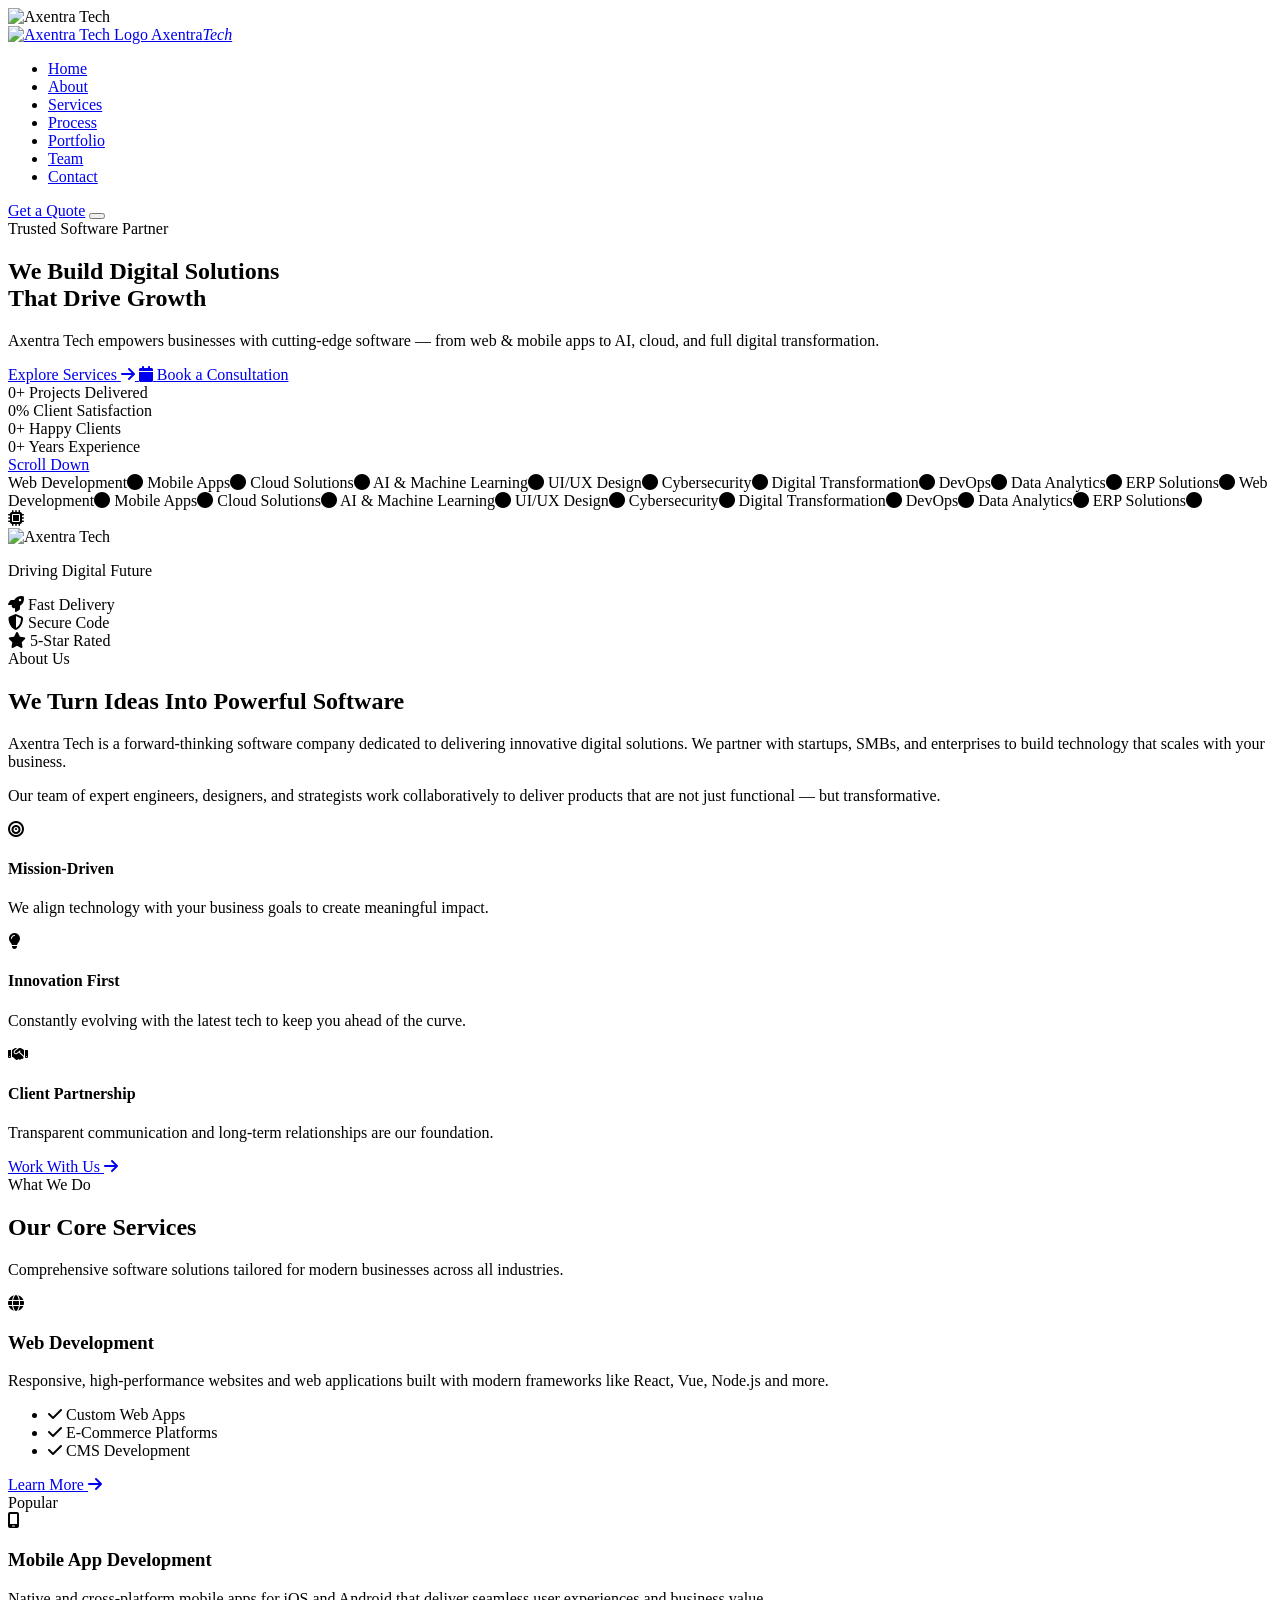
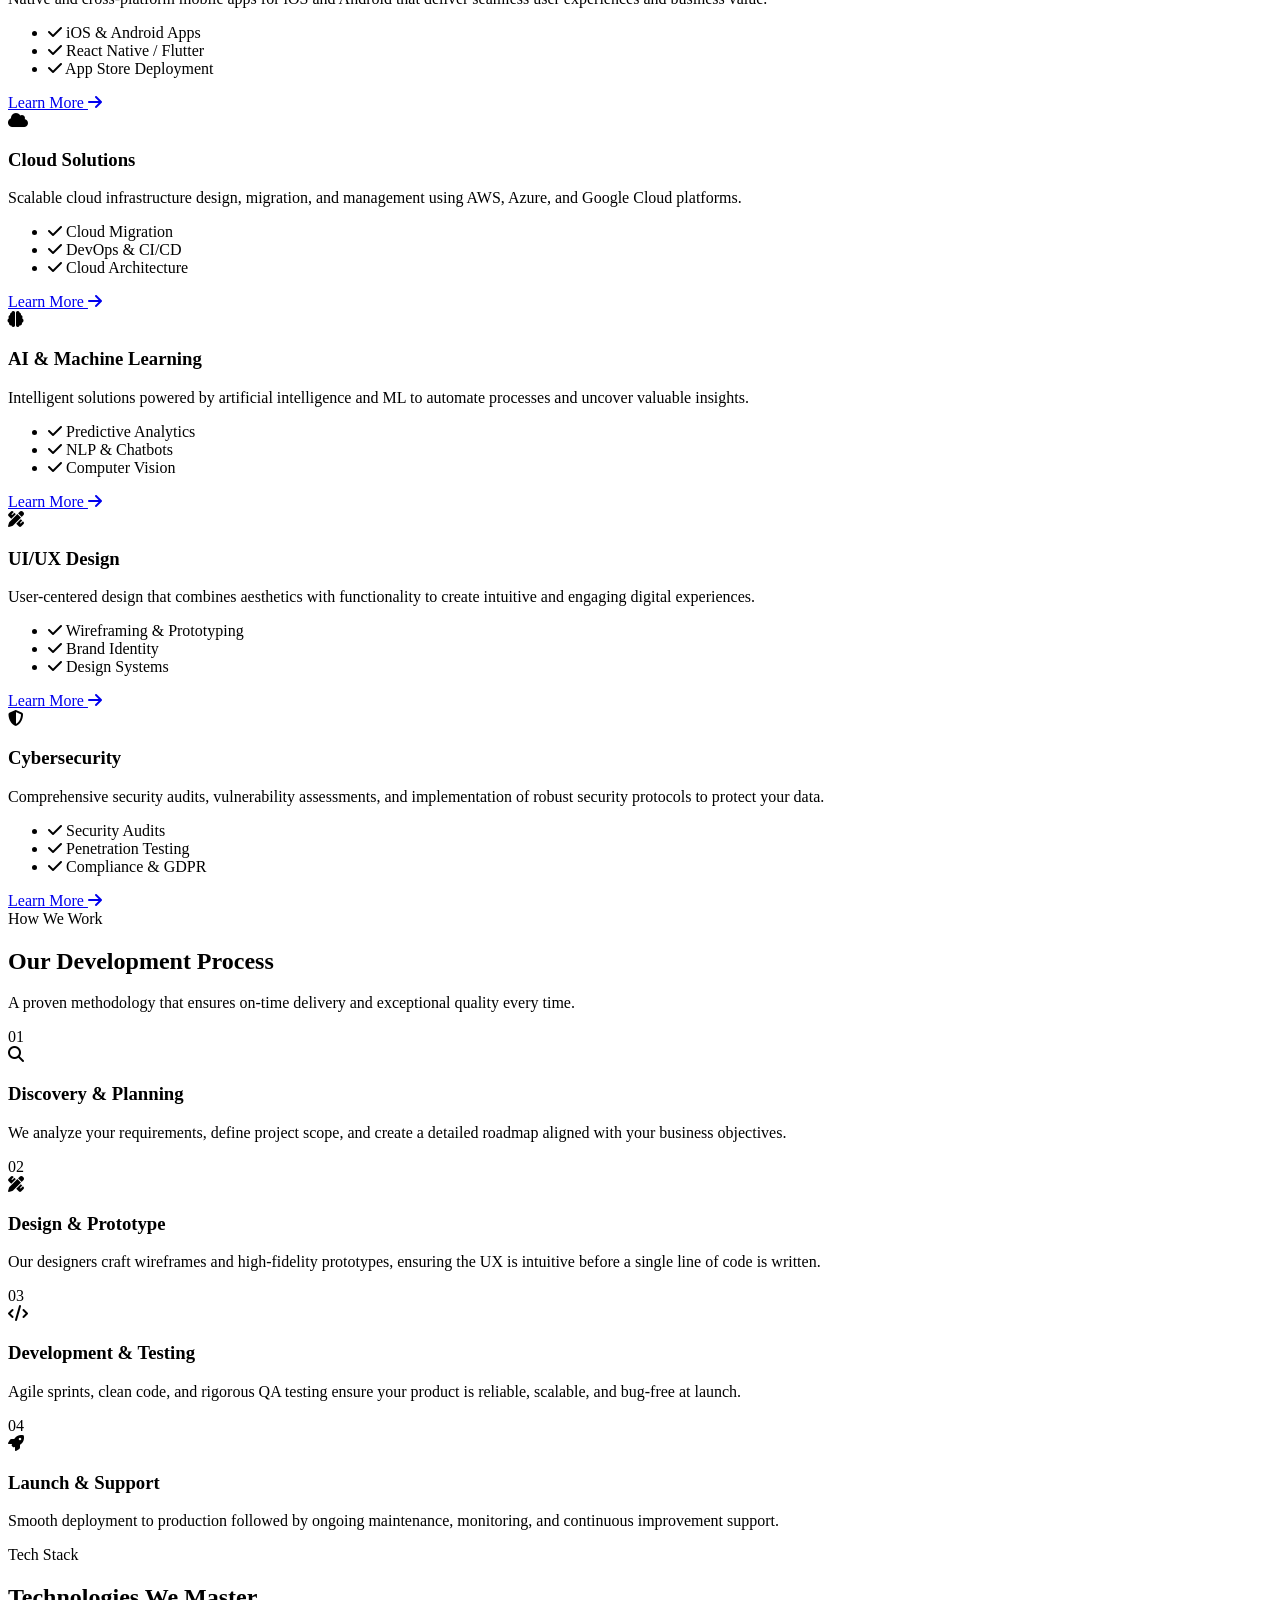
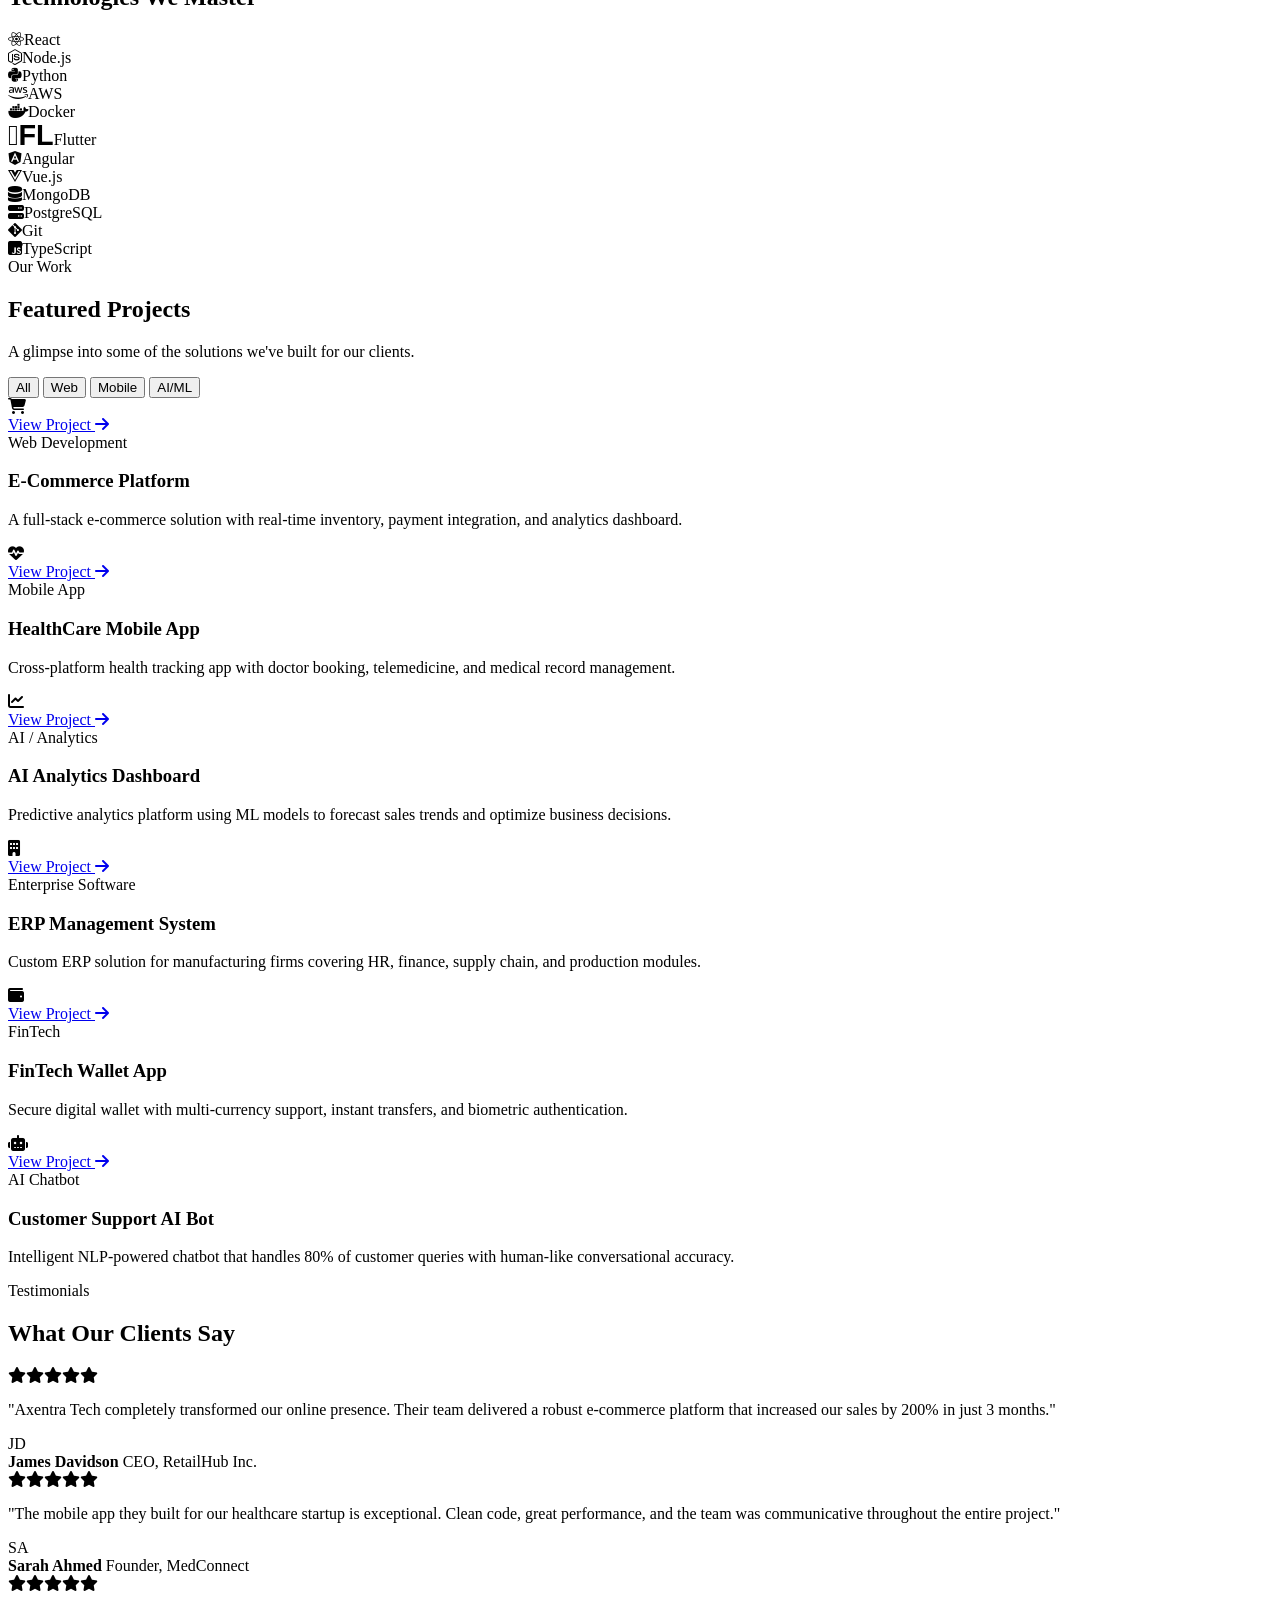
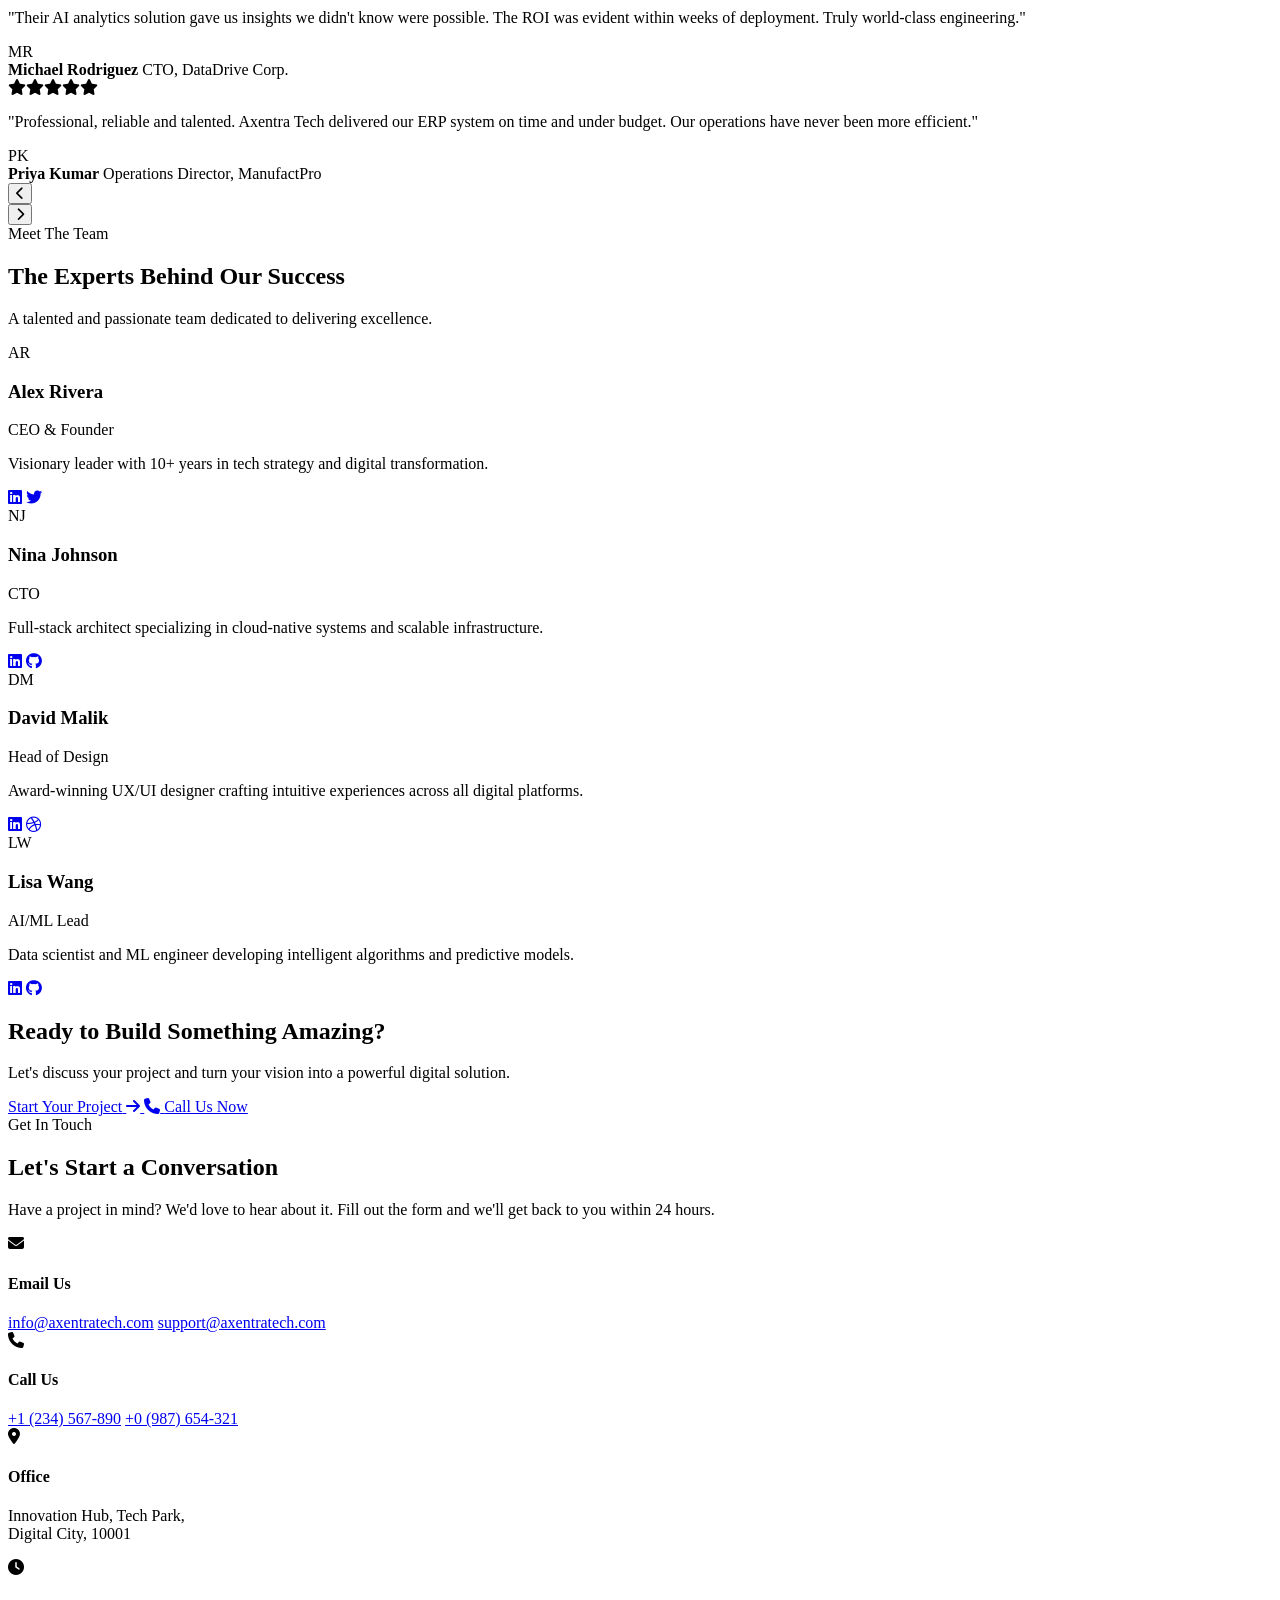
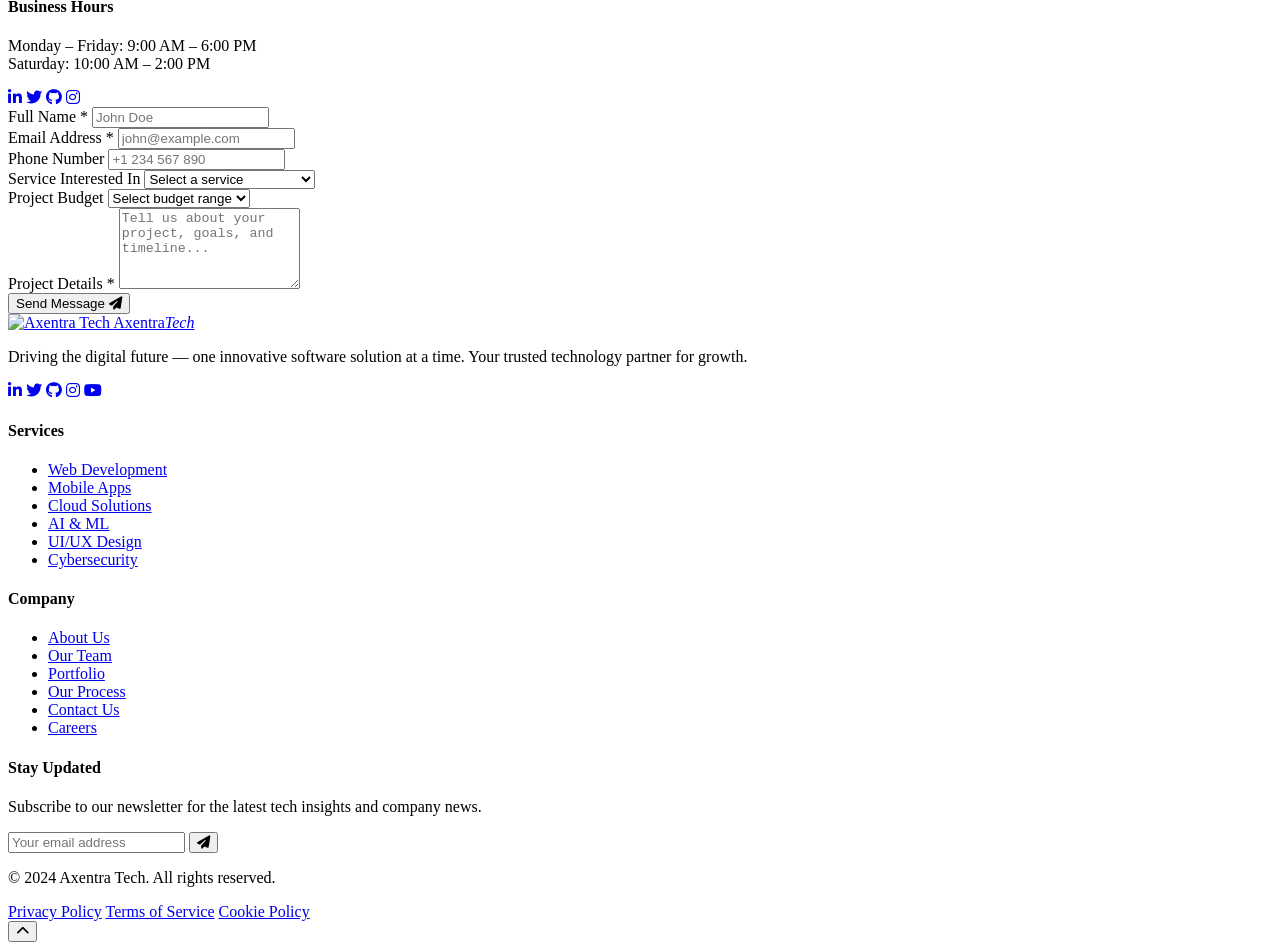
==== index.html @ ee37289c "Add files via upload" ====
<!DOCTYPE html>
<html lang="en">
<head>
  <meta charset="UTF-8" />
  <meta name="viewport" content="width=device-width, initial-scale=1.0" />
  <meta http-equiv="X-UA-Compatible" content="IE=edge" />

  <!-- Primary SEO Meta Tags -->
  <title>Axentra Tech – Driving Digital Future | Software Solutions</title>
  <meta name="title" content="Axentra Tech – Driving Digital Future | Software Solutions" />
  <meta name="description" content="Axentra Tech delivers cutting-edge software solutions including web development, mobile apps, cloud computing, AI/ML, and digital transformation services for businesses worldwide." />
  <meta name="keywords" content="software company, software solutions, web development, mobile app development, cloud computing, AI solutions, digital transformation, Axentra Tech" />
  <meta name="robots" content="index, follow" />
  <meta name="author" content="Axentra Tech" />
  <link rel="canonical" href="https://www.axentratech.com/" />

  <!-- Open Graph / Facebook -->
  <meta property="og:type" content="website" />
  <meta property="og:url" content="https://www.axentratech.com/" />
  <meta property="og:title" content="Axentra Tech – Driving Digital Future" />
  <meta property="og:description" content="Cutting-edge software solutions for businesses. Web, Mobile, Cloud, AI & Digital Transformation." />
  <meta property="og:image" content="assets/logo.png" />

  <!-- Twitter -->
  <meta property="twitter:card" content="summary_large_image" />
  <meta property="twitter:url" content="https://www.axentratech.com/" />
  <meta property="twitter:title" content="Axentra Tech – Driving Digital Future" />
  <meta property="twitter:description" content="Cutting-edge software solutions for businesses. Web, Mobile, Cloud, AI & Digital Transformation." />
  <meta property="twitter:image" content="assets/logo.png" />

  <!-- Structured Data / Schema.org -->
  <script type="application/ld+json">
  {
    "@context": "https://schema.org",
    "@type": "Organization",
    "name": "Axentra Tech",
    "url": "https://www.axentratech.com",
    "logo": "https://www.axentratech.com/assets/logo.png",
    "description": "Axentra Tech delivers cutting-edge software solutions including web development, mobile apps, cloud computing, and AI/ML services.",
    "foundingDate": "2024",
    "slogan": "Driving Digital Future",
    "contactPoint": {
      "@type": "ContactPoint",
      "contactType": "customer service",
      "email": "info@axentratech.com"
    },
    "sameAs": [
      "https://www.linkedin.com/company/axentratech",
      "https://twitter.com/axentratech"
    ]
  }
  </script>

  <!-- Favicon -->
  <link rel="icon" type="image/png" href="assets/logo.png" />
  <link rel="apple-touch-icon" href="assets/logo.png" />

  <!-- Google Fonts -->
  <link rel="preconnect" href="https://fonts.googleapis.com" />
  <link rel="preconnect" href="https://fonts.gstatic.com" crossorigin />
  <link href="https://fonts.googleapis.com/css2?family=Inter:wght@300;400;500;600;700;800;900&family=Space+Grotesk:wght@400;500;600;700&display=swap" rel="stylesheet" />

  <!-- Font Awesome Icons -->
  <link rel="stylesheet" href="https://cdnjs.cloudflare.com/ajax/libs/font-awesome/6.5.0/css/all.min.css" />

  <!-- Main Stylesheet -->
  <link rel="stylesheet" href="css/style.css" />
</head>
<body>

  <!-- ===== PRELOADER ===== -->
  <div id="preloader">
    <div class="preloader-inner">
      <div class="preloader-logo">
        <img src="assets/logo.png" alt="Axentra Tech" />
      </div>
      <div class="preloader-bar"><span></span></div>
    </div>
  </div>

  <!-- ===== NAVIGATION ===== -->
  <header id="navbar" role="banner">
    <nav class="nav-container" aria-label="Main Navigation">
      <a href="#home" class="nav-logo" aria-label="Axentra Tech Home">
        <img src="assets/logo.png" alt="Axentra Tech Logo" width="58" height="58" />
        <span class="logo-text">Axentra<em>Tech</em></span>
      </a>

      <ul class="nav-links" id="nav-links" role="menubar">
        <li role="none"><a href="#home" class="nav-link active" role="menuitem">Home</a></li>
        <li role="none"><a href="#about" class="nav-link" role="menuitem">About</a></li>
        <li role="none"><a href="#services" class="nav-link" role="menuitem">Services</a></li>
        <li role="none"><a href="#process" class="nav-link" role="menuitem">Process</a></li>
        <li role="none"><a href="#portfolio" class="nav-link" role="menuitem">Portfolio</a></li>
        <li role="none"><a href="#team" class="nav-link" role="menuitem">Team</a></li>
        <li role="none"><a href="#contact" class="nav-link" role="menuitem">Contact</a></li>
      </ul>

      <a href="#contact" class="btn btn-primary nav-cta">Get a Quote</a>

      <button class="hamburger" id="hamburger" aria-label="Toggle menu" aria-expanded="false" aria-controls="nav-links">
        <span></span><span></span><span></span>
      </button>
    </nav>
  </header>

  <main>

    <!-- ===== HERO SECTION ===== -->
    <section id="home" class="hero" aria-label="Hero">
      <div class="hero-bg">
        <div class="hero-grid"></div>
        <div class="hero-orb orb-1"></div>
        <div class="hero-orb orb-2"></div>
        <div class="hero-orb orb-3"></div>
        <div class="particles" id="particles"></div>
      </div>

      <div class="container hero-content">
        <div class="hero-badge">
          <span class="badge-dot"></span>
          <span>Trusted Software Partner</span>
        </div>
        <h1 class="hero-title">
          We Build <span class="gradient-text">Digital Solutions</span><br />
          That <span class="gradient-text">Drive Growth</span>
        </h1>
        <p class="hero-subtitle">
          Axentra Tech empowers businesses with cutting-edge software — from web &amp; mobile apps to AI, cloud, and full digital transformation.
        </p>
        <div class="hero-actions">
          <a href="#services" class="btn btn-primary btn-lg">
            <span>Explore Services</span>
            <i class="fas fa-arrow-right"></i>
          </a>
          <a href="#contact" class="btn btn-outline btn-lg">
            <i class="fas fa-calendar"></i>
            <span>Book a Consultation</span>
          </a>
        </div>
        <div class="hero-stats">
          <div class="stat-item">
            <span class="stat-number" data-target="150">0</span><span class="stat-plus">+</span>
            <span class="stat-label">Projects Delivered</span>
          </div>
          <div class="stat-divider"></div>
          <div class="stat-item">
            <span class="stat-number" data-target="98">0</span><span class="stat-plus">%</span>
            <span class="stat-label">Client Satisfaction</span>
          </div>
          <div class="stat-divider"></div>
          <div class="stat-item">
            <span class="stat-number" data-target="50">0</span><span class="stat-plus">+</span>
            <span class="stat-label">Happy Clients</span>
          </div>
          <div class="stat-divider"></div>
          <div class="stat-item">
            <span class="stat-number" data-target="5">0</span><span class="stat-plus">+</span>
            <span class="stat-label">Years Experience</span>
          </div>
        </div>
      </div>

      <div class="hero-scroll">
        <a href="#about" aria-label="Scroll to about section">
          <div class="scroll-mouse"><div class="scroll-wheel"></div></div>
          <span>Scroll Down</span>
        </a>
      </div>
    </section>

    <!-- ===== MARQUEE STRIP ===== -->
    <div class="marquee-strip" aria-hidden="true">
      <div class="marquee-track">
        <span>Web Development</span><i class="fas fa-circle"></i>
        <span>Mobile Apps</span><i class="fas fa-circle"></i>
        <span>Cloud Solutions</span><i class="fas fa-circle"></i>
        <span>AI & Machine Learning</span><i class="fas fa-circle"></i>
        <span>UI/UX Design</span><i class="fas fa-circle"></i>
        <span>Cybersecurity</span><i class="fas fa-circle"></i>
        <span>Digital Transformation</span><i class="fas fa-circle"></i>
        <span>DevOps</span><i class="fas fa-circle"></i>
        <span>Data Analytics</span><i class="fas fa-circle"></i>
        <span>ERP Solutions</span><i class="fas fa-circle"></i>
        <!-- Duplicate for seamless loop -->
        <span>Web Development</span><i class="fas fa-circle"></i>
        <span>Mobile Apps</span><i class="fas fa-circle"></i>
        <span>Cloud Solutions</span><i class="fas fa-circle"></i>
        <span>AI & Machine Learning</span><i class="fas fa-circle"></i>
        <span>UI/UX Design</span><i class="fas fa-circle"></i>
        <span>Cybersecurity</span><i class="fas fa-circle"></i>
        <span>Digital Transformation</span><i class="fas fa-circle"></i>
        <span>DevOps</span><i class="fas fa-circle"></i>
        <span>Data Analytics</span><i class="fas fa-circle"></i>
        <span>ERP Solutions</span><i class="fas fa-circle"></i>
      </div>
    </div>

    <!-- ===== ABOUT SECTION ===== -->
    <section id="about" class="section about-section" aria-label="About Axentra Tech">
      <div class="container">
        <div class="about-grid">
          <div class="about-visual" data-aos="fade-right">
            <div class="about-image-wrap">
              <div class="about-img-card card-main">
                <div class="about-icon-badge">
                  <i class="fas fa-microchip"></i>
                </div>
                <img src="assets/logo.png" alt="Axentra Tech" class="about-logo-large" />
                <p class="about-tagline">Driving Digital Future</p>
              </div>
              <div class="about-floating-card card-f1">
                <i class="fas fa-rocket"></i>
                <span>Fast Delivery</span>
              </div>
              <div class="about-floating-card card-f2">
                <i class="fas fa-shield-halved"></i>
                <span>Secure Code</span>
              </div>
              <div class="about-floating-card card-f3">
                <i class="fas fa-star"></i>
                <span>5-Star Rated</span>
              </div>
            </div>
          </div>

          <div class="about-content" data-aos="fade-left">
            <div class="section-label">About Us</div>
            <h2 class="section-title">We Turn <span class="gradient-text">Ideas</span> Into Powerful <span class="gradient-text">Software</span></h2>
            <p class="about-text">
              Axentra Tech is a forward-thinking software company dedicated to delivering innovative digital solutions. We partner with startups, SMBs, and enterprises to build technology that scales with your business.
            </p>
            <p class="about-text">
              Our team of expert engineers, designers, and strategists work collaboratively to deliver products that are not just functional — but transformative.
            </p>

            <div class="about-values">
              <div class="value-item">
                <div class="value-icon"><i class="fas fa-bullseye"></i></div>
                <div>
                  <h4>Mission-Driven</h4>
                  <p>We align technology with your business goals to create meaningful impact.</p>
                </div>
              </div>
              <div class="value-item">
                <div class="value-icon"><i class="fas fa-lightbulb"></i></div>
                <div>
                  <h4>Innovation First</h4>
                  <p>Constantly evolving with the latest tech to keep you ahead of the curve.</p>
                </div>
              </div>
              <div class="value-item">
                <div class="value-icon"><i class="fas fa-handshake"></i></div>
                <div>
                  <h4>Client Partnership</h4>
                  <p>Transparent communication and long-term relationships are our foundation.</p>
                </div>
              </div>
            </div>

            <a href="#contact" class="btn btn-primary">
              <span>Work With Us</span>
              <i class="fas fa-arrow-right"></i>
            </a>
          </div>
        </div>
      </div>
    </section>

    <!-- ===== SERVICES SECTION ===== -->
    <section id="services" class="section services-section" aria-label="Our Services">
      <div class="container">
        <div class="section-header" data-aos="fade-up">
          <div class="section-label">What We Do</div>
          <h2 class="section-title">Our Core <span class="gradient-text">Services</span></h2>
          <p class="section-subtitle">Comprehensive software solutions tailored for modern businesses across all industries.</p>
        </div>

        <div class="services-grid">
          <article class="service-card" data-aos="fade-up" data-delay="0">
            <div class="service-icon">
              <i class="fas fa-globe"></i>
            </div>
            <h3>Web Development</h3>
            <p>Responsive, high-performance websites and web applications built with modern frameworks like React, Vue, Node.js and more.</p>
            <ul class="service-features">
              <li><i class="fas fa-check"></i> Custom Web Apps</li>
              <li><i class="fas fa-check"></i> E-Commerce Platforms</li>
              <li><i class="fas fa-check"></i> CMS Development</li>
            </ul>
            <a href="#contact" class="service-link">Learn More <i class="fas fa-arrow-right"></i></a>
          </article>

          <article class="service-card featured" data-aos="fade-up" data-delay="100">
            <div class="service-badge">Popular</div>
            <div class="service-icon">
              <i class="fas fa-mobile-screen"></i>
            </div>
            <h3>Mobile App Development</h3>
            <p>Native and cross-platform mobile apps for iOS and Android that deliver seamless user experiences and business value.</p>
            <ul class="service-features">
              <li><i class="fas fa-check"></i> iOS & Android Apps</li>
              <li><i class="fas fa-check"></i> React Native / Flutter</li>
              <li><i class="fas fa-check"></i> App Store Deployment</li>
            </ul>
            <a href="#contact" class="service-link">Learn More <i class="fas fa-arrow-right"></i></a>
          </article>

          <article class="service-card" data-aos="fade-up" data-delay="200">
            <div class="service-icon">
              <i class="fas fa-cloud"></i>
            </div>
            <h3>Cloud Solutions</h3>
            <p>Scalable cloud infrastructure design, migration, and management using AWS, Azure, and Google Cloud platforms.</p>
            <ul class="service-features">
              <li><i class="fas fa-check"></i> Cloud Migration</li>
              <li><i class="fas fa-check"></i> DevOps & CI/CD</li>
              <li><i class="fas fa-check"></i> Cloud Architecture</li>
            </ul>
            <a href="#contact" class="service-link">Learn More <i class="fas fa-arrow-right"></i></a>
          </article>

          <article class="service-card" data-aos="fade-up" data-delay="0">
            <div class="service-icon">
              <i class="fas fa-brain"></i>
            </div>
            <h3>AI & Machine Learning</h3>
            <p>Intelligent solutions powered by artificial intelligence and ML to automate processes and uncover valuable insights.</p>
            <ul class="service-features">
              <li><i class="fas fa-check"></i> Predictive Analytics</li>
              <li><i class="fas fa-check"></i> NLP & Chatbots</li>
              <li><i class="fas fa-check"></i> Computer Vision</li>
            </ul>
            <a href="#contact" class="service-link">Learn More <i class="fas fa-arrow-right"></i></a>
          </article>

          <article class="service-card" data-aos="fade-up" data-delay="100">
            <div class="service-icon">
              <i class="fas fa-pen-ruler"></i>
            </div>
            <h3>UI/UX Design</h3>
            <p>User-centered design that combines aesthetics with functionality to create intuitive and engaging digital experiences.</p>
            <ul class="service-features">
              <li><i class="fas fa-check"></i> Wireframing & Prototyping</li>
              <li><i class="fas fa-check"></i> Brand Identity</li>
              <li><i class="fas fa-check"></i> Design Systems</li>
            </ul>
            <a href="#contact" class="service-link">Learn More <i class="fas fa-arrow-right"></i></a>
          </article>

          <article class="service-card" data-aos="fade-up" data-delay="200">
            <div class="service-icon">
              <i class="fas fa-shield-halved"></i>
            </div>
            <h3>Cybersecurity</h3>
            <p>Comprehensive security audits, vulnerability assessments, and implementation of robust security protocols to protect your data.</p>
            <ul class="service-features">
              <li><i class="fas fa-check"></i> Security Audits</li>
              <li><i class="fas fa-check"></i> Penetration Testing</li>
              <li><i class="fas fa-check"></i> Compliance & GDPR</li>
            </ul>
            <a href="#contact" class="service-link">Learn More <i class="fas fa-arrow-right"></i></a>
          </article>
        </div>
      </div>
    </section>

    <!-- ===== PROCESS SECTION ===== -->
    <section id="process" class="section process-section" aria-label="Our Process">
      <div class="container">
        <div class="section-header" data-aos="fade-up">
          <div class="section-label">How We Work</div>
          <h2 class="section-title">Our <span class="gradient-text">Development Process</span></h2>
          <p class="section-subtitle">A proven methodology that ensures on-time delivery and exceptional quality every time.</p>
        </div>

        <div class="process-timeline">
          <div class="process-step" data-aos="fade-right" data-delay="0">
            <div class="step-number">01</div>
            <div class="step-content">
              <div class="step-icon"><i class="fas fa-magnifying-glass"></i></div>
              <h3>Discovery & Planning</h3>
              <p>We analyze your requirements, define project scope, and create a detailed roadmap aligned with your business objectives.</p>
            </div>
          </div>

          <div class="process-step" data-aos="fade-left" data-delay="100">
            <div class="step-number">02</div>
            <div class="step-content">
              <div class="step-icon"><i class="fas fa-pencil-ruler"></i></div>
              <h3>Design & Prototype</h3>
              <p>Our designers craft wireframes and high-fidelity prototypes, ensuring the UX is intuitive before a single line of code is written.</p>
            </div>
          </div>

          <div class="process-step" data-aos="fade-right" data-delay="200">
            <div class="step-number">03</div>
            <div class="step-content">
              <div class="step-icon"><i class="fas fa-code"></i></div>
              <h3>Development & Testing</h3>
              <p>Agile sprints, clean code, and rigorous QA testing ensure your product is reliable, scalable, and bug-free at launch.</p>
            </div>
          </div>

          <div class="process-step" data-aos="fade-left" data-delay="300">
            <div class="step-number">04</div>
            <div class="step-content">
              <div class="step-icon"><i class="fas fa-rocket"></i></div>
              <h3>Launch & Support</h3>
              <p>Smooth deployment to production followed by ongoing maintenance, monitoring, and continuous improvement support.</p>
            </div>
          </div>
        </div>
      </div>
    </section>

    <!-- ===== TECHNOLOGIES SECTION ===== -->
    <section class="section tech-section" aria-label="Technologies We Use">
      <div class="container">
        <div class="section-header" data-aos="fade-up">
          <div class="section-label">Tech Stack</div>
          <h2 class="section-title">Technologies We <span class="gradient-text">Master</span></h2>
        </div>
        <div class="tech-grid" data-aos="fade-up">
          <div class="tech-item"><i class="fab fa-react"></i><span>React</span></div>
          <div class="tech-item"><i class="fab fa-node-js"></i><span>Node.js</span></div>
          <div class="tech-item"><i class="fab fa-python"></i><span>Python</span></div>
          <div class="tech-item"><i class="fab fa-aws"></i><span>AWS</span></div>
          <div class="tech-item"><i class="fab fa-docker"></i><span>Docker</span></div>
          <div class="tech-item"><i class="fab fa-flutter" style="font-family:sans-serif;font-size:1.8rem;font-weight:700;">FL</span></i><span>Flutter</span></div>
          <div class="tech-item"><i class="fab fa-angular"></i><span>Angular</span></div>
          <div class="tech-item"><i class="fab fa-vuejs"></i><span>Vue.js</span></div>
          <div class="tech-item"><i class="fas fa-database"></i><span>MongoDB</span></div>
          <div class="tech-item"><i class="fas fa-server"></i><span>PostgreSQL</span></div>
          <div class="tech-item"><i class="fab fa-git-alt"></i><span>Git</span></div>
          <div class="tech-item"><i class="fab fa-js-square"></i><span>TypeScript</span></div>
        </div>
      </div>
    </section>

    <!-- ===== PORTFOLIO SECTION ===== -->
    <section id="portfolio" class="section portfolio-section" aria-label="Portfolio">
      <div class="container">
        <div class="section-header" data-aos="fade-up">
          <div class="section-label">Our Work</div>
          <h2 class="section-title">Featured <span class="gradient-text">Projects</span></h2>
          <p class="section-subtitle">A glimpse into some of the solutions we've built for our clients.</p>
        </div>

        <div class="portfolio-filters" data-aos="fade-up">
          <button class="filter-btn active" data-filter="all">All</button>
          <button class="filter-btn" data-filter="web">Web</button>
          <button class="filter-btn" data-filter="mobile">Mobile</button>
          <button class="filter-btn" data-filter="ai">AI/ML</button>
        </div>

        <div class="portfolio-grid">
          <article class="portfolio-card" data-category="web" data-aos="fade-up" data-delay="0">
            <div class="portfolio-img">
              <div class="portfolio-placeholder web-bg">
                <i class="fas fa-shopping-cart"></i>
              </div>
              <div class="portfolio-overlay">
                <a href="#contact" class="portfolio-cta">View Project <i class="fas fa-arrow-right"></i></a>
              </div>
            </div>
            <div class="portfolio-info">
              <span class="portfolio-tag">Web Development</span>
              <h3>E-Commerce Platform</h3>
              <p>A full-stack e-commerce solution with real-time inventory, payment integration, and analytics dashboard.</p>
            </div>
          </article>

          <article class="portfolio-card" data-category="mobile" data-aos="fade-up" data-delay="100">
            <div class="portfolio-img">
              <div class="portfolio-placeholder mobile-bg">
                <i class="fas fa-heartbeat"></i>
              </div>
              <div class="portfolio-overlay">
                <a href="#contact" class="portfolio-cta">View Project <i class="fas fa-arrow-right"></i></a>
              </div>
            </div>
            <div class="portfolio-info">
              <span class="portfolio-tag">Mobile App</span>
              <h3>HealthCare Mobile App</h3>
              <p>Cross-platform health tracking app with doctor booking, telemedicine, and medical record management.</p>
            </div>
          </article>

          <article class="portfolio-card" data-category="ai" data-aos="fade-up" data-delay="200">
            <div class="portfolio-img">
              <div class="portfolio-placeholder ai-bg">
                <i class="fas fa-chart-line"></i>
              </div>
              <div class="portfolio-overlay">
                <a href="#contact" class="portfolio-cta">View Project <i class="fas fa-arrow-right"></i></a>
              </div>
            </div>
            <div class="portfolio-info">
              <span class="portfolio-tag">AI / Analytics</span>
              <h3>AI Analytics Dashboard</h3>
              <p>Predictive analytics platform using ML models to forecast sales trends and optimize business decisions.</p>
            </div>
          </article>

          <article class="portfolio-card" data-category="web" data-aos="fade-up" data-delay="0">
            <div class="portfolio-img">
              <div class="portfolio-placeholder erp-bg">
                <i class="fas fa-building"></i>
              </div>
              <div class="portfolio-overlay">
                <a href="#contact" class="portfolio-cta">View Project <i class="fas fa-arrow-right"></i></a>
              </div>
            </div>
            <div class="portfolio-info">
              <span class="portfolio-tag">Enterprise Software</span>
              <h3>ERP Management System</h3>
              <p>Custom ERP solution for manufacturing firms covering HR, finance, supply chain, and production modules.</p>
            </div>
          </article>

          <article class="portfolio-card" data-category="mobile" data-aos="fade-up" data-delay="100">
            <div class="portfolio-img">
              <div class="portfolio-placeholder fin-bg">
                <i class="fas fa-wallet"></i>
              </div>
              <div class="portfolio-overlay">
                <a href="#contact" class="portfolio-cta">View Project <i class="fas fa-arrow-right"></i></a>
              </div>
            </div>
            <div class="portfolio-info">
              <span class="portfolio-tag">FinTech</span>
              <h3>FinTech Wallet App</h3>
              <p>Secure digital wallet with multi-currency support, instant transfers, and biometric authentication.</p>
            </div>
          </article>

          <article class="portfolio-card" data-category="ai" data-aos="fade-up" data-delay="200">
            <div class="portfolio-img">
              <div class="portfolio-placeholder chat-bg">
                <i class="fas fa-robot"></i>
              </div>
              <div class="portfolio-overlay">
                <a href="#contact" class="portfolio-cta">View Project <i class="fas fa-arrow-right"></i></a>
              </div>
            </div>
            <div class="portfolio-info">
              <span class="portfolio-tag">AI Chatbot</span>
              <h3>Customer Support AI Bot</h3>
              <p>Intelligent NLP-powered chatbot that handles 80% of customer queries with human-like conversational accuracy.</p>
            </div>
          </article>
        </div>
      </div>
    </section>

    <!-- ===== TESTIMONIALS ===== -->
    <section class="section testimonials-section" aria-label="Client Testimonials">
      <div class="container">
        <div class="section-header" data-aos="fade-up">
          <div class="section-label">Testimonials</div>
          <h2 class="section-title">What Our <span class="gradient-text">Clients Say</span></h2>
        </div>

        <div class="testimonials-slider" id="testimonials-slider" data-aos="fade-up">
          <div class="testimonials-track" id="testimonials-track">
            <div class="testimonial-card">
              <div class="testimonial-stars">
                <i class="fas fa-star"></i><i class="fas fa-star"></i><i class="fas fa-star"></i><i class="fas fa-star"></i><i class="fas fa-star"></i>
              </div>
              <p>"Axentra Tech completely transformed our online presence. Their team delivered a robust e-commerce platform that increased our sales by 200% in just 3 months."</p>
              <div class="testimonial-author">
                <div class="author-avatar av1">JD</div>
                <div>
                  <strong>James Davidson</strong>
                  <span>CEO, RetailHub Inc.</span>
                </div>
              </div>
            </div>

            <div class="testimonial-card">
              <div class="testimonial-stars">
                <i class="fas fa-star"></i><i class="fas fa-star"></i><i class="fas fa-star"></i><i class="fas fa-star"></i><i class="fas fa-star"></i>
              </div>
              <p>"The mobile app they built for our healthcare startup is exceptional. Clean code, great performance, and the team was communicative throughout the entire project."</p>
              <div class="testimonial-author">
                <div class="author-avatar av2">SA</div>
                <div>
                  <strong>Sarah Ahmed</strong>
                  <span>Founder, MedConnect</span>
                </div>
              </div>
            </div>

            <div class="testimonial-card">
              <div class="testimonial-stars">
                <i class="fas fa-star"></i><i class="fas fa-star"></i><i class="fas fa-star"></i><i class="fas fa-star"></i><i class="fas fa-star"></i>
              </div>
              <p>"Their AI analytics solution gave us insights we didn't know were possible. The ROI was evident within weeks of deployment. Truly world-class engineering."</p>
              <div class="testimonial-author">
                <div class="author-avatar av3">MR</div>
                <div>
                  <strong>Michael Rodriguez</strong>
                  <span>CTO, DataDrive Corp.</span>
                </div>
              </div>
            </div>

            <div class="testimonial-card">
              <div class="testimonial-stars">
                <i class="fas fa-star"></i><i class="fas fa-star"></i><i class="fas fa-star"></i><i class="fas fa-star"></i><i class="fas fa-star"></i>
              </div>
              <p>"Professional, reliable and talented. Axentra Tech delivered our ERP system on time and under budget. Our operations have never been more efficient."</p>
              <div class="testimonial-author">
                <div class="author-avatar av4">PK</div>
                <div>
                  <strong>Priya Kumar</strong>
                  <span>Operations Director, ManufactPro</span>
                </div>
              </div>
            </div>
          </div>

          <div class="testimonial-controls">
            <button class="testimonial-btn" id="prev-btn" aria-label="Previous testimonial"><i class="fas fa-chevron-left"></i></button>
            <div class="testimonial-dots" id="testimonial-dots"></div>
            <button class="testimonial-btn" id="next-btn" aria-label="Next testimonial"><i class="fas fa-chevron-right"></i></button>
          </div>
        </div>
      </div>
    </section>

    <!-- ===== TEAM SECTION ===== -->
    <section id="team" class="section team-section" aria-label="Our Team">
      <div class="container">
        <div class="section-header" data-aos="fade-up">
          <div class="section-label">Meet The Team</div>
          <h2 class="section-title">The <span class="gradient-text">Experts</span> Behind Our Success</h2>
          <p class="section-subtitle">A talented and passionate team dedicated to delivering excellence.</p>
        </div>

        <div class="team-grid">
          <article class="team-card" data-aos="fade-up" data-delay="0">
            <div class="team-avatar av-blue">AR</div>
            <div class="team-info">
              <h3>Alex Rivera</h3>
              <span class="team-role">CEO & Founder</span>
              <p>Visionary leader with 10+ years in tech strategy and digital transformation.</p>
              <div class="team-social">
                <a href="#" aria-label="LinkedIn"><i class="fab fa-linkedin"></i></a>
                <a href="#" aria-label="Twitter"><i class="fab fa-twitter"></i></a>
              </div>
            </div>
          </article>

          <article class="team-card" data-aos="fade-up" data-delay="100">
            <div class="team-avatar av-green">NJ</div>
            <div class="team-info">
              <h3>Nina Johnson</h3>
              <span class="team-role">CTO</span>
              <p>Full-stack architect specializing in cloud-native systems and scalable infrastructure.</p>
              <div class="team-social">
                <a href="#" aria-label="LinkedIn"><i class="fab fa-linkedin"></i></a>
                <a href="#" aria-label="GitHub"><i class="fab fa-github"></i></a>
              </div>
            </div>
          </article>

          <article class="team-card" data-aos="fade-up" data-delay="200">
            <div class="team-avatar av-teal">DM</div>
            <div class="team-info">
              <h3>David Malik</h3>
              <span class="team-role">Head of Design</span>
              <p>Award-winning UX/UI designer crafting intuitive experiences across all digital platforms.</p>
              <div class="team-social">
                <a href="#" aria-label="LinkedIn"><i class="fab fa-linkedin"></i></a>
                <a href="#" aria-label="Dribbble"><i class="fab fa-dribbble"></i></a>
              </div>
            </div>
          </article>

          <article class="team-card" data-aos="fade-up" data-delay="300">
            <div class="team-avatar av-purple">LW</div>
            <div class="team-info">
              <h3>Lisa Wang</h3>
              <span class="team-role">AI/ML Lead</span>
              <p>Data scientist and ML engineer developing intelligent algorithms and predictive models.</p>
              <div class="team-social">
                <a href="#" aria-label="LinkedIn"><i class="fab fa-linkedin"></i></a>
                <a href="#" aria-label="GitHub"><i class="fab fa-github"></i></a>
              </div>
            </div>
          </article>
        </div>
      </div>
    </section>

    <!-- ===== CTA BANNER ===== -->
    <section class="cta-banner" aria-label="Call to Action">
      <div class="cta-bg">
        <div class="cta-orb cta-orb-1"></div>
        <div class="cta-orb cta-orb-2"></div>
      </div>
      <div class="container cta-content" data-aos="fade-up">
        <h2>Ready to Build Something <span class="gradient-text-light">Amazing?</span></h2>
        <p>Let's discuss your project and turn your vision into a powerful digital solution.</p>
        <div class="cta-actions">
          <a href="#contact" class="btn btn-white btn-lg">
            <span>Start Your Project</span>
            <i class="fas fa-arrow-right"></i>
          </a>
          <a href="tel:+1234567890" class="btn btn-outline-white btn-lg">
            <i class="fas fa-phone"></i>
            <span>Call Us Now</span>
          </a>
        </div>
      </div>
    </section>

    <!-- ===== CONTACT SECTION ===== -->
    <section id="contact" class="section contact-section" aria-label="Contact Us">
      <div class="container">
        <div class="section-header" data-aos="fade-up">
          <div class="section-label">Get In Touch</div>
          <h2 class="section-title">Let's <span class="gradient-text">Start a Conversation</span></h2>
          <p class="section-subtitle">Have a project in mind? We'd love to hear about it. Fill out the form and we'll get back to you within 24 hours.</p>
        </div>

        <div class="contact-grid">
          <div class="contact-info" data-aos="fade-right">
            <div class="contact-info-item">
              <div class="contact-icon"><i class="fas fa-envelope"></i></div>
              <div>
                <h4>Email Us</h4>
                <a href="mailto:info@axentratech.com">info@axentratech.com</a>
                <a href="mailto:support@axentratech.com">support@axentratech.com</a>
              </div>
            </div>
            <div class="contact-info-item">
              <div class="contact-icon"><i class="fas fa-phone"></i></div>
              <div>
                <h4>Call Us</h4>
                <a href="tel:+1234567890">+1 (234) 567-890</a>
                <a href="tel:+0987654321">+0 (987) 654-321</a>
              </div>
            </div>
            <div class="contact-info-item">
              <div class="contact-icon"><i class="fas fa-location-dot"></i></div>
              <div>
                <h4>Office</h4>
                <p>Innovation Hub, Tech Park,<br/>Digital City, 10001</p>
              </div>
            </div>
            <div class="contact-info-item">
              <div class="contact-icon"><i class="fas fa-clock"></i></div>
              <div>
                <h4>Business Hours</h4>
                <p>Monday – Friday: 9:00 AM – 6:00 PM<br/>Saturday: 10:00 AM – 2:00 PM</p>
              </div>
            </div>

            <div class="contact-social">
              <a href="#" class="social-btn" aria-label="LinkedIn"><i class="fab fa-linkedin-in"></i></a>
              <a href="#" class="social-btn" aria-label="Twitter"><i class="fab fa-twitter"></i></a>
              <a href="#" class="social-btn" aria-label="GitHub"><i class="fab fa-github"></i></a>
              <a href="#" class="social-btn" aria-label="Instagram"><i class="fab fa-instagram"></i></a>
            </div>
          </div>

          <form class="contact-form" id="contact-form" data-aos="fade-left" novalidate>
            <div class="form-row">
              <div class="form-group">
                <label for="name">Full Name <span aria-hidden="true">*</span></label>
                <input type="text" id="name" name="name" placeholder="John Doe" required autocomplete="name" />
                <span class="form-error" id="name-error" role="alert"></span>
              </div>
              <div class="form-group">
                <label for="email">Email Address <span aria-hidden="true">*</span></label>
                <input type="email" id="email" name="email" placeholder="john@example.com" required autocomplete="email" />
                <span class="form-error" id="email-error" role="alert"></span>
              </div>
            </div>
            <div class="form-row">
              <div class="form-group">
                <label for="phone">Phone Number</label>
                <input type="tel" id="phone" name="phone" placeholder="+1 234 567 890" autocomplete="tel" />
              </div>
              <div class="form-group">
                <label for="service">Service Interested In</label>
                <select id="service" name="service">
                  <option value="" disabled selected>Select a service</option>
                  <option value="web">Web Development</option>
                  <option value="mobile">Mobile App Development</option>
                  <option value="cloud">Cloud Solutions</option>
                  <option value="ai">AI & Machine Learning</option>
                  <option value="design">UI/UX Design</option>
                  <option value="security">Cybersecurity</option>
                  <option value="other">Other</option>
                </select>
              </div>
            </div>
            <div class="form-group">
              <label for="budget">Project Budget</label>
              <select id="budget" name="budget">
                <option value="" disabled selected>Select budget range</option>
                <option value="5k">$5,000 – $10,000</option>
                <option value="10k">$10,000 – $25,000</option>
                <option value="25k">$25,000 – $50,000</option>
                <option value="50k">$50,000+</option>
              </select>
            </div>
            <div class="form-group">
              <label for="message">Project Details <span aria-hidden="true">*</span></label>
              <textarea id="message" name="message" rows="5" placeholder="Tell us about your project, goals, and timeline..." required></textarea>
              <span class="form-error" id="message-error" role="alert"></span>
            </div>
            <button type="submit" class="btn btn-primary btn-full">
              <span>Send Message</span>
              <i class="fas fa-paper-plane"></i>
            </button>
            <div class="form-success" id="form-success" role="status" style="display:none;">
              <i class="fas fa-circle-check"></i>
              <span>Message sent! We'll get back to you within 24 hours.</span>
            </div>
          </form>
        </div>
      </div>
    </section>

  </main>

  <!-- ===== FOOTER ===== -->
  <footer class="footer" role="contentinfo">
    <div class="footer-top">
      <div class="container footer-grid">
        <div class="footer-brand">
          <a href="#home" class="footer-logo">
            <img src="assets/logo.png" alt="Axentra Tech" width="64" height="64" />
            <span>Axentra<em>Tech</em></span>
          </a>
          <p>Driving the digital future — one innovative software solution at a time. Your trusted technology partner for growth.</p>
          <div class="footer-social">
            <a href="#" aria-label="LinkedIn"><i class="fab fa-linkedin-in"></i></a>
            <a href="#" aria-label="Twitter"><i class="fab fa-twitter"></i></a>
            <a href="#" aria-label="GitHub"><i class="fab fa-github"></i></a>
            <a href="#" aria-label="Instagram"><i class="fab fa-instagram"></i></a>
            <a href="#" aria-label="YouTube"><i class="fab fa-youtube"></i></a>
          </div>
        </div>

        <div class="footer-links">
          <h4>Services</h4>
          <ul>
            <li><a href="#services">Web Development</a></li>
            <li><a href="#services">Mobile Apps</a></li>
            <li><a href="#services">Cloud Solutions</a></li>
            <li><a href="#services">AI & ML</a></li>
            <li><a href="#services">UI/UX Design</a></li>
            <li><a href="#services">Cybersecurity</a></li>
          </ul>
        </div>

        <div class="footer-links">
          <h4>Company</h4>
          <ul>
            <li><a href="#about">About Us</a></li>
            <li><a href="#team">Our Team</a></li>
            <li><a href="#portfolio">Portfolio</a></li>
            <li><a href="#process">Our Process</a></li>
            <li><a href="#contact">Contact Us</a></li>
            <li><a href="#">Careers</a></li>
          </ul>
        </div>

        <div class="footer-newsletter">
          <h4>Stay Updated</h4>
          <p>Subscribe to our newsletter for the latest tech insights and company news.</p>
          <form class="newsletter-form" id="newsletter-form" novalidate>
            <input type="email" placeholder="Your email address" required aria-label="Email for newsletter" />
            <button type="submit" aria-label="Subscribe">
              <i class="fas fa-paper-plane"></i>
            </button>
          </form>
          <div class="newsletter-success" id="newsletter-success" style="display:none;">
            <i class="fas fa-check-circle"></i> Subscribed successfully!
          </div>
        </div>
      </div>
    </div>

    <div class="footer-bottom">
      <div class="container footer-bottom-content">
        <p>&copy; <span id="footer-year">2024</span> Axentra Tech. All rights reserved.</p>
        <div class="footer-legal">
          <a href="#">Privacy Policy</a>
          <a href="#">Terms of Service</a>
          <a href="#">Cookie Policy</a>
        </div>
      </div>
    </div>
  </footer>

  <!-- ===== BACK TO TOP ===== -->
  <button class="back-to-top" id="back-to-top" aria-label="Back to top">
    <i class="fas fa-chevron-up"></i>
  </button>

  <!-- Main JavaScript -->
  <script src="js/main.js"></script>
</body>
</html>
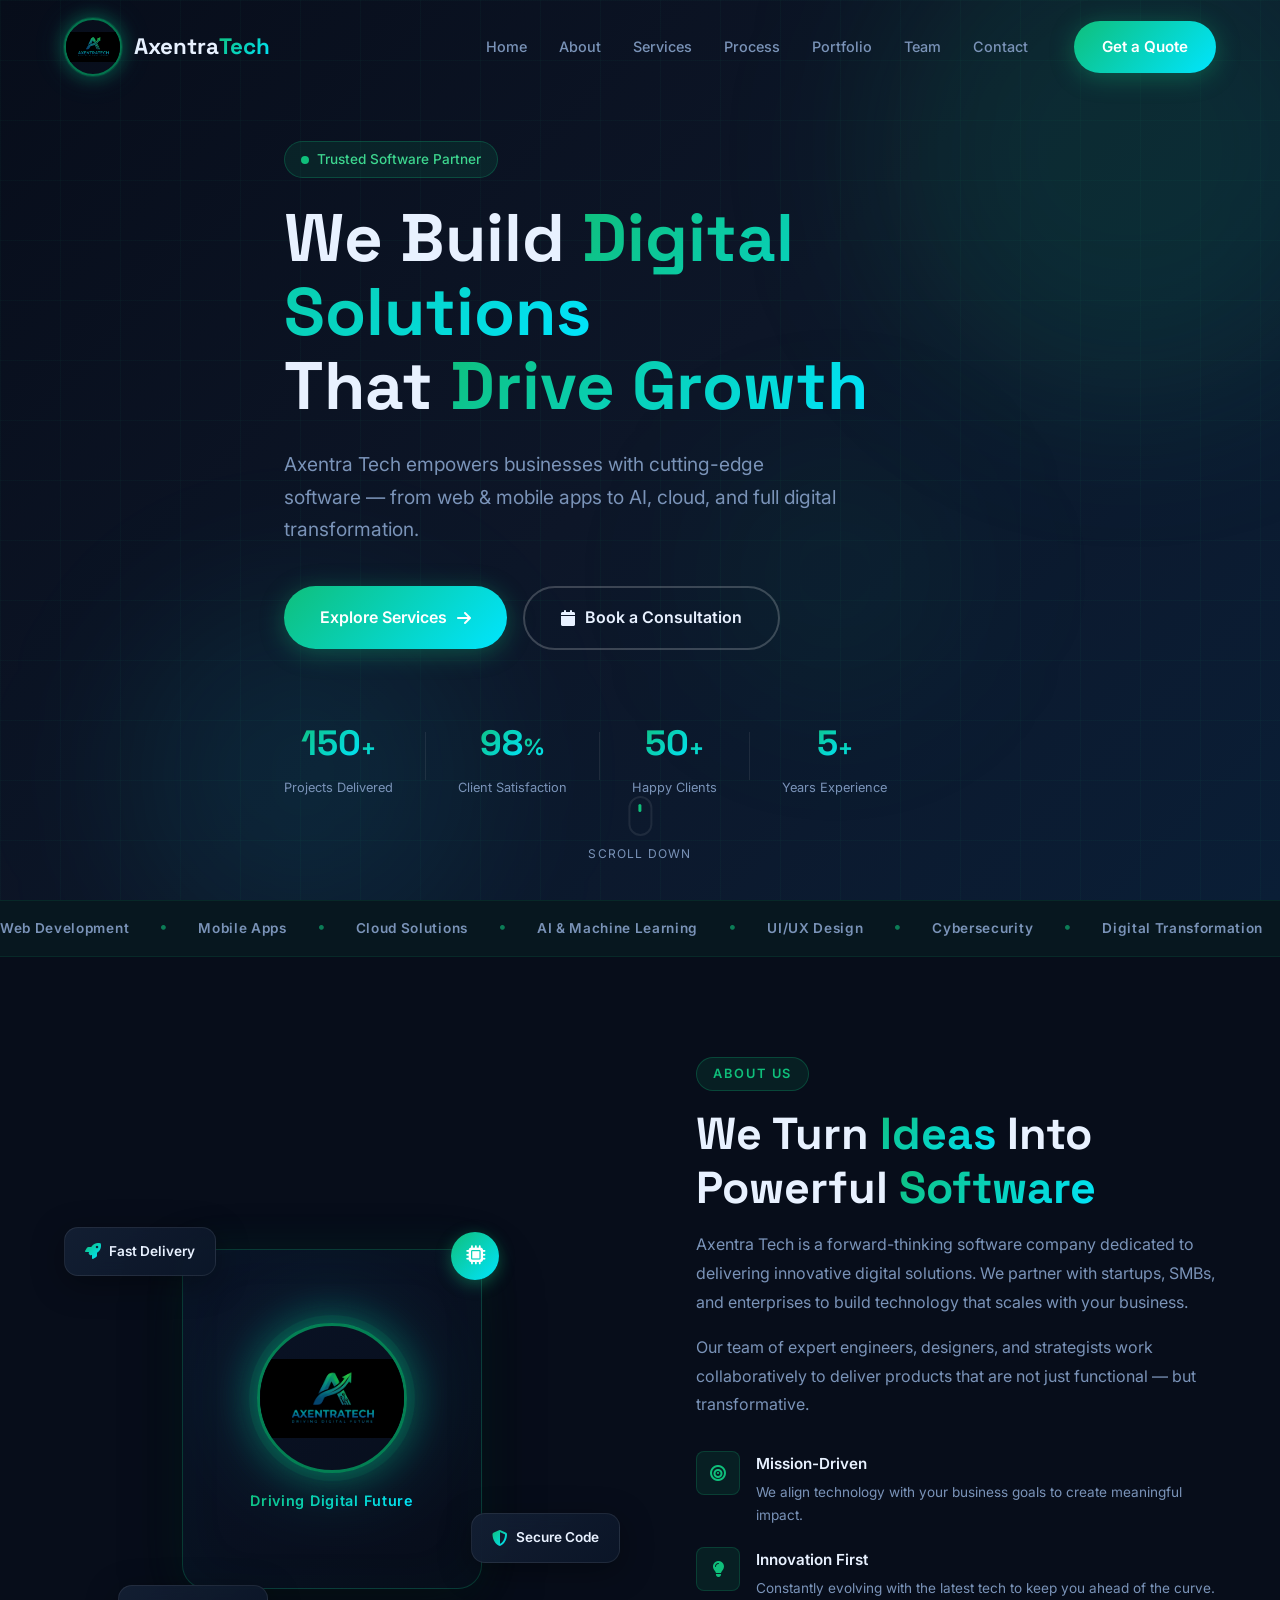
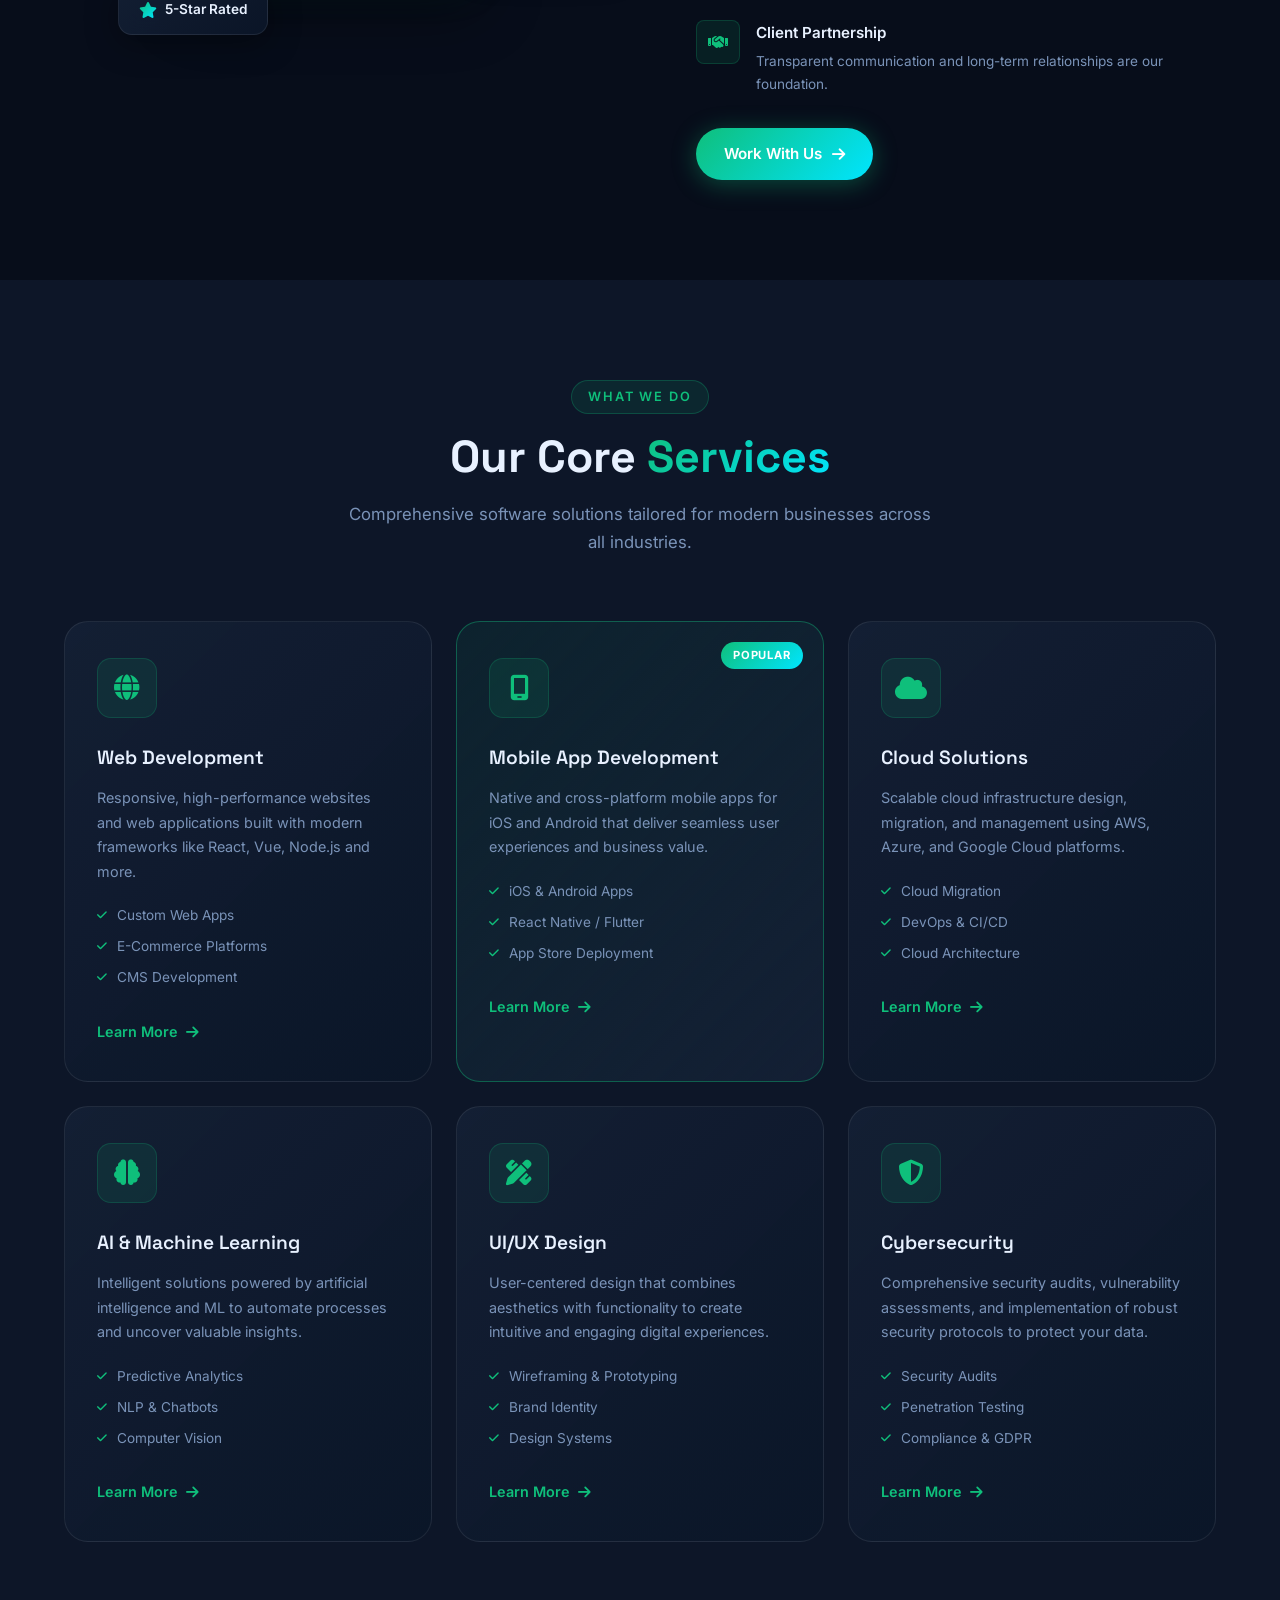
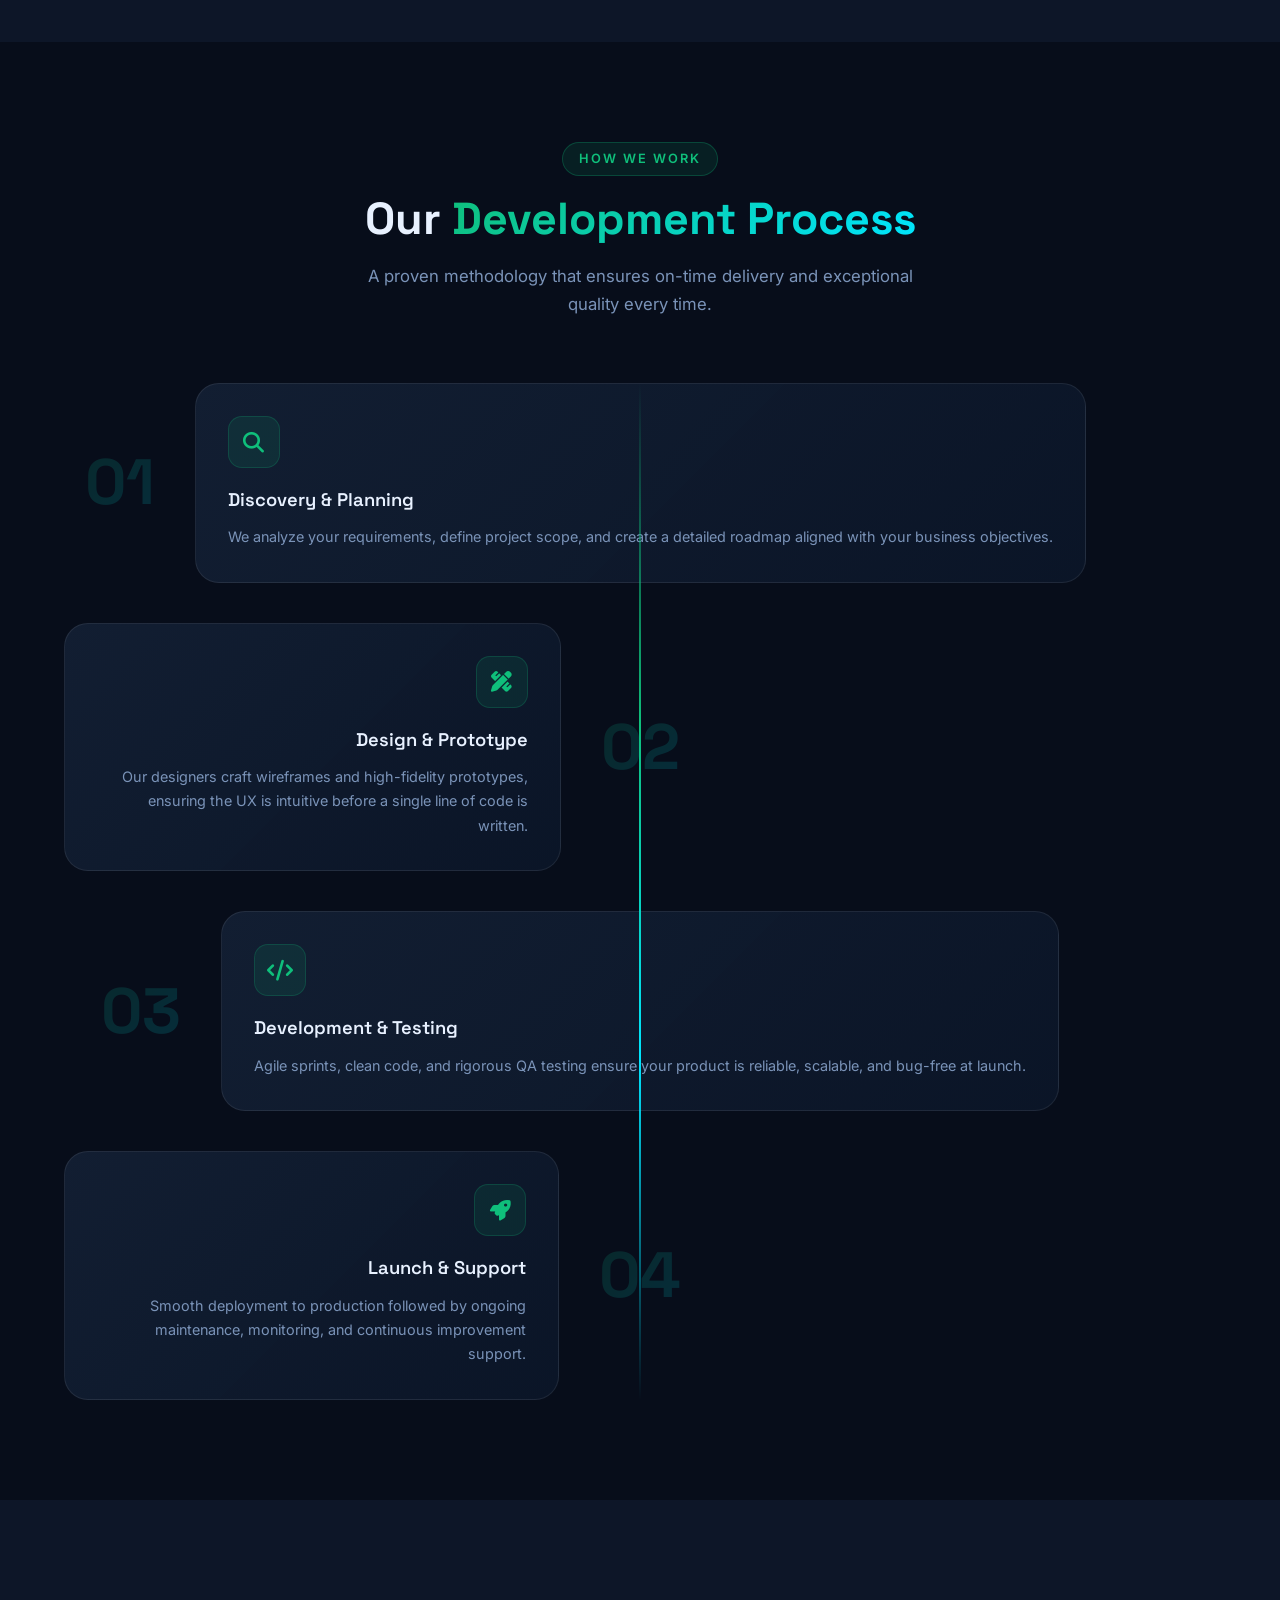
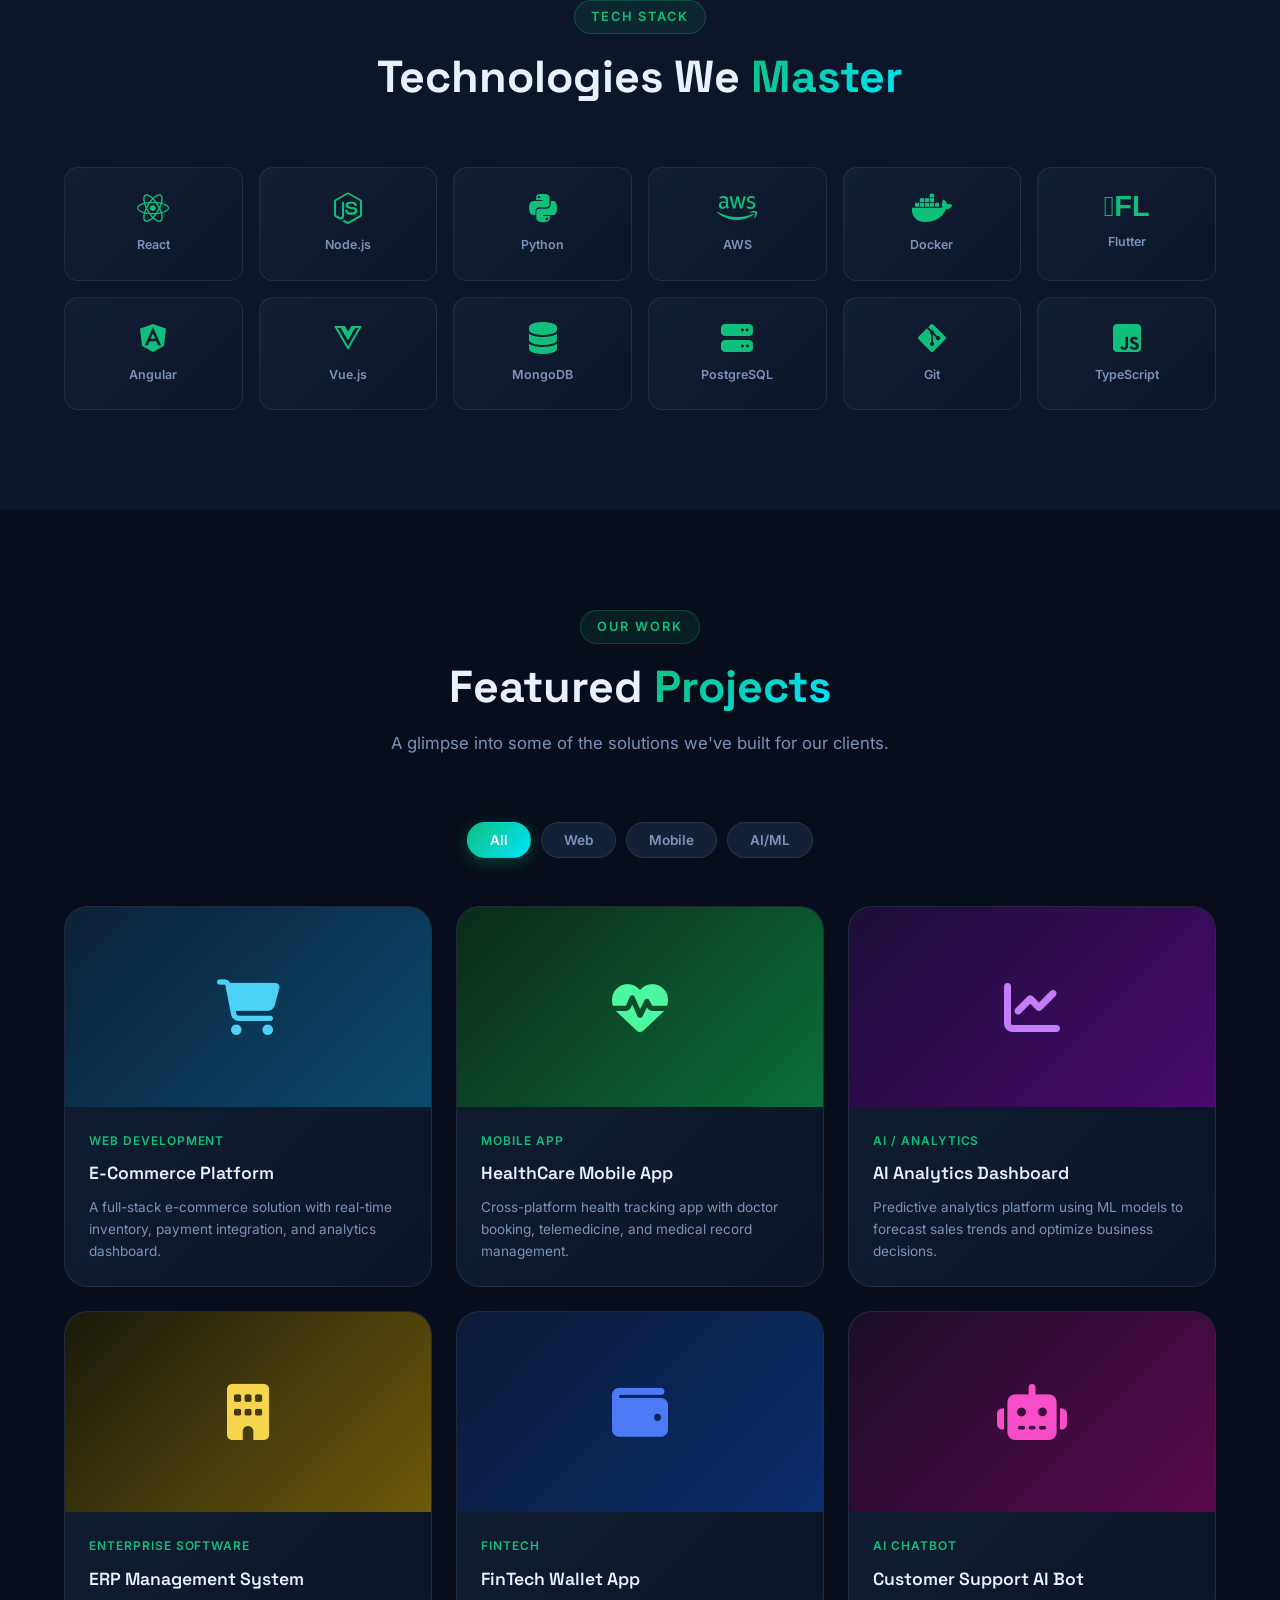
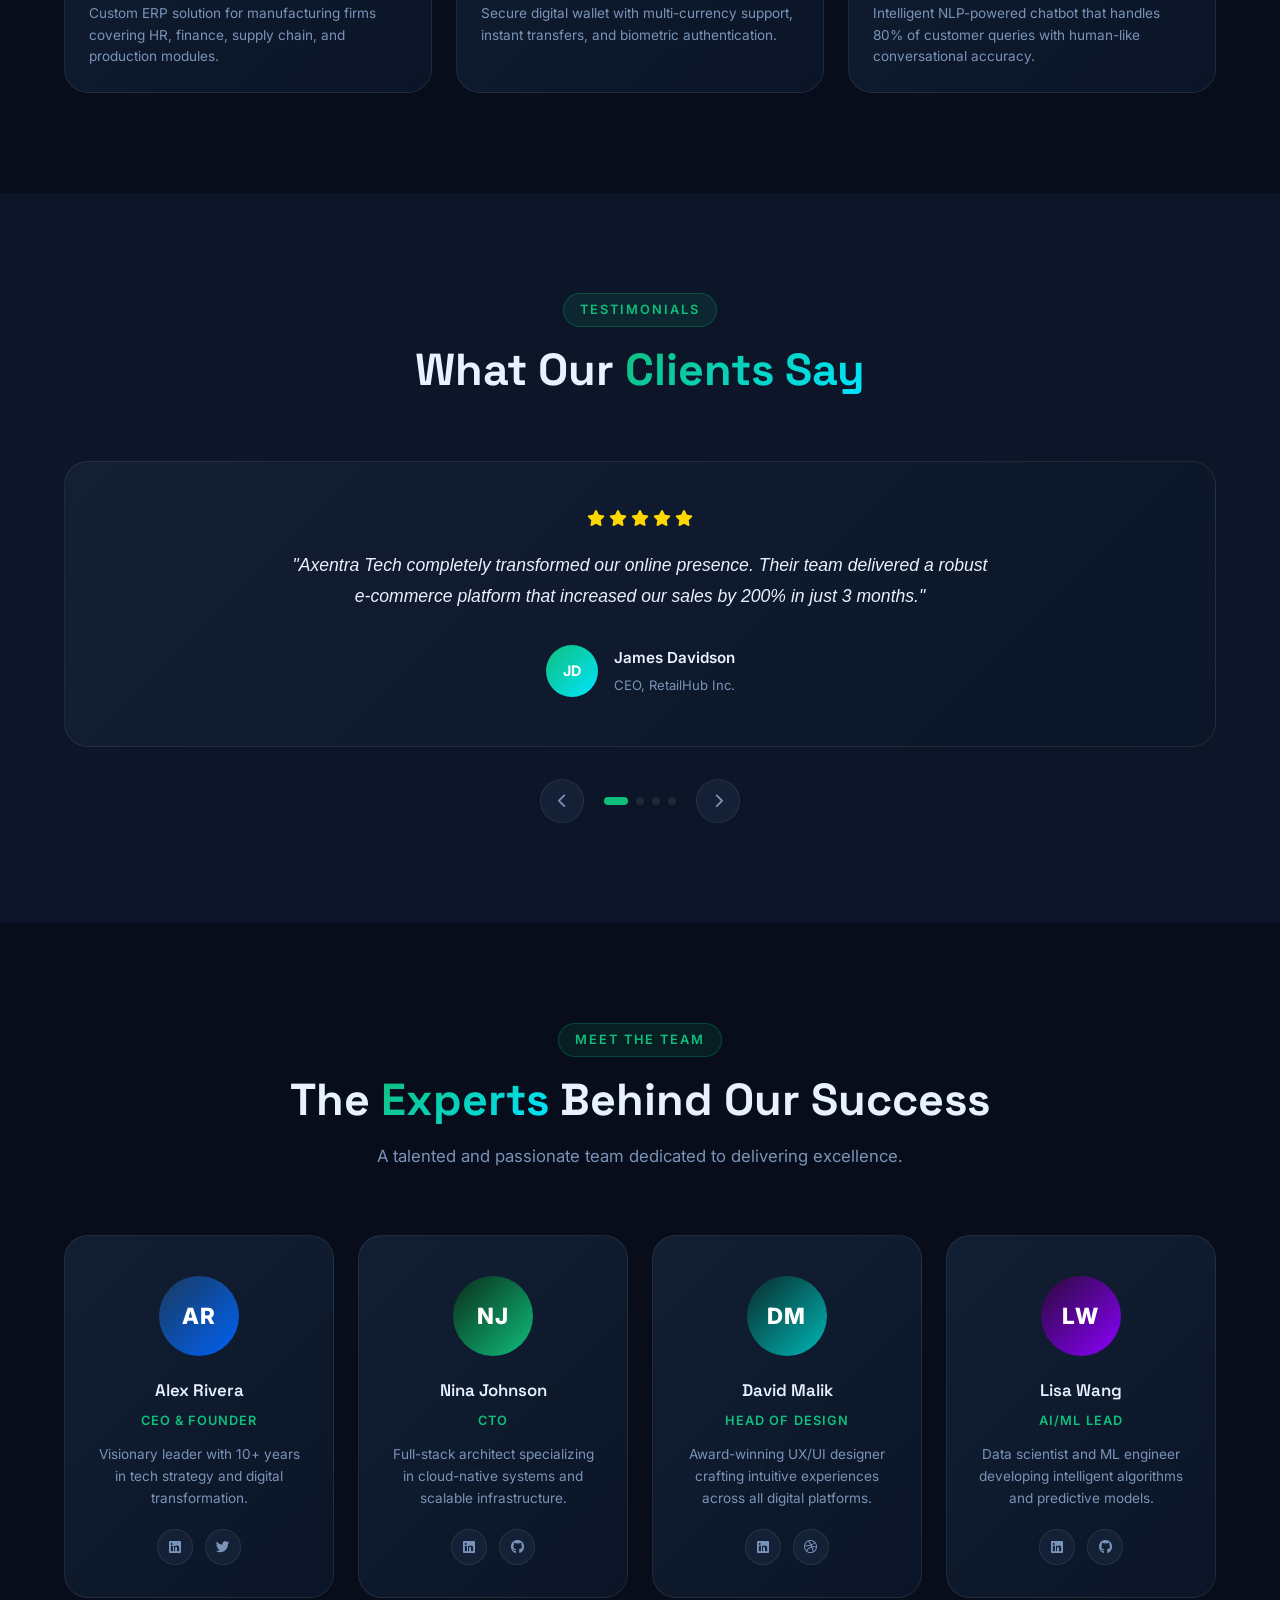
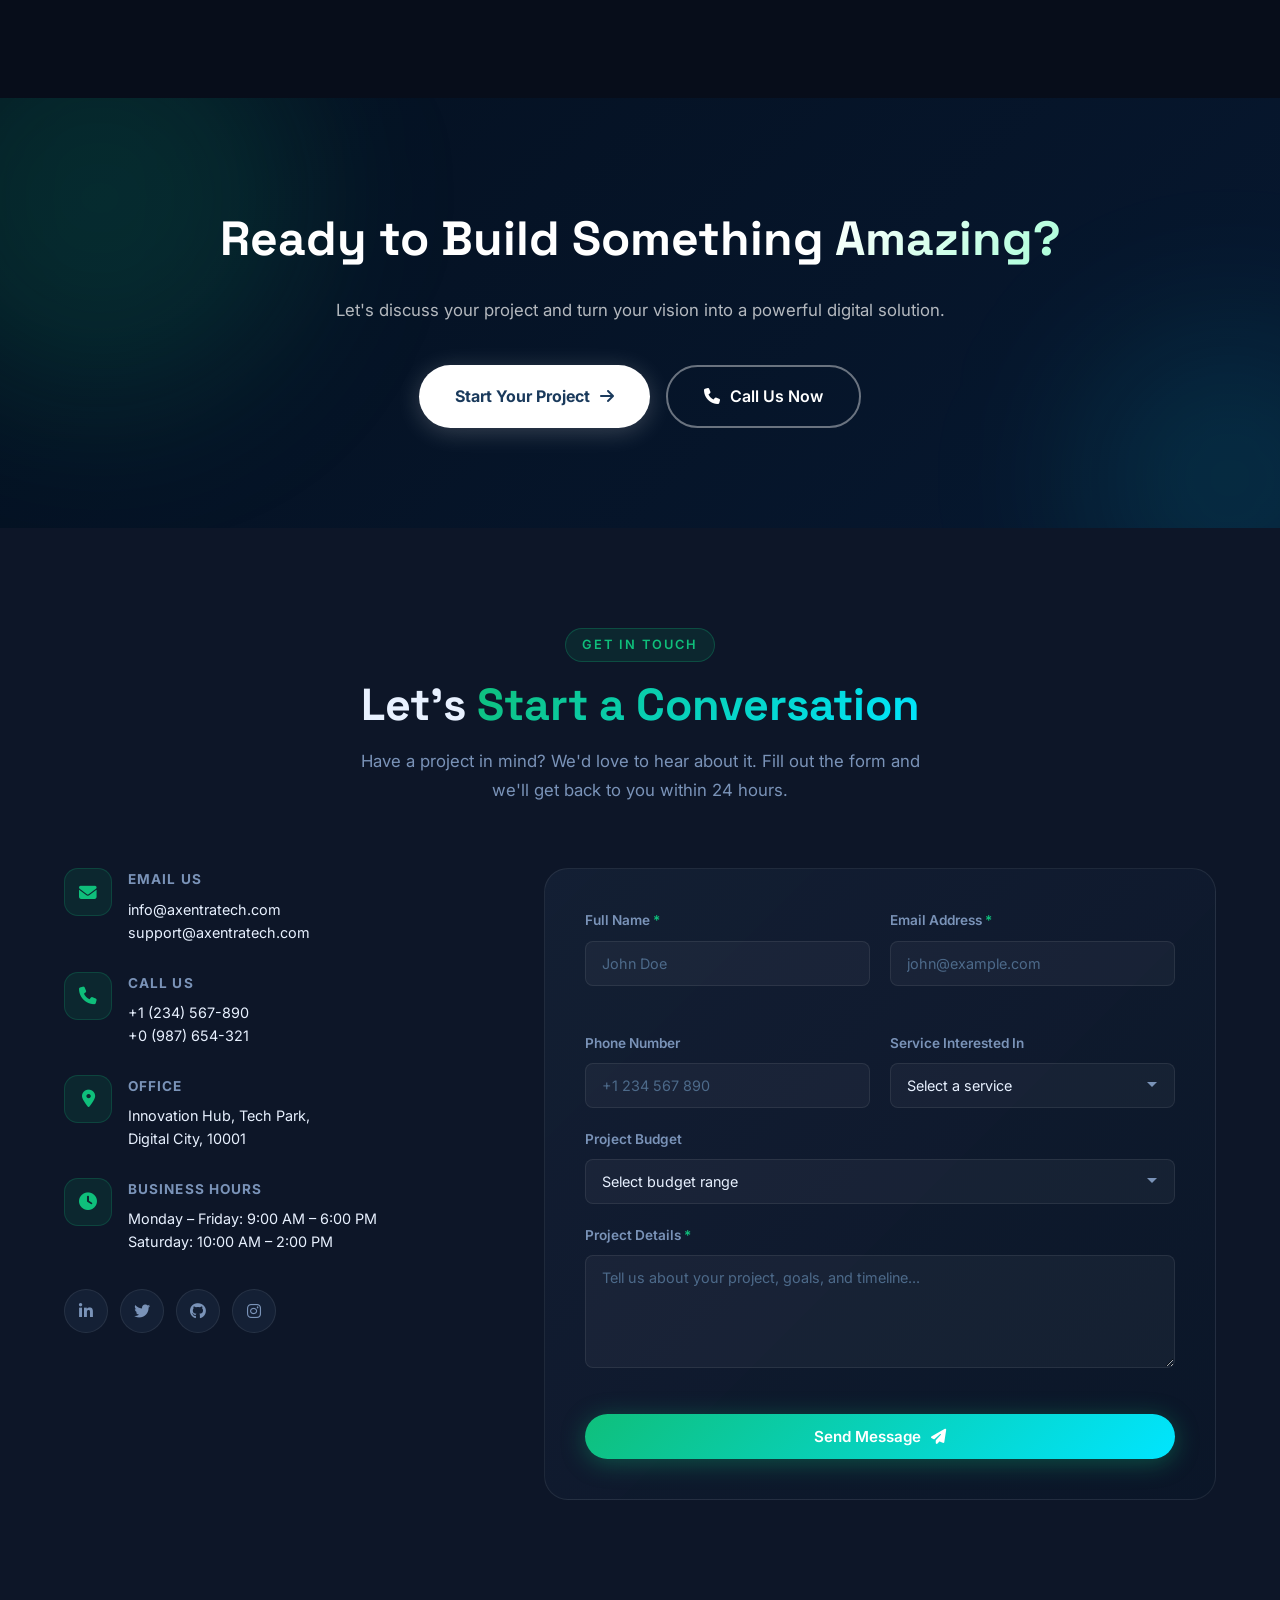
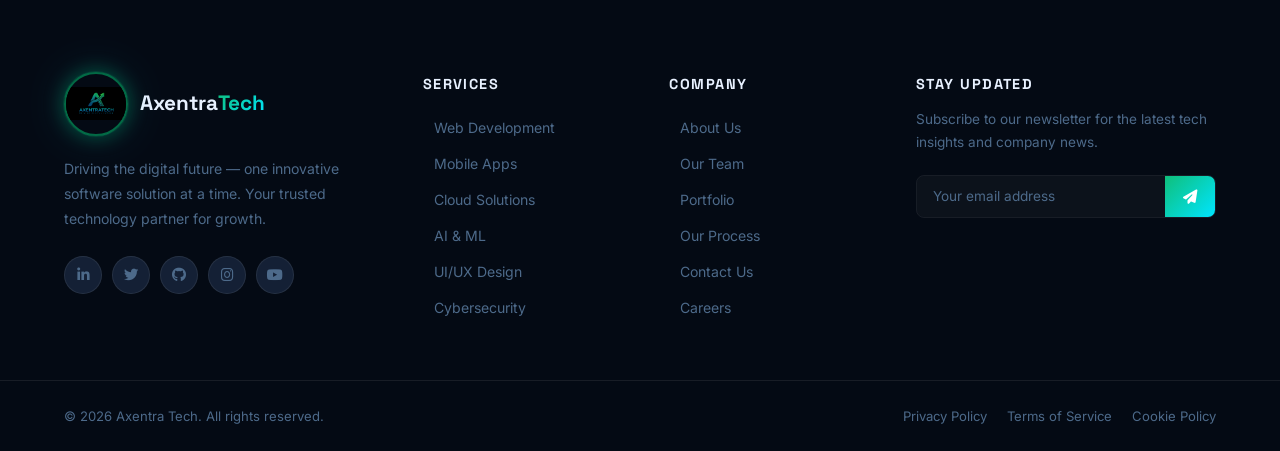
==== commit cf8f65b3: "Fix file path references in index.html to match actual file locations Co-authored-by: Hasitha9791 <2" ====
--- a/index.html
+++ b/index.html
@@ -19,14 +19,14 @@
   <meta property="og:url" content="https://www.axentratech.com/" />
   <meta property="og:title" content="Axentra Tech – Driving Digital Future" />
   <meta property="og:description" content="Cutting-edge software solutions for businesses. Web, Mobile, Cloud, AI & Digital Transformation." />
-  <meta property="og:image" content="assets/logo.png" />
+  <meta property="og:image" content="logo.png" />
 
   <!-- Twitter -->
   <meta property="twitter:card" content="summary_large_image" />
   <meta property="twitter:url" content="https://www.axentratech.com/" />
   <meta property="twitter:title" content="Axentra Tech – Driving Digital Future" />
   <meta property="twitter:description" content="Cutting-edge software solutions for businesses. Web, Mobile, Cloud, AI & Digital Transformation." />
-  <meta property="twitter:image" content="assets/logo.png" />
+  <meta property="twitter:image" content="logo.png" />
 
   <!-- Structured Data / Schema.org -->
   <script type="application/ld+json">
@@ -52,8 +52,8 @@
   </script>
 
   <!-- Favicon -->
-  <link rel="icon" type="image/png" href="assets/logo.png" />
-  <link rel="apple-touch-icon" href="assets/logo.png" />
+  <link rel="icon" type="image/png" href="logo.png" />
+  <link rel="apple-touch-icon" href="logo.png" />
 
   <!-- Google Fonts -->
   <link rel="preconnect" href="https://fonts.googleapis.com" />
@@ -64,7 +64,7 @@
   <link rel="stylesheet" href="https://cdnjs.cloudflare.com/ajax/libs/font-awesome/6.5.0/css/all.min.css" />
 
   <!-- Main Stylesheet -->
-  <link rel="stylesheet" href="css/style.css" />
+  <link rel="stylesheet" href="style.css" />
 </head>
 <body>
 
@@ -72,7 +72,7 @@
   <div id="preloader">
     <div class="preloader-inner">
       <div class="preloader-logo">
-        <img src="assets/logo.png" alt="Axentra Tech" />
+        <img src="logo.png" alt="Axentra Tech" />
       </div>
       <div class="preloader-bar"><span></span></div>
     </div>
@@ -82,7 +82,7 @@
   <header id="navbar" role="banner">
     <nav class="nav-container" aria-label="Main Navigation">
       <a href="#home" class="nav-logo" aria-label="Axentra Tech Home">
-        <img src="assets/logo.png" alt="Axentra Tech Logo" width="58" height="58" />
+        <img src="logo.png" alt="Axentra Tech Logo" width="58" height="58" />
         <span class="logo-text">Axentra<em>Tech</em></span>
       </a>
 
@@ -206,7 +206,7 @@
                 <div class="about-icon-badge">
                   <i class="fas fa-microchip"></i>
                 </div>
-                <img src="assets/logo.png" alt="Axentra Tech" class="about-logo-large" />
+                <img src="logo.png" alt="Axentra Tech" class="about-logo-large" />
                 <p class="about-tagline">Driving Digital Future</p>
               </div>
               <div class="about-floating-card card-f1">
@@ -835,7 +835,7 @@
       <div class="container footer-grid">
         <div class="footer-brand">
           <a href="#home" class="footer-logo">
-            <img src="assets/logo.png" alt="Axentra Tech" width="64" height="64" />
+            <img src="logo.png" alt="Axentra Tech" width="64" height="64" />
             <span>Axentra<em>Tech</em></span>
           </a>
           <p>Driving the digital future — one innovative software solution at a time. Your trusted technology partner for growth.</p>
@@ -906,6 +906,6 @@
   </button>
 
   <!-- Main JavaScript -->
-  <script src="js/main.js"></script>
+  <script src="main.js"></script>
 </body>
 </html>
--- a/style.css
+++ b/style.css
@@ -0,0 +1,2028 @@
+/* ================================================================
+   AXENTRA TECH — Main Stylesheet
+   Modern UI | Google SEO Ready | Responsive
+   ================================================================ */
+
+/* ── CSS Custom Properties ──────────────────────────────────────── */
+:root {
+  /* Brand Colors */
+  --clr-primary:       #0fbf7b;
+  --clr-primary-dark:  #0a9960;
+  --clr-primary-light: #3dd68f;
+  --clr-secondary:     #1a3a5c;
+  --clr-accent:        #00e5ff;
+
+  /* Dark Theme */
+  --clr-bg:       #070d1a;
+  --clr-bg-2:     #0d1628;
+  --clr-bg-3:     #111f38;
+  --clr-surface:  #142035;
+  --clr-border:   rgba(255,255,255,0.08);
+  --clr-border-2: rgba(15,191,123,0.25);
+
+  /* Text */
+  --clr-text:       #e8f1ff;
+  --clr-text-muted: #7a93b8;
+  --clr-text-dim:   #4d6a8a;
+
+  /* Gradients */
+  --grad-primary:   linear-gradient(135deg, #0fbf7b 0%, #00e5ff 100%);
+  --grad-hero:      linear-gradient(135deg, #070d1a 0%, #0d1628 50%, #0a1e36 100%);
+  --grad-card:      linear-gradient(135deg, rgba(20,32,53,0.9) 0%, rgba(11,22,40,0.95) 100%);
+
+  /* Typography */
+  --font-body:    'Inter', sans-serif;
+  --font-display: 'Space Grotesk', sans-serif;
+
+  /* Sizing */
+  --container-max: 1200px;
+  --section-pad:   100px;
+  --radius-sm:  8px;
+  --radius-md:  14px;
+  --radius-lg:  24px;
+  --radius-xl:  40px;
+
+  /* Shadows */
+  --shadow-sm:  0 2px 12px rgba(0,0,0,0.25);
+  --shadow-md:  0 8px 32px rgba(0,0,0,0.35);
+  --shadow-lg:  0 20px 60px rgba(0,0,0,0.45);
+  --shadow-glow: 0 0 40px rgba(15,191,123,0.2);
+
+  /* Transitions */
+  --ease: cubic-bezier(0.4, 0, 0.2, 1);
+  --transition: 0.3s var(--ease);
+}
+
+/* ── Reset & Base ───────────────────────────────────────────────── */
+*, *::before, *::after { box-sizing: border-box; margin: 0; padding: 0; }
+
+html {
+  scroll-behavior: smooth;
+  font-size: 16px;
+  -webkit-text-size-adjust: 100%;
+}
+
+body {
+  font-family: var(--font-body);
+  background-color: var(--clr-bg);
+  color: var(--clr-text);
+  line-height: 1.7;
+  overflow-x: hidden;
+  -webkit-font-smoothing: antialiased;
+}
+
+img { max-width: 100%; height: auto; display: block; }
+a  { color: inherit; text-decoration: none; }
+ul { list-style: none; }
+button { cursor: pointer; font-family: inherit; border: none; background: none; }
+input, textarea, select { font-family: inherit; }
+
+/* ── Utility ────────────────────────────────────────────────────── */
+.container {
+  max-width: var(--container-max);
+  margin: 0 auto;
+  padding: 0 24px;
+}
+
+.section {
+  padding: var(--section-pad) 0;
+  position: relative;
+}
+
+.gradient-text {
+  background: var(--grad-primary);
+  -webkit-background-clip: text;
+  -webkit-text-fill-color: transparent;
+  background-clip: text;
+}
+
+.gradient-text-light {
+  background: linear-gradient(135deg, #fff 0%, #a8ffd8 100%);
+  -webkit-background-clip: text;
+  -webkit-text-fill-color: transparent;
+  background-clip: text;
+}
+
+.section-label {
+  display: inline-block;
+  font-size: 0.8rem;
+  font-weight: 600;
+  letter-spacing: 0.15em;
+  text-transform: uppercase;
+  color: var(--clr-primary);
+  background: rgba(15,191,123,0.1);
+  border: 1px solid rgba(15,191,123,0.25);
+  padding: 5px 16px;
+  border-radius: 100px;
+  margin-bottom: 16px;
+}
+
+.section-title {
+  font-family: var(--font-display);
+  font-size: clamp(1.9rem, 4vw, 2.8rem);
+  font-weight: 700;
+  line-height: 1.2;
+  color: var(--clr-text);
+  margin-bottom: 16px;
+}
+
+.section-subtitle {
+  font-size: 1.05rem;
+  color: var(--clr-text-muted);
+  max-width: 600px;
+  margin: 0 auto;
+}
+
+.section-header {
+  text-align: center;
+  margin-bottom: 64px;
+}
+
+/* ── Buttons ────────────────────────────────────────────────────── */
+.btn {
+  display: inline-flex;
+  align-items: center;
+  gap: 10px;
+  padding: 13px 28px;
+  border-radius: 100px;
+  font-weight: 600;
+  font-size: 0.95rem;
+  transition: var(--transition);
+  position: relative;
+  overflow: hidden;
+  white-space: nowrap;
+}
+
+.btn::before {
+  content: '';
+  position: absolute;
+  inset: 0;
+  opacity: 0;
+  transition: opacity var(--transition);
+  background: rgba(255,255,255,0.1);
+}
+
+.btn:hover::before { opacity: 1; }
+
+.btn-lg { padding: 16px 36px; font-size: 1rem; }
+
+.btn-primary {
+  background: var(--grad-primary);
+  color: #fff;
+  box-shadow: 0 4px 24px rgba(15,191,123,0.35);
+}
+.btn-primary:hover {
+  transform: translateY(-2px);
+  box-shadow: 0 8px 36px rgba(15,191,123,0.5);
+}
+
+.btn-outline {
+  border: 2px solid rgba(255,255,255,0.2);
+  color: var(--clr-text);
+  backdrop-filter: blur(8px);
+}
+.btn-outline:hover {
+  border-color: var(--clr-primary);
+  color: var(--clr-primary);
+  transform: translateY(-2px);
+}
+
+.btn-white {
+  background: #fff;
+  color: var(--clr-secondary);
+  font-weight: 700;
+  box-shadow: 0 4px 24px rgba(255,255,255,0.2);
+}
+.btn-white:hover {
+  transform: translateY(-2px);
+  box-shadow: 0 8px 36px rgba(255,255,255,0.3);
+}
+
+.btn-outline-white {
+  border: 2px solid rgba(255,255,255,0.4);
+  color: #fff;
+}
+.btn-outline-white:hover {
+  border-color: #fff;
+  background: rgba(255,255,255,0.1);
+  transform: translateY(-2px);
+}
+
+.btn-full { width: 100%; justify-content: center; }
+
+/* ── Preloader ──────────────────────────────────────────────────── */
+#preloader {
+  position: fixed;
+  inset: 0;
+  z-index: 9999;
+  background: var(--clr-bg);
+  display: flex;
+  align-items: center;
+  justify-content: center;
+  transition: opacity 0.5s var(--ease), visibility 0.5s var(--ease);
+}
+#preloader.hidden { opacity: 0; visibility: hidden; }
+
+.preloader-inner { text-align: center; }
+.preloader-logo {
+  position: relative;
+  display: inline-block;
+}
+.preloader-logo::before {
+  content: '';
+  position: absolute;
+  inset: -6px;
+  border-radius: 50%;
+  background: conic-gradient(from 0deg, #0fbf7b, #00e5ff, #0fbf7b);
+  opacity: 0.5;
+  animation: spinRing 3s linear infinite;
+  z-index: 0;
+}
+.preloader-logo::after {
+  content: '';
+  position: absolute;
+  inset: 0;
+  border-radius: 50%;
+  background: var(--clr-bg);
+  z-index: 1;
+}
+.preloader-logo img {
+  width: 130px;
+  height: 130px;
+  object-fit: contain;
+  margin: 0 auto 24px;
+  border-radius: 50%;
+  position: relative;
+  z-index: 2;
+  box-shadow:
+    0 0 0 4px rgba(15, 191, 123, 0.5),
+    0 0 40px rgba(15, 191, 123, 0.5),
+    0 0 80px rgba(0, 229, 255, 0.25);
+  filter: contrast(1.08) saturate(1.15);
+  animation: pulse 1.5s ease-in-out infinite;
+}
+@keyframes spinRing {
+  to { transform: rotate(360deg); }
+}
+@keyframes pulse {
+  0%, 100% { transform: scale(1); opacity: 1; }
+  50%       { transform: scale(1.08); opacity: 0.8; }
+}
+
+.preloader-bar {
+  width: 200px;
+  height: 3px;
+  background: rgba(255,255,255,0.1);
+  border-radius: 100px;
+  overflow: hidden;
+  margin: 0 auto;
+}
+.preloader-bar span {
+  display: block;
+  height: 100%;
+  background: var(--grad-primary);
+  border-radius: 100px;
+  animation: loadBar 1.8s ease-in-out forwards;
+}
+@keyframes loadBar {
+  0%   { width: 0%; }
+  100% { width: 100%; }
+}
+
+/* ── Navigation ─────────────────────────────────────────────────── */
+#navbar {
+  position: fixed;
+  top: 0;
+  left: 0;
+  right: 0;
+  z-index: 1000;
+  padding: 18px 0;
+  transition: background var(--transition), padding var(--transition), box-shadow var(--transition);
+}
+
+#navbar.scrolled {
+  background: rgba(7, 13, 26, 0.95);
+  backdrop-filter: blur(20px);
+  -webkit-backdrop-filter: blur(20px);
+  box-shadow: 0 2px 40px rgba(0,0,0,0.4);
+  padding: 12px 0;
+  border-bottom: 1px solid var(--clr-border);
+}
+
+.nav-container {
+  max-width: var(--container-max);
+  margin: 0 auto;
+  padding: 0 24px;
+  display: flex;
+  align-items: center;
+  gap: 32px;
+}
+
+.nav-logo {
+  display: flex;
+  align-items: center;
+  gap: 12px;
+  flex-shrink: 0;
+}
+.nav-logo {
+  position: relative;
+}
+.nav-logo img {
+  width: 58px;
+  height: 58px;
+  object-fit: contain;
+  border-radius: 50%;
+  border: 2px solid rgba(15, 191, 123, 0.55);
+  box-shadow:
+    0 0 0 1px rgba(15, 191, 123, 0.15),
+    0 0 18px rgba(15, 191, 123, 0.38),
+    0 0 36px rgba(0, 229, 255, 0.12);
+  filter: contrast(1.06) saturate(1.12);
+  transition: box-shadow 0.3s ease, transform 0.3s ease;
+}
+.nav-logo:hover img {
+  box-shadow:
+    0 0 0 2px rgba(15, 191, 123, 0.7),
+    0 0 24px rgba(15, 191, 123, 0.55),
+    0 0 48px rgba(0, 229, 255, 0.25);
+  transform: scale(1.06);
+}
+.logo-text {
+  font-family: var(--font-display);
+  font-size: 1.4rem;
+  font-weight: 700;
+  color: var(--clr-text);
+}
+.logo-text em {
+  font-style: normal;
+  background: var(--grad-primary);
+  -webkit-background-clip: text;
+  -webkit-text-fill-color: transparent;
+  background-clip: text;
+}
+
+.nav-links {
+  display: flex;
+  align-items: center;
+  gap: 4px;
+  margin-left: auto;
+}
+
+.nav-link {
+  font-size: 0.9rem;
+  font-weight: 500;
+  color: var(--clr-text-muted);
+  padding: 8px 14px;
+  border-radius: var(--radius-sm);
+  transition: var(--transition);
+  position: relative;
+}
+.nav-link::after {
+  content: '';
+  position: absolute;
+  bottom: 4px;
+  left: 50%;
+  transform: translateX(-50%);
+  width: 0;
+  height: 2px;
+  background: var(--grad-primary);
+  border-radius: 100px;
+  transition: width var(--transition);
+}
+.nav-link:hover, .nav-link.active {
+  color: var(--clr-text);
+}
+.nav-link:hover::after, .nav-link.active::after {
+  width: calc(100% - 28px);
+}
+
+.nav-cta { flex-shrink: 0; }
+
+.hamburger {
+  display: none;
+  flex-direction: column;
+  gap: 5px;
+  padding: 8px;
+  margin-left: auto;
+  z-index: 1001;
+}
+.hamburger span {
+  display: block;
+  width: 24px;
+  height: 2px;
+  background: var(--clr-text);
+  border-radius: 2px;
+  transition: var(--transition);
+}
+.hamburger.open span:nth-child(1) { transform: translateY(7px) rotate(45deg); }
+.hamburger.open span:nth-child(2) { opacity: 0; transform: scaleX(0); }
+.hamburger.open span:nth-child(3) { transform: translateY(-7px) rotate(-45deg); }
+
+/* ── Hero ───────────────────────────────────────────────────────── */
+.hero {
+  min-height: 100vh;
+  display: flex;
+  align-items: center;
+  position: relative;
+  overflow: hidden;
+  padding: 120px 0 80px;
+}
+
+.hero-bg {
+  position: absolute;
+  inset: 0;
+  background: var(--grad-hero);
+  z-index: 0;
+}
+
+.hero-grid {
+  position: absolute;
+  inset: 0;
+  background-image:
+    linear-gradient(rgba(15,191,123,0.04) 1px, transparent 1px),
+    linear-gradient(90deg, rgba(15,191,123,0.04) 1px, transparent 1px);
+  background-size: 60px 60px;
+}
+
+.hero-orb {
+  position: absolute;
+  border-radius: 50%;
+  filter: blur(80px);
+  animation: orbFloat 8s ease-in-out infinite;
+}
+.orb-1 { width: 500px; height: 500px; background: rgba(15,191,123,0.12); top: -100px; right: -100px; animation-delay: 0s; }
+.orb-2 { width: 350px; height: 350px; background: rgba(0,229,255,0.08); bottom: -50px; left: 10%; animation-delay: 3s; }
+.orb-3 { width: 250px; height: 250px; background: rgba(15,191,123,0.06); top: 50%; right: 25%; animation-delay: 5s; }
+
+@keyframes orbFloat {
+  0%, 100% { transform: translate(0, 0) scale(1); }
+  33%       { transform: translate(20px, -30px) scale(1.05); }
+  66%       { transform: translate(-15px, 20px) scale(0.97); }
+}
+
+.hero-content {
+  position: relative;
+  z-index: 2;
+  max-width: 760px;
+}
+
+.hero-badge {
+  display: inline-flex;
+  align-items: center;
+  gap: 8px;
+  font-size: 0.85rem;
+  font-weight: 500;
+  color: var(--clr-primary-light);
+  background: rgba(15,191,123,0.1);
+  border: 1px solid rgba(15,191,123,0.25);
+  padding: 6px 16px;
+  border-radius: 100px;
+  margin-bottom: 24px;
+  animation: fadeInDown 0.8s var(--ease) both;
+}
+.badge-dot {
+  width: 8px; height: 8px;
+  background: var(--clr-primary);
+  border-radius: 50%;
+  animation: blink 2s ease-in-out infinite;
+}
+@keyframes blink {
+  0%, 100% { opacity: 1; }
+  50% { opacity: 0.3; }
+}
+
+.hero-title {
+  font-family: var(--font-display);
+  font-size: clamp(2.4rem, 6vw, 4.2rem);
+  font-weight: 800;
+  line-height: 1.1;
+  margin-bottom: 24px;
+  animation: fadeInUp 0.8s 0.2s var(--ease) both;
+}
+
+.hero-subtitle {
+  font-size: clamp(1rem, 2vw, 1.2rem);
+  color: var(--clr-text-muted);
+  max-width: 560px;
+  margin-bottom: 40px;
+  animation: fadeInUp 0.8s 0.35s var(--ease) both;
+}
+
+.hero-actions {
+  display: flex;
+  flex-wrap: wrap;
+  gap: 16px;
+  margin-bottom: 64px;
+  animation: fadeInUp 0.8s 0.5s var(--ease) both;
+}
+
+.hero-stats {
+  display: flex;
+  align-items: center;
+  gap: 0;
+  flex-wrap: wrap;
+  animation: fadeInUp 0.8s 0.65s var(--ease) both;
+}
+
+.stat-item {
+  text-align: center;
+  padding: 0 32px;
+}
+.stat-item:first-child { padding-left: 0; }
+
+.stat-number {
+  font-family: var(--font-display);
+  font-size: 2.2rem;
+  font-weight: 800;
+  background: var(--grad-primary);
+  -webkit-background-clip: text;
+  -webkit-text-fill-color: transparent;
+  background-clip: text;
+}
+.stat-plus {
+  font-size: 1.4rem;
+  font-weight: 700;
+  background: var(--grad-primary);
+  -webkit-background-clip: text;
+  -webkit-text-fill-color: transparent;
+  background-clip: text;
+}
+.stat-label {
+  display: block;
+  font-size: 0.8rem;
+  color: var(--clr-text-muted);
+  margin-top: 4px;
+}
+
+.stat-divider {
+  width: 1px;
+  height: 48px;
+  background: var(--clr-border);
+  flex-shrink: 0;
+}
+
+.hero-scroll {
+  position: absolute;
+  bottom: 36px;
+  left: 50%;
+  transform: translateX(-50%);
+  z-index: 2;
+  text-align: center;
+}
+.hero-scroll a {
+  display: flex;
+  flex-direction: column;
+  align-items: center;
+  gap: 8px;
+  color: var(--clr-text-muted);
+  font-size: 0.75rem;
+  letter-spacing: 0.1em;
+  text-transform: uppercase;
+  transition: color var(--transition);
+}
+.hero-scroll a:hover { color: var(--clr-primary); }
+
+.scroll-mouse {
+  width: 24px;
+  height: 40px;
+  border: 2px solid var(--clr-border);
+  border-radius: 12px;
+  display: flex;
+  justify-content: center;
+  padding-top: 6px;
+  transition: border-color var(--transition);
+}
+.hero-scroll a:hover .scroll-mouse { border-color: var(--clr-primary); }
+
+.scroll-wheel {
+  width: 3px;
+  height: 8px;
+  background: var(--clr-primary);
+  border-radius: 100px;
+  animation: scrollWheel 1.8s ease-in-out infinite;
+}
+@keyframes scrollWheel {
+  0%   { transform: translateY(0); opacity: 1; }
+  100% { transform: translateY(12px); opacity: 0; }
+}
+
+/* Particles */
+.particles {
+  position: absolute;
+  inset: 0;
+  overflow: hidden;
+  pointer-events: none;
+}
+.particle {
+  position: absolute;
+  width: 2px;
+  height: 2px;
+  background: var(--clr-primary);
+  border-radius: 50%;
+  opacity: 0;
+  animation: particleRise linear infinite;
+}
+@keyframes particleRise {
+  0%   { transform: translateY(100vh) translateX(0); opacity: 0; }
+  10%  { opacity: 0.6; }
+  90%  { opacity: 0.3; }
+  100% { transform: translateY(-20px) translateX(var(--drift)); opacity: 0; }
+}
+
+/* ── Marquee ────────────────────────────────────────────────────── */
+.marquee-strip {
+  background: rgba(15,191,123,0.06);
+  border-top: 1px solid rgba(15,191,123,0.1);
+  border-bottom: 1px solid rgba(15,191,123,0.1);
+  padding: 16px 0;
+  overflow: hidden;
+}
+
+.marquee-track {
+  display: flex;
+  align-items: center;
+  gap: 32px;
+  animation: marquee 30s linear infinite;
+  white-space: nowrap;
+  width: max-content;
+}
+
+@keyframes marquee {
+  from { transform: translateX(0); }
+  to   { transform: translateX(-50%); }
+}
+
+.marquee-track span {
+  font-size: 0.85rem;
+  font-weight: 600;
+  color: var(--clr-text-muted);
+  letter-spacing: 0.05em;
+}
+.marquee-track i {
+  font-size: 0.3rem;
+  color: var(--clr-primary);
+  opacity: 0.6;
+}
+
+/* ── About Section ──────────────────────────────────────────────── */
+.about-section { background: var(--clr-bg); }
+
+.about-grid {
+  display: grid;
+  grid-template-columns: 1fr 1fr;
+  gap: 80px;
+  align-items: center;
+}
+
+.about-image-wrap {
+  position: relative;
+  height: 480px;
+}
+
+.about-img-card {
+  border-radius: var(--radius-lg);
+  background: linear-gradient(135deg, rgba(10, 20, 40, 0.98) 0%, rgba(7, 13, 26, 0.99) 100%);
+  border: 1px solid rgba(15, 191, 123, 0.25);
+  display: flex;
+  flex-direction: column;
+  align-items: center;
+  justify-content: center;
+  gap: 16px;
+  padding: 48px;
+  box-shadow:
+    var(--shadow-lg),
+    0 0 40px rgba(15, 191, 123, 0.1),
+    inset 0 0 60px rgba(15, 191, 123, 0.03);
+  position: absolute;
+  top: 50%;
+  left: 50%;
+  transform: translate(-50%, -50%);
+  width: 300px;
+  height: 340px;
+  text-align: center;
+  transition: box-shadow 0.4s ease, border-color 0.4s ease;
+}
+.about-img-card:hover {
+  border-color: rgba(15, 191, 123, 0.5);
+  box-shadow:
+    var(--shadow-lg),
+    0 0 60px rgba(15, 191, 123, 0.2),
+    inset 0 0 60px rgba(15, 191, 123, 0.05);
+}
+
+.about-icon-badge {
+  position: absolute;
+  top: -18px;
+  right: -18px;
+  width: 48px;
+  height: 48px;
+  background: var(--grad-primary);
+  border-radius: 50%;
+  display: flex;
+  align-items: center;
+  justify-content: center;
+  font-size: 1.2rem;
+  color: #fff;
+  box-shadow: 0 4px 16px rgba(15,191,123,0.4);
+}
+
+.about-logo-large {
+  width: 150px;
+  height: 150px;
+  object-fit: contain;
+  border-radius: 50%;
+  border: 3px solid rgba(15, 191, 123, 0.6);
+  box-shadow:
+    0 0 0 8px rgba(15, 191, 123, 0.08),
+    0 0 40px rgba(15, 191, 123, 0.45),
+    0 0 80px rgba(0, 229, 255, 0.25);
+  filter: contrast(1.08) saturate(1.15);
+  transition: transform 0.4s ease, box-shadow 0.4s ease;
+}
+.about-img-card:hover .about-logo-large {
+  transform: scale(1.06);
+  box-shadow:
+    0 0 0 10px rgba(15, 191, 123, 0.1),
+    0 0 56px rgba(15, 191, 123, 0.6),
+    0 0 96px rgba(0, 229, 255, 0.3);
+}
+
+.about-tagline {
+  font-size: 0.9rem;
+  font-weight: 600;
+  background: var(--grad-primary);
+  -webkit-background-clip: text;
+  -webkit-text-fill-color: transparent;
+  background-clip: text;
+  letter-spacing: 0.05em;
+}
+
+.about-floating-card {
+  position: absolute;
+  background: var(--grad-card);
+  border: 1px solid var(--clr-border);
+  border-radius: var(--radius-md);
+  padding: 12px 20px;
+  display: flex;
+  align-items: center;
+  gap: 8px;
+  font-size: 0.85rem;
+  font-weight: 600;
+  color: var(--clr-text);
+  box-shadow: var(--shadow-md);
+  backdrop-filter: blur(12px);
+  white-space: nowrap;
+  animation: floatCard 4s ease-in-out infinite;
+}
+
+.about-floating-card i {
+  font-size: 1rem;
+  background: var(--grad-primary);
+  -webkit-background-clip: text;
+  -webkit-text-fill-color: transparent;
+  background-clip: text;
+}
+
+.card-f1 { top: 10%;  left: 0;  animation-delay: 0s; }
+.card-f2 { bottom: 20%; right: -20px; animation-delay: 1.5s; }
+.card-f3 { bottom: 5%;  left: 10%; animation-delay: 3s; }
+
+@keyframes floatCard {
+  0%, 100% { transform: translateY(0); }
+  50%       { transform: translateY(-10px); }
+}
+
+.about-content { padding-left: 16px; }
+
+.about-text {
+  color: var(--clr-text-muted);
+  margin-bottom: 16px;
+  line-height: 1.8;
+}
+
+.about-values {
+  display: flex;
+  flex-direction: column;
+  gap: 20px;
+  margin: 32px 0;
+}
+
+.value-item {
+  display: flex;
+  align-items: flex-start;
+  gap: 16px;
+}
+
+.value-icon {
+  width: 44px;
+  height: 44px;
+  background: rgba(15,191,123,0.1);
+  border: 1px solid rgba(15,191,123,0.2);
+  border-radius: var(--radius-sm);
+  display: flex;
+  align-items: center;
+  justify-content: center;
+  font-size: 1rem;
+  color: var(--clr-primary);
+  flex-shrink: 0;
+  transition: var(--transition);
+}
+.value-item:hover .value-icon {
+  background: var(--grad-primary);
+  color: #fff;
+  border-color: transparent;
+}
+
+.value-item h4 {
+  font-size: 0.95rem;
+  font-weight: 600;
+  margin-bottom: 4px;
+}
+.value-item p {
+  font-size: 0.85rem;
+  color: var(--clr-text-muted);
+}
+
+/* ── Services Section ───────────────────────────────────────────── */
+.services-section { background: var(--clr-bg-2); }
+
+.services-grid {
+  display: grid;
+  grid-template-columns: repeat(3, 1fr);
+  gap: 24px;
+}
+
+.service-card {
+  background: var(--grad-card);
+  border: 1px solid var(--clr-border);
+  border-radius: var(--radius-lg);
+  padding: 36px 32px;
+  position: relative;
+  overflow: hidden;
+  transition: var(--transition);
+  cursor: default;
+}
+
+.service-card::before {
+  content: '';
+  position: absolute;
+  inset: 0;
+  background: var(--grad-primary);
+  opacity: 0;
+  transition: opacity var(--transition);
+  z-index: 0;
+}
+
+.service-card > * { position: relative; z-index: 1; }
+
+.service-card:hover {
+  transform: translateY(-6px);
+  border-color: var(--clr-border-2);
+  box-shadow: var(--shadow-glow);
+}
+
+.service-card.featured {
+  border-color: rgba(15,191,123,0.4);
+  background: linear-gradient(135deg, rgba(15,191,123,0.08) 0%, rgba(20,32,53,0.95) 100%);
+}
+
+.service-badge {
+  position: absolute;
+  top: 20px;
+  right: 20px;
+  background: var(--grad-primary);
+  color: #fff;
+  font-size: 0.7rem;
+  font-weight: 700;
+  letter-spacing: 0.08em;
+  text-transform: uppercase;
+  padding: 4px 12px;
+  border-radius: 100px;
+}
+
+.service-icon {
+  width: 60px;
+  height: 60px;
+  background: rgba(15,191,123,0.1);
+  border: 1px solid rgba(15,191,123,0.2);
+  border-radius: var(--radius-md);
+  display: flex;
+  align-items: center;
+  justify-content: center;
+  font-size: 1.6rem;
+  color: var(--clr-primary);
+  margin-bottom: 24px;
+  transition: var(--transition);
+}
+
+.service-card:hover .service-icon {
+  background: var(--grad-primary);
+  color: #fff;
+  border-color: transparent;
+  transform: scale(1.1);
+}
+
+.service-card h3 {
+  font-family: var(--font-display);
+  font-size: 1.2rem;
+  font-weight: 600;
+  margin-bottom: 12px;
+  color: var(--clr-text);
+}
+
+.service-card p {
+  font-size: 0.9rem;
+  color: var(--clr-text-muted);
+  line-height: 1.7;
+  margin-bottom: 20px;
+}
+
+.service-features {
+  display: flex;
+  flex-direction: column;
+  gap: 8px;
+  margin-bottom: 28px;
+}
+
+.service-features li {
+  display: flex;
+  align-items: center;
+  gap: 10px;
+  font-size: 0.85rem;
+  color: var(--clr-text-muted);
+}
+
+.service-features li i {
+  color: var(--clr-primary);
+  font-size: 0.7rem;
+}
+
+.service-link {
+  display: inline-flex;
+  align-items: center;
+  gap: 8px;
+  font-size: 0.9rem;
+  font-weight: 600;
+  color: var(--clr-primary);
+  transition: var(--transition);
+}
+.service-link:hover { gap: 14px; }
+
+/* ── Process Section ────────────────────────────────────────────── */
+.process-section { background: var(--clr-bg); }
+
+.process-timeline {
+  position: relative;
+  display: grid;
+  gap: 40px;
+}
+
+.process-timeline::before {
+  content: '';
+  position: absolute;
+  left: 50%;
+  top: 0;
+  bottom: 0;
+  width: 2px;
+  background: linear-gradient(to bottom, transparent, var(--clr-primary), var(--clr-accent), transparent);
+  transform: translateX(-50%);
+}
+
+.process-step {
+  display: grid;
+  grid-template-columns: 1fr auto 1fr;
+  align-items: center;
+  gap: 40px;
+}
+
+.process-step:nth-child(odd) .step-number {
+  order: 1;
+  text-align: right;
+}
+.process-step:nth-child(odd) .step-content {
+  order: 3;
+}
+
+.process-step:nth-child(even) .step-number {
+  order: 3;
+}
+.process-step:nth-child(even) .step-content {
+  order: 1;
+  text-align: right;
+}
+.process-step:nth-child(even) .step-content .step-icon {
+  margin-left: auto;
+}
+
+.step-number {
+  font-family: var(--font-display);
+  font-size: 4rem;
+  font-weight: 900;
+  background: var(--grad-primary);
+  -webkit-background-clip: text;
+  -webkit-text-fill-color: transparent;
+  background-clip: text;
+  opacity: 0.15;
+  order: 2;
+}
+
+.step-content {
+  background: var(--grad-card);
+  border: 1px solid var(--clr-border);
+  border-radius: var(--radius-lg);
+  padding: 32px;
+  transition: var(--transition);
+}
+.step-content:hover {
+  border-color: var(--clr-border-2);
+  transform: translateY(-4px);
+  box-shadow: var(--shadow-glow);
+}
+
+.step-icon {
+  width: 52px;
+  height: 52px;
+  background: rgba(15,191,123,0.1);
+  border: 1px solid rgba(15,191,123,0.2);
+  border-radius: var(--radius-md);
+  display: flex;
+  align-items: center;
+  justify-content: center;
+  font-size: 1.3rem;
+  color: var(--clr-primary);
+  margin-bottom: 16px;
+}
+
+.step-content h3 {
+  font-family: var(--font-display);
+  font-size: 1.15rem;
+  font-weight: 600;
+  margin-bottom: 10px;
+}
+
+.step-content p {
+  font-size: 0.9rem;
+  color: var(--clr-text-muted);
+  line-height: 1.7;
+}
+
+/* ── Tech Section ───────────────────────────────────────────────── */
+.tech-section { background: var(--clr-bg-2); }
+
+.tech-grid {
+  display: grid;
+  grid-template-columns: repeat(6, 1fr);
+  gap: 16px;
+}
+
+.tech-item {
+  background: var(--grad-card);
+  border: 1px solid var(--clr-border);
+  border-radius: var(--radius-md);
+  padding: 24px 16px;
+  display: flex;
+  flex-direction: column;
+  align-items: center;
+  gap: 10px;
+  text-align: center;
+  transition: var(--transition);
+  cursor: default;
+}
+
+.tech-item:hover {
+  border-color: var(--clr-border-2);
+  transform: translateY(-4px);
+  box-shadow: var(--shadow-glow);
+}
+
+.tech-item i, .tech-item span:first-child {
+  font-size: 2rem;
+  color: var(--clr-primary);
+  transition: var(--transition);
+}
+.tech-item:hover i { transform: scale(1.2); }
+
+.tech-item span:last-child {
+  font-size: 0.78rem;
+  font-weight: 600;
+  color: var(--clr-text-muted);
+}
+
+/* ── Portfolio Section ──────────────────────────────────────────── */
+.portfolio-section { background: var(--clr-bg); }
+
+.portfolio-filters {
+  display: flex;
+  justify-content: center;
+  gap: 10px;
+  margin-bottom: 48px;
+  flex-wrap: wrap;
+}
+
+.filter-btn {
+  padding: 9px 22px;
+  border-radius: 100px;
+  font-size: 0.85rem;
+  font-weight: 600;
+  color: var(--clr-text-muted);
+  background: var(--clr-surface);
+  border: 1px solid var(--clr-border);
+  transition: var(--transition);
+}
+.filter-btn:hover,
+.filter-btn.active {
+  background: var(--grad-primary);
+  color: #fff;
+  border-color: transparent;
+  box-shadow: 0 4px 16px rgba(15,191,123,0.3);
+}
+
+.portfolio-grid {
+  display: grid;
+  grid-template-columns: repeat(3, 1fr);
+  gap: 24px;
+}
+
+.portfolio-card {
+  background: var(--grad-card);
+  border: 1px solid var(--clr-border);
+  border-radius: var(--radius-lg);
+  overflow: hidden;
+  transition: var(--transition);
+}
+.portfolio-card:hover {
+  transform: translateY(-6px);
+  border-color: var(--clr-border-2);
+  box-shadow: var(--shadow-glow);
+}
+
+.portfolio-img {
+  position: relative;
+  height: 200px;
+  overflow: hidden;
+}
+
+.portfolio-placeholder {
+  width: 100%;
+  height: 100%;
+  display: flex;
+  align-items: center;
+  justify-content: center;
+  font-size: 3.5rem;
+  transition: transform var(--transition);
+}
+
+.web-bg    { background: linear-gradient(135deg, #0d2137, #0a4a6e); color: #4dd2f7; }
+.mobile-bg { background: linear-gradient(135deg, #0d2a1a, #0a6e3a); color: #4df7a0; }
+.ai-bg     { background: linear-gradient(135deg, #1a0d37, #4a0a6e); color: #c47df7; }
+.erp-bg    { background: linear-gradient(135deg, #1a1a0d, #6e5a0a); color: #f7d44d; }
+.fin-bg    { background: linear-gradient(135deg, #0d1a37, #0a2e6e); color: #4d7bf7; }
+.chat-bg   { background: linear-gradient(135deg, #1a0d26, #5a0a4e); color: #f74dc8; }
+
+.portfolio-card:hover .portfolio-placeholder { transform: scale(1.05); }
+
+.portfolio-overlay {
+  position: absolute;
+  inset: 0;
+  background: rgba(7,13,26,0.85);
+  display: flex;
+  align-items: center;
+  justify-content: center;
+  opacity: 0;
+  transition: opacity var(--transition);
+}
+.portfolio-card:hover .portfolio-overlay { opacity: 1; }
+
+.portfolio-cta {
+  display: inline-flex;
+  align-items: center;
+  gap: 8px;
+  background: var(--grad-primary);
+  color: #fff;
+  padding: 12px 24px;
+  border-radius: 100px;
+  font-size: 0.9rem;
+  font-weight: 600;
+  transform: translateY(10px);
+  transition: transform var(--transition);
+}
+.portfolio-card:hover .portfolio-cta { transform: translateY(0); }
+
+.portfolio-info {
+  padding: 24px;
+}
+
+.portfolio-tag {
+  font-size: 0.75rem;
+  font-weight: 600;
+  color: var(--clr-primary);
+  text-transform: uppercase;
+  letter-spacing: 0.08em;
+  display: block;
+  margin-bottom: 8px;
+}
+
+.portfolio-info h3 {
+  font-family: var(--font-display);
+  font-size: 1.1rem;
+  font-weight: 600;
+  margin-bottom: 8px;
+  color: var(--clr-text);
+}
+
+.portfolio-info p {
+  font-size: 0.85rem;
+  color: var(--clr-text-muted);
+  line-height: 1.6;
+}
+
+/* ── Testimonials ───────────────────────────────────────────────── */
+.testimonials-section { background: var(--clr-bg-2); }
+
+.testimonials-slider { position: relative; overflow: hidden; }
+
+.testimonials-track {
+  display: flex;
+  transition: transform 0.5s var(--ease);
+}
+
+.testimonial-card {
+  min-width: 100%;
+  background: var(--grad-card);
+  border: 1px solid var(--clr-border);
+  border-radius: var(--radius-lg);
+  padding: 48px;
+  text-align: center;
+}
+
+.testimonial-stars {
+  display: flex;
+  justify-content: center;
+  gap: 4px;
+  margin-bottom: 24px;
+  color: #ffd700;
+}
+
+.testimonial-card > p {
+  font-size: 1.1rem;
+  color: var(--clr-text);
+  line-height: 1.8;
+  max-width: 700px;
+  margin: 0 auto 32px;
+  font-style: italic;
+}
+
+.testimonial-author {
+  display: flex;
+  align-items: center;
+  justify-content: center;
+  gap: 16px;
+}
+
+.author-avatar {
+  width: 52px;
+  height: 52px;
+  border-radius: 50%;
+  display: flex;
+  align-items: center;
+  justify-content: center;
+  font-size: 0.9rem;
+  font-weight: 700;
+  color: #fff;
+  flex-shrink: 0;
+}
+
+.av1 { background: linear-gradient(135deg, #0fbf7b, #00e5ff); }
+.av2 { background: linear-gradient(135deg, #7b2ff7, #e040fb); }
+.av3 { background: linear-gradient(135deg, #f77b00, #f7e040); }
+.av4 { background: linear-gradient(135deg, #0062f7, #00e5ff); }
+
+.testimonial-author strong {
+  display: block;
+  font-weight: 600;
+  font-size: 0.95rem;
+}
+.testimonial-author span {
+  font-size: 0.82rem;
+  color: var(--clr-text-muted);
+}
+
+.testimonial-controls {
+  display: flex;
+  align-items: center;
+  justify-content: center;
+  gap: 20px;
+  margin-top: 32px;
+}
+
+.testimonial-btn {
+  width: 44px;
+  height: 44px;
+  background: var(--clr-surface);
+  border: 1px solid var(--clr-border);
+  border-radius: 50%;
+  display: flex;
+  align-items: center;
+  justify-content: center;
+  color: var(--clr-text-muted);
+  font-size: 0.9rem;
+  transition: var(--transition);
+}
+.testimonial-btn:hover {
+  background: var(--grad-primary);
+  color: #fff;
+  border-color: transparent;
+}
+
+.testimonial-dots {
+  display: flex;
+  gap: 8px;
+}
+
+.dot {
+  width: 8px;
+  height: 8px;
+  background: var(--clr-border);
+  border-radius: 50%;
+  cursor: pointer;
+  transition: var(--transition);
+}
+.dot.active {
+  background: var(--clr-primary);
+  width: 24px;
+  border-radius: 4px;
+}
+
+/* ── Team Section ───────────────────────────────────────────────── */
+.team-section { background: var(--clr-bg); }
+
+.team-grid {
+  display: grid;
+  grid-template-columns: repeat(4, 1fr);
+  gap: 24px;
+}
+
+.team-card {
+  background: var(--grad-card);
+  border: 1px solid var(--clr-border);
+  border-radius: var(--radius-lg);
+  padding: 40px 28px 32px;
+  text-align: center;
+  transition: var(--transition);
+}
+
+.team-card:hover {
+  transform: translateY(-6px);
+  border-color: var(--clr-border-2);
+  box-shadow: var(--shadow-glow);
+}
+
+.team-avatar {
+  width: 80px;
+  height: 80px;
+  border-radius: 50%;
+  display: flex;
+  align-items: center;
+  justify-content: center;
+  font-size: 1.4rem;
+  font-weight: 800;
+  color: #fff;
+  margin: 0 auto 20px;
+  position: relative;
+  letter-spacing: 0.05em;
+}
+
+.team-avatar::after {
+  content: '';
+  position: absolute;
+  inset: -3px;
+  border-radius: 50%;
+  background: var(--grad-primary);
+  z-index: -1;
+  opacity: 0;
+  transition: opacity var(--transition);
+}
+.team-card:hover .team-avatar::after { opacity: 1; }
+
+.av-blue   { background: linear-gradient(135deg, #1a3a5c, #0062f7); }
+.av-green  { background: linear-gradient(135deg, #0a2d1a, #0fbf7b); }
+.av-teal   { background: linear-gradient(135deg, #0a2a2a, #00b8b8); }
+.av-purple { background: linear-gradient(135deg, #2a0a3a, #8b00ff); }
+
+.team-info h3 {
+  font-family: var(--font-display);
+  font-size: 1.05rem;
+  font-weight: 600;
+  margin-bottom: 6px;
+}
+
+.team-role {
+  font-size: 0.8rem;
+  font-weight: 600;
+  color: var(--clr-primary);
+  text-transform: uppercase;
+  letter-spacing: 0.08em;
+  display: block;
+  margin-bottom: 12px;
+}
+
+.team-info p {
+  font-size: 0.85rem;
+  color: var(--clr-text-muted);
+  line-height: 1.6;
+  margin-bottom: 20px;
+}
+
+.team-social {
+  display: flex;
+  justify-content: center;
+  gap: 12px;
+}
+
+.team-social a {
+  width: 36px;
+  height: 36px;
+  background: var(--clr-surface);
+  border: 1px solid var(--clr-border);
+  border-radius: 50%;
+  display: flex;
+  align-items: center;
+  justify-content: center;
+  font-size: 0.85rem;
+  color: var(--clr-text-muted);
+  transition: var(--transition);
+}
+.team-social a:hover {
+  background: var(--grad-primary);
+  color: #fff;
+  border-color: transparent;
+}
+
+/* ── CTA Banner ─────────────────────────────────────────────────── */
+.cta-banner {
+  position: relative;
+  overflow: hidden;
+  padding: var(--section-pad) 0;
+  background: linear-gradient(135deg, #041020, #071830);
+}
+
+.cta-bg {
+  position: absolute;
+  inset: 0;
+}
+
+.cta-orb {
+  position: absolute;
+  border-radius: 50%;
+  filter: blur(80px);
+}
+.cta-orb-1 { width: 400px; height: 400px; background: rgba(15,191,123,0.15); top: -100px; left: -100px; }
+.cta-orb-2 { width: 300px; height: 300px; background: rgba(0,229,255,0.1); bottom: -100px; right: -100px; }
+
+.cta-content {
+  position: relative;
+  z-index: 2;
+  text-align: center;
+}
+
+.cta-content h2 {
+  font-family: var(--font-display);
+  font-size: clamp(1.8rem, 4vw, 3rem);
+  font-weight: 700;
+  margin-bottom: 16px;
+  color: #fff;
+}
+
+.cta-content p {
+  font-size: 1.05rem;
+  color: rgba(255,255,255,0.7);
+  margin-bottom: 40px;
+}
+
+.cta-actions {
+  display: flex;
+  justify-content: center;
+  gap: 16px;
+  flex-wrap: wrap;
+}
+
+/* ── Contact Section ────────────────────────────────────────────── */
+.contact-section { background: var(--clr-bg-2); }
+
+.contact-grid {
+  display: grid;
+  grid-template-columns: 1fr 1.6fr;
+  gap: 60px;
+  align-items: start;
+}
+
+.contact-info {
+  display: flex;
+  flex-direction: column;
+  gap: 28px;
+}
+
+.contact-info-item {
+  display: flex;
+  align-items: flex-start;
+  gap: 16px;
+}
+
+.contact-icon {
+  width: 48px;
+  height: 48px;
+  background: rgba(15,191,123,0.1);
+  border: 1px solid rgba(15,191,123,0.2);
+  border-radius: var(--radius-md);
+  display: flex;
+  align-items: center;
+  justify-content: center;
+  font-size: 1.1rem;
+  color: var(--clr-primary);
+  flex-shrink: 0;
+}
+
+.contact-info-item h4 {
+  font-size: 0.85rem;
+  font-weight: 700;
+  color: var(--clr-text-muted);
+  text-transform: uppercase;
+  letter-spacing: 0.08em;
+  margin-bottom: 6px;
+}
+
+.contact-info-item a,
+.contact-info-item p {
+  font-size: 0.9rem;
+  color: var(--clr-text);
+  display: block;
+  line-height: 1.6;
+  transition: color var(--transition);
+}
+.contact-info-item a:hover { color: var(--clr-primary); }
+
+.contact-social {
+  display: flex;
+  gap: 12px;
+  flex-wrap: wrap;
+  margin-top: 8px;
+}
+
+.social-btn {
+  width: 44px;
+  height: 44px;
+  background: var(--clr-surface);
+  border: 1px solid var(--clr-border);
+  border-radius: 50%;
+  display: flex;
+  align-items: center;
+  justify-content: center;
+  color: var(--clr-text-muted);
+  font-size: 1rem;
+  transition: var(--transition);
+}
+.social-btn:hover {
+  background: var(--grad-primary);
+  color: #fff;
+  border-color: transparent;
+  transform: translateY(-3px);
+}
+
+/* Contact Form */
+.contact-form {
+  background: var(--grad-card);
+  border: 1px solid var(--clr-border);
+  border-radius: var(--radius-lg);
+  padding: 40px;
+}
+
+.form-row {
+  display: grid;
+  grid-template-columns: 1fr 1fr;
+  gap: 20px;
+}
+
+.form-group {
+  display: flex;
+  flex-direction: column;
+  gap: 8px;
+  margin-bottom: 20px;
+}
+
+.form-group label {
+  font-size: 0.85rem;
+  font-weight: 600;
+  color: var(--clr-text-muted);
+}
+.form-group label span { color: var(--clr-primary); }
+
+.form-group input,
+.form-group select,
+.form-group textarea {
+  background: rgba(255,255,255,0.04);
+  border: 1px solid var(--clr-border);
+  border-radius: var(--radius-sm);
+  padding: 13px 16px;
+  color: var(--clr-text);
+  font-size: 0.9rem;
+  transition: var(--transition);
+  outline: none;
+  resize: vertical;
+  appearance: none;
+  -webkit-appearance: none;
+}
+
+.form-group select {
+  background-image: url("data:image/svg+xml,%3Csvg xmlns='http://www.w3.org/2000/svg' width='12' height='12' viewBox='0 0 12 12'%3E%3Cpath fill='%237a93b8' d='M6 8L1 3h10z'/%3E%3C/svg%3E");
+  background-repeat: no-repeat;
+  background-position: right 16px center;
+  padding-right: 40px;
+  cursor: pointer;
+}
+
+.form-group input:focus,
+.form-group select:focus,
+.form-group textarea:focus {
+  border-color: var(--clr-primary);
+  background: rgba(15,191,123,0.05);
+  box-shadow: 0 0 0 3px rgba(15,191,123,0.1);
+}
+
+.form-group input::placeholder,
+.form-group textarea::placeholder { color: var(--clr-text-dim); }
+.form-group select option { background: var(--clr-bg-2); color: var(--clr-text); }
+
+.form-error {
+  font-size: 0.78rem;
+  color: #ff4d4d;
+  display: block;
+  min-height: 18px;
+}
+
+.form-success {
+  display: flex;
+  align-items: center;
+  gap: 10px;
+  background: rgba(15,191,123,0.1);
+  border: 1px solid rgba(15,191,123,0.3);
+  border-radius: var(--radius-sm);
+  padding: 14px 20px;
+  margin-top: 16px;
+  color: var(--clr-primary);
+  font-weight: 600;
+  font-size: 0.9rem;
+}
+
+/* ── Footer ─────────────────────────────────────────────────────── */
+.footer { background: #040a14; }
+
+.footer-top { padding: 72px 0 60px; }
+
+.footer-grid {
+  display: grid;
+  grid-template-columns: 1.6fr 1fr 1fr 1.4fr;
+  gap: 60px;
+}
+
+.footer-brand .footer-logo {
+  display: flex;
+  align-items: center;
+  gap: 12px;
+  margin-bottom: 20px;
+}
+.footer-brand .footer-logo {
+  position: relative;
+}
+.footer-brand .footer-logo img {
+  width: 64px;
+  height: 64px;
+  object-fit: contain;
+  border-radius: 50%;
+  border: 2px solid rgba(15, 191, 123, 0.5);
+  box-shadow:
+    0 0 0 1px rgba(15, 191, 123, 0.12),
+    0 0 20px rgba(15, 191, 123, 0.35),
+    0 0 40px rgba(0, 229, 255, 0.15);
+  filter: contrast(1.06) saturate(1.12);
+  transition: box-shadow 0.3s ease;
+}
+.footer-brand .footer-logo:hover img {
+  box-shadow:
+    0 0 0 2px rgba(15, 191, 123, 0.6),
+    0 0 24px rgba(15, 191, 123, 0.5),
+    0 0 48px rgba(0, 229, 255, 0.2);
+}
+.footer-brand .footer-logo span {
+  font-family: var(--font-display);
+  font-size: 1.3rem;
+  font-weight: 700;
+  color: var(--clr-text);
+}
+.footer-brand .footer-logo em {
+  font-style: normal;
+  background: var(--grad-primary);
+  -webkit-background-clip: text;
+  -webkit-text-fill-color: transparent;
+  background-clip: text;
+}
+
+.footer-brand p {
+  font-size: 0.88rem;
+  color: var(--clr-text-dim);
+  line-height: 1.8;
+  margin-bottom: 24px;
+}
+
+.footer-social {
+  display: flex;
+  gap: 10px;
+}
+.footer-social a {
+  width: 38px;
+  height: 38px;
+  background: var(--clr-surface);
+  border: 1px solid var(--clr-border);
+  border-radius: 50%;
+  display: flex;
+  align-items: center;
+  justify-content: center;
+  color: var(--clr-text-dim);
+  font-size: 0.9rem;
+  transition: var(--transition);
+}
+.footer-social a:hover {
+  background: var(--grad-primary);
+  color: #fff;
+  border-color: transparent;
+}
+
+.footer-links h4 {
+  font-family: var(--font-display);
+  font-size: 0.9rem;
+  font-weight: 700;
+  color: var(--clr-text);
+  text-transform: uppercase;
+  letter-spacing: 0.1em;
+  margin-bottom: 20px;
+}
+
+.footer-links ul {
+  display: flex;
+  flex-direction: column;
+  gap: 12px;
+}
+
+.footer-links a {
+  font-size: 0.88rem;
+  color: var(--clr-text-dim);
+  transition: var(--transition);
+  display: flex;
+  align-items: center;
+  gap: 6px;
+}
+.footer-links a::before {
+  content: '›';
+  color: var(--clr-primary);
+  opacity: 0;
+  transition: var(--transition);
+  transform: translateX(-6px);
+}
+.footer-links a:hover {
+  color: var(--clr-primary);
+  padding-left: 4px;
+}
+.footer-links a:hover::before {
+  opacity: 1;
+  transform: translateX(0);
+}
+
+.footer-newsletter h4 {
+  font-family: var(--font-display);
+  font-size: 0.9rem;
+  font-weight: 700;
+  color: var(--clr-text);
+  text-transform: uppercase;
+  letter-spacing: 0.1em;
+  margin-bottom: 12px;
+}
+
+.footer-newsletter p {
+  font-size: 0.85rem;
+  color: var(--clr-text-dim);
+  line-height: 1.7;
+  margin-bottom: 20px;
+}
+
+.newsletter-form {
+  display: flex;
+  gap: 0;
+  border-radius: var(--radius-sm);
+  overflow: hidden;
+  border: 1px solid var(--clr-border);
+}
+
+.newsletter-form input {
+  flex: 1;
+  padding: 12px 16px;
+  background: rgba(255,255,255,0.03);
+  border: none;
+  color: var(--clr-text);
+  font-size: 0.85rem;
+  outline: none;
+}
+.newsletter-form input::placeholder { color: var(--clr-text-dim); }
+
+.newsletter-form button {
+  padding: 12px 18px;
+  background: var(--grad-primary);
+  color: #fff;
+  font-size: 0.9rem;
+  transition: var(--transition);
+}
+.newsletter-form button:hover { opacity: 0.85; }
+
+.newsletter-success {
+  font-size: 0.85rem;
+  color: var(--clr-primary);
+  margin-top: 12px;
+}
+
+.footer-bottom {
+  border-top: 1px solid var(--clr-border);
+  padding: 24px 0;
+}
+
+.footer-bottom-content {
+  display: flex;
+  align-items: center;
+  justify-content: space-between;
+  flex-wrap: wrap;
+  gap: 16px;
+}
+
+.footer-bottom p {
+  font-size: 0.82rem;
+  color: var(--clr-text-dim);
+}
+
+.footer-legal {
+  display: flex;
+  gap: 20px;
+}
+.footer-legal a {
+  font-size: 0.82rem;
+  color: var(--clr-text-dim);
+  transition: color var(--transition);
+}
+.footer-legal a:hover { color: var(--clr-primary); }
+
+/* ── Back to Top ────────────────────────────────────────────────── */
+.back-to-top {
+  position: fixed;
+  bottom: 32px;
+  right: 32px;
+  width: 48px;
+  height: 48px;
+  background: var(--grad-primary);
+  color: #fff;
+  border-radius: 50%;
+  display: flex;
+  align-items: center;
+  justify-content: center;
+  font-size: 0.9rem;
+  box-shadow: 0 4px 20px rgba(15,191,123,0.4);
+  opacity: 0;
+  visibility: hidden;
+  transform: translateY(10px);
+  transition: var(--transition);
+  z-index: 900;
+}
+.back-to-top.visible {
+  opacity: 1;
+  visibility: visible;
+  transform: translateY(0);
+}
+.back-to-top:hover { transform: translateY(-4px); }
+
+/* ── AOS (simple CSS-only animations) ──────────────────────────── */
+[data-aos] {
+  opacity: 0;
+  transform: translateY(30px);
+  transition: opacity 0.7s var(--ease), transform 0.7s var(--ease);
+}
+[data-aos="fade-right"] { transform: translateX(-30px); }
+[data-aos="fade-left"]  { transform: translateX(30px); }
+[data-aos].aos-animate  { opacity: 1; transform: none; }
+
+/* ── Keyframes ──────────────────────────────────────────────────── */
+@keyframes fadeInUp {
+  from { opacity: 0; transform: translateY(24px); }
+  to   { opacity: 1; transform: translateY(0); }
+}
+@keyframes fadeInDown {
+  from { opacity: 0; transform: translateY(-16px); }
+  to   { opacity: 1; transform: translateY(0); }
+}
+
+/* ── Responsive ─────────────────────────────────────────────────── */
+
+/* Large Desktops */
+@media (max-width: 1200px) {
+  .services-grid    { grid-template-columns: repeat(3, 1fr); }
+  .portfolio-grid   { grid-template-columns: repeat(3, 1fr); }
+  .tech-grid        { grid-template-columns: repeat(4, 1fr); }
+  .footer-grid      { grid-template-columns: 1fr 1fr; gap: 40px; }
+}
+
+/* Tablets / Small Laptops */
+@media (max-width: 992px) {
+  :root { --section-pad: 72px; }
+
+  .nav-links, .nav-cta { display: none; }
+  .hamburger           { display: flex; }
+
+  .nav-links.open {
+    display: flex;
+    flex-direction: column;
+    position: fixed;
+    top: 0; left: 0; right: 0; bottom: 0;
+    background: rgba(7,13,26,0.98);
+    backdrop-filter: blur(20px);
+    justify-content: center;
+    align-items: center;
+    gap: 12px;
+    padding: 80px 24px;
+    z-index: 100;
+  }
+  .nav-links.open .nav-link {
+    font-size: 1.3rem;
+    padding: 12px 24px;
+  }
+
+  .about-grid         { grid-template-columns: 1fr; gap: 60px; }
+  .about-image-wrap   { height: 320px; }
+  .about-content      { padding-left: 0; }
+
+  .services-grid      { grid-template-columns: repeat(2, 1fr); }
+  .portfolio-grid     { grid-template-columns: repeat(2, 1fr); }
+  .tech-grid          { grid-template-columns: repeat(3, 1fr); }
+  .team-grid          { grid-template-columns: repeat(2, 1fr); }
+  .contact-grid       { grid-template-columns: 1fr; gap: 40px; }
+  .footer-grid        { grid-template-columns: 1fr 1fr; gap: 40px; }
+
+  .process-timeline::before { display: none; }
+  .process-step {
+    grid-template-columns: 1fr;
+    gap: 0;
+  }
+  .process-step .step-number { display: none; }
+  .process-step:nth-child(even) .step-content { text-align: left; }
+  .process-step:nth-child(even) .step-content .step-icon { margin-left: 0; }
+  .process-step:nth-child(even) .step-content { order: unset; }
+  .process-step:nth-child(even) .step-number  { order: unset; }
+}
+
+/* Mobile */
+@media (max-width: 640px) {
+  :root { --section-pad: 56px; }
+
+  .hero-actions { flex-direction: column; }
+  .hero-stats   { gap: 0; }
+  .stat-item    { padding: 0 16px; }
+  .stat-number  { font-size: 1.6rem; }
+
+  .services-grid    { grid-template-columns: 1fr; }
+  .portfolio-grid   { grid-template-columns: 1fr; }
+  .tech-grid        { grid-template-columns: repeat(3, 1fr); }
+  .team-grid        { grid-template-columns: 1fr; }
+  .footer-grid      { grid-template-columns: 1fr; gap: 32px; }
+
+  .testimonial-card { padding: 32px 24px; }
+
+  .form-row { grid-template-columns: 1fr; }
+  .contact-form { padding: 28px 20px; }
+
+  .cta-actions { flex-direction: column; align-items: center; }
+
+  .footer-bottom-content { flex-direction: column; text-align: center; }
+
+  .back-to-top { bottom: 20px; right: 20px; }
+}
+
+/* ── Focus / Accessibility ──────────────────────────────────────── */
+:focus-visible {
+  outline: 2px solid var(--clr-primary);
+  outline-offset: 3px;
+  border-radius: 4px;
+}
+
+::selection {
+  background: var(--clr-primary);
+  color: #fff;
+}
+
+/* ── Scrollbar ──────────────────────────────────────────────────── */
+::-webkit-scrollbar { width: 6px; }
+::-webkit-scrollbar-track { background: var(--clr-bg); }
+::-webkit-scrollbar-thumb { background: var(--clr-primary-dark); border-radius: 100px; }
+::-webkit-scrollbar-thumb:hover { background: var(--clr-primary); }
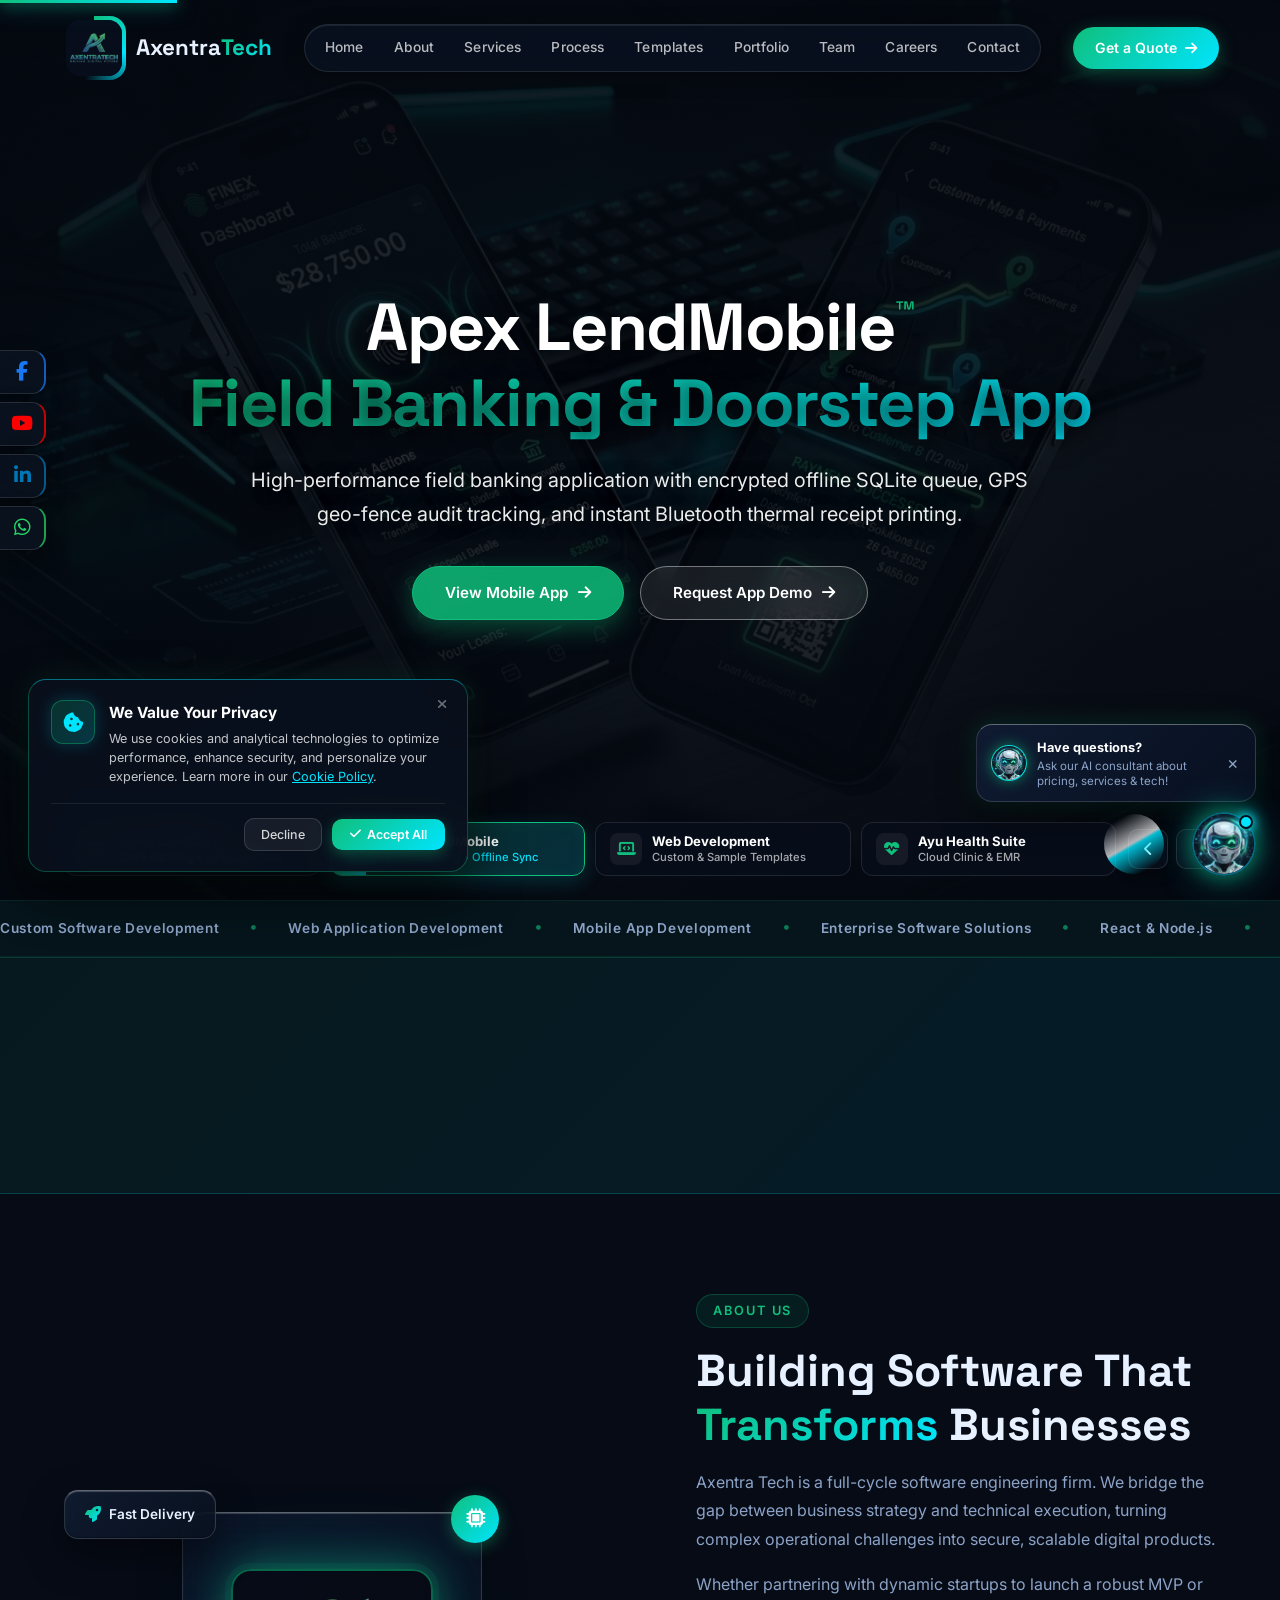
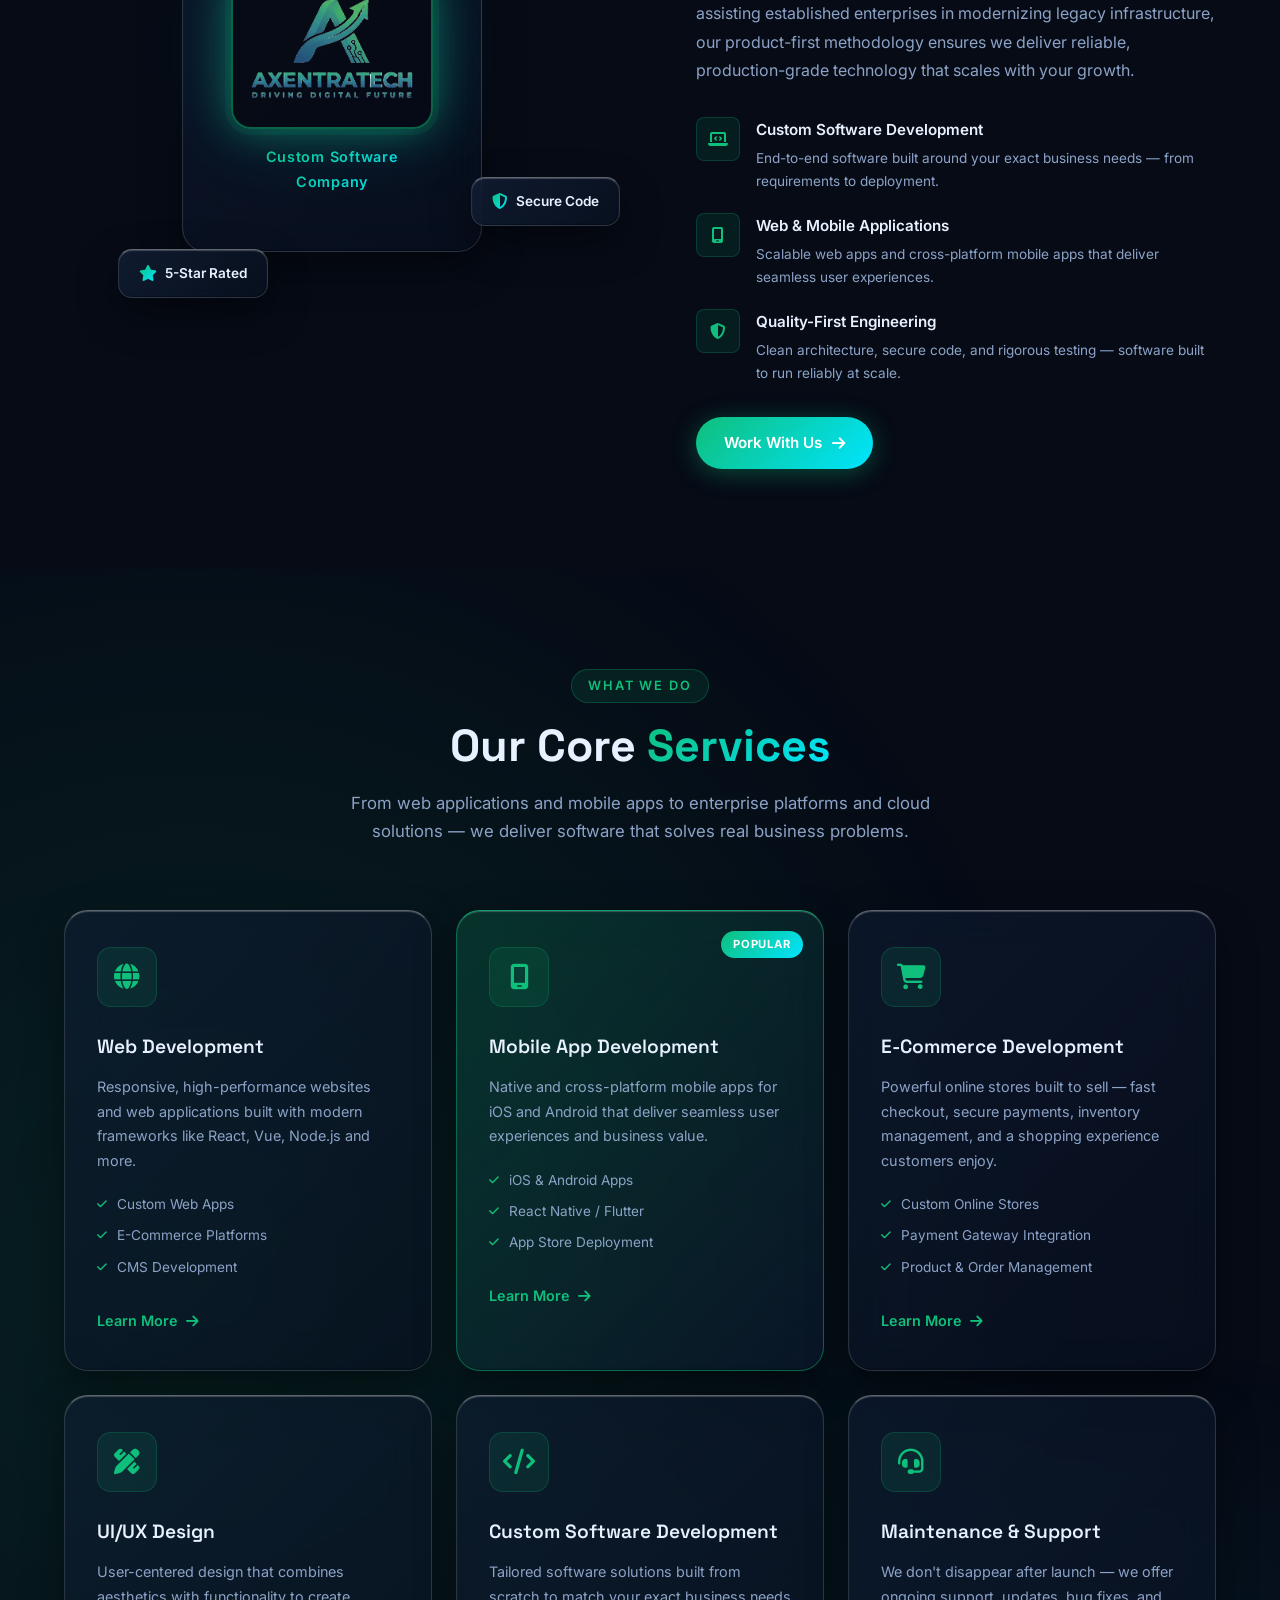
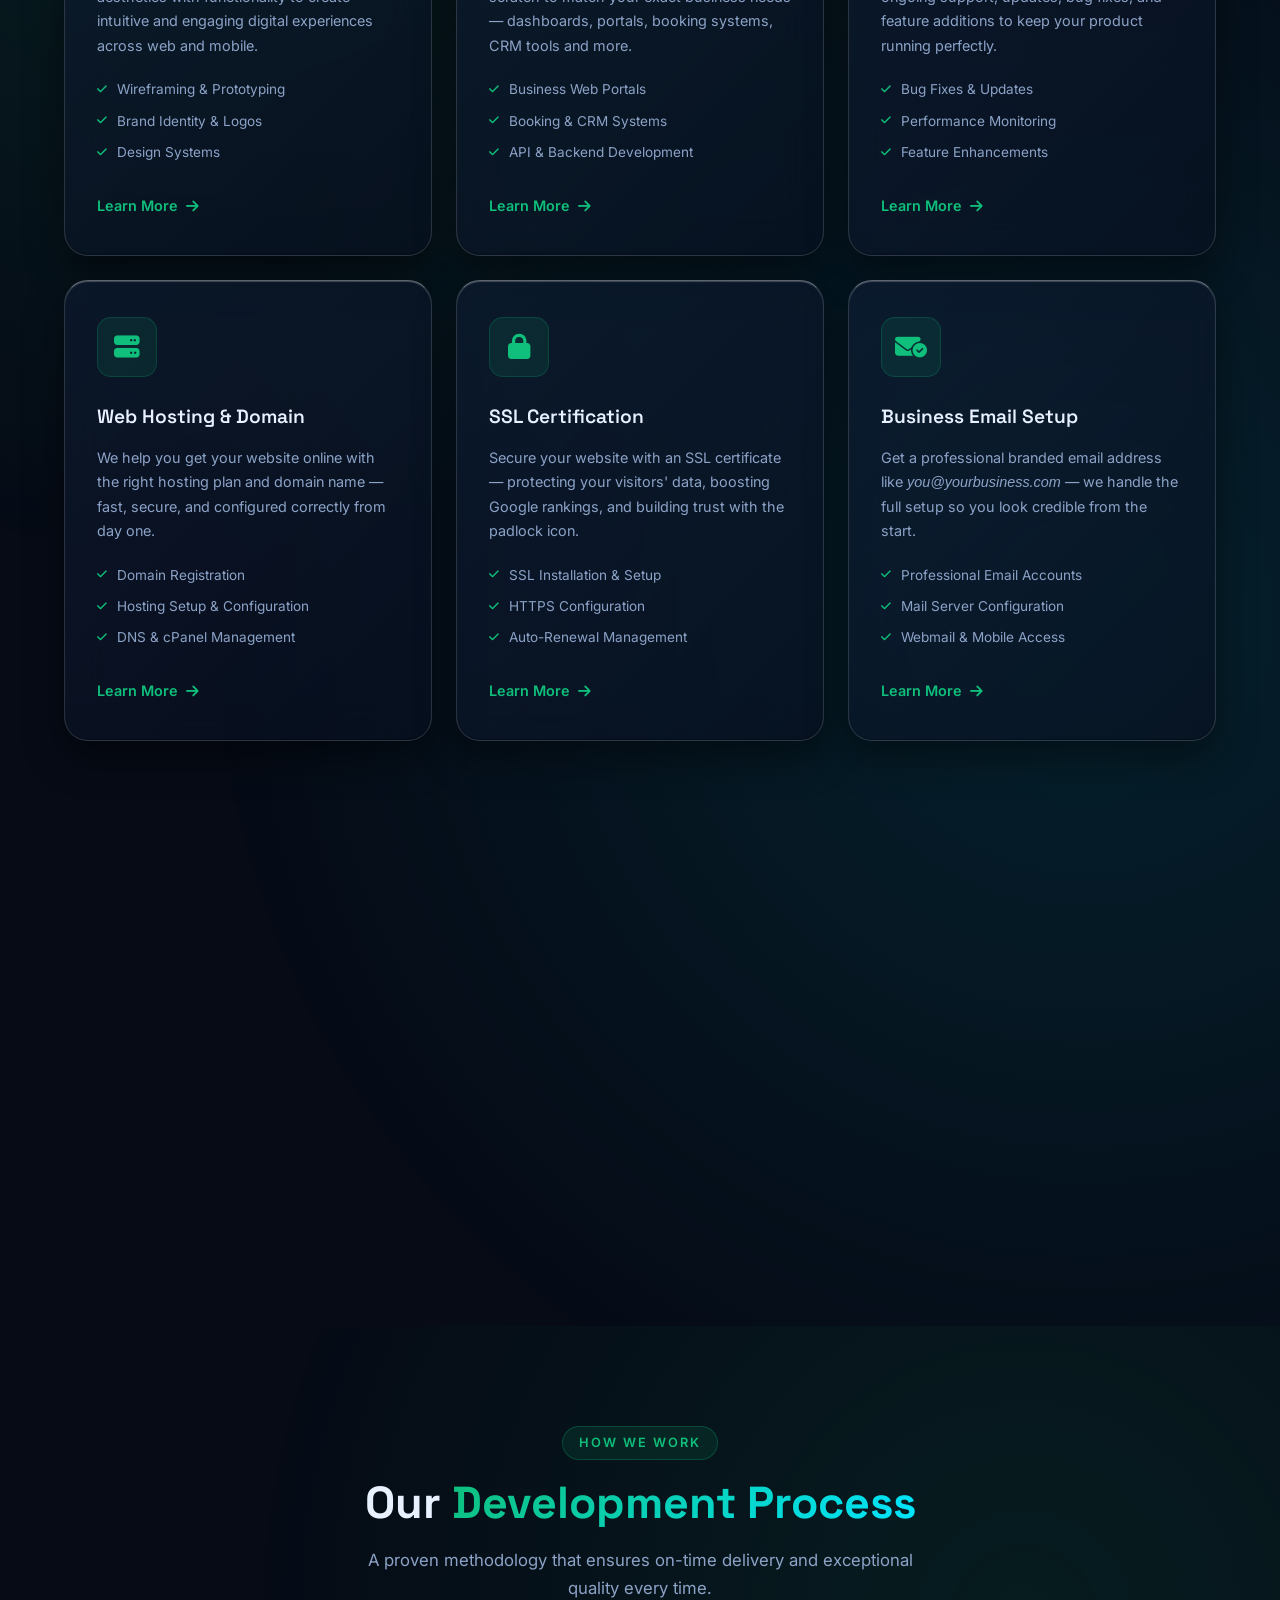
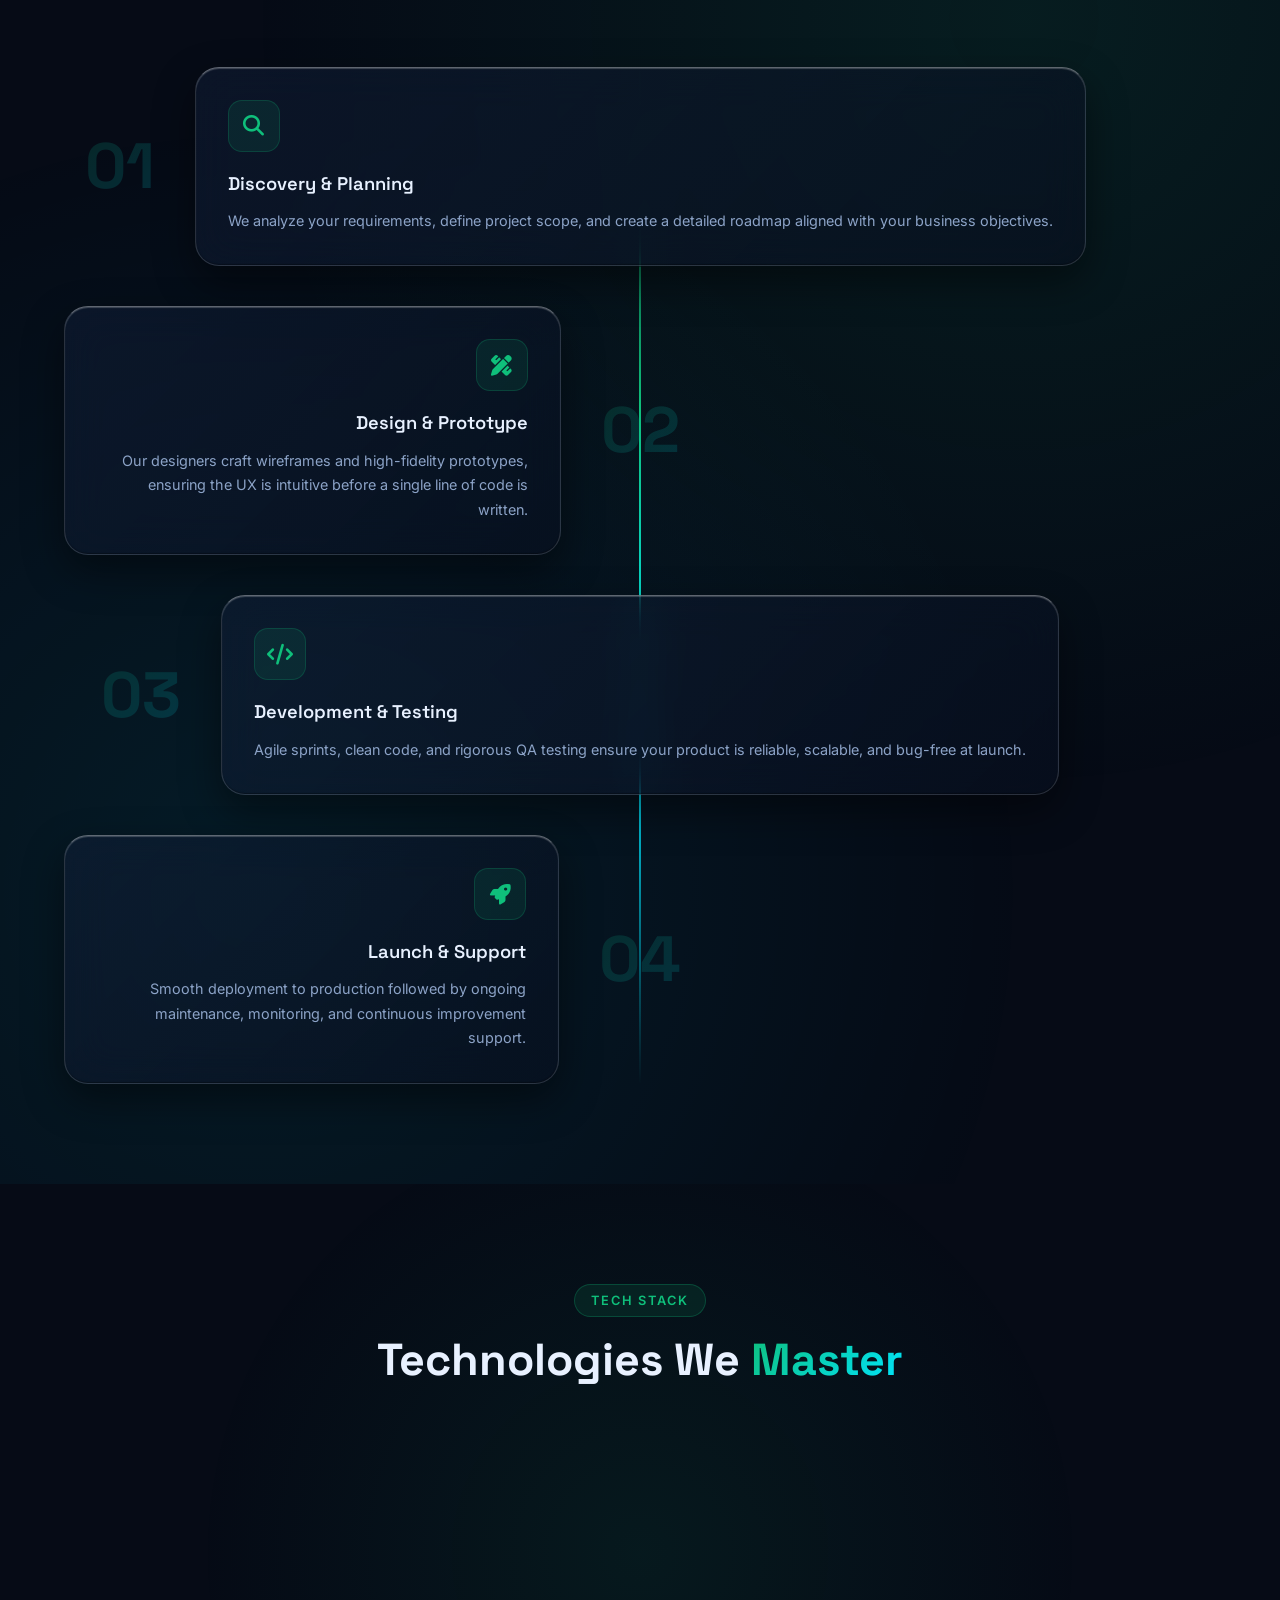
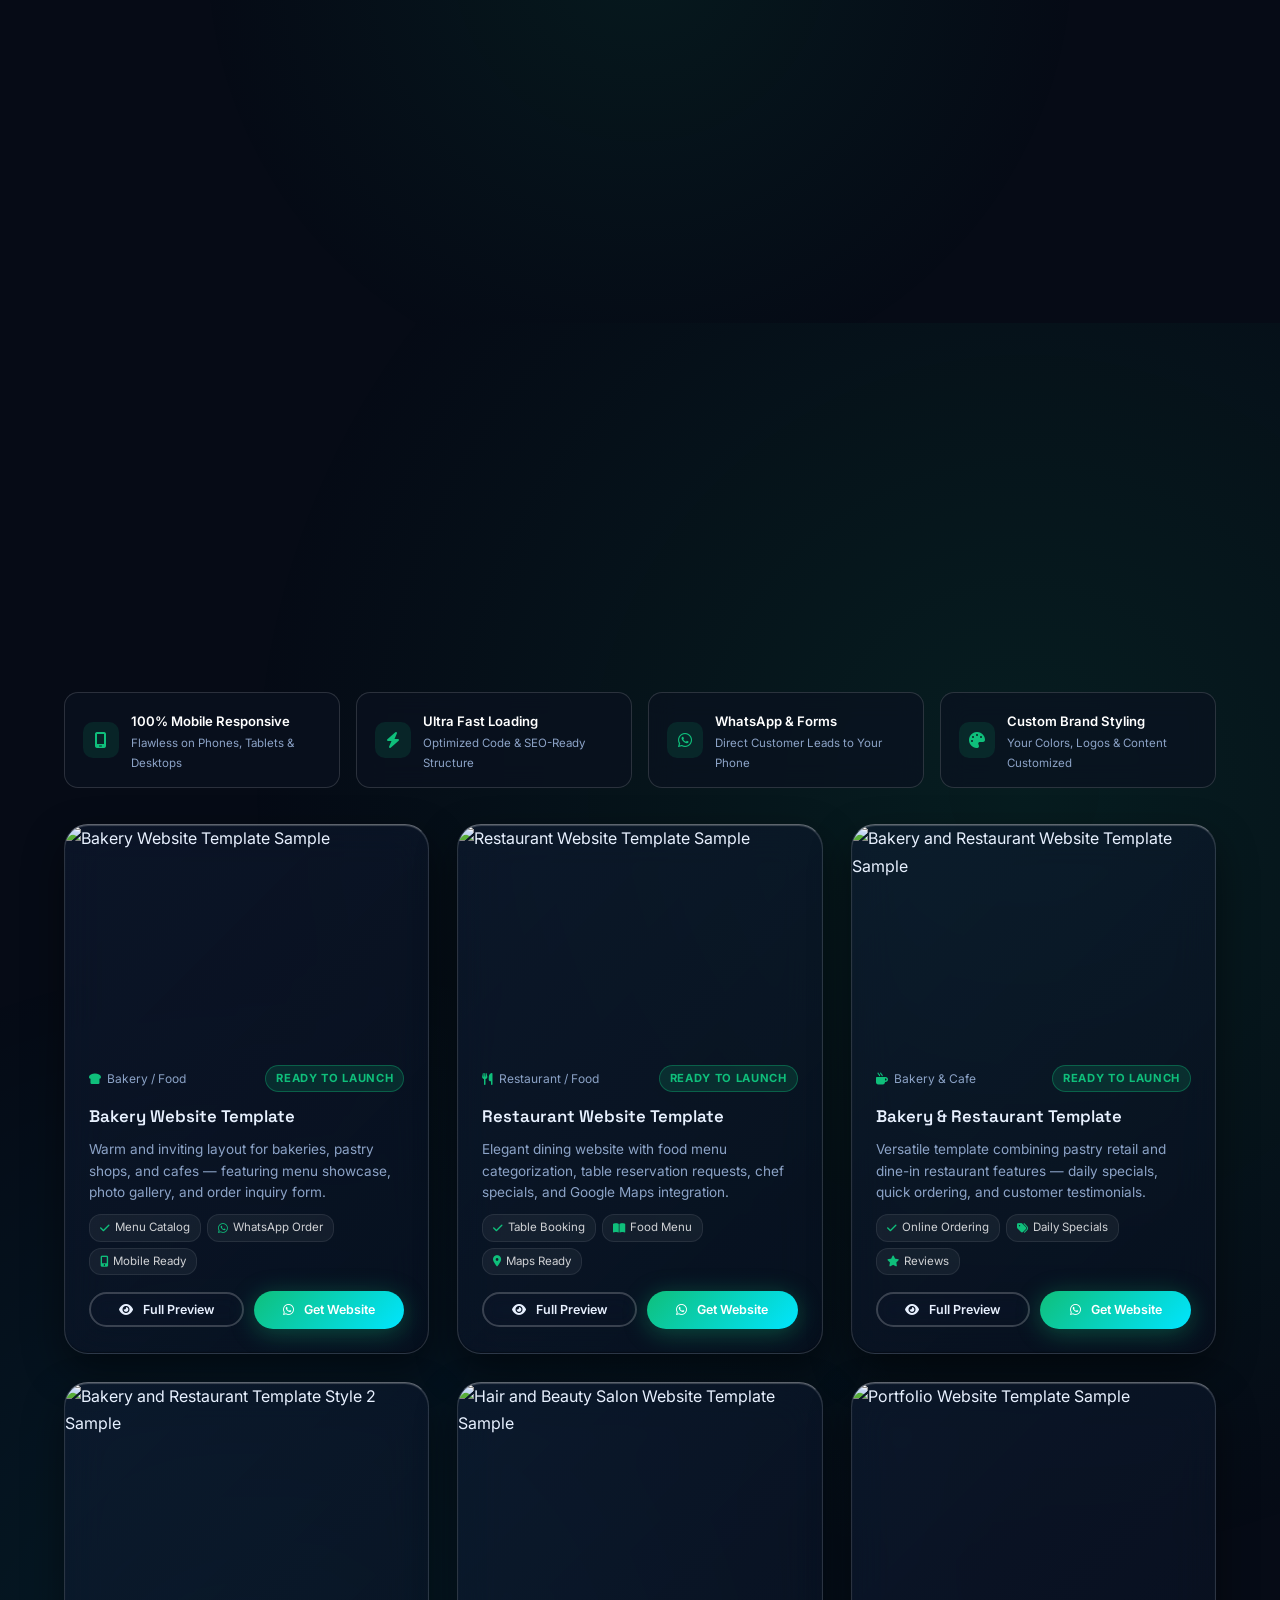
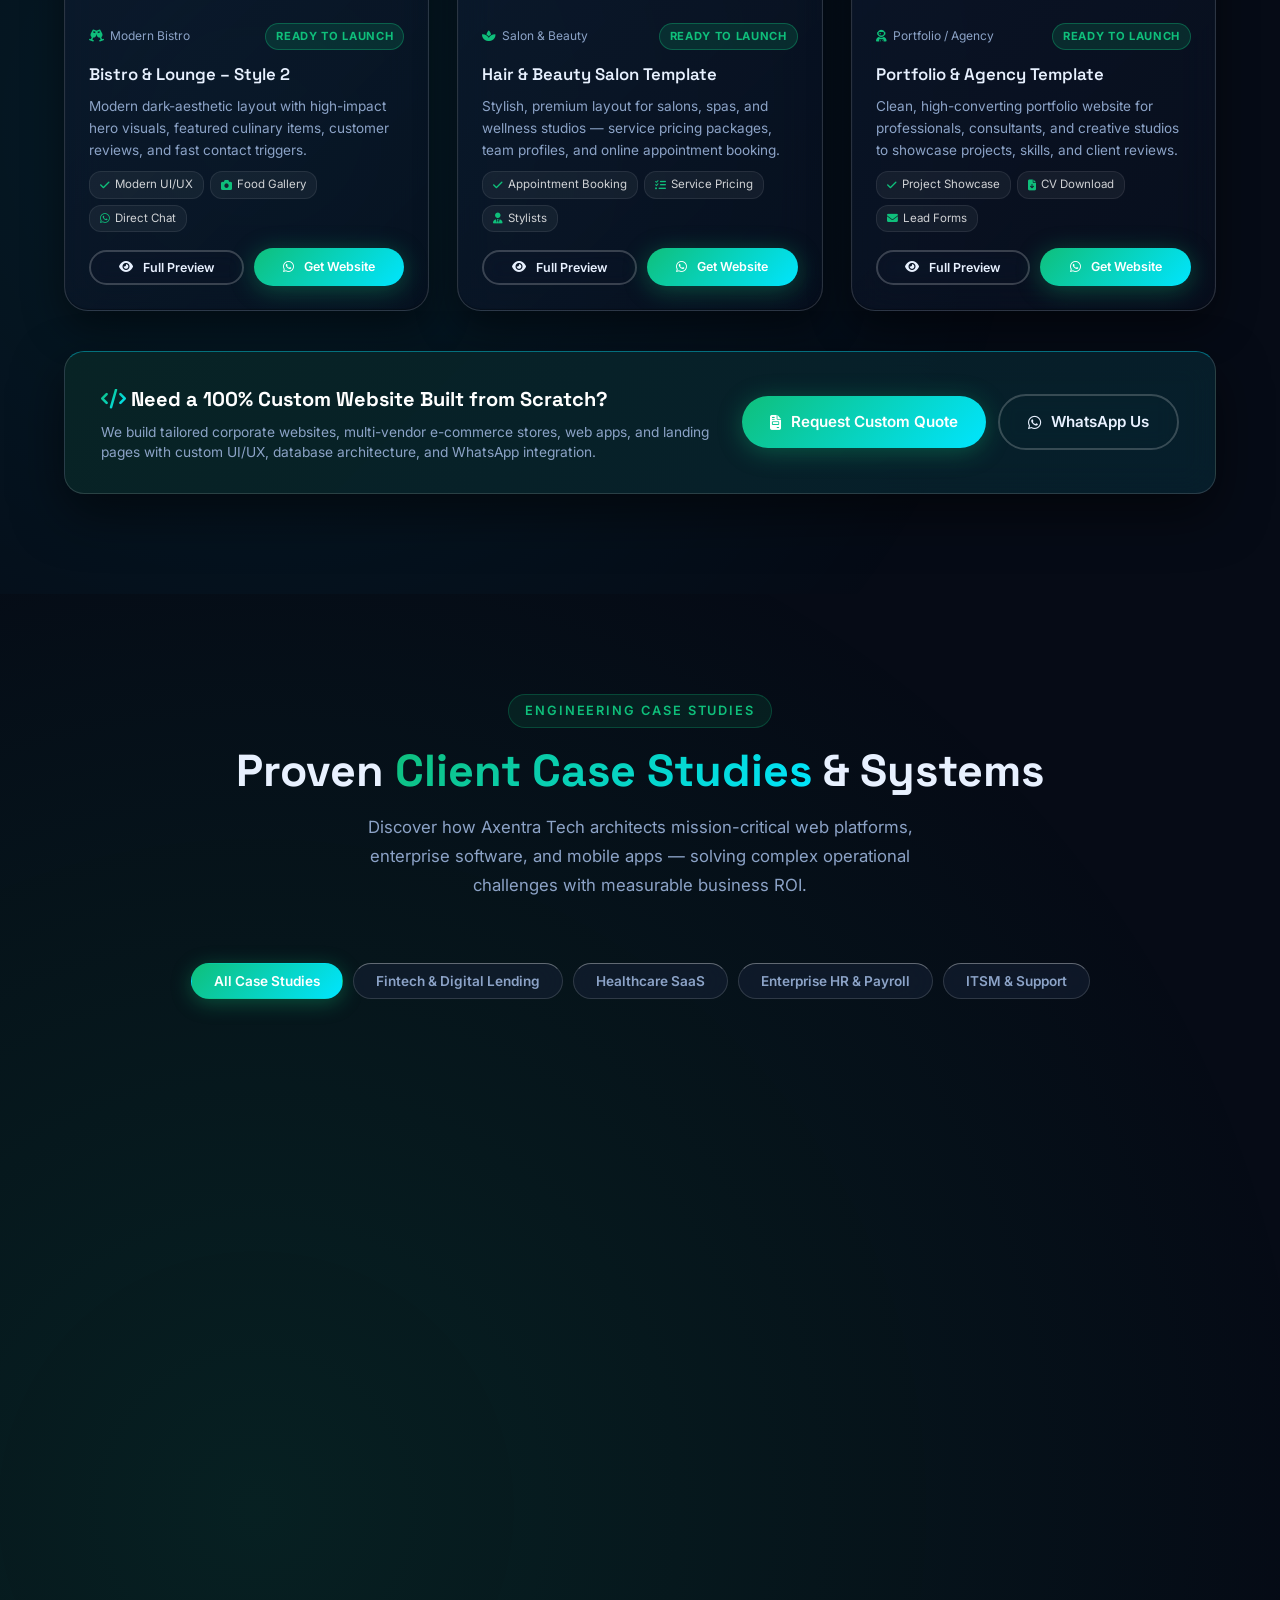
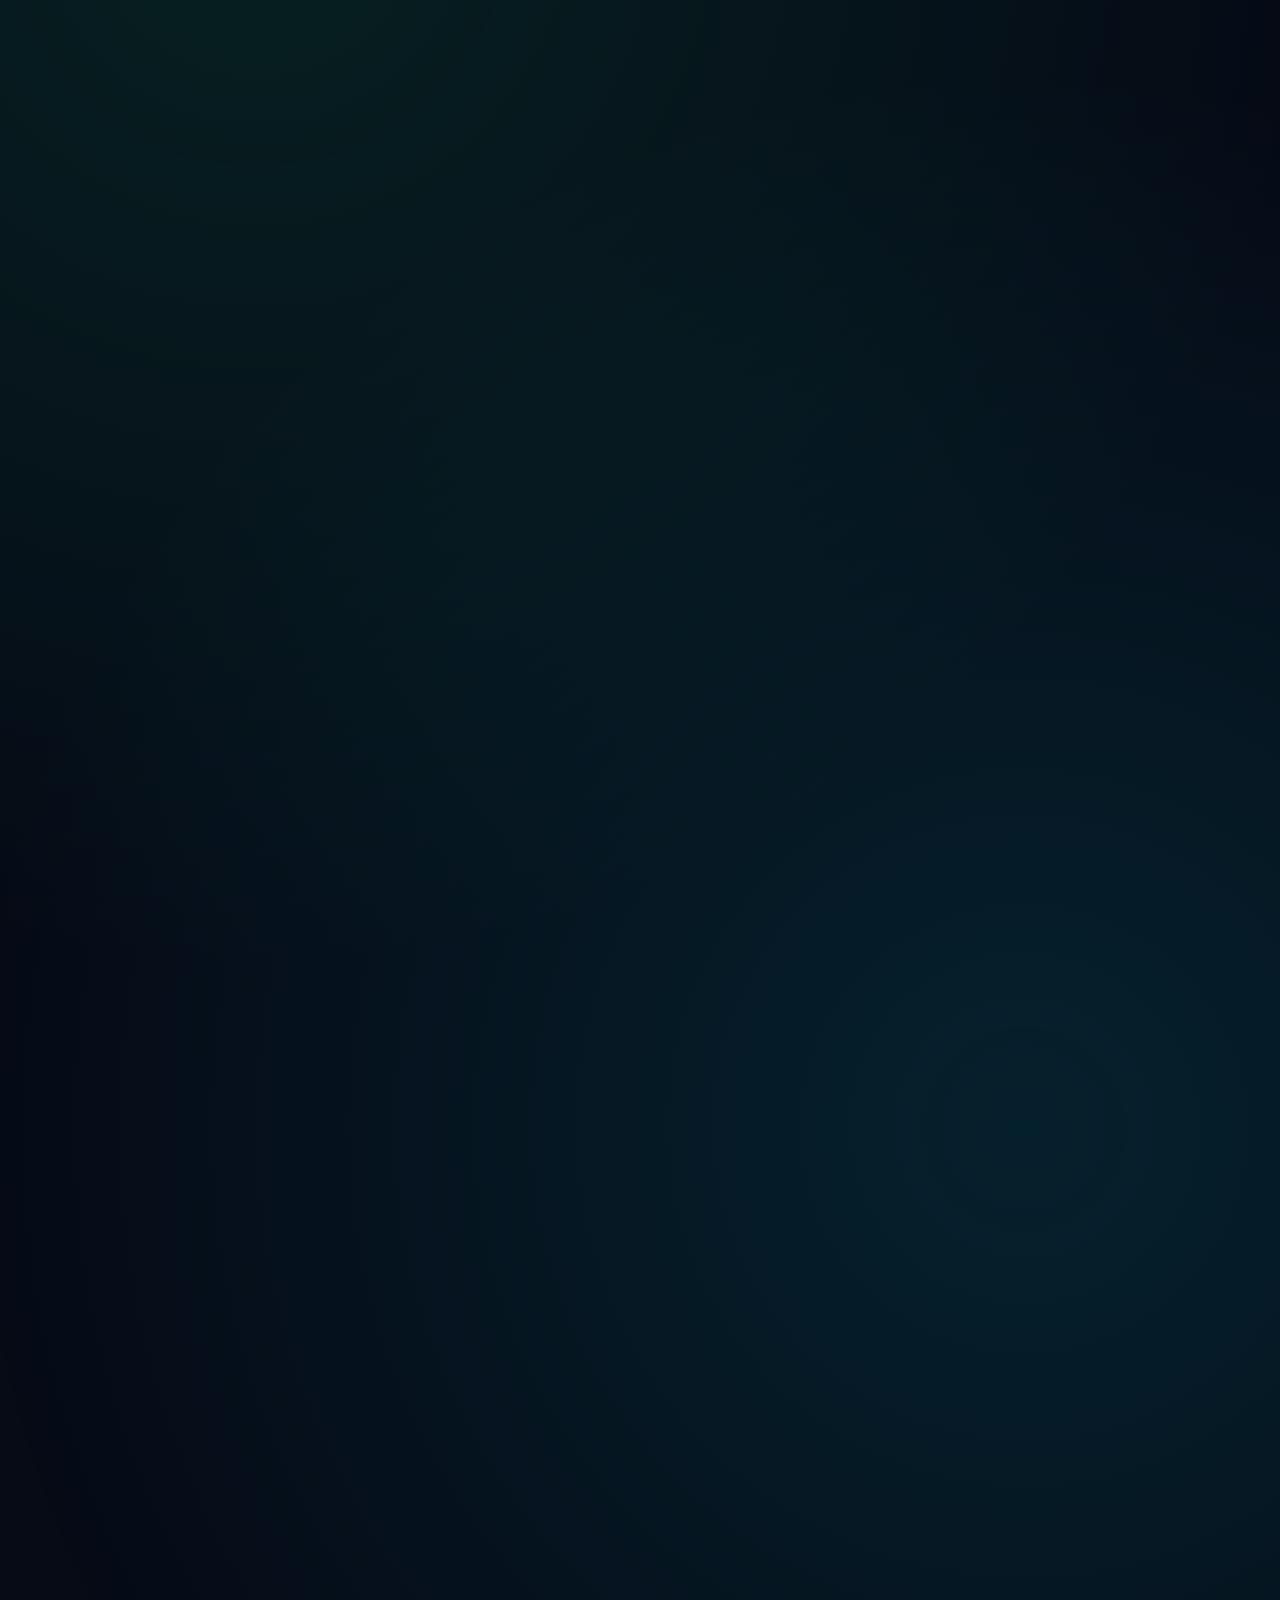
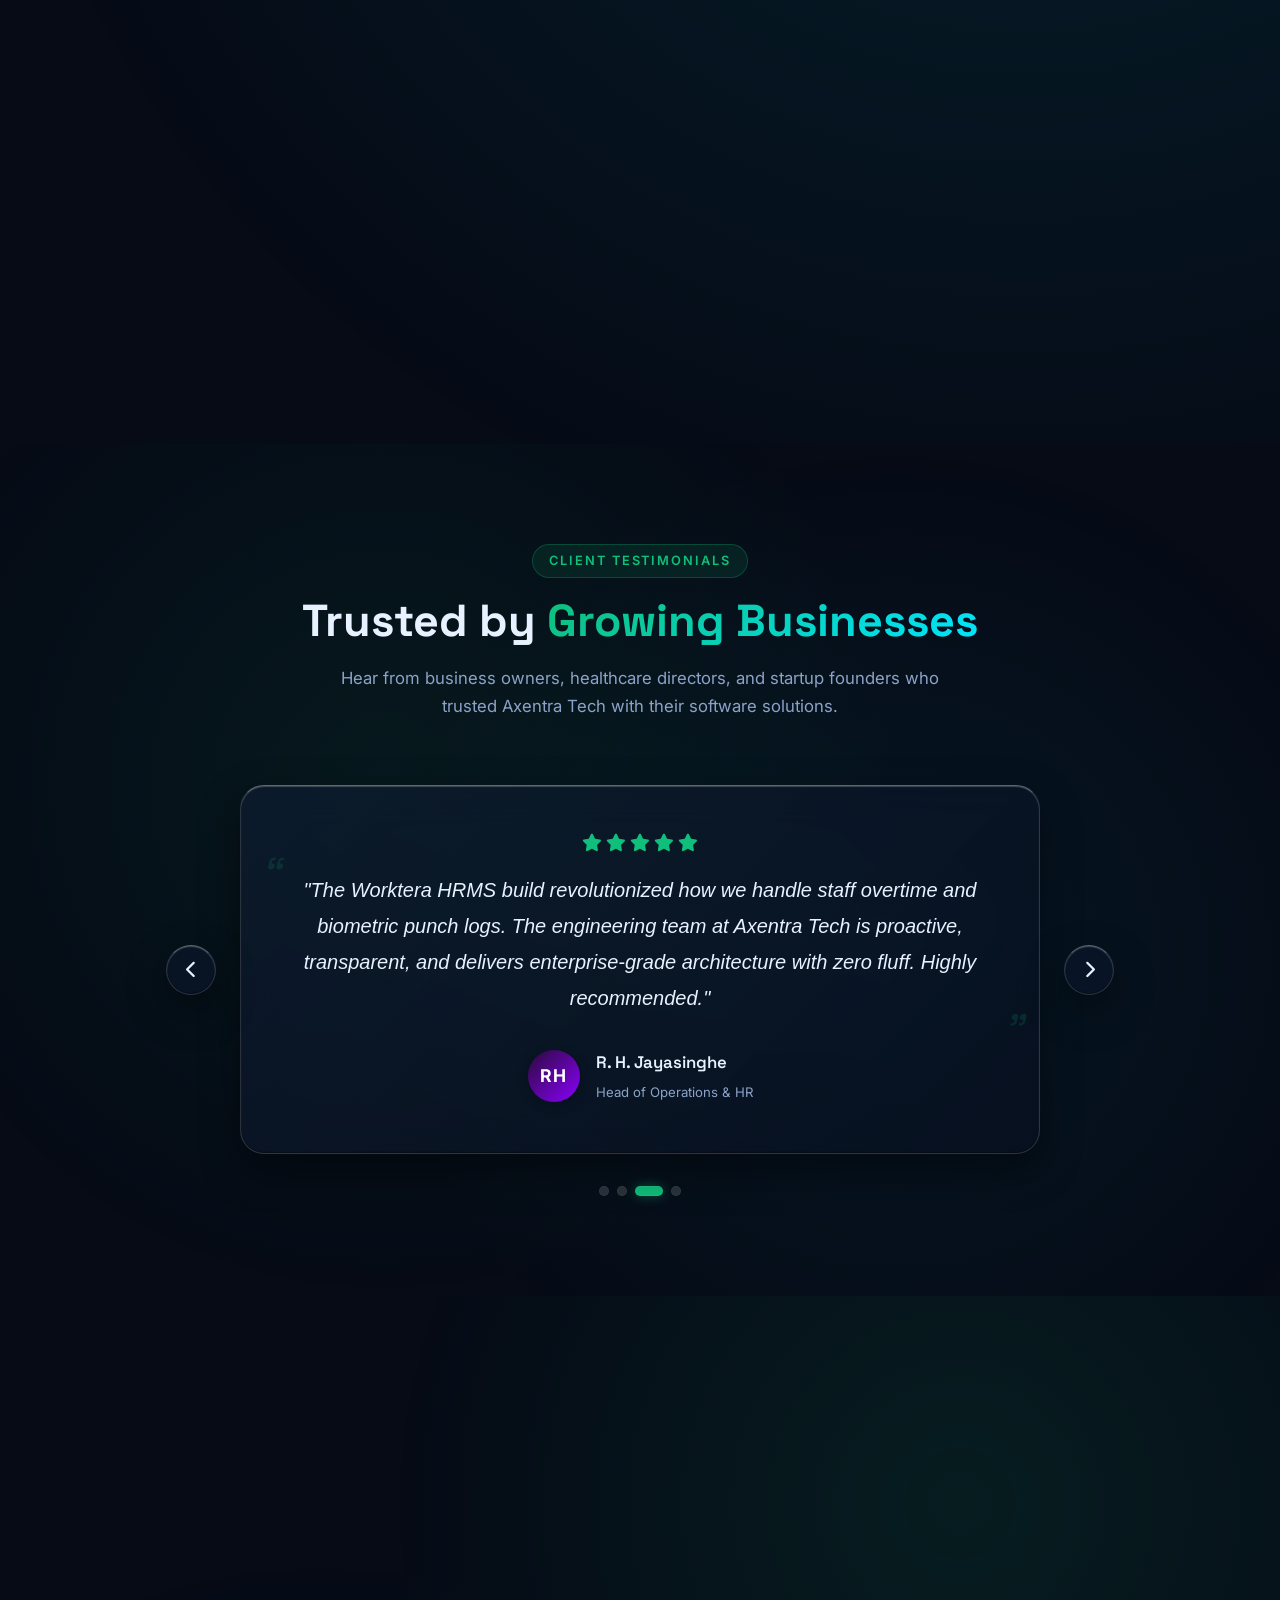
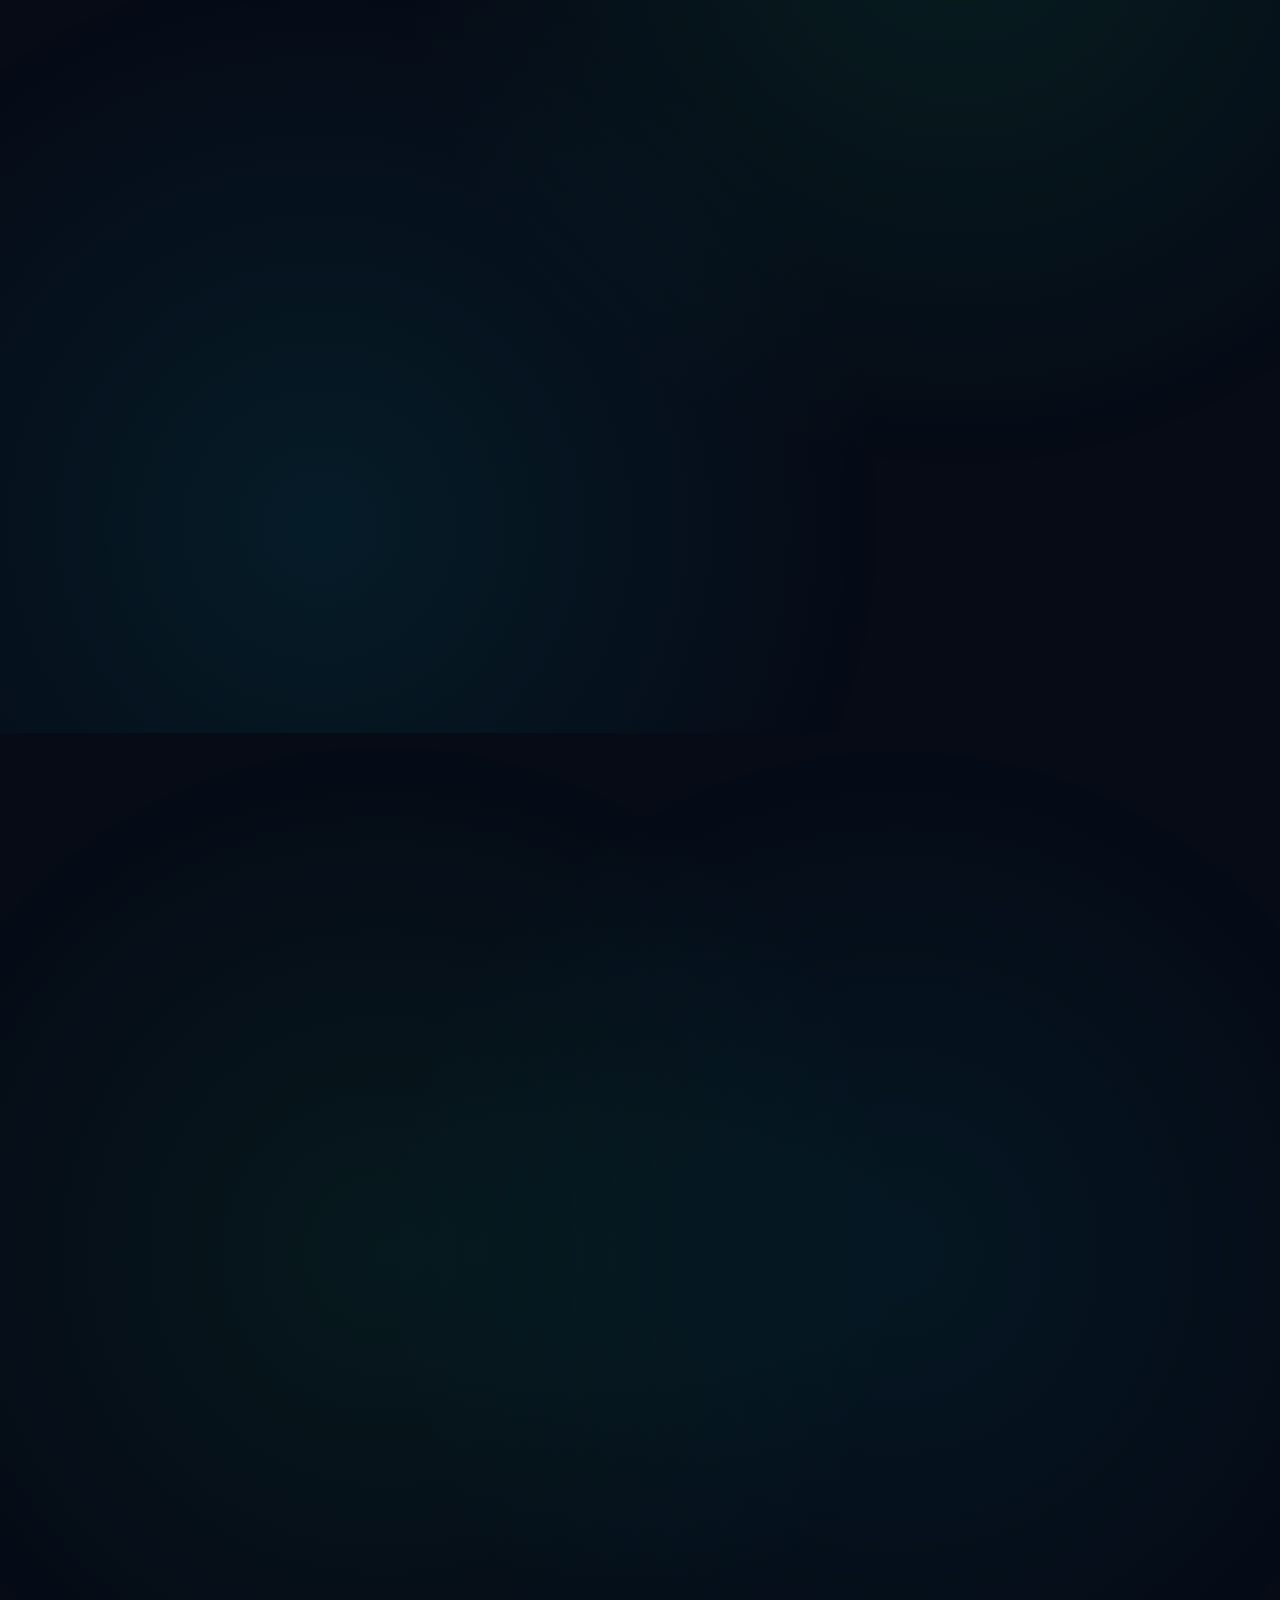
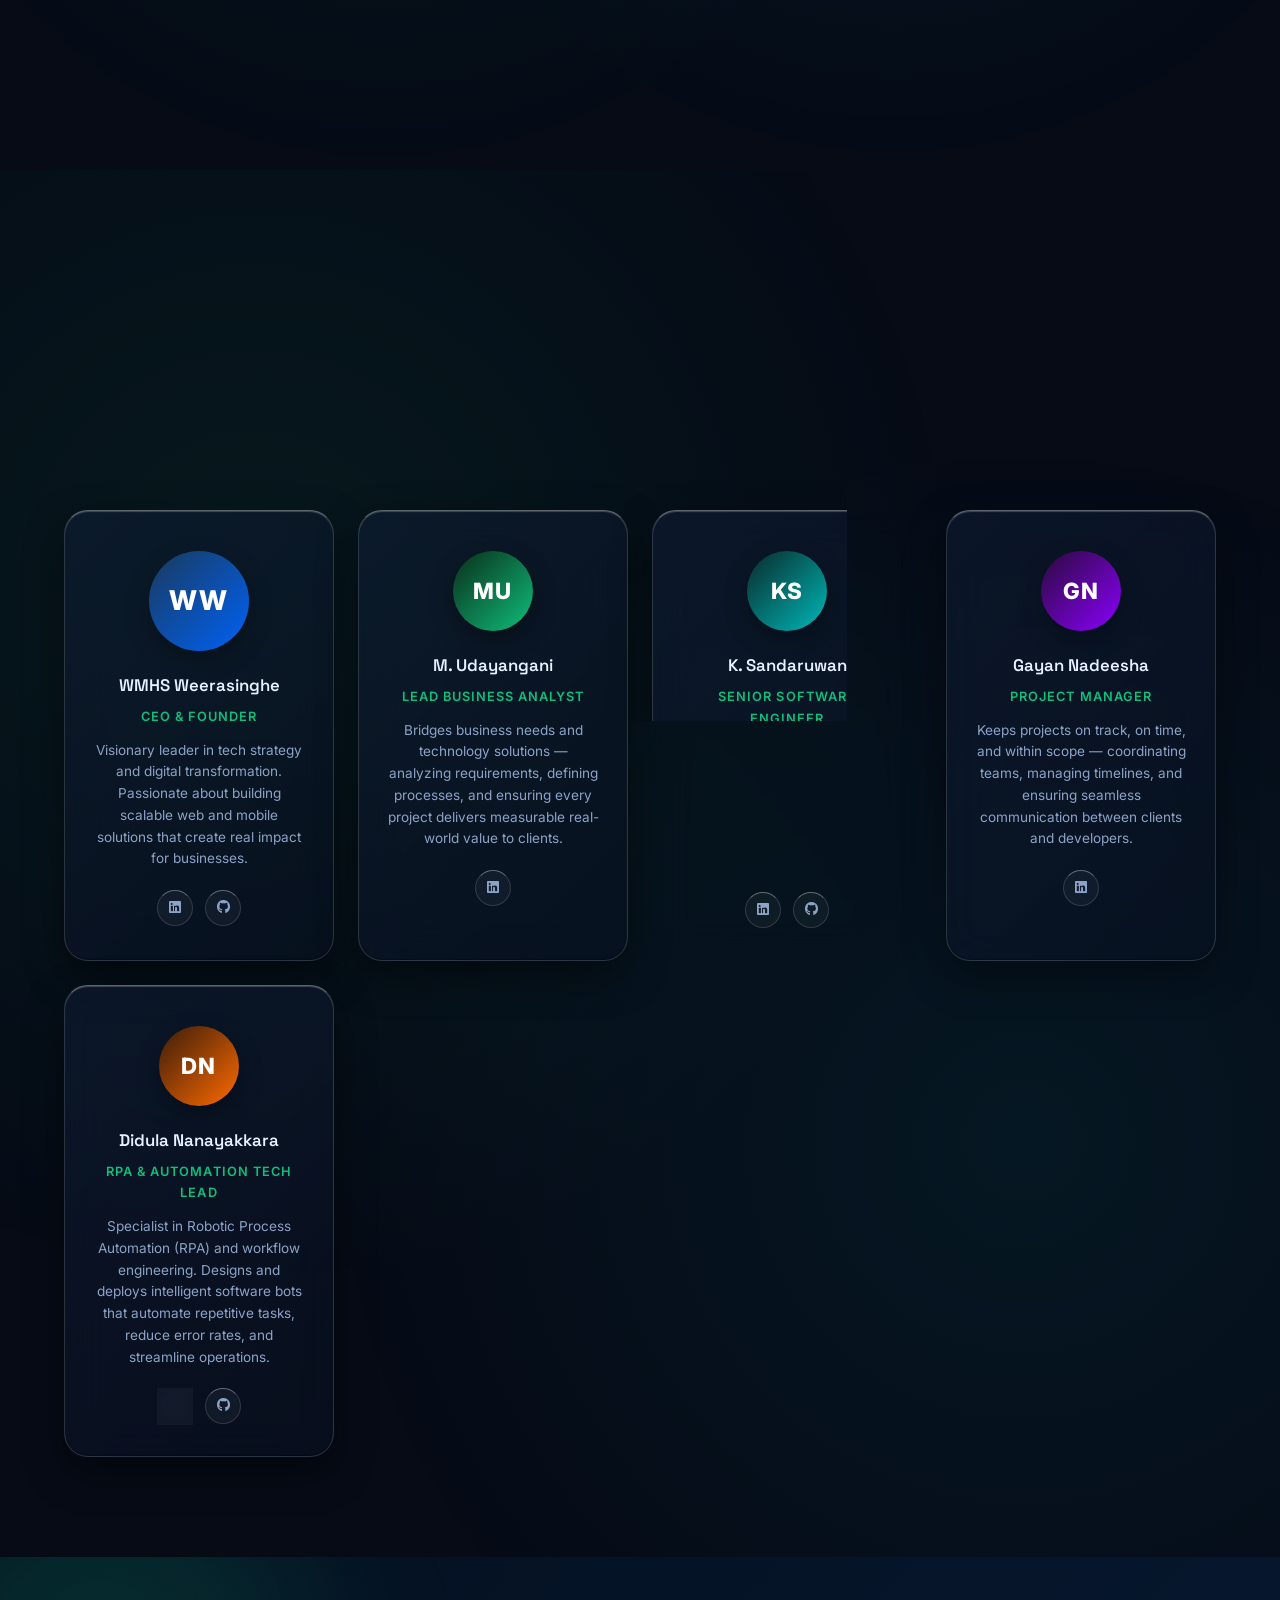
==== commit b4b8b006: "Enhance hero background slideshow and modernize navigation menu UI/UX" ====
--- a/index.html
+++ b/index.html
@@ -6,10 +6,10 @@
   <meta http-equiv="X-UA-Compatible" content="IE=edge" />
 
   <!-- Primary SEO Meta Tags -->
-  <title>Axentra Tech – Driving Digital Future | Software Solutions</title>
-  <meta name="title" content="Axentra Tech – Driving Digital Future | Software Solutions" />
-  <meta name="description" content="Axentra Tech delivers cutting-edge software solutions including web development, mobile apps, cloud computing, AI/ML, and digital transformation services for businesses worldwide." />
-  <meta name="keywords" content="software company, software solutions, web development, mobile app development, cloud computing, AI solutions, digital transformation, Axentra Tech" />
+  <title>Axentra Tech – Custom Software Development Company | Sri Lanka</title>
+  <meta name="title" content="Axentra Tech – Custom Software, Web & Mobile App Development" />
+  <meta name="description" content="Axentra Tech is a Sri Lanka-based software development company. We build custom web applications, mobile apps, enterprise software, and digital solutions that help businesses grow and scale." />
+  <meta name="keywords" content="software development company Sri Lanka, custom software development, web application development, mobile app development, enterprise software, React, Flutter, Node.js, Axentra Tech" />
   <meta name="robots" content="index, follow" />
   <meta name="author" content="Axentra Tech" />
   <link rel="canonical" href="https://www.axentratech.com/" />
@@ -17,16 +17,16 @@
   <!-- Open Graph / Facebook -->
   <meta property="og:type" content="website" />
   <meta property="og:url" content="https://www.axentratech.com/" />
-  <meta property="og:title" content="Axentra Tech – Driving Digital Future" />
-  <meta property="og:description" content="Cutting-edge software solutions for businesses. Web, Mobile, Cloud, AI & Digital Transformation." />
-  <meta property="og:image" content="logo.png" />
+  <meta property="og:title" content="Axentra Tech – Custom Software Development Company" />
+  <meta property="og:description" content="Sri Lanka's growing software company building custom web apps, mobile apps, and enterprise software solutions. Turning your ideas into powerful digital products." />
+  <meta property="og:image" content="assets/favicon.png" />
 
   <!-- Twitter -->
   <meta property="twitter:card" content="summary_large_image" />
   <meta property="twitter:url" content="https://www.axentratech.com/" />
-  <meta property="twitter:title" content="Axentra Tech – Driving Digital Future" />
-  <meta property="twitter:description" content="Cutting-edge software solutions for businesses. Web, Mobile, Cloud, AI & Digital Transformation." />
-  <meta property="twitter:image" content="logo.png" />
+  <meta property="twitter:title" content="Axentra Tech – Custom Software Development Company" />
+  <meta property="twitter:description" content="Sri Lanka's growing software company building custom web apps, mobile apps, and enterprise software solutions. Turning your ideas into powerful digital products." />
+  <meta property="twitter:image" content="assets/logo1.png" />
 
   <!-- Structured Data / Schema.org -->
   <script type="application/ld+json">
@@ -35,15 +35,25 @@
     "@type": "Organization",
     "name": "Axentra Tech",
     "url": "https://www.axentratech.com",
-    "logo": "https://www.axentratech.com/assets/logo.png",
-    "description": "Axentra Tech delivers cutting-edge software solutions including web development, mobile apps, cloud computing, and AI/ML services.",
+    "logo": "https://www.axentratech.com/assets/favicon.png",
+    "description": "Axentra Tech is a Sri Lanka-based custom software development company building web applications, mobile apps, and enterprise software solutions.",
     "foundingDate": "2024",
-    "slogan": "Driving Digital Future",
-    "contactPoint": {
-      "@type": "ContactPoint",
-      "contactType": "customer service",
-      "email": "info@axentratech.com"
+    "slogan": "Custom Software That Powers Your Business",
+    "address": {
+      "@type": "PostalAddress",
+      "addressLocality": "Pannipitiya",
+      "addressRegion": "Colombo",
+      "addressCountry": "LK"
     },
+    "contactPoint": [
+      {
+        "@type": "ContactPoint",
+        "telephone": "+94771757556",
+        "contactType": "customer service",
+        "email": "axentrat@gmail.com",
+        "availableLanguage": ["English", "Sinhala"]
+      }
+    ],
     "sameAs": [
       "https://www.linkedin.com/company/axentratech",
       "https://twitter.com/axentratech"
@@ -51,9 +61,60 @@
   }
   </script>
 
-  <!-- Favicon -->
-  <link rel="icon" type="image/png" href="logo.png" />
-  <link rel="apple-touch-icon" href="logo.png" />
+  <!-- WebSite + Sitelinks Searchbox Schema -->
+  <script type="application/ld+json">
+  {
+    "@context": "https://schema.org",
+    "@type": "WebSite",
+    "name": "Axentra Tech",
+    "url": "https://www.axentratech.com"
+  }
+  </script>
+
+  <!-- Sitelinks / WebPage Schema -->
+  <script type="application/ld+json">
+  {
+    "@context": "https://schema.org",
+    "@type": "ItemList",
+    "name": "Axentra Tech Site Sections",
+    "itemListElement": [
+      {
+        "@type": "SiteLinksSearchBox",
+        "url": "https://www.axentratech.com",
+        "potentialAction": {
+          "@type": "SearchAction",
+          "target": "https://www.axentratech.com/#{search_term_string}",
+          "query-input": "required name=search_term_string"
+        }
+      }
+    ]
+  }
+  </script>
+
+  <!-- BreadcrumbList for key pages -->
+  <script type="application/ld+json">
+  {
+    "@context": "https://schema.org",
+    "@type": "BreadcrumbList",
+    "itemListElement": [
+      { "@type": "ListItem", "position": 1, "name": "Home",      "item": "https://www.axentratech.com/" },
+      { "@type": "ListItem", "position": 2, "name": "About",     "item": "https://www.axentratech.com/#about" },
+      { "@type": "ListItem", "position": 3, "name": "Services",  "item": "https://www.axentratech.com/#services" },
+      { "@type": "ListItem", "position": 4, "name": "Templates", "item": "https://www.axentratech.com/#templates" },
+      { "@type": "ListItem", "position": 5, "name": "Portfolio", "item": "https://www.axentratech.com/#portfolio" },
+      { "@type": "ListItem", "position": 6, "name": "Team",      "item": "https://www.axentratech.com/#team" },
+      { "@type": "ListItem", "position": 7, "name": "Careers",   "item": "https://www.axentratech.com/#careers" },
+      { "@type": "ListItem", "position": 8, "name": "Contact",   "item": "https://www.axentratech.com/#contact" }
+    ]
+  }
+  </script>
+
+  <!-- Favicon & Web Manifest -->
+  <link rel="icon" type="image/png" sizes="512x512" href="assets/favicon.png" />
+  <link rel="icon" type="image/png" sizes="192x192" href="assets/favicon-192.png" />
+  <link rel="apple-touch-icon" sizes="180x180" href="assets/favicon-180.png" />
+  <link rel="manifest" href="site.webmanifest" />
+  <meta name="theme-color" content="#0fbf7b" />
 
   <!-- Google Fonts -->
   <link rel="preconnect" href="https://fonts.googleapis.com" />
@@ -64,17 +125,26 @@
   <link rel="stylesheet" href="https://cdnjs.cloudflare.com/ajax/libs/font-awesome/6.5.0/css/all.min.css" />
 
   <!-- Main Stylesheet -->
-  <link rel="stylesheet" href="style.css" />
+  <link rel="stylesheet" href="css/style.css?v=3.7.1" />
 </head>
 <body>
 
   <!-- ===== PRELOADER ===== -->
   <div id="preloader">
+    <div class="preloader-particles">
+      <span></span><span></span><span></span>
+      <span></span><span></span><span></span>
+    </div>
     <div class="preloader-inner">
       <div class="preloader-logo">
-        <img src="logo.png" alt="Axentra Tech" />
-      </div>
-      <div class="preloader-bar"><span></span></div>
+        <div class="preloader-glow"></div>
+        <img src="assets/logo1.png" alt="Axentra Tech" />
+      </div>
+      <p class="preloader-tagline">Custom Software Development</p>
+      <div class="preloader-bar">
+        <span></span>
+      </div>
+      <div class="preloader-percent">0%</div>
     </div>
   </div>
 
@@ -82,21 +152,107 @@
   <header id="navbar" role="banner">
     <nav class="nav-container" aria-label="Main Navigation">
       <a href="#home" class="nav-logo" aria-label="Axentra Tech Home">
-        <img src="logo.png" alt="Axentra Tech Logo" width="58" height="58" />
+        <div class="logo-circle">
+          <img src="assets/logo1.png" alt="Axentra Tech Logo" />
+        </div>
         <span class="logo-text">Axentra<em>Tech</em></span>
       </a>
 
       <ul class="nav-links" id="nav-links" role="menubar">
-        <li role="none"><a href="#home" class="nav-link active" role="menuitem">Home</a></li>
-        <li role="none"><a href="#about" class="nav-link" role="menuitem">About</a></li>
-        <li role="none"><a href="#services" class="nav-link" role="menuitem">Services</a></li>
-        <li role="none"><a href="#process" class="nav-link" role="menuitem">Process</a></li>
-        <li role="none"><a href="#portfolio" class="nav-link" role="menuitem">Portfolio</a></li>
-        <li role="none"><a href="#team" class="nav-link" role="menuitem">Team</a></li>
-        <li role="none"><a href="#contact" class="nav-link" role="menuitem">Contact</a></li>
+        <li role="none">
+          <a href="#home" class="nav-link active" role="menuitem">
+            <span class="nav-link-content">
+              <i class="fas fa-house"></i>
+              <span>Home</span>
+            </span>
+            <i class="fas fa-chevron-right nav-link-arrow" aria-hidden="true"></i>
+          </a>
+        </li>
+        <li role="none">
+          <a href="#about" class="nav-link" role="menuitem">
+            <span class="nav-link-content">
+              <i class="fas fa-building"></i>
+              <span>About</span>
+            </span>
+            <i class="fas fa-chevron-right nav-link-arrow" aria-hidden="true"></i>
+          </a>
+        </li>
+        <li role="none">
+          <a href="#services" class="nav-link" role="menuitem">
+            <span class="nav-link-content">
+              <i class="fas fa-layer-group"></i>
+              <span>Services</span>
+            </span>
+            <i class="fas fa-chevron-right nav-link-arrow" aria-hidden="true"></i>
+          </a>
+        </li>
+        <li role="none">
+          <a href="#process" class="nav-link" role="menuitem">
+            <span class="nav-link-content">
+              <i class="fas fa-diagram-project"></i>
+              <span>Process</span>
+            </span>
+            <i class="fas fa-chevron-right nav-link-arrow" aria-hidden="true"></i>
+          </a>
+        </li>
+        <li role="none">
+          <a href="#templates" class="nav-link" role="menuitem">
+            <span class="nav-link-content">
+              <i class="fas fa-laptop-code"></i>
+              <span>Templates</span>
+            </span>
+            <i class="fas fa-chevron-right nav-link-arrow" aria-hidden="true"></i>
+          </a>
+        </li>
+        <li role="none">
+          <a href="#portfolio" class="nav-link" role="menuitem">
+            <span class="nav-link-content">
+              <i class="fas fa-cubes"></i>
+              <span>Portfolio</span>
+            </span>
+            <i class="fas fa-chevron-right nav-link-arrow" aria-hidden="true"></i>
+          </a>
+        </li>
+        <li role="none">
+          <a href="#team" class="nav-link" role="menuitem">
+            <span class="nav-link-content">
+              <i class="fas fa-users"></i>
+              <span>Team</span>
+            </span>
+            <i class="fas fa-chevron-right nav-link-arrow" aria-hidden="true"></i>
+          </a>
+        </li>
+        <li role="none">
+          <a href="#careers" class="nav-link" role="menuitem">
+            <span class="nav-link-content">
+              <i class="fas fa-briefcase"></i>
+              <span>Careers</span>
+            </span>
+            <i class="fas fa-chevron-right nav-link-arrow" aria-hidden="true"></i>
+          </a>
+        </li>
+        <li role="none">
+          <a href="#contact" class="nav-link" role="menuitem">
+            <span class="nav-link-content">
+              <i class="fas fa-envelope"></i>
+              <span>Contact</span>
+            </span>
+            <i class="fas fa-chevron-right nav-link-arrow" aria-hidden="true"></i>
+          </a>
+        </li>
+
+        <!-- Mobile Drawer Quick Actions -->
+        <li class="mobile-menu-footer" role="none">
+          <a href="#contact" class="btn btn-primary mobile-cta-btn">
+            <i class="fas fa-paper-plane"></i> Get a Free Quote
+          </a>
+          <a href="https://wa.me/94771757556" target="_blank" rel="noopener noreferrer" class="btn btn-outline mobile-cta-btn" style="border-color: #25d366; color: #25d366;">
+            <i class="fab fa-whatsapp"></i> Chat on WhatsApp
+          </a>
+        </li>
       </ul>
 
-      <a href="#contact" class="btn btn-primary nav-cta">Get a Quote</a>
+      <a href="#contact" class="btn btn-primary nav-cta">Get a Quote <i class="fas fa-arrow-right"></i></a>
 
       <button class="hamburger" id="hamburger" aria-label="Toggle menu" aria-expanded="false" aria-controls="nav-links">
         <span></span><span></span><span></span>
@@ -106,95 +262,194 @@
 
   <main>
 
-    <!-- ===== HERO SECTION ===== -->
-    <section id="home" class="hero" aria-label="Hero">
-      <div class="hero-bg">
-        <div class="hero-grid"></div>
-        <div class="hero-orb orb-1"></div>
-        <div class="hero-orb orb-2"></div>
-        <div class="hero-orb orb-3"></div>
-        <div class="particles" id="particles"></div>
-      </div>
-
-      <div class="container hero-content">
-        <div class="hero-badge">
-          <span class="badge-dot"></span>
-          <span>Trusted Software Partner</span>
-        </div>
-        <h1 class="hero-title">
-          We Build <span class="gradient-text">Digital Solutions</span><br />
-          That <span class="gradient-text">Drive Growth</span>
-        </h1>
-        <p class="hero-subtitle">
-          Axentra Tech empowers businesses with cutting-edge software — from web &amp; mobile apps to AI, cloud, and full digital transformation.
-        </p>
-        <div class="hero-actions">
-          <a href="#services" class="btn btn-primary btn-lg">
-            <span>Explore Services</span>
-            <i class="fas fa-arrow-right"></i>
-          </a>
-          <a href="#contact" class="btn btn-outline btn-lg">
-            <i class="fas fa-calendar"></i>
-            <span>Book a Consultation</span>
-          </a>
-        </div>
-        <div class="hero-stats">
-          <div class="stat-item">
-            <span class="stat-number" data-target="150">0</span><span class="stat-plus">+</span>
-            <span class="stat-label">Projects Delivered</span>
-          </div>
-          <div class="stat-divider"></div>
-          <div class="stat-item">
-            <span class="stat-number" data-target="98">0</span><span class="stat-plus">%</span>
-            <span class="stat-label">Client Satisfaction</span>
-          </div>
-          <div class="stat-divider"></div>
-          <div class="stat-item">
-            <span class="stat-number" data-target="50">0</span><span class="stat-plus">+</span>
-            <span class="stat-label">Happy Clients</span>
-          </div>
-          <div class="stat-divider"></div>
-          <div class="stat-item">
-            <span class="stat-number" data-target="5">0</span><span class="stat-plus">+</span>
-            <span class="stat-label">Years Experience</span>
-          </div>
-        </div>
-      </div>
-
-      <div class="hero-scroll">
-        <a href="#about" aria-label="Scroll to about section">
-          <div class="scroll-mouse"><div class="scroll-wheel"></div></div>
-          <span>Scroll Down</span>
-        </a>
+    <!-- ===== HERO SECTION (FULL-BLEED 7S ON-IMAGE SLIDESHOW) ===== -->
+    <section id="home" class="hero" aria-label="Hero" data-aos="fade">
+      <!-- 7-Second Global Progress Bar -->
+      <div class="hero-progress-bar" id="showcaseProgressBar" aria-hidden="true"></div>
+
+      <!-- Full-Bleed Background Slides Track -->
+      <div class="hero-slider-container" id="showcaseSlider" role="region" aria-roledescription="carousel" aria-label="Axentra Software Showcase">
+
+        <!-- Slide 1: Apex LendCore (Core Banking & 100% Full Code Sale) -->
+        <div class="hero-slide active" role="group" aria-roledescription="slide" aria-label="1 of 4: Apex LendCore Core Banking & Microfinance">
+          <div class="hero-slide-bg" style="background-image: url('assets/slide_core_banking.jpg');"></div>
+          <div class="hero-slide-overlay"></div>
+          <div class="hero-slide-content-center">
+            <h1 class="hero-cinematic-title">
+              Apex LendCore<span class="trademark">™</span><br />
+              <span class="gradient-text">Core Banking Platform</span>
+            </h1>
+            <p class="hero-cinematic-desc">
+              CBSL-compliant core banking system with 100% full source code ownership. Zero recurring license fees, automated loan underwriting, and complete IP control.
+            </p>
+            <div class="hero-cinematic-actions">
+              <a href="#portfolio" class="btn btn-cinematic-primary">Explore Platform <i class="fas fa-arrow-right"></i></a>
+              <a href="https://wa.me/94771757556?text=Hi%20Axentra%20Tech%2C%20I%20am%20interested%20in%20purchasing%20the%20Full%20Source%20Code%20for%20Apex%20LendCore." target="_blank" rel="noopener noreferrer" class="btn btn-cinematic-outline">Buy Full Source Code <i class="fas fa-arrow-right"></i></a>
+            </div>
+          </div>
+        </div>
+
+        <!-- Slide 2: Apex LendMobile (Field Banking & Offline Sync) -->
+        <div class="hero-slide" role="group" aria-roledescription="slide" aria-label="2 of 4: Apex LendMobile Field Banking & Doorstep Lending">
+          <div class="hero-slide-bg" style="background-image: url('assets/slide_mobile_fintech.jpg');"></div>
+          <div class="hero-slide-overlay"></div>
+          <div class="hero-slide-content-center">
+            <h1 class="hero-cinematic-title">
+              Apex LendMobile<span class="trademark">™</span><br />
+              <span class="gradient-text">Field Banking &amp; Doorstep App</span>
+            </h1>
+            <p class="hero-cinematic-desc">
+              High-performance field banking application with encrypted offline SQLite queue, GPS geo-fence audit tracking, and instant Bluetooth thermal receipt printing.
+            </p>
+            <div class="hero-cinematic-actions">
+              <a href="#portfolio" class="btn btn-cinematic-primary">View Mobile App <i class="fas fa-arrow-right"></i></a>
+              <a href="https://wa.me/94771757556?text=Hi%20Axentra%20Tech%2C%20I%20am%20interested%20in%20Apex%20LendMobile." target="_blank" rel="noopener noreferrer" class="btn btn-cinematic-outline">Request App Demo <i class="fas fa-arrow-right"></i></a>
+            </div>
+          </div>
+        </div>
+
+        <!-- Slide 3: Custom Website Development & Sample Templates -->
+        <div class="hero-slide" role="group" aria-roledescription="slide" aria-label="3 of 4: Custom Website Development & Sample Templates">
+          <div class="hero-slide-bg" style="background-image: url('assets/slide_web_development.jpg');"></div>
+          <div class="hero-slide-overlay"></div>
+          <div class="hero-slide-content-center">
+            <h1 class="hero-cinematic-title">
+              Custom Websites<br />
+              <span class="gradient-text">&amp; Ready Business Templates</span>
+            </h1>
+            <p class="hero-cinematic-desc">
+              High-converting, ultra-fast responsive websites engineered for your business with direct WhatsApp ordering and attached ready-to-launch templates.
+            </p>
+            <div class="hero-cinematic-actions">
+              <a href="#templates" class="btn btn-cinematic-primary">View Sample Templates <i class="fas fa-arrow-right"></i></a>
+              <a href="https://wa.me/94771757556?text=Hi%20Axentra%20Tech%2C%20I%20am%20interested%20in%20Website%20Development%20for%20my%20business." target="_blank" rel="noopener noreferrer" class="btn btn-cinematic-outline">Chat on WhatsApp <i class="fab fa-whatsapp"></i></a>
+            </div>
+          </div>
+        </div>
+
+        <!-- Slide 4: Ayu Health Suite (Cloud Clinic & EMR) -->
+        <div class="hero-slide" role="group" aria-roledescription="slide" aria-label="4 of 4: Ayu Health Suite Cloud Clinic & EMR">
+          <div class="hero-slide-bg" style="background-image: url('assets/slide_healthcare_emr.jpg');"></div>
+          <div class="hero-slide-overlay"></div>
+          <div class="hero-slide-content-center">
+            <h1 class="hero-cinematic-title">
+              Ayu Health Suite<span class="trademark">™</span><br />
+              <span class="gradient-text">Cloud Clinic &amp; EMR Platform</span>
+            </h1>
+            <p class="hero-cinematic-desc">
+              Smart clinical management system with digital prescriptions, drug interaction safety warnings, multi-doctor queue tokens, and automated WhatsApp reminders.
+            </p>
+            <div class="hero-cinematic-actions">
+              <a href="#portfolio" class="btn btn-cinematic-primary">Discover Ayu Health <i class="fas fa-arrow-right"></i></a>
+              <a href="https://wa.me/94771757556?text=Hi%20Axentra%20Tech%2C%20I%20am%20interested%20in%20Ayu%20Health%20Suite." target="_blank" rel="noopener noreferrer" class="btn btn-cinematic-outline">Chat with Us <i class="fab fa-whatsapp"></i></a>
+            </div>
+          </div>
+        </div>
+
+      </div>
+
+      <!-- Bottom Interactive Navigation Bar (Tabs & 7s Progress Bars) -->
+      <div class="hero-bottom-nav-bar">
+        <div class="hero-nav-wrapper">
+          <!-- 4 Quick-Switch Tabs -->
+          <div class="hero-tabs-grid" role="tablist" aria-label="Software Capabilities">
+            <button class="showcase-tab-btn active" role="tab" aria-selected="true" data-index="0">
+              <span class="tab-icon"><i class="fas fa-university"></i></span>
+              <span class="tab-text">
+                <strong>Apex LendCore</strong>
+                <small>Core Banking • Full Code Sale</small>
+              </span>
+              <span class="tab-progress-line"></span>
+            </button>
+            <button class="showcase-tab-btn" role="tab" aria-selected="false" data-index="1">
+              <span class="tab-icon"><i class="fas fa-mobile-screen"></i></span>
+              <span class="tab-text">
+                <strong>Apex LendMobile</strong>
+                <small>Field Banking • Offline Sync</small>
+              </span>
+              <span class="tab-progress-line"></span>
+            </button>
+            <button class="showcase-tab-btn" role="tab" aria-selected="false" data-index="2">
+              <span class="tab-icon"><i class="fas fa-laptop-code"></i></span>
+              <span class="tab-text">
+                <strong>Web Development</strong>
+                <small>Custom &amp; Sample Templates</small>
+              </span>
+              <span class="tab-progress-line"></span>
+            </button>
+            <button class="showcase-tab-btn" role="tab" aria-selected="false" data-index="3">
+              <span class="tab-icon"><i class="fas fa-heart-pulse"></i></span>
+              <span class="tab-text">
+                <strong>Ayu Health Suite</strong>
+                <small>Cloud Clinic &amp; EMR</small>
+              </span>
+              <span class="tab-progress-line"></span>
+            </button>
+          </div>
+
+          <!-- Prev/Next Controls -->
+          <div class="hero-nav-arrow-group">
+            <button class="showcase-nav-btn" id="showcasePrev" aria-label="Previous Slide">
+              <i class="fas fa-chevron-left"></i>
+            </button>
+            <button class="showcase-nav-btn" id="showcaseNext" aria-label="Next Slide">
+              <i class="fas fa-chevron-right"></i>
+            </button>
+          </div>
+        </div>
       </div>
     </section>
 
     <!-- ===== MARQUEE STRIP ===== -->
     <div class="marquee-strip" aria-hidden="true">
       <div class="marquee-track">
-        <span>Web Development</span><i class="fas fa-circle"></i>
-        <span>Mobile Apps</span><i class="fas fa-circle"></i>
-        <span>Cloud Solutions</span><i class="fas fa-circle"></i>
-        <span>AI & Machine Learning</span><i class="fas fa-circle"></i>
+        <span>Custom Software Development</span><i class="fas fa-circle"></i>
+        <span>Web Application Development</span><i class="fas fa-circle"></i>
+        <span>Mobile App Development</span><i class="fas fa-circle"></i>
+        <span>Enterprise Software Solutions</span><i class="fas fa-circle"></i>
+        <span>React &amp; Node.js</span><i class="fas fa-circle"></i>
+        <span>Flutter &amp; React Native</span><i class="fas fa-circle"></i>
+        <span>E-Commerce Platforms</span><i class="fas fa-circle"></i>
         <span>UI/UX Design</span><i class="fas fa-circle"></i>
-        <span>Cybersecurity</span><i class="fas fa-circle"></i>
-        <span>Digital Transformation</span><i class="fas fa-circle"></i>
-        <span>DevOps</span><i class="fas fa-circle"></i>
-        <span>Data Analytics</span><i class="fas fa-circle"></i>
-        <span>ERP Solutions</span><i class="fas fa-circle"></i>
+        <span>API &amp; Backend Development</span><i class="fas fa-circle"></i>
+        <span>Cloud &amp; DevOps</span><i class="fas fa-circle"></i>
         <!-- Duplicate for seamless loop -->
-        <span>Web Development</span><i class="fas fa-circle"></i>
-        <span>Mobile Apps</span><i class="fas fa-circle"></i>
-        <span>Cloud Solutions</span><i class="fas fa-circle"></i>
-        <span>AI & Machine Learning</span><i class="fas fa-circle"></i>
+        <span>Custom Software Development</span><i class="fas fa-circle"></i>
+        <span>Web Application Development</span><i class="fas fa-circle"></i>
+        <span>Mobile App Development</span><i class="fas fa-circle"></i>
+        <span>Enterprise Software Solutions</span><i class="fas fa-circle"></i>
+        <span>React &amp; Node.js</span><i class="fas fa-circle"></i>
+        <span>Flutter &amp; React Native</span><i class="fas fa-circle"></i>
+        <span>E-Commerce Platforms</span><i class="fas fa-circle"></i>
         <span>UI/UX Design</span><i class="fas fa-circle"></i>
-        <span>Cybersecurity</span><i class="fas fa-circle"></i>
-        <span>Digital Transformation</span><i class="fas fa-circle"></i>
-        <span>DevOps</span><i class="fas fa-circle"></i>
-        <span>Data Analytics</span><i class="fas fa-circle"></i>
-        <span>ERP Solutions</span><i class="fas fa-circle"></i>
+        <span>API &amp; Backend Development</span><i class="fas fa-circle"></i>
+        <span>Cloud &amp; DevOps</span><i class="fas fa-circle"></i>
       </div>
     </div>
+
+    <!-- ===== STATS BAR ===== -->
+    <section class="stats-bar" aria-label="Company Statistics">
+      <div class="container">
+        <div class="stats-grid">
+          <div class="stat-item" data-aos="fade-up" data-aos-delay="0">
+            <div class="stat-num-row"><span class="stat-number" data-target="10">0</span><span class="stat-plus">+</span></div>
+            <div class="stat-label">Projects Delivered</div>
+          </div>
+          <div class="stat-item" data-aos="fade-up" data-aos-delay="100">
+            <div class="stat-num-row"><span class="stat-number" data-target="4">0</span><span class="stat-plus">+</span></div>
+            <div class="stat-label">Skilled Experts</div>
+          </div>
+          <div class="stat-item" data-aos="fade-up" data-aos-delay="200">
+            <div class="stat-num-row"><span class="stat-number" data-target="19">0</span><span class="stat-plus">+</span></div>
+            <div class="stat-label">Technologies Used</div>
+          </div>
+          <div class="stat-item" data-aos="fade-up" data-aos-delay="300">
+            <div class="stat-num-row"><span class="stat-number">24</span><span class="stat-plus">h</span></div>
+            <div class="stat-label">Support Response</div>
+          </div>
+        </div>
+      </div>
+    </section>
 
     <!-- ===== ABOUT SECTION ===== -->
     <section id="about" class="section about-section" aria-label="About Axentra Tech">
@@ -206,8 +461,8 @@
                 <div class="about-icon-badge">
                   <i class="fas fa-microchip"></i>
                 </div>
-                <img src="logo.png" alt="Axentra Tech" class="about-logo-large" />
-                <p class="about-tagline">Driving Digital Future</p>
+                <img src="assets/logo1.png" alt="Axentra Tech" class="about-logo-large" />
+                <p class="about-tagline">Custom Software Company</p>
               </div>
               <div class="about-floating-card card-f1">
                 <i class="fas fa-rocket"></i>
@@ -226,34 +481,34 @@
 
           <div class="about-content" data-aos="fade-left">
             <div class="section-label">About Us</div>
-            <h2 class="section-title">We Turn <span class="gradient-text">Ideas</span> Into Powerful <span class="gradient-text">Software</span></h2>
+            <h2 class="section-title">Building Software That <span class="gradient-text">Transforms</span> Businesses</h2>
             <p class="about-text">
-              Axentra Tech is a forward-thinking software company dedicated to delivering innovative digital solutions. We partner with startups, SMBs, and enterprises to build technology that scales with your business.
+              Axentra Tech is a full-cycle software engineering firm. We bridge the gap between business strategy and technical execution, turning complex operational challenges into secure, scalable digital products.
             </p>
             <p class="about-text">
-              Our team of expert engineers, designers, and strategists work collaboratively to deliver products that are not just functional — but transformative.
+              Whether partnering with dynamic startups to launch a robust MVP or assisting established enterprises in modernizing legacy infrastructure, our product-first methodology ensures we deliver reliable, production-grade technology that scales with your growth.
             </p>
 
             <div class="about-values">
               <div class="value-item">
-                <div class="value-icon"><i class="fas fa-bullseye"></i></div>
+                <div class="value-icon"><i class="fas fa-laptop-code"></i></div>
                 <div>
-                  <h4>Mission-Driven</h4>
-                  <p>We align technology with your business goals to create meaningful impact.</p>
+                  <h4>Custom Software Development</h4>
+                  <p>End-to-end software built around your exact business needs — from requirements to deployment.</p>
                 </div>
               </div>
               <div class="value-item">
-                <div class="value-icon"><i class="fas fa-lightbulb"></i></div>
+                <div class="value-icon"><i class="fas fa-mobile-screen"></i></div>
                 <div>
-                  <h4>Innovation First</h4>
-                  <p>Constantly evolving with the latest tech to keep you ahead of the curve.</p>
+                  <h4>Web &amp; Mobile Applications</h4>
+                  <p>Scalable web apps and cross-platform mobile apps that deliver seamless user experiences.</p>
                 </div>
               </div>
               <div class="value-item">
-                <div class="value-icon"><i class="fas fa-handshake"></i></div>
+                <div class="value-icon"><i class="fas fa-shield-halved"></i></div>
                 <div>
-                  <h4>Client Partnership</h4>
-                  <p>Transparent communication and long-term relationships are our foundation.</p>
+                  <h4>Quality-First Engineering</h4>
+                  <p>Clean architecture, secure code, and rigorous testing — software built to run reliably at scale.</p>
                 </div>
               </div>
             </div>
@@ -273,7 +528,7 @@
         <div class="section-header" data-aos="fade-up">
           <div class="section-label">What We Do</div>
           <h2 class="section-title">Our Core <span class="gradient-text">Services</span></h2>
-          <p class="section-subtitle">Comprehensive software solutions tailored for modern businesses across all industries.</p>
+          <p class="section-subtitle">From web applications and mobile apps to enterprise platforms and cloud solutions — we deliver software that solves real business problems.</p>
         </div>
 
         <div class="services-grid">
@@ -308,60 +563,114 @@
 
           <article class="service-card" data-aos="fade-up" data-delay="200">
             <div class="service-icon">
-              <i class="fas fa-cloud"></i>
-            </div>
-            <h3>Cloud Solutions</h3>
-            <p>Scalable cloud infrastructure design, migration, and management using AWS, Azure, and Google Cloud platforms.</p>
+              <i class="fas fa-shopping-cart"></i>
+            </div>
+            <h3>E-Commerce Development</h3>
+            <p>Powerful online stores built to sell — fast checkout, secure payments, inventory management, and a shopping experience customers enjoy.</p>
             <ul class="service-features">
-              <li><i class="fas fa-check"></i> Cloud Migration</li>
-              <li><i class="fas fa-check"></i> DevOps & CI/CD</li>
-              <li><i class="fas fa-check"></i> Cloud Architecture</li>
+              <li><i class="fas fa-check"></i> Custom Online Stores</li>
+              <li><i class="fas fa-check"></i> Payment Gateway Integration</li>
+              <li><i class="fas fa-check"></i> Product & Order Management</li>
             </ul>
             <a href="#contact" class="service-link">Learn More <i class="fas fa-arrow-right"></i></a>
           </article>
 
           <article class="service-card" data-aos="fade-up" data-delay="0">
             <div class="service-icon">
-              <i class="fas fa-brain"></i>
-            </div>
-            <h3>AI & Machine Learning</h3>
-            <p>Intelligent solutions powered by artificial intelligence and ML to automate processes and uncover valuable insights.</p>
-            <ul class="service-features">
-              <li><i class="fas fa-check"></i> Predictive Analytics</li>
-              <li><i class="fas fa-check"></i> NLP & Chatbots</li>
-              <li><i class="fas fa-check"></i> Computer Vision</li>
-            </ul>
-            <a href="#contact" class="service-link">Learn More <i class="fas fa-arrow-right"></i></a>
-          </article>
-
-          <article class="service-card" data-aos="fade-up" data-delay="100">
-            <div class="service-icon">
               <i class="fas fa-pen-ruler"></i>
             </div>
             <h3>UI/UX Design</h3>
-            <p>User-centered design that combines aesthetics with functionality to create intuitive and engaging digital experiences.</p>
+            <p>User-centered design that combines aesthetics with functionality to create intuitive and engaging digital experiences across web and mobile.</p>
             <ul class="service-features">
               <li><i class="fas fa-check"></i> Wireframing & Prototyping</li>
-              <li><i class="fas fa-check"></i> Brand Identity</li>
+              <li><i class="fas fa-check"></i> Brand Identity & Logos</li>
               <li><i class="fas fa-check"></i> Design Systems</li>
             </ul>
             <a href="#contact" class="service-link">Learn More <i class="fas fa-arrow-right"></i></a>
           </article>
 
-          <article class="service-card" data-aos="fade-up" data-delay="200">
+          <article class="service-card" data-aos="fade-up" data-delay="100">
             <div class="service-icon">
-              <i class="fas fa-shield-halved"></i>
-            </div>
-            <h3>Cybersecurity</h3>
-            <p>Comprehensive security audits, vulnerability assessments, and implementation of robust security protocols to protect your data.</p>
+              <i class="fas fa-code"></i>
+            </div>
+            <h3>Custom Software Development</h3>
+            <p>Tailored software solutions built from scratch to match your exact business needs — dashboards, portals, booking systems, CRM tools and more.</p>
             <ul class="service-features">
-              <li><i class="fas fa-check"></i> Security Audits</li>
-              <li><i class="fas fa-check"></i> Penetration Testing</li>
-              <li><i class="fas fa-check"></i> Compliance & GDPR</li>
+              <li><i class="fas fa-check"></i> Business Web Portals</li>
+              <li><i class="fas fa-check"></i> Booking & CRM Systems</li>
+              <li><i class="fas fa-check"></i> API & Backend Development</li>
             </ul>
             <a href="#contact" class="service-link">Learn More <i class="fas fa-arrow-right"></i></a>
           </article>
-        </div>
+
+          <article class="service-card" data-aos="fade-up" data-delay="200">
+            <div class="service-icon">
+              <i class="fas fa-headset"></i>
+            </div>
+            <h3>Maintenance & Support</h3>
+            <p>We don't disappear after launch — we offer ongoing support, updates, bug fixes, and feature additions to keep your product running perfectly.</p>
+            <ul class="service-features">
+              <li><i class="fas fa-check"></i> Bug Fixes & Updates</li>
+              <li><i class="fas fa-check"></i> Performance Monitoring</li>
+              <li><i class="fas fa-check"></i> Feature Enhancements</li>
+            </ul>
+            <a href="#contact" class="service-link">Learn More <i class="fas fa-arrow-right"></i></a>
+          </article>
+          <article class="service-card" data-aos="fade-up" data-delay="0">
+            <div class="service-icon">
+              <i class="fas fa-server"></i>
+            </div>
+            <h3>Web Hosting &amp; Domain</h3>
+            <p>We help you get your website online with the right hosting plan and domain name — fast, secure, and configured correctly from day one.</p>
+            <ul class="service-features">
+              <li><i class="fas fa-check"></i> Domain Registration</li>
+              <li><i class="fas fa-check"></i> Hosting Setup &amp; Configuration</li>
+              <li><i class="fas fa-check"></i> DNS &amp; cPanel Management</li>
+            </ul>
+            <a href="#contact" class="service-link">Learn More <i class="fas fa-arrow-right"></i></a>
+          </article>
+
+          <article class="service-card" data-aos="fade-up" data-delay="100">
+            <div class="service-icon">
+              <i class="fas fa-lock"></i>
+            </div>
+            <h3>SSL Certification</h3>
+            <p>Secure your website with an SSL certificate — protecting your visitors' data, boosting Google rankings, and building trust with the padlock icon.</p>
+            <ul class="service-features">
+              <li><i class="fas fa-check"></i> SSL Installation &amp; Setup</li>
+              <li><i class="fas fa-check"></i> HTTPS Configuration</li>
+              <li><i class="fas fa-check"></i> Auto-Renewal Management</li>
+            </ul>
+            <a href="#contact" class="service-link">Learn More <i class="fas fa-arrow-right"></i></a>
+          </article>
+
+          <article class="service-card" data-aos="fade-up" data-delay="200">
+            <div class="service-icon">
+              <i class="fas fa-envelope-circle-check"></i>
+            </div>
+            <h3>Business Email Setup</h3>
+            <p>Get a professional branded email address like <em>you@yourbusiness.com</em> — we handle the full setup so you look credible from the start.</p>
+            <ul class="service-features">
+              <li><i class="fas fa-check"></i> Professional Email Accounts</li>
+              <li><i class="fas fa-check"></i> Mail Server Configuration</li>
+              <li><i class="fas fa-check"></i> Webmail &amp; Mobile Access</li>
+            </ul>
+            <a href="#contact" class="service-link">Learn More <i class="fas fa-arrow-right"></i></a>
+          </article>
+
+          <article class="service-card" data-aos="fade-up" data-delay="0">
+            <div class="service-icon">
+              <i class="fas fa-magnifying-glass-chart"></i>
+            </div>
+            <h3>Basic SEO</h3>
+            <p>We optimise your website so Google can find and rank it — covering on-page SEO, meta tags, sitemap setup, Google Search Console, and speed improvements.</p>
+            <ul class="service-features">
+              <li><i class="fas fa-check"></i> On-Page SEO Optimisation</li>
+              <li><i class="fas fa-check"></i> Google Search Console Setup</li>
+              <li><i class="fas fa-check"></i> Sitemap &amp; Robots.txt</li>
+            </ul>
+            <a href="#contact" class="service-link">Learn More <i class="fas fa-arrow-right"></i></a>
+          </article>        </div>
       </div>
     </section>
 
@@ -422,209 +731,856 @@
           <h2 class="section-title">Technologies We <span class="gradient-text">Master</span></h2>
         </div>
         <div class="tech-grid" data-aos="fade-up">
+          <div class="tech-item"><i class="fab fa-html5"></i><span>HTML5</span></div>
+          <div class="tech-item"><i class="fab fa-css3-alt"></i><span>CSS3</span></div>
+          <div class="tech-item"><i class="fab fa-js"></i><span>JavaScript</span></div>
+          <div class="tech-item"><i class="fab fa-php"></i><span>PHP</span></div>
           <div class="tech-item"><i class="fab fa-react"></i><span>React</span></div>
+          <div class="tech-item"><i class="fab fa-angular"></i><span>Angular</span></div>
           <div class="tech-item"><i class="fab fa-node-js"></i><span>Node.js</span></div>
+          <div class="tech-item"><i class="fab fa-java"></i><span>Java</span></div>
+          <div class="tech-item"><span class="tech-text-icon">C#</span><span>C#</span></div>
+          <div class="tech-item"><span class="tech-text-icon">.NET</span><span>ASP.NET</span></div>
           <div class="tech-item"><i class="fab fa-python"></i><span>Python</span></div>
-          <div class="tech-item"><i class="fab fa-aws"></i><span>AWS</span></div>
-          <div class="tech-item"><i class="fab fa-docker"></i><span>Docker</span></div>
-          <div class="tech-item"><i class="fab fa-flutter" style="font-family:sans-serif;font-size:1.8rem;font-weight:700;">FL</span></i><span>Flutter</span></div>
-          <div class="tech-item"><i class="fab fa-angular"></i><span>Angular</span></div>
-          <div class="tech-item"><i class="fab fa-vuejs"></i><span>Vue.js</span></div>
-          <div class="tech-item"><i class="fas fa-database"></i><span>MongoDB</span></div>
-          <div class="tech-item"><i class="fas fa-server"></i><span>PostgreSQL</span></div>
+          <div class="tech-item"><span class="tech-text-icon">FL</span><span>Flutter</span></div>
+          <div class="tech-item"><span class="tech-text-icon">Az</span><span>Azure</span></div>
+          <div class="tech-item"><i class="fas fa-database"></i><span>MSSQL</span></div>
+          <div class="tech-item"><i class="fas fa-database"></i><span>MySQL</span></div>
+          <div class="tech-item"><i class="fas fa-leaf"></i><span>MongoDB</span></div>
           <div class="tech-item"><i class="fab fa-git-alt"></i><span>Git</span></div>
           <div class="tech-item"><i class="fab fa-js-square"></i><span>TypeScript</span></div>
+          <div class="tech-item"><i class="fab fa-wordpress"></i><span>WordPress</span></div>
         </div>
       </div>
     </section>
 
-    <!-- ===== PORTFOLIO SECTION ===== -->
-    <section id="portfolio" class="section portfolio-section" aria-label="Portfolio">
+    <!-- ===== TEMPLATES SECTION ===== -->
+    <section id="templates" class="section templates-section" aria-label="Website Templates">
       <div class="container">
         <div class="section-header" data-aos="fade-up">
-          <div class="section-label">Our Work</div>
-          <h2 class="section-title">Featured <span class="gradient-text">Projects</span></h2>
-          <p class="section-subtitle">A glimpse into some of the solutions we've built for our clients.</p>
-        </div>
-
-        <div class="portfolio-filters" data-aos="fade-up">
-          <button class="filter-btn active" data-filter="all">All</button>
-          <button class="filter-btn" data-filter="web">Web</button>
-          <button class="filter-btn" data-filter="mobile">Mobile</button>
-          <button class="filter-btn" data-filter="ai">AI/ML</button>
-        </div>
-
-        <div class="portfolio-grid">
-          <article class="portfolio-card" data-category="web" data-aos="fade-up" data-delay="0">
-            <div class="portfolio-img">
-              <div class="portfolio-placeholder web-bg">
-                <i class="fas fa-shopping-cart"></i>
-              </div>
-              <div class="portfolio-overlay">
-                <a href="#contact" class="portfolio-cta">View Project <i class="fas fa-arrow-right"></i></a>
-              </div>
-            </div>
-            <div class="portfolio-info">
-              <span class="portfolio-tag">Web Development</span>
-              <h3>E-Commerce Platform</h3>
-              <p>A full-stack e-commerce solution with real-time inventory, payment integration, and analytics dashboard.</p>
-            </div>
-          </article>
-
-          <article class="portfolio-card" data-category="mobile" data-aos="fade-up" data-delay="100">
-            <div class="portfolio-img">
-              <div class="portfolio-placeholder mobile-bg">
-                <i class="fas fa-heartbeat"></i>
-              </div>
-              <div class="portfolio-overlay">
-                <a href="#contact" class="portfolio-cta">View Project <i class="fas fa-arrow-right"></i></a>
-              </div>
-            </div>
-            <div class="portfolio-info">
-              <span class="portfolio-tag">Mobile App</span>
-              <h3>HealthCare Mobile App</h3>
-              <p>Cross-platform health tracking app with doctor booking, telemedicine, and medical record management.</p>
-            </div>
-          </article>
-
-          <article class="portfolio-card" data-category="ai" data-aos="fade-up" data-delay="200">
-            <div class="portfolio-img">
-              <div class="portfolio-placeholder ai-bg">
-                <i class="fas fa-chart-line"></i>
-              </div>
-              <div class="portfolio-overlay">
-                <a href="#contact" class="portfolio-cta">View Project <i class="fas fa-arrow-right"></i></a>
-              </div>
-            </div>
-            <div class="portfolio-info">
-              <span class="portfolio-tag">AI / Analytics</span>
-              <h3>AI Analytics Dashboard</h3>
-              <p>Predictive analytics platform using ML models to forecast sales trends and optimize business decisions.</p>
-            </div>
-          </article>
-
-          <article class="portfolio-card" data-category="web" data-aos="fade-up" data-delay="0">
-            <div class="portfolio-img">
-              <div class="portfolio-placeholder erp-bg">
-                <i class="fas fa-building"></i>
-              </div>
-              <div class="portfolio-overlay">
-                <a href="#contact" class="portfolio-cta">View Project <i class="fas fa-arrow-right"></i></a>
-              </div>
-            </div>
-            <div class="portfolio-info">
-              <span class="portfolio-tag">Enterprise Software</span>
-              <h3>ERP Management System</h3>
-              <p>Custom ERP solution for manufacturing firms covering HR, finance, supply chain, and production modules.</p>
-            </div>
-          </article>
-
-          <article class="portfolio-card" data-category="mobile" data-aos="fade-up" data-delay="100">
-            <div class="portfolio-img">
-              <div class="portfolio-placeholder fin-bg">
-                <i class="fas fa-wallet"></i>
-              </div>
-              <div class="portfolio-overlay">
-                <a href="#contact" class="portfolio-cta">View Project <i class="fas fa-arrow-right"></i></a>
-              </div>
-            </div>
-            <div class="portfolio-info">
-              <span class="portfolio-tag">FinTech</span>
-              <h3>FinTech Wallet App</h3>
-              <p>Secure digital wallet with multi-currency support, instant transfers, and biometric authentication.</p>
-            </div>
-          </article>
-
-          <article class="portfolio-card" data-category="ai" data-aos="fade-up" data-delay="200">
-            <div class="portfolio-img">
-              <div class="portfolio-placeholder chat-bg">
-                <i class="fas fa-robot"></i>
-              </div>
-              <div class="portfolio-overlay">
-                <a href="#contact" class="portfolio-cta">View Project <i class="fas fa-arrow-right"></i></a>
-              </div>
-            </div>
-            <div class="portfolio-info">
-              <span class="portfolio-tag">AI Chatbot</span>
-              <h3>Customer Support AI Bot</h3>
-              <p>Intelligent NLP-powered chatbot that handles 80% of customer queries with human-like conversational accuracy.</p>
-            </div>
-          </article>
+          <div class="section-label"><i class="fas fa-laptop-code"></i> Website Development &amp; Sample Templates</div>
+          <h2 class="section-title">Website Development &amp; <span class="gradient-text">Sample Templates</span></h2>
+          <p class="section-subtitle">We design and develop modern, lightning-fast, and mobile-responsive websites. Select from our attached sample templates below or let us craft a 100% custom website tailored to your business.</p>
+        </div>
+
+        <!-- Website Development Feature Highlights Strip -->
+        <div class="template-features-pill-row" data-aos="fade-up">
+          <div class="template-feature-pill">
+            <i class="fas fa-mobile-screen"></i>
+            <div>
+              <span>100% Mobile Responsive</span>
+              <small>Flawless on Phones, Tablets &amp; Desktops</small>
+            </div>
+          </div>
+          <div class="template-feature-pill">
+            <i class="fas fa-bolt"></i>
+            <div>
+              <span>Ultra Fast Loading</span>
+              <small>Optimized Code &amp; SEO-Ready Structure</small>
+            </div>
+          </div>
+          <div class="template-feature-pill">
+            <i class="fab fa-whatsapp"></i>
+            <div>
+              <span>WhatsApp &amp; Forms</span>
+              <small>Direct Customer Leads to Your Phone</small>
+            </div>
+          </div>
+          <div class="template-feature-pill">
+            <i class="fas fa-palette"></i>
+            <div>
+              <span>Custom Brand Styling</span>
+              <small>Your Colors, Logos &amp; Content Customized</small>
+            </div>
+          </div>
+        </div>
+
+        <div class="templates-grid" data-aos="fade-up">
+          <!-- Template 1: Bakery -->
+          <div class="template-card">
+            <div class="template-preview" data-lightbox="assets/Bakery.jpg" data-title="Bakery Website Template">
+              <img src="assets/Bakery.jpg" alt="Bakery Website Template Sample" loading="lazy" />
+              <div class="template-overlay">
+                <span class="template-preview-btn"><i class="fas fa-expand"></i> Full Preview</span>
+              </div>
+            </div>
+            <div class="template-info">
+              <div class="template-meta">
+                <span class="template-category"><i class="fas fa-bread-slice"></i> Bakery / Food</span>
+                <span class="template-badge">Ready to Launch</span>
+              </div>
+              <h3>Bakery Website Template</h3>
+              <p>Warm and inviting layout for bakeries, pastry shops, and cafes — featuring menu showcase, photo gallery, and order inquiry form.</p>
+              <div class="template-tags">
+                <span><i class="fas fa-check"></i> Menu Catalog</span>
+                <span><i class="fab fa-whatsapp"></i> WhatsApp Order</span>
+                <span><i class="fas fa-mobile-alt"></i> Mobile Ready</span>
+              </div>
+              <div class="template-actions-row">
+                <button type="button" class="btn btn-outline btn-xs" data-lightbox="assets/Bakery.jpg" data-title="Bakery Website Template">
+                  <i class="fas fa-eye"></i> Full Preview
+                </button>
+                <a href="https://wa.me/94771757556?text=Hi%20Axentra%20Tech%2C%20I%20am%20interested%20in%20the%20Bakery%20Website%20Template." target="_blank" rel="noopener noreferrer" class="btn btn-primary btn-xs">
+                  <i class="fab fa-whatsapp"></i> Get Website
+                </a>
+              </div>
+            </div>
+          </div>
+
+          <!-- Template 2: Restaurant -->
+          <div class="template-card">
+            <div class="template-preview" data-lightbox="assets/Restaurant.jpg" data-title="Restaurant Website Template">
+              <img src="assets/Restaurant.jpg" alt="Restaurant Website Template Sample" loading="lazy" />
+              <div class="template-overlay">
+                <span class="template-preview-btn"><i class="fas fa-expand"></i> Full Preview</span>
+              </div>
+            </div>
+            <div class="template-info">
+              <div class="template-meta">
+                <span class="template-category"><i class="fas fa-utensils"></i> Restaurant / Food</span>
+                <span class="template-badge">Ready to Launch</span>
+              </div>
+              <h3>Restaurant Website Template</h3>
+              <p>Elegant dining website with food menu categorization, table reservation requests, chef specials, and Google Maps integration.</p>
+              <div class="template-tags">
+                <span><i class="fas fa-check"></i> Table Booking</span>
+                <span><i class="fas fa-book-open"></i> Food Menu</span>
+                <span><i class="fas fa-location-dot"></i> Maps Ready</span>
+              </div>
+              <div class="template-actions-row">
+                <button type="button" class="btn btn-outline btn-xs" data-lightbox="assets/Restaurant.jpg" data-title="Restaurant Website Template">
+                  <i class="fas fa-eye"></i> Full Preview
+                </button>
+                <a href="https://wa.me/94771757556?text=Hi%20Axentra%20Tech%2C%20I%20am%20interested%20in%20the%20Restaurant%20Website%20Template." target="_blank" rel="noopener noreferrer" class="btn btn-primary btn-xs">
+                  <i class="fab fa-whatsapp"></i> Get Website
+                </a>
+              </div>
+            </div>
+          </div>
+
+          <!-- Template 3: Bakery & Restaurant -->
+          <div class="template-card">
+            <div class="template-preview" data-lightbox="assets/Bakery & Restaurant.jpg" data-title="Bakery &amp; Restaurant Website Template">
+              <img src="assets/Bakery & Restaurant.jpg" alt="Bakery and Restaurant Website Template Sample" loading="lazy" />
+              <div class="template-overlay">
+                <span class="template-preview-btn"><i class="fas fa-expand"></i> Full Preview</span>
+              </div>
+            </div>
+            <div class="template-info">
+              <div class="template-meta">
+                <span class="template-category"><i class="fas fa-mug-hot"></i> Bakery &amp; Cafe</span>
+                <span class="template-badge">Ready to Launch</span>
+              </div>
+              <h3>Bakery &amp; Restaurant Template</h3>
+              <p>Versatile template combining pastry retail and dine-in restaurant features — daily specials, quick ordering, and customer testimonials.</p>
+              <div class="template-tags">
+                <span><i class="fas fa-check"></i> Online Ordering</span>
+                <span><i class="fas fa-tags"></i> Daily Specials</span>
+                <span><i class="fas fa-star"></i> Reviews</span>
+              </div>
+              <div class="template-actions-row">
+                <button type="button" class="btn btn-outline btn-xs" data-lightbox="assets/Bakery & Restaurant.jpg" data-title="Bakery &amp; Restaurant Website Template">
+                  <i class="fas fa-eye"></i> Full Preview
+                </button>
+                <a href="https://wa.me/94771757556?text=Hi%20Axentra%20Tech%2C%20I%20am%20interested%20in%20the%20Bakery%20and%20Restaurant%20Website%20Template." target="_blank" rel="noopener noreferrer" class="btn btn-primary btn-xs">
+                  <i class="fab fa-whatsapp"></i> Get Website
+                </a>
+              </div>
+            </div>
+          </div>
+
+          <!-- Template 4: Bakery & Restaurant Style 2 -->
+          <div class="template-card">
+            <div class="template-preview" data-lightbox="assets/Bakery & Restaurant 2.jpg" data-title="Bakery &amp; Restaurant – Style 2 Template">
+              <img src="assets/Bakery & Restaurant 2.jpg" alt="Bakery and Restaurant Template Style 2 Sample" loading="lazy" />
+              <div class="template-overlay">
+                <span class="template-preview-btn"><i class="fas fa-expand"></i> Full Preview</span>
+              </div>
+            </div>
+            <div class="template-info">
+              <div class="template-meta">
+                <span class="template-category"><i class="fas fa-champagne-glasses"></i> Modern Bistro</span>
+                <span class="template-badge">Ready to Launch</span>
+              </div>
+              <h3>Bistro &amp; Lounge – Style 2</h3>
+              <p>Modern dark-aesthetic layout with high-impact hero visuals, featured culinary items, customer reviews, and fast contact triggers.</p>
+              <div class="template-tags">
+                <span><i class="fas fa-check"></i> Modern UI/UX</span>
+                <span><i class="fas fa-camera"></i> Food Gallery</span>
+                <span><i class="fab fa-whatsapp"></i> Direct Chat</span>
+              </div>
+              <div class="template-actions-row">
+                <button type="button" class="btn btn-outline btn-xs" data-lightbox="assets/Bakery & Restaurant 2.jpg" data-title="Bakery &amp; Restaurant – Style 2 Template">
+                  <i class="fas fa-eye"></i> Full Preview
+                </button>
+                <a href="https://wa.me/94771757556?text=Hi%20Axentra%20Tech%2C%20I%20am%20interested%20in%20the%20Bistro%20and%20Lounge%20Website%20Template." target="_blank" rel="noopener noreferrer" class="btn btn-primary btn-xs">
+                  <i class="fab fa-whatsapp"></i> Get Website
+                </a>
+              </div>
+            </div>
+          </div>
+
+          <!-- Template 5: Hair & Beauty Salon -->
+          <div class="template-card">
+            <div class="template-preview" data-lightbox="assets/Hair & Beauty Salon.jpg" data-title="Hair &amp; Beauty Salon Website Template">
+              <img src="assets/Hair & Beauty Salon.jpg" alt="Hair and Beauty Salon Website Template Sample" loading="lazy" />
+              <div class="template-overlay">
+                <span class="template-preview-btn"><i class="fas fa-expand"></i> Full Preview</span>
+              </div>
+            </div>
+            <div class="template-info">
+              <div class="template-meta">
+                <span class="template-category"><i class="fas fa-spa"></i> Salon &amp; Beauty</span>
+                <span class="template-badge">Ready to Launch</span>
+              </div>
+              <h3>Hair &amp; Beauty Salon Template</h3>
+              <p>Stylish, premium layout for salons, spas, and wellness studios — service pricing packages, team profiles, and online appointment booking.</p>
+              <div class="template-tags">
+                <span><i class="fas fa-check"></i> Appointment Booking</span>
+                <span><i class="fas fa-list-check"></i> Service Pricing</span>
+                <span><i class="fas fa-user-tie"></i> Stylists</span>
+              </div>
+              <div class="template-actions-row">
+                <button type="button" class="btn btn-outline btn-xs" data-lightbox="assets/Hair & Beauty Salon.jpg" data-title="Hair &amp; Beauty Salon Website Template">
+                  <i class="fas fa-eye"></i> Full Preview
+                </button>
+                <a href="https://wa.me/94771757556?text=Hi%20Axentra%20Tech%2C%20I%20am%20interested%20in%20the%20Hair%20and%20Beauty%20Salon%20Website%20Template." target="_blank" rel="noopener noreferrer" class="btn btn-primary btn-xs">
+                  <i class="fab fa-whatsapp"></i> Get Website
+                </a>
+              </div>
+            </div>
+          </div>
+
+          <!-- Template 6: Portfolio -->
+          <div class="template-card">
+            <div class="template-preview" data-lightbox="assets/Portfolio.jpg" data-title="Personal &amp; Agency Portfolio Website Template">
+              <img src="assets/Portfolio.jpg" alt="Portfolio Website Template Sample" loading="lazy" />
+              <div class="template-overlay">
+                <span class="template-preview-btn"><i class="fas fa-expand"></i> Full Preview</span>
+              </div>
+            </div>
+            <div class="template-info">
+              <div class="template-meta">
+                <span class="template-category"><i class="fas fa-user-astronaut"></i> Portfolio / Agency</span>
+                <span class="template-badge">Ready to Launch</span>
+              </div>
+              <h3>Portfolio &amp; Agency Template</h3>
+              <p>Clean, high-converting portfolio website for professionals, consultants, and creative studios to showcase projects, skills, and client reviews.</p>
+              <div class="template-tags">
+                <span><i class="fas fa-check"></i> Project Showcase</span>
+                <span><i class="fas fa-file-arrow-down"></i> CV Download</span>
+                <span><i class="fas fa-envelope"></i> Lead Forms</span>
+              </div>
+              <div class="template-actions-row">
+                <button type="button" class="btn btn-outline btn-xs" data-lightbox="assets/Portfolio.jpg" data-title="Personal &amp; Agency Portfolio Website Template">
+                  <i class="fas fa-eye"></i> Full Preview
+                </button>
+                <a href="https://wa.me/94771757556?text=Hi%20Axentra%20Tech%2C%20I%20am%20interested%20in%20the%20Portfolio%20Website%20Template." target="_blank" rel="noopener noreferrer" class="btn btn-primary btn-xs">
+                  <i class="fab fa-whatsapp"></i> Get Website
+                </a>
+              </div>
+            </div>
+          </div>
+        </div>
+
+        <!-- Custom Website Development Callout Banner -->
+        <div class="templates-custom-banner" data-aos="fade-up">
+          <div class="templates-custom-banner-content">
+            <h3><i class="fas fa-code gradient-text"></i> Need a 100% Custom Website Built from Scratch?</h3>
+            <p>We build tailored corporate websites, multi-vendor e-commerce stores, web apps, and landing pages with custom UI/UX, database architecture, and WhatsApp integration.</p>
+          </div>
+          <div class="templates-custom-banner-actions">
+            <a href="#contact" class="btn btn-primary"><i class="fas fa-file-invoice"></i> Request Custom Quote</a>
+            <a href="https://wa.me/94771757556?text=Hi%20Axentra%20Tech%2C%20I%20am%20interested%20in%20custom%20website%20development%20for%20my%20business." target="_blank" rel="noopener noreferrer" class="btn btn-outline"><i class="fab fa-whatsapp"></i> WhatsApp Us</a>
+          </div>
         </div>
       </div>
     </section>
 
-    <!-- ===== TESTIMONIALS ===== -->
-    <section class="section testimonials-section" aria-label="Client Testimonials">
+    <!-- ===== CASE STUDIES / PORTFOLIO SECTION ===== -->
+    <section id="portfolio" class="section portfolio-section" aria-label="Engineering Case Studies">
       <div class="container">
         <div class="section-header" data-aos="fade-up">
-          <div class="section-label">Testimonials</div>
-          <h2 class="section-title">What Our <span class="gradient-text">Clients Say</span></h2>
-        </div>
-
-        <div class="testimonials-slider" id="testimonials-slider" data-aos="fade-up">
-          <div class="testimonials-track" id="testimonials-track">
-            <div class="testimonial-card">
-              <div class="testimonial-stars">
-                <i class="fas fa-star"></i><i class="fas fa-star"></i><i class="fas fa-star"></i><i class="fas fa-star"></i><i class="fas fa-star"></i>
-              </div>
-              <p>"Axentra Tech completely transformed our online presence. Their team delivered a robust e-commerce platform that increased our sales by 200% in just 3 months."</p>
-              <div class="testimonial-author">
-                <div class="author-avatar av1">JD</div>
-                <div>
-                  <strong>James Davidson</strong>
-                  <span>CEO, RetailHub Inc.</span>
-                </div>
-              </div>
-            </div>
-
-            <div class="testimonial-card">
-              <div class="testimonial-stars">
-                <i class="fas fa-star"></i><i class="fas fa-star"></i><i class="fas fa-star"></i><i class="fas fa-star"></i><i class="fas fa-star"></i>
-              </div>
-              <p>"The mobile app they built for our healthcare startup is exceptional. Clean code, great performance, and the team was communicative throughout the entire project."</p>
-              <div class="testimonial-author">
-                <div class="author-avatar av2">SA</div>
-                <div>
-                  <strong>Sarah Ahmed</strong>
-                  <span>Founder, MedConnect</span>
-                </div>
-              </div>
-            </div>
-
-            <div class="testimonial-card">
-              <div class="testimonial-stars">
-                <i class="fas fa-star"></i><i class="fas fa-star"></i><i class="fas fa-star"></i><i class="fas fa-star"></i><i class="fas fa-star"></i>
-              </div>
-              <p>"Their AI analytics solution gave us insights we didn't know were possible. The ROI was evident within weeks of deployment. Truly world-class engineering."</p>
-              <div class="testimonial-author">
-                <div class="author-avatar av3">MR</div>
-                <div>
-                  <strong>Michael Rodriguez</strong>
-                  <span>CTO, DataDrive Corp.</span>
-                </div>
-              </div>
-            </div>
-
-            <div class="testimonial-card">
-              <div class="testimonial-stars">
-                <i class="fas fa-star"></i><i class="fas fa-star"></i><i class="fas fa-star"></i><i class="fas fa-star"></i><i class="fas fa-star"></i>
-              </div>
-              <p>"Professional, reliable and talented. Axentra Tech delivered our ERP system on time and under budget. Our operations have never been more efficient."</p>
-              <div class="testimonial-author">
-                <div class="author-avatar av4">PK</div>
-                <div>
-                  <strong>Priya Kumar</strong>
-                  <span>Operations Director, ManufactPro</span>
-                </div>
-              </div>
-            </div>
-          </div>
-
-          <div class="testimonial-controls">
-            <button class="testimonial-btn" id="prev-btn" aria-label="Previous testimonial"><i class="fas fa-chevron-left"></i></button>
-            <div class="testimonial-dots" id="testimonial-dots"></div>
-            <button class="testimonial-btn" id="next-btn" aria-label="Next testimonial"><i class="fas fa-chevron-right"></i></button>
+          <div class="section-label">Engineering Case Studies</div>
+          <h2 class="section-title">Proven <span class="gradient-text">Client Case Studies</span> &amp; Systems</h2>
+          <p class="section-subtitle">Discover how Axentra Tech architects mission-critical web platforms, enterprise software, and mobile apps — solving complex operational challenges with measurable business ROI.</p>
+        </div>
+
+        <!-- Case Study Category Filters -->
+        <div class="portfolio-filters" data-aos="fade-up">
+          <button class="filter-btn active" data-filter="all">All Case Studies</button>
+          <button class="filter-btn" data-filter="fintech">Fintech &amp; Digital Lending</button>
+          <button class="filter-btn" data-filter="health">Healthcare SaaS</button>
+          <button class="filter-btn" data-filter="hr">Enterprise HR &amp; Payroll</button>
+          <button class="filter-btn" data-filter="support">ITSM &amp; Support</button>
+        </div>
+
+        <!-- Active Development & Guarantee Banner -->
+        <div class="active-dev-banner" data-aos="fade-up">
+          <span class="dev-pulse"></span>
+          <span><strong>Engineering Guarantee:</strong> All systems are engineered with modular microservice architectures, encrypted databases, and 100% intellectual property ownership upon milestone release.</span>
+        </div>
+
+        <div class="portfolio-grid" data-aos="fade-up">
+
+          <!-- CASE STUDY 1: Apex LendCore Lending Platform (Full Source Code Sale) -->
+          <article class="portfolio-card case-study-card portfolio-card--priority" data-category="fintech" data-case="apexlendcore" data-aos="fade-up" data-delay="0">
+            <div class="priority-badge"><i class="fas fa-code"></i> Full Source Code Sale • CBSL Compliant</div>
+            <div class="portfolio-img">
+              <img src="assets/Apex.jpeg" alt="Apex LendCore System Logo" class="portfolio-logo-img" />
+              <div class="portfolio-overlay">
+                <span class="portfolio-status"><i class="fas fa-code"></i> 100% Full Source Code Sale</span>
+              </div>
+            </div>
+            <div class="portfolio-info">
+              <div class="portfolio-tag-row">
+                <span class="portfolio-tag portfolio-tag--codesale"><i class="fas fa-code-branch"></i> 100% Full Code Sale</span>
+                <span class="portfolio-tag">Fintech &amp; Core Banking</span>
+                <span class="portfolio-tag portfolio-tag--mobile"><i class="fas fa-landmark"></i> CBSL Compliant</span>
+              </div>
+              <h3>Apex LendCore – Next-Gen Core Banking &amp; Loan Management</h3>
+
+              <!-- Key Impact Metrics Bar -->
+              <div class="case-metrics-grid">
+                <div class="metric-chip">
+                  <span class="metric-val">100%</span>
+                  <span class="metric-lbl">Source Code Sale</span>
+                </div>
+                <div class="metric-chip">
+                  <span class="metric-val">CBSL</span>
+                  <span class="metric-lbl">Compliant Core</span>
+                </div>
+                <div class="metric-chip">
+                  <span class="metric-val">&lt; 5m</span>
+                  <span class="metric-lbl">Loan Origination</span>
+                </div>
+              </div>
+
+              <!-- Problem -> Solution -> Impact Matrix -->
+              <div class="case-breakdown">
+                <div class="case-point">
+                  <div class="case-point-header">
+                    <i class="fas fa-file-code case-icon-solution" style="color: #fbbf24;"></i>
+                    <strong style="color: #fbbf24;">Full Source Code Ownership Model</strong>
+                  </div>
+                  <p>We sell the <strong>100% Complete Source Code</strong> (.NET 8 C# Web API, React Web Dashboard, PostgreSQL/MS SQL schemas, and Docker scripts) with complete IP rights, self-hosted on-premise deployment, zero vendor lock-in, and no per-user recurring license fees.</p>
+                </div>
+
+                <div class="case-point">
+                  <div class="case-point-header">
+                    <i class="fas fa-microchip case-icon-solution"></i>
+                    <strong>Solution &amp; Architecture</strong>
+                  </div>
+                  <p>Architected a high-concurrency Core Banking engine in C# / .NET 8 with Clean Architecture &amp; CQRS (MediatR), automated Sri Lankan NIC validation, CRIB batch generation, Four-Eyes maker-checker approvals, and ClosedXML legacy data migration staging.</p>
+                </div>
+
+                <div class="case-point">
+                  <div class="case-point-header">
+                    <i class="fas fa-chart-line case-icon-impact"></i>
+                    <strong>Measurable Business Impact</strong>
+                  </div>
+                  <p>Reduced loan decisioning turnaround to under 5 minutes, achieved 100% regulatory compliance with CBSL and IFRS 9 ECL provisioning, and enabled zero-downtime spreadsheet migration with full in-house source code control.</p>
+                </div>
+              </div>
+
+              <div class="project-tech-stack">
+                <span>.NET 8</span><span>C#</span><span>ASP.NET Core</span><span>CQRS &amp; MediatR</span><span>MS SQL / Postgres</span><span>ClosedXML</span><span>Docker</span><span>React</span>
+              </div>
+
+              <div class="case-card-actions">
+                <button class="btn-case-deepdive" data-open-case="apexlendcore">
+                  <span>Explore Full Source Code &amp; Architecture</span>
+                  <i class="fas fa-arrow-right"></i>
+                </button>
+              </div>
+            </div>
+          </article>
+
+          <!-- CASE STUDY 2: Apex LendMobile Field Banking App -->
+          <article class="portfolio-card case-study-card portfolio-card--priority" data-category="fintech" data-case="apexlendmobile" data-aos="fade-up" data-delay="100">
+            <div class="priority-badge"><i class="fas fa-mobile-screen"></i> Offline-First • Active Build</div>
+            <div class="portfolio-img">
+              <img src="assets/mobile.png" alt="Apex LendMobile Application Logo" class="portfolio-logo-img" />
+              <div class="portfolio-overlay">
+                <span class="portfolio-status"><i class="fas fa-circle-notch fa-spin"></i> Active Mobile Build</span>
+              </div>
+            </div>
+            <div class="portfolio-info">
+              <div class="portfolio-tag-row">
+                <span class="portfolio-tag">Fintech &amp; Mobile Banking</span>
+                <span class="portfolio-tag portfolio-tag--mobile"><i class="fas fa-wifi"></i> Offline-First Sync</span>
+              </div>
+              <h3>Apex LendMobile – Offline-First Field Banking &amp; Doorstep Lending</h3>
+
+              <!-- Key Impact Metrics Bar -->
+              <div class="case-metrics-grid">
+                <div class="metric-chip">
+                  <span class="metric-val">100%</span>
+                  <span class="metric-lbl">Offline-First Sync</span>
+                </div>
+                <div class="metric-chip">
+                  <span class="metric-val">GPS</span>
+                  <span class="metric-lbl">Geo-Fenced Audits</span>
+                </div>
+                <div class="metric-chip">
+                  <span class="metric-val">0</span>
+                  <span class="metric-lbl">Ghost Collections</span>
+                </div>
+              </div>
+
+              <!-- Problem -> Solution -> Impact Matrix -->
+              <div class="case-breakdown">
+                <div class="case-point">
+                  <div class="case-point-header">
+                    <i class="fas fa-triangle-exclamation case-icon-problem"></i>
+                    <strong>The Challenge</strong>
+                  </div>
+                  <p>Rural microfinance field officers and recovery agents operating in zero-reception areas suffered from paper collection sheets, till reconciliation discrepancies, and lack of physical payment receipts.</p>
+                </div>
+
+                <div class="case-point">
+                  <div class="case-point-header">
+                    <i class="fas fa-microchip case-icon-solution"></i>
+                    <strong>Solution &amp; Architecture</strong>
+                  </div>
+                  <p>Engineered an offline-first mobile app with local encrypted SQLite storage, automated SyncOutbox pipeline with HMAC hash verification, Bluetooth ESC/POS thermal printing, on-glass signature capture, and GPS geo-fenced roll-calls.</p>
+                </div>
+
+                <div class="case-point">
+                  <div class="case-point-header">
+                    <i class="fas fa-chart-line case-icon-impact"></i>
+                    <strong>Measurable Business Impact</strong>
+                  </div>
+                  <p>Guaranteed 100% operational continuity in zero-connectivity rural zones, eliminated ghost collections through GPS-verified roll-calls, and automated end-of-day till reconciliation.</p>
+                </div>
+              </div>
+
+              <div class="project-tech-stack">
+                <span>Flutter</span><span>Dart</span><span>Android / iOS</span><span>SQLite (Encrypted)</span><span>HMAC Sync</span><span>Bluetooth ESC/POS</span><span>GPS</span>
+              </div>
+
+              <div class="case-card-actions">
+                <button class="btn-case-deepdive" data-open-case="apexlendmobile">
+                  <span>Explore Full Architecture Breakdown</span>
+                  <i class="fas fa-arrow-right"></i>
+                </button>
+              </div>
+            </div>
+          </article>
+
+          <!-- CASE STUDY 3: Ayu Health Suite -->
+          <article class="portfolio-card case-study-card portfolio-card--priority" data-category="health" data-case="ayu" data-aos="fade-up" data-delay="0">
+            <div class="priority-badge"><i class="fas fa-circle-check"></i> Completed &amp; Live</div>
+            <div class="portfolio-img">
+              <img src="assets/ayu-logo.jpeg" alt="Ayu Health Suite Logo" class="portfolio-logo-img" />
+              <div class="portfolio-overlay">
+                <a href="https://ayuhealthsuite.online/" target="_blank" rel="noopener noreferrer" class="portfolio-cta">
+                  <span>Visit Live Platform</span>
+                  <i class="fas fa-external-link-alt"></i>
+                </a>
+              </div>
+            </div>
+            <div class="portfolio-info">
+              <div class="portfolio-tag-row">
+                <span class="portfolio-tag">Healthcare SaaS</span>
+                <span class="portfolio-tag portfolio-tag--mobile"><i class="fas fa-link"></i> Live in Production</span>
+              </div>
+              <h3>Ayu Health Suite – Cloud Clinic &amp; EMR Platform</h3>
+              
+              <!-- Key Impact Metrics Bar -->
+              <div class="case-metrics-grid">
+                <div class="metric-chip">
+                  <span class="metric-val">70%</span>
+                  <span class="metric-lbl">Faster Patient Triage</span>
+                </div>
+                <div class="metric-chip">
+                  <span class="metric-val">99.8%</span>
+                  <span class="metric-lbl">Prescription Accuracy</span>
+                </div>
+                <div class="metric-chip">
+                  <span class="metric-val">10k+</span>
+                  <span class="metric-lbl">WhatsApp Alerts</span>
+                </div>
+              </div>
+
+              <!-- Problem -> Solution -> Impact Matrix -->
+              <div class="case-breakdown">
+                <div class="case-point">
+                  <div class="case-point-header">
+                    <i class="fas fa-triangle-exclamation case-icon-problem"></i>
+                    <strong>The Challenge</strong>
+                  </div>
+                  <p>Multi-doctor clinics struggled with fragmented paper medical records, 45-minute patient queue delays, and revenue leakage from untracked pharmacy stock.</p>
+                </div>
+
+                <div class="case-point">
+                  <div class="case-point-header">
+                    <i class="fas fa-microchip case-icon-solution"></i>
+                    <strong>Solution &amp; Architecture</strong>
+                  </div>
+                  <p>Architected a reactive multi-tenant EMR &amp; billing portal with Supabase (PostgreSQL with Row-Level Security), Node.js microservices, and automated WhatsApp Business API integrations for real-time patient queues and prescription delivery.</p>
+                </div>
+
+                <div class="case-point">
+                  <div class="case-point-header">
+                    <i class="fas fa-chart-line case-icon-impact"></i>
+                    <strong>Measurable Business Impact</strong>
+                  </div>
+                  <p>Reduced average patient wait times by 70%, eliminated inventory stock discrepancy to &lt;0.2%, and automated 100% of patient follow-up reminders via WhatsApp.</p>
+                </div>
+              </div>
+
+              <div class="project-tech-stack">
+                <span>React</span><span>Vite</span><span>Node.js</span><span>Express</span><span>Supabase (Postgres)</span><span>WhatsApp API</span>
+              </div>
+
+              <div class="case-card-actions">
+                <button class="btn-case-deepdive" data-open-case="ayu">
+                  <span>Explore Full Architecture Breakdown</span>
+                  <i class="fas fa-arrow-right"></i>
+                </button>
+              </div>
+            </div>
+          </article>
+
+          <!-- CASE STUDY 2: Worktera HRMS & Payroll Platform -->
+          <article class="portfolio-card case-study-card portfolio-card--priority" data-category="hr" data-case="worktera" data-aos="fade-up" data-delay="150">
+            <div class="priority-badge"><i class="fas fa-bolt"></i> Priority Enterprise Build</div>
+            <div class="portfolio-img">
+              <img src="assets/worktera.jpg" alt="Worktera HRMS Logo" class="portfolio-logo-img" />
+              <div class="portfolio-overlay">
+                <span class="portfolio-status"><i class="fas fa-circle-notch fa-spin"></i> Active Client Build</span>
+              </div>
+            </div>
+            <div class="portfolio-info">
+              <div class="portfolio-tag-row">
+                <span class="portfolio-tag">Enterprise HRMS</span>
+                <span class="portfolio-tag portfolio-tag--mobile"><i class="fas fa-mobile-alt"></i> Web + Mobile App</span>
+              </div>
+              <h3>Worktera – Enterprise HRMS &amp; Automated Payroll</h3>
+
+              <!-- Key Impact Metrics Bar -->
+              <div class="case-metrics-grid">
+                <div class="metric-chip">
+                  <span class="metric-val">85%</span>
+                  <span class="metric-lbl">Faster Payroll Cycles</span>
+                </div>
+                <div class="metric-chip">
+                  <span class="metric-val">500+</span>
+                  <span class="metric-lbl">Active Employees</span>
+                </div>
+                <div class="metric-chip">
+                  <span class="metric-val">98%</span>
+                  <span class="metric-lbl">Mobile App Adoption</span>
+                </div>
+              </div>
+
+              <!-- Problem -> Solution -> Impact Matrix -->
+              <div class="case-breakdown">
+                <div class="case-point">
+                  <div class="case-point-header">
+                    <i class="fas fa-triangle-exclamation case-icon-problem"></i>
+                    <strong>The Challenge</strong>
+                  </div>
+                  <p>Institutes and enterprises spent 5+ days every month manually reconciling biometric attendance CSVs, shift overtime, tax brackets, and paper-based leave slips.</p>
+                </div>
+
+                <div class="case-point">
+                  <div class="case-point-header">
+                    <i class="fas fa-microchip case-icon-solution"></i>
+                    <strong>Solution &amp; Architecture</strong>
+                  </div>
+                  <p>Engineered an ASP.NET Core &amp; Angular web suite with SQL Server transactional indexing, automated hardware biometric gateway sync, and a Flutter cross-platform mobile self-service app.</p>
+                </div>
+
+                <div class="case-point">
+                  <div class="case-point-header">
+                    <i class="fas fa-chart-line case-icon-impact"></i>
+                    <strong>Measurable Business Impact</strong>
+                  </div>
+                  <p>Cut monthly payroll execution from 5 days to 45 minutes, eliminated attendance buddy-punching, and achieved 98% paperless leave management.</p>
+                </div>
+              </div>
+
+              <div class="project-tech-stack">
+                <span>Angular</span><span>TypeScript</span><span>ASP.NET Core</span><span>MS SQL Server</span><span>Flutter</span><span>Docker</span>
+              </div>
+
+              <div class="case-card-actions">
+                <button class="btn-case-deepdive" data-open-case="worktera">
+                  <span>Explore Full Architecture Breakdown</span>
+                  <i class="fas fa-arrow-right"></i>
+                </button>
+              </div>
+            </div>
+          </article>
+
+          <!-- CASE STUDY 3: OmniDesk ITSM Support Hub -->
+          <article class="portfolio-card case-study-card portfolio-card--priority" data-category="support" data-case="omnidesk" data-aos="fade-up" data-delay="300">
+            <div class="priority-badge"><i class="fas fa-bolt"></i> Priority Enterprise Build</div>
+            <div class="portfolio-img">
+              <div class="portfolio-placeholder helpdesk-bg">
+                <i class="fas fa-headset"></i>
+              </div>
+              <div class="portfolio-overlay">
+                <span class="portfolio-status"><i class="fas fa-circle-notch fa-spin"></i> Active Client Build</span>
+              </div>
+            </div>
+            <div class="portfolio-info">
+              <div class="portfolio-tag-row">
+                <span class="portfolio-tag">ITSM &amp; Helpdesk</span>
+                <span class="portfolio-tag portfolio-tag--mobile"><i class="fas fa-layer-group"></i> Multi-tier SLA</span>
+              </div>
+              <h3>OmniDesk – Reactive IT Support &amp; SLA Hub</h3>
+
+              <!-- Key Impact Metrics Bar -->
+              <div class="case-metrics-grid">
+                <div class="metric-chip">
+                  <span class="metric-val">60%</span>
+                  <span class="metric-lbl">Faster Resolution</span>
+                </div>
+                <div class="metric-chip">
+                  <span class="metric-val">99.4%</span>
+                  <span class="metric-lbl">SLA Compliance</span>
+                </div>
+                <div class="metric-chip">
+                  <span class="metric-val">3x</span>
+                  <span class="metric-lbl">Agent Throughput</span>
+                </div>
+              </div>
+
+              <!-- Problem -> Solution -> Impact Matrix -->
+              <div class="case-breakdown">
+                <div class="case-point">
+                  <div class="case-point-header">
+                    <i class="fas fa-triangle-exclamation case-icon-problem"></i>
+                    <strong>The Challenge</strong>
+                  </div>
+                  <p>Customer inquiries and internal IT tickets were scattered across email threads with no SLA visibility, causing breached contracts and delayed bug fixes.</p>
+                </div>
+
+                <div class="case-point">
+                  <div class="case-point-header">
+                    <i class="fas fa-microchip case-icon-solution"></i>
+                    <strong>Solution &amp; Architecture</strong>
+                  </div>
+                  <p>Constructed a real-time reactive support platform with WebSocket event dispatching, intelligent category routing, SLA escalation triggers, and a dedicated customer ticket tracking portal.</p>
+                </div>
+
+                <div class="case-point">
+                  <div class="case-point-header">
+                    <i class="fas fa-chart-line case-icon-impact"></i>
+                    <strong>Measurable Business Impact</strong>
+                  </div>
+                  <p>Achieved 99.4% SLA adherence, decreased first-response time from 4 hours to 12 minutes, and tripled agent ticket resolution capacity.</p>
+                </div>
+              </div>
+
+              <div class="project-tech-stack">
+                <span>React</span><span>TypeScript</span><span>ASP.NET Core</span><span>SignalR WebSockets</span><span>MS SQL</span>
+              </div>
+
+              <div class="case-card-actions">
+                <button class="btn-case-deepdive" data-open-case="omnidesk">
+                  <span>Explore Full Architecture Breakdown</span>
+                  <i class="fas fa-arrow-right"></i>
+                </button>
+              </div>
+            </div>
+          </article>
+
+        </div>
+      </div>
+    </section>
+
+    <!-- ===== TESTIMONIALS SECTION ===== -->
+    <section id="testimonials" class="section testimonials-section" aria-label="Client Testimonials">
+      <div class="container">
+        <div class="section-header" data-aos="fade-up">
+          <div class="section-label">Client Testimonials</div>
+          <h2 class="section-title">Trusted by <span class="gradient-text">Growing Businesses</span></h2>
+          <p class="section-subtitle">Hear from business owners, healthcare directors, and startup founders who trusted Axentra Tech with their software solutions.</p>
+        </div>
+
+        <div class="testimonials-slider-wrapper" data-aos="fade-up">
+          <button class="slider-nav-btn prev" id="prev-btn" aria-label="Previous testimonial">
+            <i class="fas fa-chevron-left"></i>
+          </button>
+          
+          <div class="testimonials-slider-viewport">
+            <div class="testimonials-track" id="testimonials-track">
+              <!-- Testimonial 1 -->
+              <div class="testimonial-card">
+                <div class="testimonial-rating">
+                  <i class="fas fa-star"></i><i class="fas fa-star"></i><i class="fas fa-star"></i><i class="fas fa-star"></i><i class="fas fa-star"></i>
+                </div>
+                <blockquote class="testimonial-quote">
+                  "Working with Axentra Tech on the Ayu Health Suite portal was a seamless experience. They understood our clinic workflows immediately and engineered an elegant solution. The automated WhatsApp alerts and patient records system have cut our check-in times by 70%."
+                </blockquote>
+                <div class="testimonial-client">
+                  <div class="client-avatar av-green">SN</div>
+                  <div class="client-info">
+                    <h4>SM Nialani Samarakoon</h4>
+                    <span>Medical Director, Ayu Health Suite</span>
+                  </div>
+                </div>
+              </div>
+
+              <!-- Testimonial 2 -->
+              <div class="testimonial-card">
+                <div class="testimonial-rating">
+                  <i class="fas fa-star"></i><i class="fas fa-star"></i><i class="fas fa-star"></i><i class="fas fa-star"></i><i class="fas fa-star"></i>
+                </div>
+                <blockquote class="testimonial-quote">
+                  "Axentra Tech delivered our custom online ordering and reservation platform ahead of schedule. The code quality is top-notch, and the reservation management is incredibly smooth. Their team's technical knowledge and clear updates made them a pleasure to work with."
+                </blockquote>
+                <div class="testimonial-client">
+                  <div class="client-avatar av-blue">DK</div>
+                  <div class="client-info">
+                    <h4>DM Keerthi Upul Disanayake</h4>
+                    <span>Owner, Am Reo Restaurant</span>
+                  </div>
+                </div>
+              </div>
+
+              <!-- Testimonial 3 -->
+              <div class="testimonial-card">
+                <div class="testimonial-rating">
+                  <i class="fas fa-star"></i><i class="fas fa-star"></i><i class="fas fa-star"></i><i class="fas fa-star"></i><i class="fas fa-star"></i>
+                </div>
+                <blockquote class="testimonial-quote">
+                  "The Worktera HRMS build revolutionized how we handle staff overtime and biometric punch logs. The engineering team at Axentra Tech is proactive, transparent, and delivers enterprise-grade architecture with zero fluff. Highly recommended."
+                </blockquote>
+                <div class="testimonial-client">
+                  <div class="client-avatar av-purple">RH</div>
+                  <div class="client-info">
+                    <h4>R. H. Jayasinghe</h4>
+                    <span>Head of Operations &amp; HR</span>
+                  </div>
+                </div>
+              </div>
+
+              <!-- Testimonial 4 -->
+              <div class="testimonial-card">
+                <div class="testimonial-rating">
+                  <i class="fas fa-star"></i><i class="fas fa-star"></i><i class="fas fa-star"></i><i class="fas fa-star"></i><i class="fas fa-star"></i>
+                </div>
+                <blockquote class="testimonial-quote">
+                  "Axentra Tech's solutions architects helped us build a reliable, high-speed multi-warehouse ERP. Their communication was flawless, sprints were delivered on time, and our inventory accuracy is now at an all-time high."
+                </blockquote>
+                <div class="testimonial-client">
+                  <div class="client-avatar av-teal">MP</div>
+                  <div class="client-info">
+                    <h4>Malik Perera</h4>
+                    <span>Supply Chain Director</span>
+                  </div>
+                </div>
+              </div>
+            </div>
+          </div>
+
+          <button class="slider-nav-btn next" id="next-btn" aria-label="Next testimonial">
+            <i class="fas fa-chevron-right"></i>
+          </button>
+        </div>
+
+        <div class="testimonial-dots" id="testimonial-dots" role="tablist"></div>
+      </div>
+    </section>
+
+    <!-- ===== WHY CHOOSE US ===== -->
+    <section class="section why-section" aria-label="Why Choose Axentra Tech">
+      <div class="container">
+        <div class="section-header" data-aos="fade-up">
+          <div class="section-label">Why Choose Us</div>
+          <h2 class="section-title">Our <span class="gradient-text">Commitment</span> to You</h2>
+          <p class="section-subtitle">We combine technical excellence with a genuine commitment to your success &mdash; every project, every line of code, every deadline.</p>
+        </div>
+
+        <div class="why-grid" data-aos="fade-up">
+          <div class="why-card">
+            <div class="why-icon"><i class="fas fa-bullseye"></i></div>
+            <h3>Client-First Approach</h3>
+            <p>Your goals drive every decision. We take time to understand your business before writing a single line of code &mdash; ensuring the software we build actually solves your problems.</p>
+          </div>
+          <div class="why-card">
+            <div class="why-icon"><i class="fas fa-comments"></i></div>
+            <h3>Transparent Communication</h3>
+            <p>No black boxes. Regular progress updates, clear timelines, and honest status reports &mdash; you always know exactly where your project stands.</p>
+          </div>
+          <div class="why-card">
+            <div class="why-icon"><i class="fas fa-code"></i></div>
+            <h3>Production-Grade Code</h3>
+            <p>We write clean, secure, and maintainable code following industry best practices &mdash; software that scales as your business grows and is easy to extend.</p>
+          </div>
+          <div class="why-card">
+            <div class="why-icon"><i class="fas fa-clock"></i></div>
+            <h3>On-Time Delivery</h3>
+            <p>Realistic planning, milestone-based delivery, and disciplined execution. We commit to deadlines and honour them &mdash; every single time.</p>
+          </div>
+          <div class="why-card">
+            <div class="why-icon"><i class="fas fa-layer-group"></i></div>
+            <h3>Full-Stack Capability</h3>
+            <p>From UI design and frontend development to backend APIs, databases, and cloud deployment &mdash; we handle the complete software stack in-house.</p>
+          </div>
+          <div class="why-card">
+            <div class="why-icon"><i class="fas fa-headset"></i></div>
+            <h3>Long-Term Partnership</h3>
+            <p>We don't vanish after launch. Our post-delivery support, maintenance, and ongoing improvements keep your software running at its best.</p>
+          </div>
+        </div>
+      </div>
+    </section>
+
+    <!-- ===== INDUSTRIES WE SERVE ===== -->
+    <section class="section industries-section" aria-label="Industries We Serve">
+      <div class="container">
+        <div class="section-header" data-aos="fade-up">
+          <div class="section-label">Industries We Serve</div>
+          <h2 class="section-title">Software Solutions Across <span class="gradient-text">Every Industry</span></h2>
+          <p class="section-subtitle">We build custom software for businesses across a wide range of industries — each solution crafted to the unique workflows and challenges of that sector.</p>
+        </div>
+
+        <div class="industries-grid" data-aos="fade-up">
+          <div class="industry-card">
+            <div class="industry-icon"><i class="fas fa-heartbeat"></i></div>
+            <h3>Healthcare</h3>
+            <p>Patient management systems, clinic portals, health tracking apps, and telemedicine platforms.</p>
+          </div>
+          <div class="industry-card">
+            <div class="industry-icon"><i class="fas fa-graduation-cap"></i></div>
+            <h3>Education</h3>
+            <p>Learning management systems, student portals, online exam platforms, and e-learning applications.</p>
+          </div>
+          <div class="industry-card">
+            <div class="industry-icon"><i class="fas fa-shopping-cart"></i></div>
+            <h3>Retail &amp; E-Commerce</h3>
+            <p>Online stores, inventory management, POS systems, and end-to-end order processing platforms.</p>
+          </div>
+          <div class="industry-card">
+            <div class="industry-icon"><i class="fas fa-chart-line"></i></div>
+            <h3>Finance &amp; Banking</h3>
+            <p>Accounting software, financial dashboards, loan management, and secure payment integrations.</p>
+          </div>
+          <div class="industry-card">
+            <div class="industry-icon"><i class="fas fa-hotel"></i></div>
+            <h3>Hospitality &amp; Tourism</h3>
+            <p>Hotel booking systems, restaurant management, reservation platforms, and guest experience apps.</p>
+          </div>
+          <div class="industry-card">
+            <div class="industry-icon"><i class="fas fa-building"></i></div>
+            <h3>Real Estate</h3>
+            <p>Property listing portals, CRM systems, virtual tours, and agent management platforms.</p>
+          </div>
+          <div class="industry-card">
+            <div class="industry-icon"><i class="fas fa-industry"></i></div>
+            <h3>Manufacturing</h3>
+            <p>Production tracking, supply chain management, quality control systems, and ERP integrations.</p>
+          </div>
+          <div class="industry-card">
+            <div class="industry-icon"><i class="fas fa-rocket"></i></div>
+            <h3>Startups</h3>
+            <p>MVP development, rapid prototyping, scalable architecture — helping startups launch fast and grow smart.</p>
           </div>
         </div>
       </div>
@@ -635,59 +1591,70 @@
       <div class="container">
         <div class="section-header" data-aos="fade-up">
           <div class="section-label">Meet The Team</div>
-          <h2 class="section-title">The <span class="gradient-text">Experts</span> Behind Our Success</h2>
-          <p class="section-subtitle">A talented and passionate team dedicated to delivering excellence.</p>
+          <h2 class="section-title">The <span class="gradient-text">People</span> Behind Axentra Tech</h2>
+          <p class="section-subtitle">The passionate people driving Axentra Tech forward — turning ideas into powerful digital solutions.</p>
         </div>
 
         <div class="team-grid">
-          <article class="team-card" data-aos="fade-up" data-delay="0">
-            <div class="team-avatar av-blue">AR</div>
+          <article class="team-card team-card--founder" data-aos="fade-up" data-aos-delay="0">
+            <div class="team-avatar av-blue">WW</div>
             <div class="team-info">
-              <h3>Alex Rivera</h3>
-              <span class="team-role">CEO & Founder</span>
-              <p>Visionary leader with 10+ years in tech strategy and digital transformation.</p>
+              <h3>WMHS Weerasinghe</h3>
+              <span class="team-role">CEO &amp; Founder</span>
+              <p>Visionary leader in tech strategy and digital transformation. Passionate about building scalable web and mobile solutions that create real impact for businesses.</p>
               <div class="team-social">
-                <a href="#" aria-label="LinkedIn"><i class="fab fa-linkedin"></i></a>
-                <a href="#" aria-label="Twitter"><i class="fab fa-twitter"></i></a>
+                <a href="#" target="_blank" rel="noopener noreferrer" aria-label="LinkedIn"><i class="fab fa-linkedin"></i></a>
+                <a href="#" target="_blank" rel="noopener noreferrer" aria-label="GitHub"><i class="fab fa-github"></i></a>
               </div>
             </div>
           </article>
 
-          <article class="team-card" data-aos="fade-up" data-delay="100">
-            <div class="team-avatar av-green">NJ</div>
+          <article class="team-card" data-aos="fade-up" data-aos-delay="100">
+            <div class="team-avatar av-green">MU</div>
             <div class="team-info">
-              <h3>Nina Johnson</h3>
-              <span class="team-role">CTO</span>
-              <p>Full-stack architect specializing in cloud-native systems and scalable infrastructure.</p>
+              <h3>M. Udayangani</h3>
+              <span class="team-role">Lead Business Analyst</span>
+              <p>Bridges business needs and technology solutions — analyzing requirements, defining processes, and ensuring every project delivers measurable real-world value to clients.</p>
               <div class="team-social">
-                <a href="#" aria-label="LinkedIn"><i class="fab fa-linkedin"></i></a>
-                <a href="#" aria-label="GitHub"><i class="fab fa-github"></i></a>
+                <a href="#" target="_blank" rel="noopener noreferrer" aria-label="LinkedIn"><i class="fab fa-linkedin"></i></a>
               </div>
             </div>
           </article>
 
-          <article class="team-card" data-aos="fade-up" data-delay="200">
-            <div class="team-avatar av-teal">DM</div>
+          <article class="team-card" data-aos="fade-up" data-aos-delay="200">
+            <div class="team-avatar av-teal">KS</div>
             <div class="team-info">
-              <h3>David Malik</h3>
-              <span class="team-role">Head of Design</span>
-              <p>Award-winning UX/UI designer crafting intuitive experiences across all digital platforms.</p>
+              <h3>K. Sandaruwan</h3>
+              <span class="team-role">Senior Software Engineer</span>
+              <p>Full-stack developer with deep expertise in building robust, scalable web and mobile applications using modern frameworks and clean architecture principles.</p>
               <div class="team-social">
-                <a href="#" aria-label="LinkedIn"><i class="fab fa-linkedin"></i></a>
-                <a href="#" aria-label="Dribbble"><i class="fab fa-dribbble"></i></a>
+                <a href="#" target="_blank" rel="noopener noreferrer" aria-label="LinkedIn"><i class="fab fa-linkedin"></i></a>
+                <a href="#" target="_blank" rel="noopener noreferrer" aria-label="GitHub"><i class="fab fa-github"></i></a>
               </div>
             </div>
           </article>
 
-          <article class="team-card" data-aos="fade-up" data-delay="300">
-            <div class="team-avatar av-purple">LW</div>
+          <article class="team-card" data-aos="fade-up" data-aos-delay="300">
+            <div class="team-avatar av-purple">GN</div>
             <div class="team-info">
-              <h3>Lisa Wang</h3>
-              <span class="team-role">AI/ML Lead</span>
-              <p>Data scientist and ML engineer developing intelligent algorithms and predictive models.</p>
+              <h3>Gayan Nadeesha</h3>
+              <span class="team-role">Project Manager</span>
+              <p>Keeps projects on track, on time, and within scope — coordinating teams, managing timelines, and ensuring seamless communication between clients and developers.</p>
               <div class="team-social">
-                <a href="#" aria-label="LinkedIn"><i class="fab fa-linkedin"></i></a>
-                <a href="#" aria-label="GitHub"><i class="fab fa-github"></i></a>
+                <a href="#" target="_blank" rel="noopener noreferrer" aria-label="LinkedIn"><i class="fab fa-linkedin"></i></a>
+              </div>
+            </div>
+          </article>
+
+          <article class="team-card" data-aos="fade-up" data-aos-delay="400">
+            <div class="team-avatar av-orange">DN</div>
+            <div class="team-info">
+              <h3>Didula Nanayakkara</h3>
+              <span class="team-role">RPA &amp; Automation Tech Lead</span>
+              <p>Specialist in Robotic Process Automation (RPA) and workflow engineering. Designs and deploys intelligent software bots that automate repetitive tasks, reduce error rates, and streamline operations.</p>
+              <div class="team-social">
+                <a href="#" target="_blank" rel="noopener noreferrer" aria-label="LinkedIn"><i class="fab fa-linkedin-in"></i></a>
+                <a href="#" target="_blank" rel="noopener noreferrer" aria-label="GitHub"><i class="fab fa-github"></i></a>
               </div>
             </div>
           </article>
@@ -702,14 +1669,14 @@
         <div class="cta-orb cta-orb-2"></div>
       </div>
       <div class="container cta-content" data-aos="fade-up">
-        <h2>Ready to Build Something <span class="gradient-text-light">Amazing?</span></h2>
-        <p>Let's discuss your project and turn your vision into a powerful digital solution.</p>
+        <h2>Ready to Turn Your Idea Into <span class="gradient-text-light">Software?</span></h2>
+        <p>Let's discuss your project. Whether it's a web app, mobile app, or enterprise platform — we'll build it right.</p>
         <div class="cta-actions">
           <a href="#contact" class="btn btn-white btn-lg">
             <span>Start Your Project</span>
             <i class="fas fa-arrow-right"></i>
           </a>
-          <a href="tel:+1234567890" class="btn btn-outline-white btn-lg">
+          <a href="tel:+94771757556" class="btn btn-outline-white btn-lg">
             <i class="fas fa-phone"></i>
             <span>Call Us Now</span>
           </a>
@@ -732,23 +1699,21 @@
               <div class="contact-icon"><i class="fas fa-envelope"></i></div>
               <div>
                 <h4>Email Us</h4>
-                <a href="mailto:info@axentratech.com">info@axentratech.com</a>
-                <a href="mailto:support@axentratech.com">support@axentratech.com</a>
+                <a href="mailto:axentrat@gmail.com">axentrat@gmail.com</a>
               </div>
             </div>
             <div class="contact-info-item">
               <div class="contact-icon"><i class="fas fa-phone"></i></div>
               <div>
                 <h4>Call Us</h4>
-                <a href="tel:+1234567890">+1 (234) 567-890</a>
-                <a href="tel:+0987654321">+0 (987) 654-321</a>
+                <a href="tel:+94771757556">077 175 7556</a>
               </div>
             </div>
             <div class="contact-info-item">
               <div class="contact-icon"><i class="fas fa-location-dot"></i></div>
               <div>
                 <h4>Office</h4>
-                <p>Innovation Hub, Tech Park,<br/>Digital City, 10001</p>
+                <p>Pannipitiya,<br/>Colombo, Sri Lanka</p>
               </div>
             </div>
             <div class="contact-info-item">
@@ -760,10 +1725,10 @@
             </div>
 
             <div class="contact-social">
-              <a href="#" class="social-btn" aria-label="LinkedIn"><i class="fab fa-linkedin-in"></i></a>
-              <a href="#" class="social-btn" aria-label="Twitter"><i class="fab fa-twitter"></i></a>
-              <a href="#" class="social-btn" aria-label="GitHub"><i class="fab fa-github"></i></a>
-              <a href="#" class="social-btn" aria-label="Instagram"><i class="fab fa-instagram"></i></a>
+              <a href="https://wa.me/94771757556" target="_blank" rel="noopener noreferrer" class="social-btn" aria-label="WhatsApp" title="Chat on WhatsApp"><i class="fab fa-whatsapp"></i></a>
+              <a href="https://facebook.com/" target="_blank" rel="noopener noreferrer" class="social-btn" aria-label="Facebook"><i class="fab fa-facebook-f"></i></a>
+              <a href="https://linkedin.com/" target="_blank" rel="noopener noreferrer" class="social-btn" aria-label="LinkedIn"><i class="fab fa-linkedin-in"></i></a>
+              <a href="https://youtube.com/" target="_blank" rel="noopener noreferrer" class="social-btn" aria-label="YouTube"><i class="fab fa-youtube"></i></a>
             </div>
           </div>
 
@@ -789,13 +1754,17 @@
                 <label for="service">Service Interested In</label>
                 <select id="service" name="service">
                   <option value="" disabled selected>Select a service</option>
-                  <option value="web">Web Development</option>
-                  <option value="mobile">Mobile App Development</option>
-                  <option value="cloud">Cloud Solutions</option>
-                  <option value="ai">AI & Machine Learning</option>
-                  <option value="design">UI/UX Design</option>
-                  <option value="security">Cybersecurity</option>
-                  <option value="other">Other</option>
+                  <option value="Web Development">Web Development</option>
+                  <option value="Mobile App Development">Mobile App Development</option>
+                  <option value="E-Commerce Development">E-Commerce Development</option>
+                  <option value="UI/UX Design">UI/UX Design</option>
+                  <option value="Custom Software Development">Custom Software Development</option>
+                  <option value="Maintenance & Support">Maintenance &amp; Support</option>
+                  <option value="Web Hosting & Domain">Web Hosting &amp; Domain</option>
+                  <option value="SSL Certification">SSL Certification</option>
+                  <option value="Business Email Setup">Business Email Setup</option>
+                  <option value="Basic SEO">Basic SEO</option>
+                  <option value="Other">Other</option>
                 </select>
               </div>
             </div>
@@ -803,10 +1772,12 @@
               <label for="budget">Project Budget</label>
               <select id="budget" name="budget">
                 <option value="" disabled selected>Select budget range</option>
-                <option value="5k">$5,000 – $10,000</option>
-                <option value="10k">$10,000 – $25,000</option>
-                <option value="25k">$25,000 – $50,000</option>
-                <option value="50k">$50,000+</option>
+                <option value="Under LKR 50,000">Under LKR 50,000</option>
+                <option value="LKR 50,000 – 150,000">LKR 50,000 – 150,000</option>
+                <option value="LKR 150,000 – 500,000">LKR 150,000 – 500,000</option>
+                <option value="LKR 500,000 – 1,000,000">LKR 500,000 – 1,000,000</option>
+                <option value="Over LKR 1,000,000">Over LKR 1,000,000</option>
+                <option value="Not sure yet">Not sure yet</option>
               </select>
             </div>
             <div class="form-group">
@@ -827,6 +1798,29 @@
       </div>
     </section>
 
+    <!-- ===== CAREERS SECTION ===== -->
+    <section id="careers" class="section careers-section" aria-label="Careers">
+      <div class="container">
+        <div class="section-header" data-aos="fade-up">
+          <div class="section-label">Join Our Team</div>
+          <h2 class="section-title">Careers at <span class="gradient-text">Axentra Tech</span></h2>
+          <p class="section-subtitle">We're always looking for talented people who are passionate about technology and innovation.</p>
+        </div>
+
+        <div class="careers-empty" data-aos="fade-up" data-aos-delay="100">
+          <div class="careers-empty-icon">
+            <i class="fas fa-briefcase"></i>
+          </div>
+          <h3>No Open Positions Right Now</h3>
+          <p>We don't have any vacancies at the moment, but we're growing fast. Check back soon or send us your CV — we'd love to hear from talented people.</p>
+          <a href="mailto:axentrat@gmail.com?subject=Career%20Inquiry%20–%20Axentra%20Tech" class="btn btn-primary">
+            <i class="fas fa-envelope"></i>
+            <span>Send Your CV</span>
+          </a>
+        </div>
+      </div>
+    </section>
+
   </main>
 
   <!-- ===== FOOTER ===== -->
@@ -835,29 +1829,32 @@
       <div class="container footer-grid">
         <div class="footer-brand">
           <a href="#home" class="footer-logo">
-            <img src="logo.png" alt="Axentra Tech" width="64" height="64" />
+            <div class="logo-circle logo-circle--md">
+              <img src="assets/logo1.png" alt="Axentra Tech" />
+            </div>
             <span>Axentra<em>Tech</em></span>
           </a>
-          <p>Driving the digital future — one innovative software solution at a time. Your trusted technology partner for growth.</p>
+          <p>A Sri Lanka-based custom software development company — building web apps, mobile apps, and enterprise software solutions that help businesses grow and scale.</p>
           <div class="footer-social">
-            <a href="#" aria-label="LinkedIn"><i class="fab fa-linkedin-in"></i></a>
-            <a href="#" aria-label="Twitter"><i class="fab fa-twitter"></i></a>
-            <a href="#" aria-label="GitHub"><i class="fab fa-github"></i></a>
-            <a href="#" aria-label="Instagram"><i class="fab fa-instagram"></i></a>
-            <a href="#" aria-label="YouTube"><i class="fab fa-youtube"></i></a>
+            <a href="https://facebook.com/" target="_blank" rel="noopener noreferrer" aria-label="Facebook"><i class="fab fa-facebook-f"></i></a>
+            <a href="https://youtube.com/" target="_blank" rel="noopener noreferrer" aria-label="YouTube"><i class="fab fa-youtube"></i></a>
+            <a href="https://linkedin.com/" target="_blank" rel="noopener noreferrer" aria-label="LinkedIn"><i class="fab fa-linkedin-in"></i></a>
+            <a href="https://wa.me/94771757556" target="_blank" rel="noopener noreferrer" aria-label="WhatsApp"><i class="fab fa-whatsapp"></i></a>
           </div>
         </div>
 
         <div class="footer-links">
           <h4>Services</h4>
           <ul>
-            <li><a href="#services">Web Development</a></li>
-            <li><a href="#services">Mobile Apps</a></li>
-            <li><a href="#services">Cloud Solutions</a></li>
-            <li><a href="#services">AI & ML</a></li>
+            <li><a href="#services">Website Development</a></li>
+            <li><a href="#services">Mobile App Development</a></li>
+            <li><a href="#services">E-Commerce Development</a></li>
             <li><a href="#services">UI/UX Design</a></li>
-            <li><a href="#services">Cybersecurity</a></li>
-          </ul>
+            <li><a href="#services">Custom Software Development</a></li>
+            <li><a href="#services">Maintenance & Support</a></li>            <li><a href="#services">Web Hosting &amp; Domain</a></li>
+            <li><a href="#services">SSL Certification</a></li>
+            <li><a href="#services">Business Email Setup</a></li>
+            <li><a href="#services">Basic SEO</a></li>          </ul>
         </div>
 
         <div class="footer-links">
@@ -865,10 +1862,11 @@
           <ul>
             <li><a href="#about">About Us</a></li>
             <li><a href="#team">Our Team</a></li>
+            <li><a href="#templates">Templates</a></li>
             <li><a href="#portfolio">Portfolio</a></li>
             <li><a href="#process">Our Process</a></li>
             <li><a href="#contact">Contact Us</a></li>
-            <li><a href="#">Careers</a></li>
+            <li><a href="#careers">Careers</a></li>
           </ul>
         </div>
 
@@ -892,20 +1890,285 @@
       <div class="container footer-bottom-content">
         <p>&copy; <span id="footer-year">2024</span> Axentra Tech. All rights reserved.</p>
         <div class="footer-legal">
-          <a href="#">Privacy Policy</a>
-          <a href="#">Terms of Service</a>
-          <a href="#">Cookie Policy</a>
+          <a href="privacy-policy.html">Privacy Policy</a>
+          <a href="terms-of-service.html">Terms of Service</a>
+          <a href="cookie-policy.html">Cookie Policy</a>
         </div>
       </div>
     </div>
   </footer>
 
-  <!-- ===== BACK TO TOP ===== -->
-  <button class="back-to-top" id="back-to-top" aria-label="Back to top">
-    <i class="fas fa-chevron-up"></i>
-  </button>
-
-  <!-- Main JavaScript -->
-  <script src="main.js"></script>
-</body>
-</html>
+  <!-- ===== TEMPLATE LIGHTBOX ===== -->
+  <div class="lightbox" id="template-lightbox" role="dialog" aria-modal="true" aria-label="Template Preview">
+    <button class="lightbox-close" id="lightbox-close" aria-label="Close preview"><i class="fas fa-xmark"></i></button>
+    <div class="lightbox-content">
+      <div class="lightbox-img-wrap">
+        <img src="" alt="" id="lightbox-img" />
+      </div>
+      <div class="lightbox-footer">
+        <span id="lightbox-title"></span>
+        <a href="#contact" class="btn btn-primary" id="lightbox-cta" onclick="document.getElementById('template-lightbox').classList.remove('active')">
+          Get This Template <i class="fas fa-arrow-right"></i>
+        </a>
+      </div>
+    </div>
+  </div>
+
+  <!-- ===== CASE STUDY DEEP-DIVE MODAL ===== -->
+  <div class="lightbox case-modal" id="case-study-modal" role="dialog" aria-modal="true" aria-label="Case Study Deep Dive">
+    <button class="lightbox-close" id="case-modal-close" aria-label="Close Case Study"><i class="fas fa-xmark"></i></button>
+    <div class="lightbox-content case-modal-content">
+      <div class="case-modal-header">
+        <div class="case-modal-tags">
+          <span class="portfolio-tag" id="modal-tag">Healthcare SaaS</span>
+          <span class="portfolio-tag portfolio-tag--mobile" id="modal-status"><i class="fas fa-link"></i> Live Production</span>
+        </div>
+        <h2 id="modal-title">Ayu Health Suite – Cloud Clinic &amp; EMR Platform</h2>
+        <p class="case-modal-subtitle" id="modal-subtitle">Enterprise Healthcare Cloud Architecture &amp; Automated EMR System</p>
+      </div>
+
+      <!-- Modal Metrics Grid -->
+      <div class="case-modal-metrics" id="modal-metrics">
+        <!-- Injected via JavaScript -->
+      </div>
+
+      <!-- Modal Detailed Sections Grid -->
+      <div class="case-modal-body">
+        <div class="modal-section-card">
+          <div class="modal-sec-header">
+            <i class="fas fa-triangle-exclamation case-icon-problem"></i>
+            <h3>1. The Business Challenge &amp; Bottlenecks</h3>
+          </div>
+          <p id="modal-challenge"></p>
+          <ul class="modal-bullet-list" id="modal-challenge-list"></ul>
+        </div>
+
+        <div class="modal-section-card">
+          <div class="modal-sec-header">
+            <i class="fas fa-microchip case-icon-solution"></i>
+            <h3>2. Engineering Solution &amp; Architecture</h3>
+          </div>
+          <p id="modal-solution"></p>
+          <ul class="modal-bullet-list" id="modal-solution-list"></ul>
+        </div>
+
+        <div class="modal-section-card">
+          <div class="modal-sec-header">
+            <i class="fas fa-chart-line case-icon-impact"></i>
+            <h3>3. Measurable Business Outcomes &amp; ROI</h3>
+          </div>
+          <p id="modal-impact"></p>
+          <ul class="modal-bullet-list" id="modal-impact-list"></ul>
+        </div>
+
+        <div class="modal-section-card modal-tech-card">
+          <div class="modal-sec-header">
+            <i class="fas fa-layer-group"></i>
+            <h3>4. Core Technology Stack</h3>
+          </div>
+          <div class="project-tech-stack" id="modal-tech"></div>
+        </div>
+      </div>
+
+      <div class="case-modal-footer">
+        <a href="#contact" class="btn btn-primary" id="modal-contact-cta" onclick="document.getElementById('case-study-modal').classList.remove('active')">
+          <span>Request Similar Solution</span>
+          <i class="fas fa-arrow-right"></i>
+        </a>
+        <a href="#" target="_blank" rel="noopener noreferrer" class="btn btn-outline" id="modal-live-btn" style="display:none;">
+          <span>Visit Live Platform</span>
+          <i class="fas fa-external-link-alt"></i>
+        </a>
+      </div>
+    </div>
+  </div>
+
+  <!-- ===== FLOATING SOCIAL MEDIA SIDEBAR DOCK ===== -->
+  <aside class="social-side-dock" id="social-side-dock" aria-label="Social Media Profiles">
+    <div class="social-side-list">
+      <!-- Facebook -->
+      <a
+        href="https://facebook.com/"
+        target="_blank"
+        rel="noopener noreferrer"
+        class="social-side-item social-facebook"
+        aria-label="Axentra Tech on Facebook"
+        data-platform="Facebook"
+      >
+        <span class="social-side-icon"><i class="fab fa-facebook-f"></i></span>
+        <div class="social-side-info">
+          <span class="social-side-name">Facebook</span>
+          <span class="social-side-action">Follow Page <i class="fas fa-arrow-up-right-from-square"></i></span>
+        </div>
+      </a>
+
+      <!-- YouTube -->
+      <a
+        href="https://youtube.com/"
+        target="_blank"
+        rel="noopener noreferrer"
+        class="social-side-item social-youtube"
+        aria-label="Axentra Tech on YouTube"
+        data-platform="YouTube"
+      >
+        <span class="social-side-icon"><i class="fab fa-youtube"></i></span>
+        <div class="social-side-info">
+          <span class="social-side-name">YouTube</span>
+          <span class="social-side-action">Watch Videos <i class="fas fa-arrow-up-right-from-square"></i></span>
+        </div>
+      </a>
+
+      <!-- LinkedIn -->
+      <a
+        href="https://linkedin.com/"
+        target="_blank"
+        rel="noopener noreferrer"
+        class="social-side-item social-linkedin"
+        aria-label="Axentra Tech on LinkedIn"
+        data-platform="LinkedIn"
+      >
+        <span class="social-side-icon"><i class="fab fa-linkedin-in"></i></span>
+        <div class="social-side-info">
+          <span class="social-side-name">LinkedIn</span>
+          <span class="social-side-action">Connect With Us <i class="fas fa-arrow-up-right-from-square"></i></span>
+        </div>
+      </a>
+
+      <!-- WhatsApp -->
+      <a
+        href="https://wa.me/94771757556"
+        target="_blank"
+        rel="noopener noreferrer"
+        class="social-side-item social-whatsapp"
+        aria-label="Chat with Axentra Tech on WhatsApp"
+        data-platform="WhatsApp"
+      >
+        <span class="social-side-icon"><i class="fab fa-whatsapp"></i></span>
+        <div class="social-side-info">
+          <span class="social-side-name">WhatsApp</span>
+          <span class="social-side-action">Chat Live <i class="fas fa-arrow-up-right-from-square"></i></span>
+        </div>
+      </a>
+    </div>
+  </aside>
+
+  <!-- ===== AI SMART FAQ CHATBOT ASSISTANT ===== -->
+  <div class="chatbot-container" id="chatbot-container">
+    <!-- Teaser Prompt Pill -->
+    <div class="chatbot-teaser" id="chatbot-teaser">
+      <div class="teaser-avatar">
+        <img src="assets/robot_avatar.png" alt="AI Robot Assistant" class="teaser-robot-img" />
+      </div>
+      <div class="teaser-content">
+        <span class="teaser-title">Have questions?</span>
+        <span class="teaser-text">Ask our AI consultant about pricing, services &amp; tech!</span>
+      </div>
+      <button class="teaser-close" id="teaser-close" aria-label="Dismiss chat prompt">&times;</button>
+    </div>
+
+    <!-- Chatbot Floating Launcher Toggle Button with Shining Effect -->
+    <button class="chatbot-toggle" id="chatbot-toggle" aria-label="Open Axentra AI Chatbot" aria-expanded="false">
+      <span class="chat-status-dot"></span>
+      <div class="toggle-robot-wrap">
+        <img src="assets/robot_avatar.png" alt="AI Robot Assistant" class="toggle-robot-img chat-icon" />
+        <span class="toggle-icon close-icon"><i class="fas fa-xmark"></i></span>
+      </div>
+      <div class="chatbot-shine"></div>
+    </button>
+
+    <!-- Chat Window Modal -->
+    <div class="chatbot-window" id="chatbot-window" role="dialog" aria-label="Axentra AI Virtual Consultant">
+      <!-- Window Header -->
+      <div class="chatbot-header">
+        <div class="chatbot-header-info">
+          <div class="chatbot-avatar-wrap">
+            <div class="chatbot-avatar">
+              <img src="assets/robot_avatar.png" alt="Axentra Robot Consultant" class="header-robot-img" />
+            </div>
+            <span class="online-indicator"></span>
+          </div>
+          <div class="chatbot-title-group">
+            <h3 class="chatbot-name">Axentra Virtual Consultant</h3>
+            <span class="chatbot-status">Online • Instant FAQ &amp; Estimation</span>
+          </div>
+        </div>
+        <div class="chatbot-header-actions">
+          <button class="chat-action-btn" id="chatbot-reset" title="Restart conversation" aria-label="Restart chat">
+            <i class="fas fa-rotate-right"></i>
+          </button>
+          <button class="chat-action-btn" id="chatbot-close" title="Close chat" aria-label="Close chat">
+            <i class="fas fa-xmark"></i>
+          </button>
+        </div>
+      </div>
+
+      <!-- Messages Stream -->
+      <div class="chatbot-messages" id="chatbot-messages">
+        <!-- Initial Bot Greeting is dynamically rendered by JS -->
+      </div>
+
+      <!-- Typing Indicator -->
+      <div class="chatbot-typing" id="chatbot-typing" style="display: none;">
+        <div class="typing-bubble">
+          <span class="dot"></span>
+          <span class="dot"></span>
+          <span class="dot"></span>
+        </div>
+        <span class="typing-label">Axentra AI is typing...</span>
+      </div>
+
+      <!-- Chat Input Form -->
+      <form class="chatbot-input-form" id="chatbot-form">
+        <input
+          type="text"
+          id="chatbot-input"
+          class="chatbot-input"
+          placeholder="Ask a question or select a topic..."
+          autocomplete="off"
+          aria-label="Ask chat bot a question"
+        />
+        <button type="submit" class="chatbot-send-btn" id="chatbot-send" aria-label="Send Message">
+          <i class="fas fa-paper-plane"></i>
+        </button>
+      </form>
+    </div>
+  </div>
+
+  <!-- ===== MODERN COOKIE CONSENT BANNER ===== -->
+  <div class="cookie-consent-card" id="cookie-consent-card" role="region" aria-label="Cookie Preferences" style="display: none;">
+    <div class="cookie-consent-content">
+      <div class="cookie-icon-wrap">
+        <i class="fas fa-cookie-bite"></i>
+      </div>
+      <div class="cookie-text-wrap">
+        <h4 class="cookie-title">We Value Your Privacy</h4>
+        <p class="cookie-desc">
+          We use cookies and analytical technologies to optimize performance, enhance security, and personalize your experience. Learn more in our <a href="cookie-policy.html">Cookie Policy</a>.
+        </p>
+      </div>
+    </div>
+    <div class="cookie-consent-actions">
+      <button class="btn-outline-cookie" id="cookie-decline-btn">
+        <span>Decline</span>
+      </button>
+      <button class="btn-primary-cookie" id="cookie-accept-btn">
+        <i class="fas fa-check"></i>
+        <span>Accept All</span>
+      </button>
+    </div>
+    <button class="cookie-close-btn" id="cookie-close-btn" aria-label="Dismiss Cookie Banner">
+      <i class="fas fa-xmark"></i>
+    </button>
+  </div>
+
+  <!-- ===== BACK TO TOP ===== -->
+  <button class="back-to-top" id="back-to-top" aria-label="Back to top">
+    <i class="fas fa-chevron-up"></i>
+  </button>
+
+  <!-- EmailJS SDK -->
+  <script src="https://cdn.jsdelivr.net/npm/@emailjs/browser@4/dist/email.min.js"></script>
+  <!-- Main JS -->
+  <script src="js/main.js?v=3.7.1"></script>
+</body>
+</html>
--- a/css/style.css
+++ b/css/style.css
@@ -0,0 +1,5289 @@
+:root {
+  --clr-primary: #0fbf7b;
+  --clr-primary-dark: #0a9960;
+  --clr-primary-light: #3dd68f;
+  --clr-secondary: #1a3a5c;
+  --clr-accent: #00e5ff;
+  --clr-bg: #060b16;
+  --clr-bg-2: #0b1324;
+  --clr-bg-3: #101c34;
+  --clr-surface: rgba(20, 35, 62, 0.45);
+  --clr-border: rgba(255, 255, 255, 0.08);
+  --clr-border-glass: rgba(255, 255, 255, 0.14);
+  --clr-border-highlight: rgba(255, 255, 255, 0.35);
+  --clr-border-2: rgba(15, 191, 123, 0.45);
+  --clr-text: #e8f1ff;
+  --clr-text-muted: #8ca3c7;
+  --clr-text-dim: #547399;
+  --grad-primary: linear-gradient(135deg, #0fbf7b 0%, #00e5ff 100%);
+  --grad-hero: linear-gradient(135deg, rgba(6, 11, 22, 0.7) 0%, rgba(11, 19, 36, 0.8) 100%);
+  --grad-card: linear-gradient(
+    135deg,
+    rgba(18, 32, 58, 0.5) 0%,
+    rgba(8, 16, 32, 0.65) 100%
+  );
+  --grad-card-hover: linear-gradient(
+    135deg,
+    rgba(25, 46, 82, 0.65) 0%,
+    rgba(12, 22, 44, 0.8) 100%
+  );
+  --grad-card-featured: linear-gradient(
+    135deg,
+    rgba(15, 191, 123, 0.18) 0%,
+    rgba(12, 24, 46, 0.65) 100%
+  );
+  --glass-blur: blur(20px);
+  --glass-blur-lg: blur(28px);
+  --font-body: "Inter", sans-serif;
+  --font-display: "Space Grotesk", sans-serif;
+  --container-max: 1200px;
+  --section-pad: 100px;
+  --radius-sm: 8px;
+  --radius-md: 14px;
+  --radius-lg: 24px;
+  --radius-xl: 40px;
+  --shadow-sm: 0 2px 12px rgba(0, 0, 0, 0.25);
+  --shadow-md: 0 8px 32px rgba(0, 0, 0, 0.35);
+  --shadow-lg: 0 20px 60px rgba(0, 0, 0, 0.45);
+  --shadow-glow: 0 0 35px rgba(15, 191, 123, 0.3);
+  --shadow-glass: 0 16px 40px 0 rgba(0, 0, 0, 0.45), inset 0 1px 1px 0 rgba(255, 255, 255, 0.22), inset 0 -1px 1px 0 rgba(0, 0, 0, 0.3);
+  --shadow-glass-hover: 0 24px 60px 0 rgba(0, 0, 0, 0.55), 0 0 35px rgba(15, 191, 123, 0.3), inset 0 1px 1px 0 rgba(255, 255, 255, 0.45);
+  --ease: cubic-bezier(0.4, 0, 0.2, 1);
+  --transition: 0.3s var(--ease);
+}
+*,
+::after,
+::before {
+  box-sizing: border-box;
+  margin: 0;
+  padding: 0;
+}
+html {
+  scroll-behavior: smooth;
+  font-size: 16px;
+  -webkit-text-size-adjust: 100%;
+}
+body {
+  font-family: var(--font-body);
+  background-color: var(--clr-bg);
+  color: var(--clr-text);
+  line-height: 1.7;
+  overflow-x: hidden;
+  -webkit-font-smoothing: antialiased;
+  position: relative;
+  min-height: 100vh;
+}
+body::before {
+  content: "";
+  position: fixed;
+  inset: 0;
+  z-index: -2;
+  background-image: 
+    radial-gradient(ellipse 80% 50% at 50% -20%, rgba(15, 191, 123, 0.22), transparent 70%),
+    radial-gradient(ellipse 60% 40% at 95% 45%, rgba(0, 229, 255, 0.18), transparent 70%),
+    radial-gradient(ellipse 70% 50% at 5% 75%, rgba(15, 191, 123, 0.15), transparent 70%),
+    linear-gradient(180deg, rgba(6, 11, 22, 0.75) 0%, rgba(6, 11, 22, 0.85) 50%, rgba(6, 11, 22, 0.92) 100%),
+    url('../assets/modern_bg.jpg');
+  background-size: cover;
+  background-position: center top;
+  background-attachment: fixed;
+  background-repeat: no-repeat;
+  pointer-events: none;
+}
+body::after {
+  content: "";
+  position: fixed;
+  inset: 0;
+  z-index: -1;
+  background-image: 
+    linear-gradient(rgba(255, 255, 255, 0.02) 1px, transparent 1px),
+    linear-gradient(90deg, rgba(255, 255, 255, 0.02) 1px, transparent 1px);
+  background-size: 60px 60px;
+  mask-image: radial-gradient(ellipse at center, black 50%, transparent 90%);
+  -webkit-mask-image: radial-gradient(ellipse at center, black 50%, transparent 90%);
+  pointer-events: none;
+}
+img {
+  max-width: 100%;
+  height: auto;
+  display: block;
+}
+a {
+  color: inherit;
+  text-decoration: none;
+}
+ul {
+  list-style: none;
+}
+button {
+  cursor: pointer;
+  font-family: inherit;
+  border: none;
+  background: 0 0;
+}
+input,
+select,
+textarea {
+  font-family: inherit;
+}
+.container {
+  max-width: var(--container-max);
+  margin: 0 auto;
+  padding: 0 24px;
+}
+.section {
+  padding: var(--section-pad) 0;
+  position: relative;
+}
+.gradient-text {
+  background: var(--grad-primary);
+  -webkit-background-clip: text;
+  -webkit-text-fill-color: transparent;
+  background-clip: text;
+}
+.gradient-text-light {
+  background: linear-gradient(135deg, #fff 0, #a8ffd8 100%);
+  -webkit-background-clip: text;
+  -webkit-text-fill-color: transparent;
+  background-clip: text;
+}
+.section-label {
+  display: inline-block;
+  font-size: 0.8rem;
+  font-weight: 600;
+  letter-spacing: 0.15em;
+  text-transform: uppercase;
+  color: var(--clr-primary);
+  background: rgba(15, 191, 123, 0.1);
+  border: 1px solid rgba(15, 191, 123, 0.25);
+  padding: 5px 16px;
+  border-radius: 100px;
+  margin-bottom: 16px;
+}
+.section-title {
+  font-family: var(--font-display);
+  font-size: clamp(1.9rem, 4vw, 2.8rem);
+  font-weight: 700;
+  line-height: 1.2;
+  color: var(--clr-text);
+  margin-bottom: 16px;
+}
+.section-subtitle {
+  font-size: 1.05rem;
+  color: var(--clr-text-muted);
+  max-width: 600px;
+  margin: 0 auto;
+}
+.section-header {
+  text-align: center;
+  margin-bottom: 64px;
+}
+.btn {
+  display: inline-flex;
+  align-items: center;
+  gap: 10px;
+  padding: 13px 28px;
+  border-radius: 100px;
+  font-weight: 600;
+  font-size: 0.95rem;
+  transition: var(--transition);
+  position: relative;
+  overflow: hidden;
+  white-space: nowrap;
+}
+.btn::before {
+  content: "";
+  position: absolute;
+  inset: 0;
+  opacity: 0;
+  transition: opacity var(--transition);
+  background: rgba(255, 255, 255, 0.1);
+}
+.btn:hover::before {
+  opacity: 1;
+}
+.btn-lg {
+  padding: 16px 36px;
+  font-size: 1rem;
+}
+.btn-primary {
+  background: var(--grad-primary);
+  color: #fff;
+  box-shadow: 0 4px 24px rgba(15, 191, 123, 0.35);
+}
+.btn-primary:hover {
+  transform: translateY(-2px);
+  box-shadow: 0 8px 36px rgba(15, 191, 123, 0.5);
+}
+.btn-outline {
+  border: 2px solid rgba(255, 255, 255, 0.2);
+  color: var(--clr-text);
+  backdrop-filter: blur(8px);
+}
+.btn-outline:hover {
+  border-color: var(--clr-primary);
+  color: var(--clr-primary);
+  transform: translateY(-2px);
+}
+.btn-white {
+  background: #fff;
+  color: var(--clr-secondary);
+  font-weight: 700;
+  box-shadow: 0 4px 24px rgba(255, 255, 255, 0.2);
+}
+.btn-white:hover {
+  transform: translateY(-2px);
+  box-shadow: 0 8px 36px rgba(255, 255, 255, 0.3);
+}
+.btn-outline-white {
+  border: 2px solid rgba(255, 255, 255, 0.4);
+  color: #fff;
+}
+.btn-outline-white:hover {
+  border-color: #fff;
+  background: rgba(255, 255, 255, 0.1);
+  transform: translateY(-2px);
+}
+.btn-full {
+  width: 100%;
+  justify-content: center;
+}
+#preloader {
+  position: fixed;
+  inset: 0;
+  z-index: 9999;
+  background: #070d1a;
+  display: flex;
+  align-items: center;
+  justify-content: center;
+  overflow: hidden;
+  transition:
+    opacity 0.7s ease,
+    visibility 0.7s ease;
+}
+#preloader.hidden {
+  opacity: 0;
+  visibility: hidden;
+  pointer-events: none;
+}
+.preloader-particles {
+  position: absolute;
+  inset: 0;
+  pointer-events: none;
+}
+.preloader-particles span {
+  position: absolute;
+  display: block;
+  width: 4px;
+  height: 4px;
+  border-radius: 50%;
+  background: #0fbf7b;
+  opacity: 0;
+  animation: floatDot 4s ease-in-out infinite;
+}
+.preloader-particles span:first-child {
+  left: 15%;
+  top: 70%;
+  animation-delay: 0s;
+  background: #0fbf7b;
+}
+.preloader-particles span:nth-child(2) {
+  left: 30%;
+  top: 80%;
+  animation-delay: 0.6s;
+  background: #00e5ff;
+  width: 6px;
+  height: 6px;
+}
+.preloader-particles span:nth-child(3) {
+  left: 55%;
+  top: 75%;
+  animation-delay: 1.2s;
+  background: #0fbf7b;
+}
+.preloader-particles span:nth-child(4) {
+  left: 70%;
+  top: 85%;
+  animation-delay: 0.3s;
+  background: #00e5ff;
+  width: 3px;
+  height: 3px;
+}
+.preloader-particles span:nth-child(5) {
+  left: 80%;
+  top: 65%;
+  animation-delay: 0.9s;
+  background: #0fbf7b;
+  width: 5px;
+  height: 5px;
+}
+.preloader-particles span:nth-child(6) {
+  left: 8%;
+  top: 55%;
+  animation-delay: 1.5s;
+  background: #00e5ff;
+  width: 3px;
+  height: 3px;
+}
+@keyframes floatDot {
+  0% {
+    transform: translateY(0) scale(1);
+    opacity: 0;
+  }
+  20% {
+    opacity: 0.7;
+  }
+  80% {
+    opacity: 0.4;
+  }
+  100% {
+    transform: translateY(-120px) scale(0.5);
+    opacity: 0;
+  }
+}
+.preloader-inner {
+  text-align: center;
+  position: relative;
+  z-index: 2;
+  display: flex;
+  flex-direction: column;
+  align-items: center;
+  gap: 0;
+}
+.preloader-logo {
+  position: relative;
+  display: inline-flex;
+  align-items: center;
+  justify-content: center;
+  margin-bottom: 20px;
+  animation: logoEntry 0.9s cubic-bezier(0.22, 1, 0.36, 1) both;
+}
+@keyframes logoEntry {
+  from {
+    opacity: 0;
+    transform: translateY(-28px) scale(0.88);
+  }
+  to {
+    opacity: 1;
+    transform: translateY(0) scale(1);
+  }
+}
+.preloader-logo::before {
+  content: "";
+  position: absolute;
+  inset: -4px;
+  border-radius: 28px;
+  background: conic-gradient(from 0deg, #0fbf7b, #00e5ff, transparent 60%);
+  animation: spinRing 2.4s linear infinite;
+  z-index: 0;
+}
+.preloader-logo::after {
+  content: "";
+  position: absolute;
+  inset: 3px;
+  border-radius: 26px;
+  background: #070d1a;
+  z-index: 1;
+}
+@keyframes spinRing {
+  to {
+    transform: rotate(360deg);
+  }
+}
+.preloader-glow {
+  position: absolute;
+  width: 360px;
+  height: 260px;
+  background: radial-gradient(
+    ellipse at center,
+    rgba(15, 191, 123, 0.22) 0,
+    rgba(0, 229, 255, 0.1) 55%,
+    transparent 75%
+  );
+  border-radius: 32px;
+  animation: glowPulse 2.2s ease-in-out infinite;
+  z-index: 0;
+}
+@keyframes glowPulse {
+  0%,
+  100% {
+    opacity: 0.7;
+    transform: scale(1);
+  }
+  50% {
+    opacity: 1;
+    transform: scale(1.15);
+  }
+}
+.preloader-logo img {
+  width: 340px;
+  height: 210px;
+  max-width: 88vw;
+  object-fit: contain;
+  padding: 16px 24px;
+  background: #070d1a;
+  border-radius: 26px;
+  position: relative;
+  z-index: 2;
+  filter: drop-shadow(0 0 14px rgba(15, 191, 123, 0.65))
+    drop-shadow(0 0 32px rgba(0, 229, 255, 0.35));
+  animation: logoFloat 2.6s ease-in-out infinite;
+}
+@keyframes logoFloat {
+  0%,
+  100% {
+    transform: translateY(0);
+    filter: drop-shadow(0 0 12px rgba(15, 191, 123, 0.6))
+      drop-shadow(0 0 28px rgba(0, 229, 255, 0.3));
+  }
+  50% {
+    transform: translateY(-8px);
+    filter: drop-shadow(0 0 22px rgba(15, 191, 123, 0.9))
+      drop-shadow(0 0 44px rgba(0, 229, 255, 0.5));
+  }
+}
+.preloader-tagline {
+  font-family: var(--font-display);
+  font-size: 0.78rem;
+  font-weight: 600;
+  letter-spacing: 0.25em;
+  text-transform: uppercase;
+  background: linear-gradient(90deg, #0fbf7b, #00e5ff);
+  -webkit-background-clip: text;
+  -webkit-text-fill-color: transparent;
+  background-clip: text;
+  margin: 0 0 28px;
+  opacity: 0;
+  animation: fadeSlideUp 0.7s 0.5s ease forwards;
+}
+@keyframes fadeSlideUp {
+  from {
+    opacity: 0;
+    transform: translateY(10px);
+  }
+  to {
+    opacity: 1;
+    transform: translateY(0);
+  }
+}
+.preloader-bar {
+  width: 240px;
+  height: 3px;
+  background: rgba(255, 255, 255, 0.08);
+  border-radius: 100px;
+  overflow: hidden;
+  margin: 0 auto 10px;
+}
+.preloader-bar span {
+  display: block;
+  height: 100%;
+  width: 0%;
+  background: linear-gradient(90deg, #0fbf7b, #00e5ff);
+  border-radius: 100px;
+  box-shadow: 0 0 10px rgba(15, 191, 123, 0.8);
+  transition: width 0.1s linear;
+}
+.preloader-percent {
+  font-family: var(--font-display);
+  font-size: 0.75rem;
+  font-weight: 600;
+  color: rgba(255, 255, 255, 0.35);
+  letter-spacing: 0.1em;
+  opacity: 0;
+  animation: fadeSlideUp 0.7s 0.6s ease forwards;
+}
+#navbar {
+  position: fixed;
+  top: 0;
+  left: 0;
+  right: 0;
+  z-index: 1000;
+  padding: 18px 0;
+  transition:
+    background var(--transition),
+    padding var(--transition),
+    box-shadow var(--transition);
+}
+#navbar.scrolled {
+  background: rgba(6, 11, 22, 0.78);
+  backdrop-filter: var(--glass-blur-lg) saturate(180%);
+  -webkit-backdrop-filter: var(--glass-blur-lg) saturate(180%);
+  box-shadow: 0 4px 30px rgba(0, 0, 0, 0.5), inset 0 -1px 0 rgba(255, 255, 255, 0.08);
+  padding: 12px 0;
+  border-bottom: 1px solid var(--clr-border-glass);
+}
+.nav-container {
+  max-width: var(--container-max);
+  margin: 0 auto;
+  padding: 0 24px;
+  display: flex;
+  align-items: center;
+  gap: 32px;
+}
+.nav-logo {
+  display: flex;
+  align-items: center;
+  gap: 12px;
+  flex-shrink: 0;
+}
+.nav-logo {
+  position: relative;
+}
+.logo-circle {
+  position: relative;
+  width: 60px;
+  height: 60px;
+  flex-shrink: 0;
+  border-radius: 16px;
+}
+.logo-circle--md {
+  width: 68px;
+  height: 68px;
+  border-radius: 18px;
+}
+.logo-circle::before {
+  content: "";
+  position: absolute;
+  inset: -2px;
+  border-radius: 16px;
+  background: conic-gradient(from 0deg, #0fbf7b, #00e5ff, transparent 55%);
+  animation: spinRing 2.6s linear infinite;
+  z-index: 0;
+}
+.logo-circle::after {
+  content: "";
+  position: absolute;
+  inset: 2px;
+  border-radius: 14px;
+  background: #070d1a;
+  z-index: 1;
+}
+.logo-circle img {
+  position: absolute;
+  inset: 2px;
+  width: calc(100% - 4px);
+  height: calc(100% - 4px);
+  object-fit: contain;
+  padding: 4px;
+  background: #070d1a;
+  border-radius: 14px;
+  z-index: 2;
+  transition: transform 0.3s ease;
+}
+.footer-logo:hover .logo-circle img,
+.nav-logo:hover .logo-circle img {
+  transform: scale(1.08);
+}
+.footer-logo:hover .logo-circle::before,
+.nav-logo:hover .logo-circle::before {
+  background: conic-gradient(from 0deg, #0fbf7b, #00e5ff, transparent 70%);
+  animation-duration: 1.4s;
+}
+.logo-text {
+  font-family: var(--font-display);
+  font-size: 1.4rem;
+  font-weight: 700;
+  color: var(--clr-text);
+}
+.logo-text em {
+  font-style: normal;
+  background: var(--grad-primary);
+  -webkit-background-clip: text;
+  -webkit-text-fill-color: transparent;
+  background-clip: text;
+}
+.nav-links {
+  display: flex;
+  align-items: center;
+  gap: 2px;
+  margin-left: auto;
+  background: rgba(10, 18, 34, 0.72);
+  backdrop-filter: blur(20px) saturate(180%);
+  -webkit-backdrop-filter: blur(20px) saturate(180%);
+  border: 1px solid rgba(255, 255, 255, 0.1);
+  border-radius: 100px;
+  padding: 4px 6px;
+  box-shadow: 0 4px 20px rgba(0, 0, 0, 0.35), inset 0 1px 0 rgba(255, 255, 255, 0.08);
+}
+.nav-link {
+  font-size: 0.86rem;
+  font-weight: 500;
+  color: rgba(255, 255, 255, 0.72);
+  padding: 7px 14px;
+  border-radius: 100px;
+  transition: all 0.25s cubic-bezier(0.16, 1, 0.3, 1);
+  position: relative;
+  display: inline-flex;
+  align-items: center;
+  gap: 6px;
+  text-decoration: none;
+  white-space: nowrap;
+  letter-spacing: 0.01em;
+}
+.nav-link:hover {
+  color: #ffffff;
+  background: rgba(255, 255, 255, 0.09);
+  transform: translateY(-1px);
+}
+.nav-link.active {
+  color: #ffffff;
+  background: linear-gradient(135deg, rgba(15, 191, 123, 0.28) 0%, rgba(0, 229, 255, 0.18) 100%);
+  border: 1px solid rgba(15, 191, 123, 0.45);
+  box-shadow: 0 2px 12px rgba(15, 191, 123, 0.25), inset 0 1px 0 rgba(255, 255, 255, 0.15);
+  font-weight: 600;
+}
+.nav-link.active::before {
+  content: "";
+  display: inline-block;
+  width: 6px;
+  height: 6px;
+  border-radius: 50%;
+  background: var(--clr-primary);
+  box-shadow: 0 0 8px var(--clr-primary);
+  margin-right: 1px;
+}
+.nav-badge-pill {
+  font-size: 0.62rem;
+  font-weight: 700;
+  text-transform: uppercase;
+  letter-spacing: 0.04em;
+  padding: 2px 6px;
+  border-radius: 100px;
+  background: var(--grad-primary);
+  color: #040810;
+  line-height: 1;
+  display: inline-flex;
+  align-items: center;
+  box-shadow: 0 0 8px rgba(15, 191, 123, 0.4);
+  margin-left: 2px;
+}
+.nav-cta {
+  flex-shrink: 0;
+  border-radius: 100px !important;
+  padding: 9px 22px !important;
+  font-size: 0.88rem !important;
+  font-weight: 600 !important;
+  display: inline-flex !important;
+  align-items: center !important;
+  gap: 8px !important;
+  box-shadow: 0 4px 18px rgba(15, 191, 123, 0.35) !important;
+  transition: all 0.3s cubic-bezier(0.16, 1, 0.3, 1) !important;
+  position: relative !important;
+  overflow: hidden !important;
+}
+.nav-cta::after {
+  content: "";
+  position: absolute;
+  top: -50%;
+  left: -60%;
+  width: 40%;
+  height: 200%;
+  background: linear-gradient(90deg, transparent, rgba(255, 255, 255, 0.4), transparent);
+  transform: rotate(25deg);
+  transition: left 0.75s ease;
+}
+.nav-cta:hover::after {
+  left: 130%;
+}
+.nav-cta:hover {
+  transform: translateY(-2px) scale(1.03) !important;
+  box-shadow: 0 8px 25px rgba(0, 229, 255, 0.45) !important;
+}
+.hamburger {
+  display: none;
+  flex-direction: column;
+  justify-content: center;
+  align-items: center;
+  gap: 5px;
+  width: 44px;
+  height: 44px;
+  padding: 0;
+  border-radius: 12px;
+  background: rgba(10, 18, 34, 0.75);
+  backdrop-filter: blur(12px);
+  -webkit-backdrop-filter: blur(12px);
+  border: 1px solid rgba(255, 255, 255, 0.12);
+  margin-left: auto;
+  z-index: 1005;
+  cursor: pointer;
+  transition: all 0.3s ease;
+}
+.hamburger:hover {
+  background: rgba(15, 191, 123, 0.15);
+  border-color: var(--clr-primary);
+}
+.hamburger span {
+  display: block;
+  width: 20px;
+  height: 2px;
+  background: #ffffff;
+  border-radius: 2px;
+  transition: all 0.3s cubic-bezier(0.16, 1, 0.3, 1);
+}
+.hamburger.open span:first-child {
+  transform: translateY(7px) rotate(45deg);
+  background: var(--clr-primary);
+}
+.hamburger.open span:nth-child(2) {
+  opacity: 0;
+  transform: scaleX(0);
+}
+.hamburger.open span:nth-child(3) {
+  transform: translateY(-7px) rotate(-45deg);
+  background: var(--clr-primary);
+}
+@media (min-width: 993px) {
+  .nav-link i,
+  .nav-link-arrow,
+  .mobile-menu-footer {
+    display: none;
+  }
+}
+.hero {
+  min-height: 100vh;
+  display: flex;
+  align-items: center;
+  position: relative;
+  overflow: hidden;
+  padding: 120px 0 80px;
+}
+.hero-bg {
+  position: absolute;
+  inset: 0;
+  background: transparent;
+  z-index: 0;
+}
+.hero-grid {
+  position: absolute;
+  inset: 0;
+  background-image:
+    linear-gradient(rgba(15, 191, 123, 0.04) 1px, transparent 1px),
+    linear-gradient(90deg, rgba(15, 191, 123, 0.04) 1px, transparent 1px);
+  background-size: 60px 60px;
+}
+.hero-orb {
+  position: absolute;
+  border-radius: 50%;
+  filter: blur(80px);
+  animation: orbFloat 8s ease-in-out infinite;
+}
+.orb-1 {
+  width: 500px;
+  height: 500px;
+  background: rgba(15, 191, 123, 0.12);
+  top: -100px;
+  right: -100px;
+  animation-delay: 0s;
+}
+.orb-2 {
+  width: 350px;
+  height: 350px;
+  background: rgba(0, 229, 255, 0.08);
+  bottom: -50px;
+  left: 10%;
+  animation-delay: 3s;
+}
+.orb-3 {
+  width: 250px;
+  height: 250px;
+  background: rgba(15, 191, 123, 0.06);
+  top: 50%;
+  right: 25%;
+  animation-delay: 5s;
+}
+@keyframes orbFloat {
+  0%,
+  100% {
+    transform: translate(0, 0) scale(1);
+  }
+  33% {
+    transform: translate(20px, -30px) scale(1.05);
+  }
+  66% {
+    transform: translate(-15px, 20px) scale(0.97);
+  }
+}
+.hero-content {
+  position: relative;
+  z-index: 2;
+  width: 100%;
+  max-width: var(--container-max);
+  margin: 0 auto;
+}
+.hero-header-center {
+  max-width: 880px;
+  margin: 0 auto 36px;
+  text-align: center;
+  display: flex;
+  flex-direction: column;
+  align-items: center;
+}
+.hero-badge {
+  display: inline-flex;
+  align-items: center;
+  gap: 8px;
+  font-size: 0.85rem;
+  font-weight: 500;
+  color: var(--clr-primary-light);
+  background: rgba(15, 191, 123, 0.08);
+  border: 1px solid rgba(15, 191, 123, 0.2);
+  padding: 6px 18px;
+  border-radius: 100px;
+  margin-bottom: 24px;
+  animation: fadeInDown 0.8s var(--ease) both;
+  transition: all 0.3s var(--ease);
+  cursor: default;
+}
+.hero-badge:hover {
+  border-color: rgba(15, 191, 123, 0.45);
+  background: rgba(15, 191, 123, 0.12);
+  box-shadow: 0 0 20px rgba(15, 191, 123, 0.15);
+  transform: translateY(-1px);
+}
+.badge-dot {
+  width: 8px;
+  height: 8px;
+  background: var(--clr-primary);
+  border-radius: 50%;
+  box-shadow: 0 0 8px var(--clr-primary);
+  animation: pulseGlow 2s ease-in-out infinite;
+}
+@keyframes pulseGlow {
+  0%,
+  100% {
+    transform: scale(1);
+    box-shadow: 0 0 6px var(--clr-primary), 0 0 12px rgba(15, 191, 123, 0.4);
+    opacity: 1;
+  }
+  50% {
+    transform: scale(1.15);
+    box-shadow: 0 0 12px var(--clr-primary), 0 0 20px rgba(0, 229, 255, 0.6);
+    opacity: 0.8;
+  }
+}
+.hero-title {
+  font-family: var(--font-display);
+  font-size: clamp(2.4rem, 6vw, 4.2rem);
+  font-weight: 800;
+  line-height: 1.1;
+  margin-bottom: 24px;
+  animation: fadeInUp 0.8s 0.2s var(--ease) both;
+}
+.hero-subtitle {
+  font-size: clamp(1rem, 2vw, 1.2rem);
+  color: var(--clr-text-muted);
+  max-width: 680px;
+  margin: 0 auto 32px;
+  line-height: 1.65;
+  animation: fadeInUp 0.8s 0.35s var(--ease) both;
+}
+.hero-actions {
+  display: flex;
+  justify-content: center;
+  align-items: center;
+  flex-wrap: wrap;
+  gap: 16px;
+  margin-bottom: 36px;
+  animation: fadeInUp 0.8s 0.55s var(--ease) both;
+}
+.hero-stats {
+  display: flex;
+  align-items: center;
+  gap: 0;
+  flex-wrap: wrap;
+  animation: fadeInUp 0.8s 0.65s var(--ease) both;
+}
+.stat-item {
+  text-align: center;
+  padding: 0 32px;
+}
+.stat-item:first-child {
+  padding-left: 0;
+}
+.stat-number {
+  font-family: var(--font-display);
+  font-size: 2.2rem;
+  font-weight: 800;
+  background: var(--grad-primary);
+  -webkit-background-clip: text;
+  -webkit-text-fill-color: transparent;
+  background-clip: text;
+}
+.stat-plus {
+  font-size: 1.4rem;
+  font-weight: 700;
+  background: var(--grad-primary);
+  -webkit-background-clip: text;
+  -webkit-text-fill-color: transparent;
+  background-clip: text;
+}
+.stat-label {
+  display: block;
+  font-size: 0.8rem;
+  color: var(--clr-text-muted);
+  margin-top: 4px;
+}
+.stat-divider {
+  width: 1px;
+  height: 48px;
+  background: var(--clr-border);
+  flex-shrink: 0;
+}
+.hero-scroll {
+  position: absolute;
+  bottom: 36px;
+  left: 50%;
+  transform: translateX(-50%);
+  z-index: 2;
+  text-align: center;
+}
+.hero-scroll a {
+  display: flex;
+  flex-direction: column;
+  align-items: center;
+  gap: 8px;
+  color: var(--clr-text-muted);
+  font-size: 0.75rem;
+  letter-spacing: 0.1em;
+  text-transform: uppercase;
+  transition: color var(--transition);
+}
+.hero-scroll a:hover {
+  color: var(--clr-primary);
+}
+.scroll-mouse {
+  width: 24px;
+  height: 40px;
+  border: 2px solid var(--clr-border);
+  border-radius: 12px;
+  display: flex;
+  justify-content: center;
+  padding-top: 6px;
+  transition: border-color var(--transition);
+}
+.hero-scroll a:hover .scroll-mouse {
+  border-color: var(--clr-primary);
+}
+.scroll-wheel {
+  width: 3px;
+  height: 8px;
+  background: var(--clr-primary);
+  border-radius: 100px;
+  animation: scrollWheel 1.8s ease-in-out infinite;
+}
+@keyframes scrollWheel {
+  0% {
+    transform: translateY(0);
+    opacity: 1;
+  }
+  100% {
+    transform: translateY(12px);
+    opacity: 0;
+  }
+}
+.particles {
+  position: absolute;
+  inset: 0;
+  overflow: hidden;
+  pointer-events: none;
+}
+.particle {
+  position: absolute;
+  width: 2px;
+  height: 2px;
+  background: var(--clr-primary);
+  border-radius: 50%;
+  opacity: 0;
+  animation: particleRise linear infinite;
+}
+@keyframes particleRise {
+  0% {
+    transform: translateY(100vh) translateX(0);
+    opacity: 0;
+  }
+  10% {
+    opacity: 0.6;
+  }
+  90% {
+    opacity: 0.3;
+  }
+  100% {
+    transform: translateY(-20px) translateX(var(--drift));
+    opacity: 0;
+  }
+}
+.marquee-strip {
+  background: rgba(15, 191, 123, 0.06);
+  border-top: 1px solid rgba(15, 191, 123, 0.1);
+  border-bottom: 1px solid rgba(15, 191, 123, 0.1);
+  padding: 16px 0;
+  overflow: hidden;
+}
+.marquee-track {
+  display: flex;
+  align-items: center;
+  gap: 32px;
+  animation: marquee 30s linear infinite;
+  white-space: nowrap;
+  width: max-content;
+}
+@keyframes marquee {
+  from {
+    transform: translateX(0);
+  }
+  to {
+    transform: translateX(-50%);
+  }
+}
+.marquee-track span {
+  font-size: 0.85rem;
+  font-weight: 600;
+  color: var(--clr-text-muted);
+  letter-spacing: 0.05em;
+}
+.marquee-track i {
+  font-size: 0.3rem;
+  color: var(--clr-primary);
+  opacity: 0.6;
+}
+.about-section {
+  background: transparent;
+}
+.about-grid {
+  display: grid;
+  grid-template-columns: 1fr 1fr;
+  gap: 80px;
+  align-items: center;
+}
+.about-image-wrap {
+  position: relative;
+  height: 480px;
+}
+.about-img-card {
+  border-radius: var(--radius-lg);
+  background: var(--grad-card);
+  backdrop-filter: var(--glass-blur);
+  -webkit-backdrop-filter: var(--glass-blur);
+  border: 1px solid var(--clr-border-glass);
+  border-top: 1px solid var(--clr-border-highlight);
+  display: flex;
+  flex-direction: column;
+  align-items: center;
+  justify-content: center;
+  gap: 16px;
+  padding: 48px;
+  box-shadow: var(--shadow-glass);
+  position: absolute;
+  top: 50%;
+  left: 50%;
+  transform: translate(-50%, -50%);
+  width: 300px;
+  height: 340px;
+  text-align: center;
+  transition:
+    box-shadow 0.4s ease,
+    border-color 0.4s ease,
+    background 0.4s ease;
+}
+.about-img-card:hover {
+  background: var(--grad-card-hover);
+  border-color: rgba(15, 191, 123, 0.45);
+  border-top-color: rgba(15, 191, 123, 0.75);
+  box-shadow: var(--shadow-glass-hover);
+}
+.about-icon-badge {
+  position: absolute;
+  top: -18px;
+  right: -18px;
+  width: 48px;
+  height: 48px;
+  background: var(--grad-primary);
+  border-radius: 50%;
+  display: flex;
+  align-items: center;
+  justify-content: center;
+  font-size: 1.2rem;
+  color: #fff;
+  box-shadow: 0 4px 16px rgba(15, 191, 123, 0.4);
+}
+.about-logo-large {
+  width: 100%;
+  max-width: 260px;
+  height: 160px;
+  object-fit: contain;
+  padding: 12px 18px;
+  background: rgba(6, 11, 22, 0.85);
+  border-radius: 20px;
+  border: 2px solid rgba(15, 191, 123, 0.5);
+  box-shadow:
+    0 0 0 6px rgba(15, 191, 123, 0.08),
+    0 0 40px rgba(15, 191, 123, 0.45),
+    0 0 80px rgba(0, 229, 255, 0.2);
+  transition:
+    transform 0.4s ease,
+    box-shadow 0.4s ease;
+}
+.about-img-card:hover .about-logo-large {
+  transform: scale(1.05);
+  box-shadow:
+    0 0 0 10px rgba(15, 191, 123, 0.12),
+    0 0 60px rgba(15, 191, 123, 0.6),
+    0 0 110px rgba(0, 229, 255, 0.3);
+}
+.about-tagline {
+  font-size: 0.9rem;
+  font-weight: 600;
+  background: var(--grad-primary);
+  -webkit-background-clip: text;
+  -webkit-text-fill-color: transparent;
+  background-clip: text;
+  letter-spacing: 0.05em;
+}
+.about-floating-card {
+  position: absolute;
+  background: linear-gradient(135deg, rgba(20, 34, 58, 0.7) 0%, rgba(9, 17, 32, 0.85) 100%);
+  border: 1px solid var(--clr-border-glass);
+  border-top: 1px solid var(--clr-border-highlight);
+  border-radius: var(--radius-md);
+  padding: 12px 20px;
+  display: flex;
+  align-items: center;
+  gap: 8px;
+  font-size: 0.85rem;
+  font-weight: 600;
+  color: var(--clr-text);
+  box-shadow: var(--shadow-glass);
+  backdrop-filter: var(--glass-blur);
+  -webkit-backdrop-filter: var(--glass-blur);
+  white-space: nowrap;
+  animation: floatCard 4s ease-in-out infinite;
+}
+.about-floating-card i {
+  font-size: 1rem;
+  background: var(--grad-primary);
+  -webkit-background-clip: text;
+  -webkit-text-fill-color: transparent;
+  background-clip: text;
+}
+.card-f1 {
+  top: 10%;
+  left: 0;
+  animation-delay: 0s;
+}
+.card-f2 {
+  bottom: 20%;
+  right: -20px;
+  animation-delay: 1.5s;
+}
+.card-f3 {
+  bottom: 5%;
+  left: 10%;
+  animation-delay: 3s;
+}
+@keyframes floatCard {
+  0%,
+  100% {
+    transform: translateY(0);
+  }
+  50% {
+    transform: translateY(-10px);
+  }
+}
+.about-content {
+  padding-left: 16px;
+}
+.about-text {
+  color: var(--clr-text-muted);
+  margin-bottom: 16px;
+  line-height: 1.8;
+}
+.about-values {
+  display: flex;
+  flex-direction: column;
+  gap: 20px;
+  margin: 32px 0;
+}
+.value-item {
+  display: flex;
+  align-items: flex-start;
+  gap: 16px;
+}
+.value-icon {
+  width: 44px;
+  height: 44px;
+  background: rgba(15, 191, 123, 0.1);
+  border: 1px solid rgba(15, 191, 123, 0.2);
+  border-radius: var(--radius-sm);
+  display: flex;
+  align-items: center;
+  justify-content: center;
+  font-size: 1rem;
+  color: var(--clr-primary);
+  flex-shrink: 0;
+  transition: var(--transition);
+}
+.value-item:hover .value-icon {
+  background: var(--grad-primary);
+  color: #fff;
+  border-color: transparent;
+}
+.value-item h4 {
+  font-size: 0.95rem;
+  font-weight: 600;
+  margin-bottom: 4px;
+}
+.value-item p {
+  font-size: 0.85rem;
+  color: var(--clr-text-muted);
+}
+.services-section {
+  background: radial-gradient(circle at 15% 30%, rgba(15, 191, 123, 0.12) 0%, transparent 45%),
+              radial-gradient(circle at 85% 70%, rgba(0, 229, 255, 0.1) 0%, transparent 45%),
+              transparent;
+  position: relative;
+}
+.services-grid {
+  display: grid;
+  grid-template-columns: repeat(3, 1fr);
+  gap: 24px;
+}
+.service-card {
+  background: var(--grad-card);
+  backdrop-filter: var(--glass-blur);
+  -webkit-backdrop-filter: var(--glass-blur);
+  border: 1px solid var(--clr-border-glass);
+  border-top: 1px solid var(--clr-border-highlight);
+  border-radius: var(--radius-lg);
+  padding: 36px 32px;
+  position: relative;
+  overflow: hidden;
+  box-shadow: var(--shadow-glass);
+  transition: var(--transition);
+  cursor: default;
+}
+.service-card::before {
+  content: "";
+  position: absolute;
+  inset: 0;
+  background: var(--grad-primary);
+  opacity: 0;
+  transition: opacity var(--transition);
+  z-index: 0;
+}
+.service-card > * {
+  position: relative;
+  z-index: 1;
+}
+.service-card:hover {
+  transform: translateY(-6px);
+  border-color: var(--clr-border-2);
+  border-top-color: rgba(15, 191, 123, 0.6);
+  background: var(--grad-card-hover);
+  box-shadow: var(--shadow-glass-hover);
+}
+.service-card.featured {
+  border-color: rgba(15, 191, 123, 0.45);
+  border-top-color: rgba(15, 191, 123, 0.8);
+  background: var(--grad-card-featured);
+  backdrop-filter: var(--glass-blur);
+  -webkit-backdrop-filter: var(--glass-blur);
+}
+.service-badge {
+  position: absolute;
+  top: 20px;
+  right: 20px;
+  background: var(--grad-primary);
+  color: #fff;
+  font-size: 0.7rem;
+  font-weight: 700;
+  letter-spacing: 0.08em;
+  text-transform: uppercase;
+  padding: 4px 12px;
+  border-radius: 100px;
+}
+.service-icon {
+  width: 60px;
+  height: 60px;
+  background: rgba(15, 191, 123, 0.1);
+  border: 1px solid rgba(15, 191, 123, 0.2);
+  border-radius: var(--radius-md);
+  display: flex;
+  align-items: center;
+  justify-content: center;
+  font-size: 1.6rem;
+  color: var(--clr-primary);
+  margin-bottom: 24px;
+  transition: var(--transition);
+}
+.service-card:hover .service-icon {
+  background: var(--grad-primary);
+  color: #fff;
+  border-color: transparent;
+  transform: scale(1.1);
+}
+.service-card h3 {
+  font-family: var(--font-display);
+  font-size: 1.2rem;
+  font-weight: 600;
+  margin-bottom: 12px;
+  color: var(--clr-text);
+}
+.service-card p {
+  font-size: 0.9rem;
+  color: var(--clr-text-muted);
+  line-height: 1.7;
+  margin-bottom: 20px;
+}
+.service-features {
+  display: flex;
+  flex-direction: column;
+  gap: 8px;
+  margin-bottom: 28px;
+}
+.service-features li {
+  display: flex;
+  align-items: center;
+  gap: 10px;
+  font-size: 0.85rem;
+  color: var(--clr-text-muted);
+}
+.service-features li i {
+  color: var(--clr-primary);
+  font-size: 0.7rem;
+}
+.service-link {
+  display: inline-flex;
+  align-items: center;
+  gap: 8px;
+  font-size: 0.9rem;
+  font-weight: 600;
+  color: var(--clr-primary);
+  transition: var(--transition);
+}
+.service-link:hover {
+  gap: 14px;
+}
+.process-section {
+  background: radial-gradient(circle at 80% 20%, rgba(15, 191, 123, 0.1) 0%, transparent 50%),
+              radial-gradient(circle at 20% 80%, rgba(0, 229, 255, 0.08) 0%, transparent 50%),
+              transparent;
+  position: relative;
+}
+.process-timeline {
+  position: relative;
+  display: grid;
+  gap: 40px;
+}
+.process-timeline::before {
+  content: "";
+  position: absolute;
+  left: 50%;
+  top: 0;
+  bottom: 0;
+  width: 2px;
+  background: linear-gradient(
+    to bottom,
+    transparent,
+    var(--clr-primary),
+    var(--clr-accent),
+    transparent
+  );
+  transform: translateX(-50%);
+}
+.process-step {
+  display: grid;
+  grid-template-columns: 1fr auto 1fr;
+  align-items: center;
+  gap: 40px;
+}
+.process-step:nth-child(odd) .step-number {
+  order: 1;
+  text-align: right;
+}
+.process-step:nth-child(odd) .step-content {
+  order: 3;
+}
+.process-step:nth-child(2n) .step-number {
+  order: 3;
+}
+.process-step:nth-child(2n) .step-content {
+  order: 1;
+  text-align: right;
+}
+.process-step:nth-child(2n) .step-content .step-icon {
+  margin-left: auto;
+}
+.step-number {
+  font-family: var(--font-display);
+  font-size: 4rem;
+  font-weight: 900;
+  background: var(--grad-primary);
+  -webkit-background-clip: text;
+  -webkit-text-fill-color: transparent;
+  background-clip: text;
+  opacity: 0.15;
+  order: 2;
+}
+.step-content {
+  background: var(--grad-card);
+  backdrop-filter: var(--glass-blur);
+  -webkit-backdrop-filter: var(--glass-blur);
+  border: 1px solid var(--clr-border-glass);
+  border-top: 1px solid var(--clr-border-highlight);
+  border-radius: var(--radius-lg);
+  padding: 32px;
+  box-shadow: var(--shadow-glass);
+  transition: var(--transition);
+}
+.step-content:hover {
+  border-color: var(--clr-border-2);
+  border-top-color: rgba(15, 191, 123, 0.6);
+  background: var(--grad-card-hover);
+  transform: translateY(-4px);
+  box-shadow: var(--shadow-glass-hover);
+}
+.step-icon {
+  width: 52px;
+  height: 52px;
+  background: rgba(15, 191, 123, 0.1);
+  border: 1px solid rgba(15, 191, 123, 0.2);
+  border-radius: var(--radius-md);
+  display: flex;
+  align-items: center;
+  justify-content: center;
+  font-size: 1.3rem;
+  color: var(--clr-primary);
+  margin-bottom: 16px;
+}
+.step-content h3 {
+  font-family: var(--font-display);
+  font-size: 1.15rem;
+  font-weight: 600;
+  margin-bottom: 10px;
+}
+.step-content p {
+  font-size: 0.9rem;
+  color: var(--clr-text-muted);
+  line-height: 1.7;
+}
+.tech-section {
+  background: radial-gradient(circle at 50% 50%, rgba(15, 191, 123, 0.08) 0%, transparent 60%),
+              transparent;
+}
+.tech-grid {
+  display: grid;
+  grid-template-columns: repeat(auto-fill, minmax(115px, 1fr));
+  gap: 16px;
+}
+.tech-item {
+  background: var(--grad-card);
+  backdrop-filter: var(--glass-blur);
+  -webkit-backdrop-filter: var(--glass-blur);
+  border: 1px solid var(--clr-border-glass);
+  border-top: 1px solid var(--clr-border-highlight);
+  border-radius: var(--radius-md);
+  padding: 24px 16px;
+  display: flex;
+  flex-direction: column;
+  align-items: center;
+  gap: 10px;
+  text-align: center;
+  box-shadow: var(--shadow-glass);
+  transition: var(--transition);
+  cursor: default;
+}
+.tech-item:hover {
+  border-color: var(--clr-border-2);
+  border-top-color: rgba(15, 191, 123, 0.6);
+  background: var(--grad-card-hover);
+  transform: translateY(-4px);
+  box-shadow: var(--shadow-glass-hover);
+}
+.tech-item i,
+.tech-item span:first-child {
+  font-size: 2rem;
+  color: var(--clr-primary);
+  transition: var(--transition);
+}
+.tech-item:hover i {
+  transform: scale(1.2);
+}
+.tech-item:hover .tech-text-icon {
+  transform: scale(1.2);
+}
+.tech-text-icon {
+  font-family: var(--font-display);
+  font-size: 1.4rem;
+  font-weight: 800;
+  background: var(--grad-primary);
+  -webkit-background-clip: text;
+  -webkit-text-fill-color: transparent;
+  background-clip: text;
+  line-height: 1;
+  display: inline-block;
+  transition: var(--transition);
+}
+.tech-item span:last-child {
+  font-size: 0.78rem;
+  font-weight: 600;
+  color: var(--clr-text-muted);
+}
+.templates-section {
+  background: radial-gradient(circle at 80% 25%, rgba(15, 191, 123, 0.1) 0%, transparent 45%),
+              radial-gradient(circle at 20% 75%, rgba(0, 229, 255, 0.08) 0%, transparent 45%),
+              transparent;
+  position: relative;
+}
+.templates-grid {
+  display: grid;
+  grid-template-columns: repeat(3, 1fr);
+  gap: 28px;
+  margin-bottom: 40px;
+}
+.template-card {
+  background: var(--grad-card);
+  backdrop-filter: var(--glass-blur);
+  -webkit-backdrop-filter: var(--glass-blur);
+  border: 1px solid var(--clr-border-glass);
+  border-top: 1px solid var(--clr-border-highlight);
+  border-radius: var(--radius-lg);
+  overflow: hidden;
+  box-shadow: var(--shadow-glass);
+  transition: var(--transition);
+}
+.template-card:hover {
+  transform: translateY(-6px);
+  border-color: var(--clr-border-2);
+  border-top-color: rgba(15, 191, 123, 0.6);
+  background: var(--grad-card-hover);
+  box-shadow: var(--shadow-glass-hover);
+}
+.template-preview {
+  position: relative;
+  height: 220px;
+  overflow: hidden;
+}
+.template-preview img {
+  width: 100%;
+  height: 100%;
+  object-fit: cover;
+  object-position: top;
+  transition: transform 0.6s var(--ease);
+}
+.template-card:hover .template-preview img {
+  transform: scale(1.04);
+}
+.template-overlay {
+  position: absolute;
+  inset: 0;
+  background: rgba(6, 11, 22, 0.75);
+  backdrop-filter: blur(4px);
+  -webkit-backdrop-filter: blur(4px);
+  display: flex;
+  align-items: center;
+  justify-content: center;
+  opacity: 0;
+  transition: opacity var(--transition);
+}
+.template-card:hover .template-overlay {
+  opacity: 1;
+}
+.template-preview--empty {
+  background: rgba(20, 32, 53, 0.5);
+  border-bottom: 1px solid var(--clr-border-glass);
+  display: flex;
+  flex-direction: column;
+  align-items: center;
+  justify-content: center;
+  gap: 12px;
+  color: var(--clr-text-muted);
+}
+.template-preview--empty i {
+  font-size: 2rem;
+  color: var(--clr-border-2);
+}
+.template-preview--empty span {
+  font-size: 0.9rem;
+  font-weight: 500;
+}
+.template-info {
+  padding: 20px 24px 24px;
+}
+.template-meta {
+  display: flex;
+  align-items: center;
+  justify-content: space-between;
+  margin-bottom: 10px;
+}
+.template-category {
+  font-size: 0.75rem;
+  color: var(--clr-text-muted);
+  display: flex;
+  align-items: center;
+  gap: 6px;
+}
+.template-category i {
+  color: var(--clr-primary);
+}
+.template-badge {
+  font-size: 0.7rem;
+  font-weight: 700;
+  text-transform: uppercase;
+  letter-spacing: 0.06em;
+  background: rgba(15, 191, 123, 0.15);
+  border: 1px solid rgba(15, 191, 123, 0.35);
+  color: var(--clr-primary);
+  padding: 3px 10px;
+  border-radius: 100px;
+}
+.template-info h3 {
+  font-family: var(--font-display);
+  font-size: 1.05rem;
+  font-weight: 600;
+  color: var(--clr-text);
+  margin-bottom: 8px;
+}
+.template-info p {
+  font-size: 0.85rem;
+  color: var(--clr-text-muted);
+  line-height: 1.6;
+}
+
+/* Website Development Feature Highlights Strip */
+.template-features-pill-row {
+  display: grid;
+  grid-template-columns: repeat(4, 1fr);
+  gap: 16px;
+  margin-bottom: 36px;
+}
+.template-feature-pill {
+  background: rgba(10, 18, 32, 0.7);
+  backdrop-filter: blur(12px);
+  -webkit-backdrop-filter: blur(12px);
+  border: 1px solid var(--clr-border-glass);
+  border-radius: 14px;
+  padding: 14px 18px;
+  display: flex;
+  align-items: center;
+  gap: 12px;
+  transition: var(--transition);
+}
+.template-feature-pill:hover {
+  background: rgba(20, 35, 60, 0.85);
+  border-color: rgba(0, 229, 255, 0.35);
+  transform: translateY(-2px);
+}
+.template-feature-pill i {
+  width: 36px;
+  height: 36px;
+  border-radius: 10px;
+  background: rgba(15, 191, 123, 0.12);
+  color: var(--clr-primary);
+  display: flex;
+  align-items: center;
+  justify-content: center;
+  font-size: 1rem;
+  flex-shrink: 0;
+}
+.template-feature-pill span {
+  font-size: 0.82rem;
+  font-weight: 600;
+  color: #ffffff;
+  line-height: 1.3;
+}
+.template-feature-pill small {
+  display: block;
+  font-size: 0.72rem;
+  color: var(--clr-text-muted);
+  font-weight: 400;
+}
+
+/* Template Card Tags & Actions */
+.template-tags {
+  display: flex;
+  flex-wrap: wrap;
+  gap: 6px;
+  margin: 10px 0 16px;
+}
+.template-tags span {
+  font-size: 0.72rem;
+  color: rgba(255, 255, 255, 0.8);
+  background: rgba(255, 255, 255, 0.05);
+  border: 1px solid rgba(255, 255, 255, 0.08);
+  padding: 3px 10px;
+  border-radius: 12px;
+  display: inline-flex;
+  align-items: center;
+  gap: 5px;
+}
+.template-tags span i {
+  color: var(--clr-primary);
+  font-size: 0.68rem;
+}
+.template-actions-row {
+  display: flex;
+  align-items: center;
+  gap: 10px;
+  margin-top: 14px;
+}
+.template-actions-row .btn {
+  flex: 1;
+  text-align: center;
+  justify-content: center;
+}
+.btn-xs {
+  padding: 8px 12px;
+  font-size: 0.78rem;
+  font-weight: 600;
+}
+
+/* Custom Website Banner */
+.templates-custom-banner {
+  background: linear-gradient(135deg, rgba(15, 191, 123, 0.12) 0%, rgba(0, 229, 255, 0.08) 100%), rgba(8, 14, 26, 0.9);
+  backdrop-filter: blur(16px);
+  -webkit-backdrop-filter: blur(16px);
+  border: 1px solid var(--clr-border-glass);
+  border-top: 1px solid rgba(0, 229, 255, 0.4);
+  border-radius: 20px;
+  padding: 30px 36px;
+  display: flex;
+  align-items: center;
+  justify-content: space-between;
+  gap: 24px;
+  margin-top: 36px;
+  box-shadow: 0 20px 50px rgba(0, 0, 0, 0.5);
+}
+.templates-custom-banner-content h3 {
+  font-family: var(--font-display);
+  font-size: 1.25rem;
+  font-weight: 700;
+  color: #ffffff;
+  margin-bottom: 6px;
+}
+.templates-custom-banner-content p {
+  font-size: 0.86rem;
+  color: var(--clr-text-muted);
+  line-height: 1.5;
+  margin: 0;
+}
+.templates-custom-banner-actions {
+  display: flex;
+  align-items: center;
+  gap: 12px;
+  flex-shrink: 0;
+}
+
+.templates-cta {
+  text-align: center;
+  font-size: 0.95rem;
+  color: var(--clr-text-muted);
+}
+.inline-link {
+  color: var(--clr-primary);
+  font-weight: 600;
+  display: inline-flex;
+  align-items: center;
+  gap: 6px;
+  transition: gap var(--transition);
+}
+.inline-link:hover {
+  gap: 10px;
+}
+.lightbox {
+  position: fixed;
+  inset: 0;
+  background: rgba(4, 8, 16, 0.82);
+  backdrop-filter: blur(20px);
+  -webkit-backdrop-filter: blur(20px);
+  z-index: 9999;
+  display: flex;
+  align-items: center;
+  justify-content: center;
+  padding: 20px;
+  opacity: 0;
+  pointer-events: none;
+  transition: opacity 0.3s ease;
+}
+.lightbox.active {
+  opacity: 1;
+  pointer-events: all;
+}
+.lightbox-close {
+  position: absolute;
+  top: 20px;
+  right: 24px;
+  width: 44px;
+  height: 44px;
+  background: rgba(20, 32, 53, 0.7);
+  border: 1px solid var(--clr-border-glass);
+  border-top: 1px solid var(--clr-border-highlight);
+  backdrop-filter: blur(12px);
+  -webkit-backdrop-filter: blur(12px);
+  border-radius: 50%;
+  color: var(--clr-text);
+  font-size: 1.2rem;
+  display: flex;
+  align-items: center;
+  justify-content: center;
+  cursor: pointer;
+  transition: var(--transition);
+  z-index: 1;
+}
+.lightbox-close:hover {
+  background: var(--grad-primary);
+  border-color: transparent;
+}
+.lightbox-content {
+  max-width: 900px;
+  width: 100%;
+  max-height: 92vh;
+  display: flex;
+  flex-direction: column;
+  border-radius: var(--radius-lg);
+  overflow: hidden;
+  transform: scale(0.95);
+  transition: transform 0.3s ease;
+  box-shadow: 0 32px 80px rgba(0, 0, 0, 0.7), 0 0 40px rgba(15, 191, 123, 0.2);
+  border: 1px solid var(--clr-border-glass);
+}
+.lightbox.active .lightbox-content {
+  transform: scale(1);
+}
+.lightbox-img-wrap {
+  overflow-y: auto;
+  overflow-x: hidden;
+  max-height: calc(92vh - 68px);
+  background: #fff;
+  scrollbar-width: thin;
+  scrollbar-color: var(--clr-primary) transparent;
+}
+.lightbox-img-wrap::-webkit-scrollbar {
+  width: 6px;
+}
+.lightbox-img-wrap::-webkit-scrollbar-track {
+  background: 0 0;
+}
+.lightbox-img-wrap::-webkit-scrollbar-thumb {
+  background: var(--clr-primary);
+  border-radius: 3px;
+}
+.lightbox-content img {
+  width: 100%;
+  height: auto;
+  display: block;
+}
+.lightbox-footer {
+  background: rgba(11, 22, 40, 0.9);
+  backdrop-filter: blur(16px);
+  -webkit-backdrop-filter: blur(16px);
+  border-top: 1px solid var(--clr-border-glass);
+  padding: 16px 24px;
+  display: flex;
+  align-items: center;
+  justify-content: space-between;
+  gap: 16px;
+}
+.lightbox-footer span {
+  font-family: var(--font-display);
+  font-weight: 600;
+  font-size: 1rem;
+  color: var(--clr-text);
+}
+.template-preview-btn {
+  display: inline-flex;
+  align-items: center;
+  gap: 8px;
+  background: var(--grad-primary);
+  color: #fff;
+  padding: 10px 22px;
+  border-radius: 100px;
+  font-size: 0.88rem;
+  font-weight: 600;
+  transform: translateY(8px);
+  transition: transform var(--transition);
+}
+.template-card:hover .template-preview-btn {
+  transform: translateY(0);
+}
+.template-preview {
+  cursor: pointer;
+}
+.portfolio-section {
+  background: radial-gradient(circle at 20% 30%, rgba(15, 191, 123, 0.12) 0%, transparent 45%),
+              radial-gradient(circle at 80% 70%, rgba(0, 229, 255, 0.1) 0%, transparent 45%),
+              transparent;
+  position: relative;
+}
+.portfolio-filters {
+  display: flex;
+  justify-content: center;
+  gap: 10px;
+  margin-bottom: 48px;
+  flex-wrap: wrap;
+}
+.filter-btn {
+  padding: 9px 22px;
+  border-radius: 100px;
+  font-size: 0.85rem;
+  font-weight: 600;
+  color: var(--clr-text-muted);
+  background: rgba(20, 32, 53, 0.6);
+  backdrop-filter: var(--glass-blur);
+  -webkit-backdrop-filter: var(--glass-blur);
+  border: 1px solid var(--clr-border-glass);
+  border-top: 1px solid var(--clr-border-highlight);
+  transition: var(--transition);
+}
+.filter-btn.active,
+.filter-btn:hover {
+  background: var(--grad-primary);
+  color: #fff;
+  border-color: transparent;
+  box-shadow: 0 4px 20px rgba(15, 191, 123, 0.35);
+}
+.portfolio-grid {
+  display: grid;
+  grid-template-columns: repeat(3, 1fr);
+  gap: 24px;
+}
+.portfolio-card {
+  background: var(--grad-card);
+  backdrop-filter: var(--glass-blur);
+  -webkit-backdrop-filter: var(--glass-blur);
+  border: 1px solid var(--clr-border-glass);
+  border-top: 1px solid var(--clr-border-highlight);
+  border-radius: var(--radius-lg);
+  overflow: hidden;
+  box-shadow: var(--shadow-glass);
+  transition: var(--transition);
+}
+.portfolio-card:hover {
+  transform: translateY(-6px);
+  border-color: var(--clr-border-2);
+  border-top-color: rgba(15, 191, 123, 0.6);
+  background: var(--grad-card-hover);
+  box-shadow: var(--shadow-glass-hover);
+}
+.portfolio-img {
+  position: relative;
+  height: 200px;
+  overflow: hidden;
+  background: #ffffff; /* fallback clean white background for logos */
+}
+.portfolio-logo-img {
+  width: 100% !important;
+  height: 100% !important;
+  object-fit: contain;
+  padding: 24px; /* Increased padding for logo breathing room */
+  box-sizing: border-box;
+  transition: transform var(--transition);
+  display: block;
+  margin: 0 auto;
+}
+.portfolio-card:hover .portfolio-logo-img {
+  transform: scale(1.06);
+}
+.portfolio-placeholder {
+  width: 100%;
+  height: 100%;
+  display: flex;
+  align-items: center;
+  justify-content: center;
+  font-size: 3.5rem;
+  transition: transform var(--transition);
+}
+.web-bg {
+  background: linear-gradient(135deg, #0d2137, #0a4a6e);
+  color: #4dd2f7;
+}
+.mobile-bg {
+  background: linear-gradient(135deg, #0d2a1a, #0a6e3a);
+  color: #4df7a0;
+}
+.ai-bg {
+  background: linear-gradient(135deg, #1a0d37, #4a0a6e);
+  color: #c47df7;
+}
+.erp-bg {
+  background: linear-gradient(135deg, #1a1a0d, #6e5a0a);
+  color: #f7d44d;
+}
+.fin-bg {
+  background: linear-gradient(135deg, #0d1a37, #0a2e6e);
+  color: #4d7bf7;
+}
+.chat-bg {
+  background: linear-gradient(135deg, #1a0d26, #5a0a4e);
+  color: #f74dc8;
+}
+.hr-bg {
+  background: linear-gradient(135deg, #0d1a2e, #0a3a6e);
+  color: #4da8f7;
+}
+.helpdesk-bg {
+  background: linear-gradient(135deg, #0d2a1e, #0a6e50);
+  color: #4df7c0;
+}
+.medical-bg {
+  background: linear-gradient(135deg, #0b252e, #085a6a);
+  color: #38bdf8;
+}
+.portfolio-grid--centered {
+  grid-template-columns: repeat(2, minmax(0, 460px));
+  justify-content: center;
+}
+.portfolio-status {
+  display: inline-flex;
+  align-items: center;
+  gap: 8px;
+  background: rgba(15, 191, 123, 0.15);
+  border: 1px solid rgba(15, 191, 123, 0.4);
+  color: var(--clr-primary);
+  padding: 8px 20px;
+  border-radius: 100px;
+  font-size: 0.85rem;
+  font-weight: 600;
+  transform: translateY(10px);
+  transition: transform var(--transition);
+}
+.portfolio-card:hover .portfolio-status {
+  transform: translateY(0);
+}
+.portfolio-card:hover .portfolio-placeholder {
+  transform: scale(1.05);
+}
+.portfolio-overlay {
+  position: absolute;
+  inset: 0;
+  background: rgba(6, 11, 22, 0.8);
+  backdrop-filter: blur(6px);
+  -webkit-backdrop-filter: blur(6px);
+  display: flex;
+  align-items: center;
+  justify-content: center;
+  opacity: 0;
+  transition: opacity var(--transition);
+}
+.portfolio-card:hover .portfolio-overlay {
+  opacity: 1;
+}
+.portfolio-cta {
+  display: inline-flex;
+  align-items: center;
+  gap: 8px;
+  background: var(--grad-primary);
+  color: #fff;
+  padding: 12px 24px;
+  border-radius: 100px;
+  font-size: 0.9rem;
+  font-weight: 600;
+  transform: translateY(10px);
+  transition: transform var(--transition);
+}
+.portfolio-card:hover .portfolio-cta {
+  transform: translateY(0);
+}
+.portfolio-info {
+  padding: 24px;
+}
+.portfolio-tag {
+  font-size: 0.75rem;
+  font-weight: 600;
+  color: var(--clr-primary);
+  text-transform: uppercase;
+  letter-spacing: 0.08em;
+  display: inline-block;
+  margin-bottom: 8px;
+}
+.portfolio-tag-row {
+  display: flex;
+  align-items: center;
+  flex-wrap: wrap;
+  gap: 8px;
+  margin-bottom: 8px;
+}
+.portfolio-tag-row .portfolio-tag {
+  margin-bottom: 0;
+}
+.portfolio-tag--mobile {
+  background: rgba(0, 229, 255, 0.12);
+  border: 1px solid rgba(0, 229, 255, 0.35);
+  color: var(--clr-accent);
+  padding: 2px 10px;
+  border-radius: 100px;
+}
+.portfolio-info h3 {
+  font-family: var(--font-display);
+  font-size: 1.2rem;
+  font-weight: 700;
+  margin-bottom: 14px;
+  color: var(--clr-text);
+}
+.portfolio-info p {
+  font-size: 0.88rem;
+  color: var(--clr-text-muted);
+  line-height: 1.65;
+}
+
+/* CASE STUDY METRICS GRID */
+.case-metrics-grid {
+  display: grid;
+  grid-template-columns: repeat(3, 1fr);
+  gap: 10px;
+  margin: 16px 0 20px;
+}
+.metric-chip {
+  background: rgba(15, 191, 123, 0.08);
+  border: 1px solid rgba(15, 191, 123, 0.22);
+  border-top: 1px solid rgba(15, 191, 123, 0.45);
+  border-radius: var(--radius-sm);
+  padding: 10px 8px;
+  text-align: center;
+  display: flex;
+  flex-direction: column;
+  align-items: center;
+  justify-content: center;
+  gap: 2px;
+  backdrop-filter: blur(8px);
+  -webkit-backdrop-filter: blur(8px);
+  transition: var(--transition);
+}
+.case-study-card:hover .metric-chip {
+  background: rgba(15, 191, 123, 0.12);
+  border-color: rgba(15, 191, 123, 0.4);
+}
+.metric-val {
+  font-family: var(--font-display);
+  font-size: 1.15rem;
+  font-weight: 800;
+  background: var(--grad-primary);
+  -webkit-background-clip: text;
+  -webkit-text-fill-color: transparent;
+  background-clip: text;
+  line-height: 1.2;
+}
+.metric-lbl {
+  font-size: 0.68rem;
+  font-weight: 600;
+  color: rgba(255, 255, 255, 0.7);
+  text-transform: uppercase;
+  letter-spacing: 0.04em;
+  line-height: 1.2;
+}
+
+/* CASE STUDY PROBLEM / SOLUTION / IMPACT MATRIX */
+.case-breakdown {
+  display: flex;
+  flex-direction: column;
+  gap: 12px;
+  margin: 18px 0 22px;
+}
+.case-point {
+  background: rgba(10, 20, 36, 0.55);
+  border: 1px solid var(--clr-border-glass);
+  border-left: 3px solid var(--clr-primary);
+  border-radius: var(--radius-sm);
+  padding: 12px 14px;
+  backdrop-filter: blur(6px);
+  -webkit-backdrop-filter: blur(6px);
+}
+.case-point-header {
+  display: flex;
+  align-items: center;
+  gap: 8px;
+  margin-bottom: 4px;
+}
+.case-point-header strong {
+  font-size: 0.82rem;
+  font-weight: 700;
+  color: #fff;
+  letter-spacing: 0.02em;
+}
+.case-point p {
+  font-size: 0.82rem;
+  color: var(--clr-text-muted);
+  line-height: 1.55;
+  margin: 0;
+}
+.case-icon-problem {
+  color: #f59e0b;
+  font-size: 0.85rem;
+}
+.case-icon-solution {
+  color: #00e5ff;
+  font-size: 0.85rem;
+}
+.case-icon-impact {
+  color: #0fbf7b;
+  font-size: 0.85rem;
+}
+
+/* CASE STUDY ACTION BUTTON */
+.case-card-actions {
+  margin-top: 20px;
+  padding-top: 16px;
+  border-top: 1px solid var(--clr-border-glass);
+}
+.btn-case-deepdive {
+  width: 100%;
+  display: inline-flex;
+  align-items: center;
+  justify-content: space-between;
+  padding: 11px 18px;
+  border-radius: var(--radius-sm);
+  background: rgba(15, 191, 123, 0.1);
+  border: 1px solid rgba(15, 191, 123, 0.28);
+  border-top: 1px solid rgba(15, 191, 123, 0.5);
+  color: #fff;
+  font-size: 0.85rem;
+  font-weight: 600;
+  cursor: pointer;
+  transition: var(--transition);
+}
+.btn-case-deepdive:hover {
+  background: var(--grad-primary);
+  border-color: transparent;
+  color: #fff;
+  box-shadow: 0 4px 20px rgba(15, 191, 123, 0.4);
+  transform: translateY(-2px);
+}
+.btn-case-deepdive i {
+  transition: transform var(--transition);
+}
+.btn-case-deepdive:hover i {
+  transform: translateX(4px);
+}
+
+/* CASE STUDY DEEP DIVE MODAL */
+.case-modal .case-modal-content {
+  max-width: 860px;
+  max-height: 90vh;
+  overflow-y: auto;
+  padding: 40px;
+  background: linear-gradient(135deg, rgba(16, 28, 52, 0.94) 0%, rgba(8, 16, 32, 0.98) 100%);
+  backdrop-filter: blur(28px);
+  -webkit-backdrop-filter: blur(28px);
+  border: 1px solid var(--clr-border-glass);
+  border-top: 1px solid var(--clr-border-highlight);
+  border-radius: var(--radius-lg);
+  box-shadow: 0 30px 80px rgba(0, 0, 0, 0.7), 0 0 50px rgba(15, 191, 123, 0.2);
+}
+.case-modal-header {
+  margin-bottom: 24px;
+}
+.case-modal-tags {
+  display: flex;
+  gap: 8px;
+  margin-bottom: 12px;
+}
+.case-modal-header h2 {
+  font-family: var(--font-display);
+  font-size: 1.8rem;
+  font-weight: 700;
+  color: #fff;
+  margin-bottom: 6px;
+}
+.case-modal-subtitle {
+  font-size: 1rem;
+  color: var(--clr-primary);
+  font-weight: 500;
+}
+.case-modal-metrics {
+  display: grid;
+  grid-template-columns: repeat(4, 1fr);
+  gap: 14px;
+  margin-bottom: 30px;
+}
+.modal-metric-card {
+  background: rgba(15, 191, 123, 0.08);
+  border: 1px solid rgba(15, 191, 123, 0.25);
+  border-top: 1px solid rgba(15, 191, 123, 0.5);
+  border-radius: var(--radius-md);
+  padding: 16px 12px;
+  text-align: center;
+}
+.modal-metric-card .num {
+  font-family: var(--font-display);
+  font-size: 1.6rem;
+  font-weight: 800;
+  background: var(--grad-primary);
+  -webkit-background-clip: text;
+  -webkit-text-fill-color: transparent;
+  background-clip: text;
+  display: block;
+}
+.modal-metric-card .label {
+  font-size: 0.75rem;
+  color: rgba(255, 255, 255, 0.75);
+  font-weight: 600;
+  text-transform: uppercase;
+}
+.case-modal-body {
+  display: grid;
+  grid-template-columns: 1fr 1fr;
+  gap: 20px;
+  margin-bottom: 32px;
+}
+.modal-section-card {
+  background: rgba(255, 255, 255, 0.03);
+  border: 1px solid var(--clr-border-glass);
+  border-top: 1px solid rgba(255, 255, 255, 0.18);
+  border-radius: var(--radius-md);
+  padding: 24px;
+}
+.modal-tech-card {
+  grid-column: 1 / -1;
+}
+.modal-sec-header {
+  display: flex;
+  align-items: center;
+  gap: 10px;
+  margin-bottom: 12px;
+}
+.modal-sec-header i {
+  font-size: 1.1rem;
+}
+.modal-sec-header h3 {
+  font-family: var(--font-display);
+  font-size: 1.05rem;
+  font-weight: 700;
+  color: #fff;
+}
+.modal-section-card p {
+  font-size: 0.9rem;
+  color: var(--clr-text-muted);
+  line-height: 1.65;
+  margin-bottom: 12px;
+}
+.modal-bullet-list {
+  padding-left: 18px;
+}
+.modal-bullet-list li {
+  font-size: 0.85rem;
+  color: rgba(255, 255, 255, 0.8);
+  line-height: 1.6;
+  margin-bottom: 6px;
+  list-style: disc;
+}
+.case-modal-footer {
+  display: flex;
+  align-items: center;
+  justify-content: flex-end;
+  gap: 16px;
+  padding-top: 20px;
+  border-top: 1px solid var(--clr-border-glass);
+  flex-wrap: wrap;
+}
+@media (max-width: 992px) {
+  .portfolio-grid {
+    grid-template-columns: 1fr;
+    max-width: 600px;
+    margin-left: auto;
+    margin-right: auto;
+  }
+  .case-modal-body {
+    grid-template-columns: 1fr;
+  }
+  .case-modal-metrics {
+    grid-template-columns: repeat(2, 1fr);
+  }
+}
+@media (max-width: 576px) {
+  .case-modal .case-modal-content {
+    padding: 24px 18px;
+  }
+  .case-metrics-grid {
+    grid-template-columns: 1fr;
+  }
+  .case-modal-metrics {
+    grid-template-columns: 1fr;
+  }
+}
+.why-section {
+  background: radial-gradient(circle at 75% 20%, rgba(15, 191, 123, 0.1) 0%, transparent 45%),
+              radial-gradient(circle at 25% 80%, rgba(0, 229, 255, 0.08) 0%, transparent 45%),
+              transparent;
+  position: relative;
+}
+.why-grid {
+  display: grid;
+  grid-template-columns: repeat(3, 1fr);
+  gap: 24px;
+}
+.why-card {
+  background: var(--grad-card);
+  backdrop-filter: var(--glass-blur);
+  -webkit-backdrop-filter: var(--glass-blur);
+  border: 1px solid var(--clr-border-glass);
+  border-top: 1px solid var(--clr-border-highlight);
+  border-radius: var(--radius-lg);
+  padding: 36px 28px;
+  box-shadow: var(--shadow-glass);
+  transition: var(--transition);
+}
+.why-card:hover {
+  transform: translateY(-6px);
+  border-color: var(--clr-border-2);
+  border-top-color: rgba(15, 191, 123, 0.6);
+  background: var(--grad-card-hover);
+  box-shadow: var(--shadow-glass-hover);
+}
+.why-icon {
+  width: 56px;
+  height: 56px;
+  background: rgba(15, 191, 123, 0.12);
+  border: 1px solid rgba(15, 191, 123, 0.25);
+  border-radius: var(--radius-md);
+  display: flex;
+  align-items: center;
+  justify-content: center;
+  font-size: 1.4rem;
+  color: var(--clr-primary);
+  margin-bottom: 20px;
+  transition: var(--transition);
+}
+.why-card:hover .why-icon {
+  background: var(--grad-primary);
+  border-color: transparent;
+  color: #fff;
+}
+.why-card h3 {
+  font-family: var(--font-display);
+  font-size: 1.05rem;
+  font-weight: 600;
+  color: var(--clr-text);
+  margin-bottom: 12px;
+}
+.why-card p {
+  font-size: 0.88rem;
+  color: var(--clr-text-muted);
+  line-height: 1.7;
+}
+.team-section {
+  background: radial-gradient(circle at 20% 30%, rgba(15, 191, 123, 0.08) 0%, transparent 50%),
+              radial-gradient(circle at 80% 70%, rgba(0, 229, 255, 0.06) 0%, transparent 50%),
+              transparent;
+}
+.team-grid {
+  display: grid;
+  grid-template-columns: repeat(4, 1fr);
+  gap: 24px;
+}
+.team-grid--solo {
+  grid-template-columns: minmax(0, 420px);
+  justify-content: center;
+}
+.team-card--founder .team-avatar {
+  width: 100px;
+  height: 100px;
+  font-size: 1.7rem;
+}
+.team-card--founder .team-info p {
+  max-width: 340px;
+  margin-left: auto;
+  margin-right: auto;
+}
+.team-card {
+  background: var(--grad-card);
+  backdrop-filter: var(--glass-blur);
+  -webkit-backdrop-filter: var(--glass-blur);
+  border: 1px solid var(--clr-border-glass);
+  border-top: 1px solid var(--clr-border-highlight);
+  border-radius: var(--radius-lg);
+  padding: 40px 28px 32px;
+  text-align: center;
+  box-shadow: var(--shadow-glass);
+  transition: var(--transition);
+}
+.team-card:hover {
+  transform: translateY(-6px);
+  border-color: var(--clr-border-2);
+  border-top-color: rgba(15, 191, 123, 0.6);
+  background: var(--grad-card-hover);
+  box-shadow: var(--shadow-glass-hover);
+}
+.team-avatar {
+  width: 80px;
+  height: 80px;
+  border-radius: 50%;
+  display: flex;
+  align-items: center;
+  justify-content: center;
+  font-size: 1.4rem;
+  font-weight: 800;
+  color: #fff;
+  margin: 0 auto 20px;
+  position: relative;
+  letter-spacing: 0.05em;
+  box-shadow: 0 8px 24px rgba(0, 0, 0, 0.3);
+}
+.team-avatar::after {
+  content: "";
+  position: absolute;
+  inset: -3px;
+  border-radius: 50%;
+  background: var(--grad-primary);
+  z-index: -1;
+  opacity: 0;
+  transition: opacity var(--transition);
+}
+.team-card:hover .team-avatar::after {
+  opacity: 1;
+}
+.av-blue {
+  background: linear-gradient(135deg, #1a3a5c, #0062f7);
+}
+.av-green {
+  background: linear-gradient(135deg, #0a2d1a, #0fbf7b);
+}
+.av-teal {
+  background: linear-gradient(135deg, #0a2a2a, #00b8b8);
+}
+.av-purple {
+  background: linear-gradient(135deg, #2a0a3a, #8b00ff);
+}
+.av-orange {
+  background: linear-gradient(135deg, #3a1c0a, #ff6b00);
+}
+.team-info h3 {
+  font-family: var(--font-display);
+  font-size: 1.05rem;
+  font-weight: 600;
+  margin-bottom: 6px;
+}
+.team-role {
+  font-size: 0.8rem;
+  font-weight: 600;
+  color: var(--clr-primary);
+  text-transform: uppercase;
+  letter-spacing: 0.08em;
+  display: block;
+  margin-bottom: 12px;
+}
+.team-info p {
+  font-size: 0.85rem;
+  color: var(--clr-text-muted);
+  line-height: 1.6;
+  margin-bottom: 20px;
+}
+.team-social {
+  display: flex;
+  justify-content: center;
+  gap: 12px;
+}
+.team-social a {
+  width: 36px;
+  height: 36px;
+  background: rgba(255, 255, 255, 0.04);
+  backdrop-filter: blur(8px);
+  -webkit-backdrop-filter: blur(8px);
+  border: 1px solid var(--clr-border-glass);
+  border-top: 1px solid var(--clr-border-highlight);
+  border-radius: 50%;
+  display: flex;
+  align-items: center;
+  justify-content: center;
+  font-size: 0.85rem;
+  color: var(--clr-text-muted);
+  transition: var(--transition);
+}
+.team-social a:hover {
+  background: var(--grad-primary);
+  color: #fff;
+  border-color: transparent;
+  transform: translateY(-2px);
+  box-shadow: var(--shadow-glow);
+}
+.cta-banner {
+  position: relative;
+  overflow: hidden;
+  padding: var(--section-pad) 0;
+  background: linear-gradient(135deg, #041020, #071830);
+}
+.cta-bg {
+  position: absolute;
+  inset: 0;
+}
+.cta-orb {
+  position: absolute;
+  border-radius: 50%;
+  filter: blur(80px);
+}
+.cta-orb-1 {
+  width: 400px;
+  height: 400px;
+  background: rgba(15, 191, 123, 0.15);
+  top: -100px;
+  left: -100px;
+}
+.cta-orb-2 {
+  width: 300px;
+  height: 300px;
+  background: rgba(0, 229, 255, 0.1);
+  bottom: -100px;
+  right: -100px;
+}
+.cta-content {
+  position: relative;
+  z-index: 2;
+  text-align: center;
+}
+.cta-content h2 {
+  font-family: var(--font-display);
+  font-size: clamp(1.8rem, 4vw, 3rem);
+  font-weight: 700;
+  margin-bottom: 16px;
+  color: #fff;
+}
+.cta-content p {
+  font-size: 1.05rem;
+  color: rgba(255, 255, 255, 0.7);
+  margin-bottom: 40px;
+}
+.cta-actions {
+  display: flex;
+  justify-content: center;
+  gap: 16px;
+  flex-wrap: wrap;
+}
+.contact-section {
+  background: radial-gradient(circle at 85% 20%, rgba(15, 191, 123, 0.08) 0%, transparent 50%),
+              radial-gradient(circle at 15% 80%, rgba(0, 229, 255, 0.06) 0%, transparent 50%),
+              transparent;
+}
+.contact-grid {
+  display: grid;
+  grid-template-columns: 1fr 1.6fr;
+  gap: 60px;
+  align-items: start;
+}
+.contact-info {
+  display: flex;
+  flex-direction: column;
+  gap: 28px;
+}
+.contact-info-item {
+  display: flex;
+  align-items: flex-start;
+  gap: 16px;
+}
+.contact-icon {
+  width: 48px;
+  height: 48px;
+  background: rgba(15, 191, 123, 0.12);
+  backdrop-filter: blur(8px);
+  -webkit-backdrop-filter: blur(8px);
+  border: 1px solid rgba(15, 191, 123, 0.25);
+  border-top: 1px solid rgba(15, 191, 123, 0.45);
+  border-radius: var(--radius-md);
+  display: flex;
+  align-items: center;
+  justify-content: center;
+  font-size: 1.1rem;
+  color: var(--clr-primary);
+  flex-shrink: 0;
+  box-shadow: 0 4px 16px rgba(0, 0, 0, 0.2);
+}
+.contact-info-item h4 {
+  font-size: 0.85rem;
+  font-weight: 700;
+  color: var(--clr-text-muted);
+  text-transform: uppercase;
+  letter-spacing: 0.08em;
+  margin-bottom: 6px;
+}
+.contact-info-item a,
+.contact-info-item p {
+  font-size: 0.9rem;
+  color: var(--clr-text);
+  display: block;
+  line-height: 1.6;
+  transition: color var(--transition);
+}
+.contact-info-item a:hover {
+  color: var(--clr-primary);
+}
+.contact-social {
+  display: flex;
+  gap: 12px;
+  flex-wrap: wrap;
+  margin-top: 8px;
+}
+.social-btn {
+  width: 44px;
+  height: 44px;
+  background: rgba(255, 255, 255, 0.04);
+  backdrop-filter: blur(8px);
+  -webkit-backdrop-filter: blur(8px);
+  border: 1px solid var(--clr-border-glass);
+  border-top: 1px solid var(--clr-border-highlight);
+  border-radius: 50%;
+  display: flex;
+  align-items: center;
+  justify-content: center;
+  color: var(--clr-text-muted);
+  font-size: 1rem;
+  transition: var(--transition);
+}
+.social-btn:hover {
+  background: var(--grad-primary);
+  color: #fff;
+  border-color: transparent;
+  transform: translateY(-3px);
+  box-shadow: var(--shadow-glow);
+}
+.contact-form {
+  background: var(--grad-card);
+  backdrop-filter: var(--glass-blur);
+  -webkit-backdrop-filter: var(--glass-blur);
+  border: 1px solid var(--clr-border-glass);
+  border-top: 1px solid var(--clr-border-highlight);
+  border-radius: var(--radius-lg);
+  padding: 40px;
+  box-shadow: var(--shadow-glass);
+}
+.form-row {
+  display: grid;
+  grid-template-columns: 1fr 1fr;
+  gap: 20px;
+}
+.form-group {
+  display: flex;
+  flex-direction: column;
+  gap: 8px;
+  margin-bottom: 20px;
+}
+.form-group label {
+  font-size: 0.85rem;
+  font-weight: 600;
+  color: var(--clr-text-muted);
+}
+.form-group label span {
+  color: var(--clr-primary);
+}
+.form-group input,
+.form-group select,
+.form-group textarea {
+  background: rgba(255, 255, 255, 0.03);
+  backdrop-filter: blur(8px);
+  -webkit-backdrop-filter: blur(8px);
+  border: 1px solid var(--clr-border-glass);
+  border-top: 1px solid rgba(255, 255, 255, 0.14);
+  border-radius: var(--radius-sm);
+  padding: 13px 16px;
+  color: var(--clr-text);
+  font-size: 0.9rem;
+  transition: var(--transition);
+  outline: 0;
+  resize: vertical;
+  appearance: none;
+  -webkit-appearance: none;
+}
+.form-group select {
+  background-image: url("data:image/svg+xml,%3Csvg xmlns='http://www.w3.org/2000/svg' width='12' height='12' viewBox='0 0 12 12'%3E%3Cpath fill='%237a93b8' d='M6 8L1 3h10z'/%3E%3C/svg%3E");
+  background-repeat: no-repeat;
+  background-position: right 16px center;
+  padding-right: 40px;
+  cursor: pointer;
+}
+.form-group input:focus,
+.form-group select:focus,
+.form-group textarea:focus {
+  border-color: var(--clr-primary);
+  border-top-color: var(--clr-accent);
+  background: rgba(15, 191, 123, 0.06);
+  box-shadow: 0 0 0 3px rgba(15, 191, 123, 0.15), inset 0 1px 0 rgba(255, 255, 255, 0.2);
+}
+.form-group input::placeholder,
+.form-group textarea::placeholder {
+  color: var(--clr-text-dim);
+}
+.form-group select option {
+  background: var(--clr-bg-2);
+  color: var(--clr-text);
+}
+.form-error {
+  font-size: 0.78rem;
+  color: #ff4d4d;
+  display: block;
+  min-height: 18px;
+}
+.form-success {
+  display: flex;
+  align-items: center;
+  gap: 10px;
+  background: rgba(15, 191, 123, 0.12);
+  backdrop-filter: blur(8px);
+  -webkit-backdrop-filter: blur(8px);
+  border: 1px solid rgba(15, 191, 123, 0.3);
+  border-top: 1px solid rgba(15, 191, 123, 0.5);
+  border-radius: var(--radius-sm);
+  padding: 14px 20px;
+  margin-top: 16px;
+  color: var(--clr-primary);
+  font-weight: 600;
+  font-size: 0.9rem;
+  box-shadow: 0 8px 24px rgba(0, 0, 0, 0.2);
+}
+.footer {
+  background: rgba(4, 10, 20, 0.85);
+  backdrop-filter: var(--glass-blur-lg);
+  -webkit-backdrop-filter: var(--glass-blur-lg);
+  border-top: 1px solid var(--clr-border-glass);
+}
+.footer-top {
+  padding: 72px 0 60px;
+}
+.footer-grid {
+  display: grid;
+  grid-template-columns: 1.6fr 1fr 1fr 1.4fr;
+  gap: 60px;
+}
+.careers-section {
+  background: radial-gradient(circle at 50% 50%, rgba(15, 191, 123, 0.06) 0%, transparent 60%),
+              transparent;
+}
+.careers-empty {
+  max-width: 580px;
+  margin: 0 auto;
+  text-align: center;
+  background: var(--grad-card);
+  backdrop-filter: var(--glass-blur);
+  -webkit-backdrop-filter: var(--glass-blur);
+  border: 1px solid var(--clr-border-glass);
+  border-top: 1px solid var(--clr-border-highlight);
+  border-radius: var(--radius-lg);
+  padding: 60px 48px;
+  box-shadow: var(--shadow-glass);
+}
+.careers-empty-icon {
+  width: 90px;
+  height: 90px;
+  border-radius: 50%;
+  background: rgba(15, 191, 123, 0.08);
+  backdrop-filter: blur(8px);
+  -webkit-backdrop-filter: blur(8px);
+  border: 2px solid rgba(15, 191, 123, 0.25);
+  border-top: 2px solid rgba(15, 191, 123, 0.5);
+  display: flex;
+  align-items: center;
+  justify-content: center;
+  margin: 0 auto 28px;
+  box-shadow: 0 8px 24px rgba(0, 0, 0, 0.3);
+}
+.careers-empty-icon i {
+  font-size: 2.2rem;
+  background: var(--grad-primary);
+  -webkit-background-clip: text;
+  -webkit-text-fill-color: transparent;
+  background-clip: text;
+}
+.careers-empty h3 {
+  font-size: 1.5rem;
+  font-weight: 700;
+  color: var(--clr-text);
+  margin-bottom: 14px;
+}
+.careers-empty p {
+  font-size: 0.95rem;
+  color: var(--clr-text-muted);
+  line-height: 1.8;
+  margin-bottom: 32px;
+}
+.footer-brand .footer-logo {
+  display: flex;
+  align-items: center;
+  gap: 12px;
+  margin-bottom: 20px;
+}
+.footer-brand .footer-logo {
+  position: relative;
+}
+.footer-brand .footer-logo span {
+  font-family: var(--font-display);
+  font-size: 1.3rem;
+  font-weight: 700;
+  color: var(--clr-text);
+}
+.footer-brand .footer-logo em {
+  font-style: normal;
+  background: var(--grad-primary);
+  -webkit-background-clip: text;
+  -webkit-text-fill-color: transparent;
+  background-clip: text;
+}
+.footer-brand p {
+  font-size: 0.88rem;
+  color: var(--clr-text-dim);
+  line-height: 1.8;
+  margin-bottom: 24px;
+}
+.footer-social {
+  display: flex;
+  gap: 10px;
+}
+.footer-social a {
+  width: 38px;
+  height: 38px;
+  background: var(--clr-surface);
+  border: 1px solid var(--clr-border);
+  border-radius: 50%;
+  display: flex;
+  align-items: center;
+  justify-content: center;
+  color: var(--clr-text-dim);
+  font-size: 0.9rem;
+  transition: var(--transition);
+}
+.footer-social a:hover {
+  background: var(--grad-primary);
+  color: #fff;
+  border-color: transparent;
+}
+.footer-links h4 {
+  font-family: var(--font-display);
+  font-size: 0.9rem;
+  font-weight: 700;
+  color: var(--clr-text);
+  text-transform: uppercase;
+  letter-spacing: 0.1em;
+  margin-bottom: 20px;
+}
+.footer-links ul {
+  display: flex;
+  flex-direction: column;
+  gap: 12px;
+}
+.footer-links a {
+  font-size: 0.88rem;
+  color: var(--clr-text-dim);
+  transition: var(--transition);
+  display: flex;
+  align-items: center;
+  gap: 6px;
+}
+.footer-links a::before {
+  content: "›";
+  color: var(--clr-primary);
+  opacity: 0;
+  transition: var(--transition);
+  transform: translateX(-6px);
+}
+.footer-links a:hover {
+  color: var(--clr-primary);
+  padding-left: 4px;
+}
+.footer-links a:hover::before {
+  opacity: 1;
+  transform: translateX(0);
+}
+.footer-newsletter h4 {
+  font-family: var(--font-display);
+  font-size: 0.9rem;
+  font-weight: 700;
+  color: var(--clr-text);
+  text-transform: uppercase;
+  letter-spacing: 0.1em;
+  margin-bottom: 12px;
+}
+.footer-newsletter p {
+  font-size: 0.85rem;
+  color: var(--clr-text-dim);
+  line-height: 1.7;
+  margin-bottom: 20px;
+}
+.newsletter-form {
+  display: flex;
+  gap: 0;
+  border-radius: var(--radius-sm);
+  overflow: hidden;
+  border: 1px solid var(--clr-border);
+}
+.newsletter-form input {
+  flex: 1;
+  padding: 12px 16px;
+  background: rgba(255, 255, 255, 0.03);
+  border: none;
+  color: var(--clr-text);
+  font-size: 0.85rem;
+  outline: 0;
+}
+.newsletter-form input::placeholder {
+  color: var(--clr-text-dim);
+}
+.newsletter-form button {
+  padding: 12px 18px;
+  background: var(--grad-primary);
+  color: #fff;
+  font-size: 0.9rem;
+  transition: var(--transition);
+}
+.newsletter-form button:hover {
+  opacity: 0.85;
+}
+.newsletter-success {
+  font-size: 0.85rem;
+  color: var(--clr-primary);
+  margin-top: 12px;
+}
+.footer-bottom {
+  border-top: 1px solid var(--clr-border);
+  padding: 24px 0;
+}
+.footer-bottom-content {
+  display: flex;
+  align-items: center;
+  justify-content: space-between;
+  flex-wrap: wrap;
+  gap: 16px;
+}
+.footer-bottom p {
+  font-size: 0.82rem;
+  color: var(--clr-text-dim);
+}
+.footer-legal {
+  display: flex;
+  gap: 20px;
+}
+.footer-legal a {
+  font-size: 0.82rem;
+  color: var(--clr-text-dim);
+  transition: color var(--transition);
+}
+.footer-legal a:hover {
+  color: var(--clr-primary);
+}
+.back-to-top {
+  position: fixed;
+  bottom: 96px;
+  right: 28px;
+  width: 44px;
+  height: 44px;
+  background: var(--grad-primary);
+  color: #fff;
+  border-radius: 50%;
+  display: flex;
+  align-items: center;
+  justify-content: center;
+  font-size: 0.9rem;
+  box-shadow: 0 4px 20px rgba(15, 191, 123, 0.4);
+  opacity: 0;
+  visibility: hidden;
+  transform: translateY(10px);
+  transition: var(--transition);
+  z-index: 900;
+}
+.back-to-top.visible {
+  opacity: 1;
+  visibility: visible;
+  transform: translateY(0);
+}
+.back-to-top:hover {
+  transform: translateY(-4px);
+}
+[data-aos] {
+  opacity: 0;
+  transform: translateY(30px);
+  transition:
+    opacity 0.7s var(--ease),
+    transform 0.7s var(--ease);
+}
+[data-aos="fade-right"] {
+  transform: translateX(-30px);
+}
+[data-aos="fade-left"] {
+  transform: translateX(30px);
+}
+[data-aos].aos-animate {
+  opacity: 1;
+  transform: none;
+}
+@keyframes fadeInUp {
+  from {
+    opacity: 0;
+    transform: translateY(24px);
+  }
+  to {
+    opacity: 1;
+    transform: translateY(0);
+  }
+}
+@keyframes fadeInDown {
+  from {
+    opacity: 0;
+    transform: translateY(-16px);
+  }
+  to {
+    opacity: 1;
+    transform: translateY(0);
+  }
+}
+@media (max-width: 1200px) {
+  .services-grid {
+    grid-template-columns: repeat(3, 1fr);
+  }
+  .portfolio-grid {
+    grid-template-columns: repeat(3, 1fr);
+  }
+  .tech-grid {
+    grid-template-columns: repeat(4, 1fr);
+  }
+  .footer-grid {
+    grid-template-columns: 1fr 1fr;
+    gap: 40px;
+  }
+}
+@media (max-width: 992px) {
+  :root {
+    --section-pad: 72px;
+  }
+  .nav-cta,
+  .nav-links {
+    display: none;
+  }
+  .hamburger {
+    display: flex;
+  }
+  .nav-links.open {
+    display: flex;
+    flex-direction: column;
+    position: fixed;
+    top: 0;
+    left: 0;
+    right: 0;
+    bottom: 0;
+    background: linear-gradient(180deg, rgba(6, 11, 22, 0.98) 0%, rgba(4, 8, 16, 0.99) 100%);
+    backdrop-filter: blur(24px);
+    -webkit-backdrop-filter: blur(24px);
+    justify-content: flex-start;
+    align-items: stretch;
+    gap: 8px;
+    padding: 85px 20px 30px;
+    z-index: 1002;
+    overflow-y: auto;
+    border-radius: 0;
+    border: none;
+    box-shadow: none;
+  }
+  .nav-links.open .nav-link {
+    font-size: 1rem;
+    padding: 12px 16px;
+    width: 100%;
+    text-align: left;
+    border-radius: 12px;
+    background: rgba(255, 255, 255, 0.03);
+    border: 1px solid rgba(255, 255, 255, 0.06);
+    color: rgba(255, 255, 255, 0.88);
+    display: flex;
+    align-items: center;
+    justify-content: space-between;
+    transition: all 0.25s ease;
+  }
+  .nav-links.open .nav-link-content {
+    display: flex;
+    align-items: center;
+    gap: 12px;
+    flex: 1;
+  }
+  .nav-links.open .nav-link-content i {
+    font-size: 1rem;
+    width: 24px;
+    color: var(--clr-primary);
+    display: inline-block;
+  }
+  .nav-links.open .nav-link-arrow {
+    font-size: 0.75rem;
+    color: rgba(255, 255, 255, 0.35);
+    display: inline-block;
+    transition: transform 0.25s ease, color 0.25s ease;
+  }
+  .nav-links.open .nav-link:hover,
+  .nav-links.open .nav-link.active {
+    background: linear-gradient(135deg, rgba(15, 191, 123, 0.16) 0%, rgba(0, 229, 255, 0.1) 100%);
+    border-color: rgba(15, 191, 123, 0.4);
+    color: #ffffff;
+    transform: translateX(4px);
+  }
+  .nav-links.open .nav-link:hover .nav-link-arrow,
+  .nav-links.open .nav-link.active .nav-link-arrow {
+    transform: translateX(3px);
+    color: var(--clr-primary);
+  }
+  .mobile-menu-footer {
+    margin-top: 14px;
+    padding-top: 14px;
+    border-top: 1px solid rgba(255, 255, 255, 0.08);
+    display: flex;
+    flex-direction: column;
+    gap: 10px;
+    width: 100%;
+  }
+  .mobile-cta-btn {
+    width: 100%;
+    padding: 13px 18px;
+    border-radius: 12px;
+    font-size: 0.95rem;
+    font-weight: 600;
+    display: flex;
+    align-items: center;
+    justify-content: center;
+    gap: 10px;
+    text-decoration: none;
+  }
+  .hamburger {
+    z-index: 1004;
+  }
+  .about-grid {
+    grid-template-columns: 1fr;
+    gap: 60px;
+  }
+  .about-image-wrap {
+    height: 320px;
+  }
+  .about-content {
+    padding-left: 0;
+  }
+  .services-grid {
+    grid-template-columns: repeat(2, 1fr);
+  }
+  .templates-grid {
+    grid-template-columns: repeat(2, 1fr);
+  }
+  .portfolio-grid {
+    grid-template-columns: repeat(2, 1fr);
+  }
+  .tech-grid {
+    grid-template-columns: repeat(3, 1fr);
+  }
+  .why-grid {
+    grid-template-columns: repeat(2, 1fr);
+  }
+  .team-grid {
+    grid-template-columns: repeat(2, 1fr);
+  }
+  .contact-grid {
+    grid-template-columns: 1fr;
+    gap: 40px;
+  }
+  .footer-grid {
+    grid-template-columns: 1fr 1fr;
+    gap: 40px;
+  }
+  .process-timeline::before {
+    display: none;
+  }
+  .process-step {
+    grid-template-columns: 1fr;
+    gap: 0;
+  }
+  .process-step .step-number {
+    display: none;
+  }
+  .process-step:nth-child(2n) .step-content {
+    text-align: left;
+  }
+  .process-step:nth-child(2n) .step-content .step-icon {
+    margin-left: 0;
+  }
+  .process-step:nth-child(2n) .step-content {
+    order: unset;
+  }
+  .process-step:nth-child(2n) .step-number {
+    order: unset;
+  }
+}
+@media (max-width: 640px) {
+  :root {
+    --section-pad: 56px;
+  }
+  .hero-highlights {
+    flex-direction: column;
+  }
+  .highlight-card {
+    min-width: unset;
+  }
+  .hero-actions {
+    flex-direction: column;
+  }
+  .hero-stats {
+    gap: 0;
+  }
+  .stat-item {
+    padding: 0 16px;
+  }
+  .stat-number {
+    font-size: 1.6rem;
+  }
+  .services-grid {
+    grid-template-columns: 1fr;
+  }
+  .templates-grid {
+    grid-template-columns: 1fr;
+  }
+  .portfolio-grid {
+    grid-template-columns: 1fr;
+  }
+  .tech-grid {
+    grid-template-columns: repeat(3, 1fr);
+  }
+  .team-grid {
+    grid-template-columns: 1fr;
+  }
+  .footer-grid {
+    grid-template-columns: 1fr;
+    gap: 32px;
+  }
+  .why-grid {
+    grid-template-columns: 1fr;
+  }
+  .form-row {
+    grid-template-columns: 1fr;
+  }
+  .contact-form {
+    padding: 28px 20px;
+  }
+  .cta-actions {
+    flex-direction: column;
+    align-items: center;
+  }
+  .footer-bottom-content {
+    flex-direction: column;
+    text-align: center;
+  }
+  .back-to-top {
+    bottom: 20px;
+    right: 20px;
+  }
+}
+:focus-visible {
+  outline: 2px solid var(--clr-primary);
+  outline-offset: 3px;
+  border-radius: 4px;
+}
+::selection {
+  background: var(--clr-primary);
+  color: #fff;
+}
+::-webkit-scrollbar {
+  width: 6px;
+}
+::-webkit-scrollbar-track {
+  background: var(--clr-bg);
+}
+::-webkit-scrollbar-thumb {
+  background: var(--clr-primary-dark);
+  border-radius: 100px;
+}
+::-webkit-scrollbar-thumb:hover {
+  background: var(--clr-primary);
+}
+
+/* STATS BAR */
+.stats-bar {
+  background: linear-gradient(
+    135deg,
+    rgba(15, 191, 123, 0.08) 0%,
+    rgba(0, 229, 255, 0.08) 100%
+  );
+  border-top: 1px solid rgba(15, 191, 123, 0.2);
+  border-bottom: 1px solid rgba(0, 229, 255, 0.2);
+  padding: 3rem 0;
+}
+.stats-grid {
+  display: grid;
+  grid-template-columns: repeat(4, 1fr);
+  gap: 1.5rem;
+}
+.stats-bar .stat-item {
+  text-align: center;
+  padding: 1.5rem 1rem;
+  position: relative;
+}
+.stats-bar .stat-item + .stat-item::before {
+  content: "";
+  position: absolute;
+  left: 0;
+  top: 50%;
+  transform: translateY(-50%);
+  height: 50%;
+  width: 1px;
+  background: rgba(255, 255, 255, 0.1);
+}
+.stat-num-row {
+  display: flex;
+  align-items: baseline;
+  justify-content: center;
+  gap: 0.1rem;
+}
+.stats-bar .stat-number {
+  font-size: clamp(2.2rem, 4vw, 3.2rem);
+  font-weight: 800;
+  font-family: "Space Grotesk", sans-serif;
+  background: linear-gradient(135deg, #0fbf7b, #00e5ff);
+  -webkit-background-clip: text;
+  -webkit-text-fill-color: transparent;
+  background-clip: text;
+  line-height: 1;
+}
+.stat-plus {
+  font-size: clamp(1.4rem, 2.5vw, 2rem);
+  font-weight: 700;
+  background: linear-gradient(135deg, #0fbf7b, #00e5ff);
+  -webkit-background-clip: text;
+  -webkit-text-fill-color: transparent;
+  background-clip: text;
+}
+.stats-bar .stat-label {
+  color: rgba(255, 255, 255, 0.6);
+  font-size: 0.875rem;
+  font-weight: 500;
+  letter-spacing: 0.05em;
+  text-transform: uppercase;
+  margin-top: 0.5rem;
+}
+@media (max-width: 768px) {
+  .stats-grid {
+    grid-template-columns: repeat(2, 1fr);
+    gap: 1rem;
+  }
+  .stats-bar .stat-item + .stat-item::before {
+    display: none;
+  }
+  .stats-bar {
+    padding: 2rem 0;
+  }
+}
+
+/* INDUSTRIES WE SERVE */
+.industries-section {
+  background: radial-gradient(circle at 30% 50%, rgba(15, 191, 123, 0.08) 0%, transparent 50%),
+              radial-gradient(circle at 70% 50%, rgba(0, 229, 255, 0.06) 0%, transparent 50%),
+              transparent;
+}
+.industries-grid {
+  display: grid;
+  grid-template-columns: repeat(4, 1fr);
+  gap: 1.5rem;
+  margin-top: 3rem;
+}
+.industry-card {
+  background: var(--grad-card);
+  backdrop-filter: var(--glass-blur);
+  -webkit-backdrop-filter: var(--glass-blur);
+  border: 1px solid var(--clr-border-glass);
+  border-top: 1px solid var(--clr-border-highlight);
+  border-radius: var(--radius-lg);
+  padding: 2rem 1.5rem;
+  text-align: center;
+  transition: var(--transition);
+  cursor: default;
+  position: relative;
+  overflow: hidden;
+  box-shadow: var(--shadow-glass);
+}
+.industry-card::before {
+  content: "";
+  position: absolute;
+  inset: 0;
+  background: linear-gradient(
+    135deg,
+    rgba(15, 191, 123, 0.08),
+    rgba(0, 229, 255, 0.08)
+  );
+  opacity: 0;
+  transition: opacity 0.3s ease;
+}
+.industry-card:hover {
+  transform: translateY(-6px);
+  border-color: var(--clr-border-2);
+  border-top-color: rgba(15, 191, 123, 0.6);
+  background: var(--grad-card-hover);
+  box-shadow: var(--shadow-glass-hover);
+}
+.industry-card:hover::before {
+  opacity: 1;
+}
+.industry-icon {
+  width: 64px;
+  height: 64px;
+  border-radius: 16px;
+  background: linear-gradient(
+    135deg,
+    rgba(15, 191, 123, 0.15),
+    rgba(0, 229, 255, 0.15)
+  );
+  border: 1px solid rgba(15, 191, 123, 0.25);
+  display: flex;
+  align-items: center;
+  justify-content: center;
+  margin: 0 auto 1.25rem;
+  font-size: 1.6rem;
+  color: #0fbf7b;
+  transition: all 0.3s ease;
+  position: relative;
+  z-index: 1;
+}
+.industry-card:hover .industry-icon {
+  background: linear-gradient(
+    135deg,
+    rgba(15, 191, 123, 0.3),
+    rgba(0, 229, 255, 0.3)
+  );
+  box-shadow: 0 0 20px rgba(15, 191, 123, 0.25);
+}
+.industry-card h3 {
+  font-size: 1rem;
+  font-weight: 700;
+  color: #fff;
+  margin-bottom: 0.625rem;
+  position: relative;
+  z-index: 1;
+}
+.industry-card p {
+  font-size: 0.825rem;
+  color: rgba(255, 255, 255, 0.55);
+  line-height: 1.6;
+  position: relative;
+  z-index: 1;
+}
+@media (max-width: 1024px) {
+  .industries-grid {
+    grid-template-columns: repeat(3, 1fr);
+  }
+}
+@media (max-width: 768px) {
+  .industries-grid {
+    grid-template-columns: repeat(2, 1fr);
+    gap: 1rem;
+  }
+}
+@media (max-width: 480px) {
+  .industries-grid {
+    grid-template-columns: 1fr;
+    gap: 0.875rem;
+  }
+}
+
+/* ACTIVE DEV BANNER & PRIORITY PORTFOLIO CARDS */
+.active-dev-banner {
+  display: flex;
+  align-items: center;
+  gap: 14px;
+  background: rgba(15, 191, 123, 0.07);
+  border: 1px solid rgba(15, 191, 123, 0.3);
+  border-radius: 12px;
+  padding: 14px 22px;
+  margin-bottom: 48px;
+  font-size: 0.9rem;
+  color: rgba(255, 255, 255, 0.75);
+  line-height: 1.5;
+}
+.active-dev-banner strong {
+  color: #0fbf7b;
+}
+.dev-pulse {
+  flex-shrink: 0;
+  width: 12px;
+  height: 12px;
+  border-radius: 50%;
+  background: #0fbf7b;
+  box-shadow: 0 0 0 0 rgba(15, 191, 123, 0.6);
+  animation: devPulse 1.6s ease-in-out infinite;
+}
+@keyframes devPulse {
+  0% {
+    box-shadow: 0 0 0 0 rgba(15, 191, 123, 0.6);
+  }
+  70% {
+    box-shadow: 0 0 0 10px rgba(15, 191, 123, 0);
+  }
+  100% {
+    box-shadow: 0 0 0 0 rgba(15, 191, 123, 0);
+  }
+}
+.portfolio-card--priority {
+  border-color: rgba(15, 191, 123, 0.3);
+  background: linear-gradient(
+    145deg,
+    rgba(15, 191, 123, 0.06) 0%,
+    rgba(20, 32, 53, 0.95) 100%
+  );
+  position: relative;
+}
+.portfolio-card--priority:hover {
+  border-color: rgba(15, 191, 123, 0.6);
+  box-shadow: 0 24px 60px rgba(15, 191, 123, 0.18);
+}
+.priority-badge {
+  position: absolute;
+  top: 16px;
+  right: 16px;
+  display: inline-flex;
+  align-items: center;
+  gap: 6px;
+  background: linear-gradient(135deg, #0fbf7b, #00e5ff);
+  color: #fff;
+  font-size: 0.72rem;
+  font-weight: 700;
+  letter-spacing: 0.08em;
+  text-transform: uppercase;
+  padding: 5px 12px;
+  border-radius: 100px;
+  z-index: 2;
+  box-shadow: 0 4px 14px rgba(15, 191, 123, 0.4);
+}
+.priority-badge i {
+  font-size: 0.7rem;
+}
+.project-features {
+  display: flex;
+  flex-direction: column;
+  gap: 8px;
+  margin: 18px 0;
+  padding: 0;
+}
+.project-features li {
+  display: flex;
+  align-items: center;
+  gap: 10px;
+  font-size: 0.85rem;
+  color: rgba(255, 255, 255, 0.65);
+  list-style: none;
+}
+.project-features li i {
+  color: #0fbf7b;
+  font-size: 0.8rem;
+  flex-shrink: 0;
+}
+.project-tech-stack {
+  display: flex;
+  flex-wrap: wrap;
+  gap: 8px;
+  margin-top: 18px;
+}
+.project-tech-stack span {
+  font-size: 0.75rem;
+  font-weight: 600;
+  color: #0fbf7b;
+  background: rgba(15, 191, 123, 0.1);
+  border: 1px solid rgba(15, 191, 123, 0.25);
+  padding: 4px 12px;
+  border-radius: 100px;
+}
+
+/* ==========================================
+   TESTIMONIALS SLIDER
+   ========================================== */
+.testimonials-section {
+  background: radial-gradient(circle at 30% 40%, rgba(15, 191, 123, 0.08) 0%, transparent 50%),
+              radial-gradient(circle at 70% 60%, rgba(0, 229, 255, 0.06) 0%, transparent 50%),
+              transparent;
+}
+
+.testimonials-slider-wrapper {
+  position: relative;
+  max-width: 800px;
+  margin: 0 auto;
+}
+.testimonials-slider-viewport {
+  overflow: hidden;
+  border-radius: var(--radius-lg);
+  background: var(--grad-card);
+  backdrop-filter: var(--glass-blur);
+  -webkit-backdrop-filter: var(--glass-blur);
+  border: 1px solid var(--clr-border-glass);
+  border-top: 1px solid var(--clr-border-highlight);
+  box-shadow: var(--shadow-glass);
+}
+.testimonials-track {
+  display: flex;
+  transition: transform 0.6s var(--ease);
+  width: 100%;
+}
+.testimonial-card {
+  flex: 0 0 100%;
+  padding: 48px;
+  box-sizing: border-box;
+  display: flex;
+  flex-direction: column;
+  align-items: center;
+  text-align: center;
+  gap: 20px;
+}
+.testimonial-rating {
+  color: var(--clr-primary);
+  font-size: 1.1rem;
+  display: flex;
+  gap: 4px;
+}
+.testimonial-quote {
+  font-size: clamp(1.05rem, 2vw, 1.25rem);
+  font-family: var(--font-body);
+  color: var(--clr-text);
+  line-height: 1.8;
+  font-style: italic;
+  margin: 0;
+  position: relative;
+}
+.testimonial-quote::before,
+.testimonial-quote::after {
+  font-family: "Space Grotesk", sans-serif;
+  font-size: 3rem;
+  color: rgba(15, 191, 123, 0.15);
+  position: absolute;
+  line-height: 1;
+}
+.testimonial-quote::before {
+  content: "“";
+  top: -20px;
+  left: -30px;
+}
+.testimonial-quote::after {
+  content: "”";
+  bottom: -40px;
+  right: -30px;
+}
+.testimonial-client {
+  display: flex;
+  align-items: center;
+  gap: 16px;
+  margin-top: 12px;
+}
+.testimonial-client .client-avatar {
+  width: 52px;
+  height: 52px;
+  border-radius: 50%;
+  display: flex;
+  align-items: center;
+  justify-content: center;
+  font-weight: 700;
+  color: #fff;
+  font-size: 1.1rem;
+  letter-spacing: 0.05em;
+  box-shadow: var(--shadow-sm);
+}
+.testimonial-client .client-info {
+  text-align: left;
+}
+.testimonial-client .client-info h4 {
+  font-family: var(--font-display);
+  font-size: 1.05rem;
+  font-weight: 600;
+  color: var(--clr-text);
+  margin-bottom: 2px;
+}
+.testimonial-client .client-info span {
+  font-size: 0.825rem;
+  color: var(--clr-text-muted);
+}
+.slider-nav-btn {
+  position: absolute;
+  top: 50%;
+  transform: translateY(-50%);
+  width: 50px;
+  height: 50px;
+  border-radius: 50%;
+  background: rgba(10, 22, 40, 0.75);
+  backdrop-filter: var(--glass-blur);
+  -webkit-backdrop-filter: var(--glass-blur);
+  border: 1px solid var(--clr-border-glass);
+  border-top: 1px solid var(--clr-border-highlight);
+  color: var(--clr-text);
+  display: flex;
+  align-items: center;
+  justify-content: center;
+  font-size: 1.1rem;
+  transition: var(--transition);
+  z-index: 10;
+  box-shadow: var(--shadow-glass);
+}
+.slider-nav-btn:hover {
+  background: var(--grad-primary);
+  color: #fff;
+  border-color: transparent;
+  transform: translateY(-50%) scale(1.05);
+  box-shadow: var(--shadow-glow);
+}
+.slider-nav-btn.prev {
+  left: -74px;
+}
+.slider-nav-btn.next {
+  right: -74px;
+}
+.testimonial-dots {
+  display: flex;
+  justify-content: center;
+  gap: 8px;
+  margin-top: 32px;
+}
+.testimonial-dots .dot {
+  width: 10px;
+  height: 10px;
+  border-radius: 50%;
+  background: rgba(255, 255, 255, 0.15);
+  border: 1px solid rgba(255, 255, 255, 0.05);
+  transition: var(--transition);
+}
+.testimonial-dots .dot:hover {
+  background: rgba(15, 191, 123, 0.4);
+}
+.testimonial-dots .dot.active {
+  background: var(--clr-primary);
+  width: 28px;
+  border-radius: 100px;
+  box-shadow: 0 0 12px rgba(15, 191, 123, 0.4);
+}
+@media (max-width: 992px) {
+  .slider-nav-btn {
+    display: none;
+  }
+  .testimonial-card {
+    padding: 36px 24px;
+    gap: 20px;
+  }
+  .testimonial-quote::before {
+    left: -15px;
+    top: -15px;
+  }
+  .testimonial-quote::after {
+    right: -15px;
+    bottom: -30px;
+  }
+}
+
+/* ==========================================
+   POLICY PAGES
+   ========================================== */
+.policy-hero {
+  padding-top: 160px; /* offset for fixed navbar */
+  padding-bottom: 60px;
+  background: var(--grad-hero);
+  text-align: center;
+  border-bottom: 1px solid var(--clr-border-glass);
+}
+.policy-hero h1 {
+  font-family: var(--font-display);
+  font-size: 2.8rem;
+  font-weight: 700;
+  margin-bottom: 12px;
+}
+.policy-hero p {
+  color: var(--clr-text-muted);
+  font-size: 1.1rem;
+}
+.policy-container {
+  padding: 80px 0;
+  background: radial-gradient(circle at 20% 20%, rgba(15, 191, 123, 0.06) 0%, transparent 50%),
+              radial-gradient(circle at 80% 80%, rgba(0, 229, 255, 0.05) 0%, transparent 50%),
+              transparent;
+}
+.policy-card {
+  max-width: 900px;
+  margin: 0 auto;
+  padding: 50px;
+  border-radius: var(--radius-lg);
+  background: var(--grad-card);
+  backdrop-filter: var(--glass-blur);
+  -webkit-backdrop-filter: var(--glass-blur);
+  border: 1px solid var(--clr-border-glass);
+  border-top: 1px solid var(--clr-border-highlight);
+  box-shadow: var(--shadow-glass);
+}
+.policy-content h2 {
+  font-family: var(--font-display);
+  color: var(--clr-text);
+  font-size: 1.6rem;
+  margin-top: 40px;
+  margin-bottom: 16px;
+  border-bottom: 1px solid rgba(255, 255, 255, 0.05);
+  padding-bottom: 8px;
+}
+.policy-content h2:first-of-type {
+  margin-top: 0;
+}
+.policy-content h3 {
+  font-family: var(--font-display);
+  color: var(--clr-text);
+  font-size: 1.2rem;
+  margin-top: 24px;
+  margin-bottom: 12px;
+}
+.policy-content p {
+  color: var(--clr-text-muted);
+  line-height: 1.7;
+  margin-bottom: 20px;
+  font-size: 1.05rem;
+}
+.policy-content ul, .policy-content ol {
+  color: var(--clr-text-muted);
+  margin-bottom: 24px;
+  padding-left: 24px;
+}
+.policy-content li {
+  line-height: 1.7;
+  margin-bottom: 10px;
+}
+.policy-content a {
+  color: var(--clr-primary);
+  text-decoration: none;
+  transition: var(--transition);
+}
+.policy-content a:hover {
+  color: var(--clr-accent);
+  text-decoration: underline;
+}
+@media (max-width: 768px) {
+  .policy-hero {
+    padding-top: 120px;
+    padding-bottom: 40px;
+  }
+  .policy-hero h1 {
+    font-size: 2.2rem;
+  }
+  .policy-card {
+    padding: 30px 20px;
+    border-radius: var(--radius-md);
+  }
+}
+
+/* ==========================================
+   AI SMART FAQ CHATBOT WIDGET
+   ========================================== */
+.chatbot-container {
+  position: fixed;
+  bottom: 24px;
+  right: 24px;
+  z-index: 1000;
+  font-family: var(--font-body);
+}
+
+/* Teaser Prompt Bubble */
+.chatbot-teaser {
+  position: absolute;
+  bottom: 74px;
+  right: 0;
+  width: 280px;
+  background: linear-gradient(135deg, rgba(16, 28, 52, 0.96) 0%, rgba(8, 16, 32, 0.98) 100%);
+  backdrop-filter: blur(20px);
+  -webkit-backdrop-filter: blur(20px);
+  border: 1px solid var(--clr-border-glass);
+  border-top: 1px solid var(--clr-border-highlight);
+  border-radius: 16px;
+  padding: 12px 14px;
+  display: flex;
+  align-items: center;
+  gap: 10px;
+  box-shadow: 0 12px 35px rgba(0, 0, 0, 0.5), 0 0 25px rgba(15, 191, 123, 0.2);
+  animation: teaserBounce 3s ease-in-out infinite;
+  cursor: pointer;
+  transition: opacity 0.3s ease, transform 0.3s ease;
+}
+.chatbot-teaser.hidden {
+  opacity: 0;
+  pointer-events: none;
+  transform: translateY(10px) scale(0.9);
+}
+@keyframes teaserBounce {
+  0%, 100% { transform: translateY(0); }
+  50% { transform: translateY(-6px); }
+}
+.teaser-avatar {
+  width: 36px;
+  height: 36px;
+  border-radius: 50%;
+  background: var(--grad-primary);
+  display: flex;
+  align-items: center;
+  justify-content: center;
+  overflow: hidden;
+  flex-shrink: 0;
+  box-shadow: 0 0 14px rgba(15, 191, 123, 0.6);
+  border: 1.5px solid rgba(0, 229, 255, 0.5);
+}
+.teaser-robot-img {
+  width: 100%;
+  height: 100%;
+  object-fit: cover;
+}
+.teaser-content {
+  flex: 1;
+}
+.teaser-title {
+  display: block;
+  font-size: 0.8rem;
+  font-weight: 700;
+  color: #fff;
+}
+.teaser-text {
+  display: block;
+  font-size: 0.72rem;
+  color: var(--clr-text-muted);
+  line-height: 1.3;
+}
+.teaser-close {
+  background: none;
+  border: none;
+  color: var(--clr-text-muted);
+  font-size: 1.1rem;
+  cursor: pointer;
+  padding: 0 2px;
+  line-height: 1;
+  transition: color 0.2s ease;
+}
+.teaser-close:hover {
+  color: #fff;
+}
+
+/* Chatbot Launcher Toggle Button with 3D Robot & Shining Effect */
+.chatbot-toggle {
+  width: 64px;
+  height: 64px;
+  border-radius: 50%;
+  background: linear-gradient(135deg, #070d1a 0%, #0d1a30 100%);
+  border: 2px solid rgba(0, 229, 255, 0.4);
+  color: #fff;
+  cursor: pointer;
+  position: relative;
+  display: flex;
+  align-items: center;
+  justify-content: center;
+  box-shadow: 0 0 20px rgba(15, 191, 123, 0.6), 0 0 40px rgba(0, 229, 255, 0.4), 0 8px 28px rgba(0, 0, 0, 0.5);
+  animation: robotPulse 2.8s ease-in-out infinite;
+  transition: transform 0.3s cubic-bezier(0.34, 1.56, 0.64, 1), box-shadow 0.3s ease;
+  overflow: visible;
+}
+.chatbot-toggle:hover {
+  transform: scale(1.12);
+  box-shadow: 0 0 35px rgba(15, 191, 123, 0.9), 0 0 60px rgba(0, 229, 255, 0.7), 0 12px 35px rgba(0, 0, 0, 0.6);
+}
+@keyframes robotPulse {
+  0%, 100% {
+    box-shadow: 0 0 16px rgba(15, 191, 123, 0.6), 0 0 32px rgba(0, 229, 255, 0.35), 0 8px 24px rgba(0, 0, 0, 0.5);
+  }
+  50% {
+    box-shadow: 0 0 28px rgba(15, 191, 123, 0.85), 0 0 52px rgba(0, 229, 255, 0.65), 0 10px 30px rgba(0, 0, 0, 0.6);
+  }
+}
+.toggle-robot-wrap {
+  width: 100%;
+  height: 100%;
+  display: flex;
+  align-items: center;
+  justify-content: center;
+  position: relative;
+  border-radius: 50%;
+  overflow: hidden;
+  z-index: 2;
+}
+.toggle-robot-img {
+  width: 100%;
+  height: 100%;
+  object-fit: cover;
+  border-radius: 50%;
+  transition: transform 0.3s ease;
+}
+.chatbot-toggle:hover .toggle-robot-img {
+  transform: scale(1.08);
+}
+.chatbot-toggle .toggle-icon {
+  font-size: 1.4rem;
+  display: flex;
+  align-items: center;
+  justify-content: center;
+  transition: transform 0.3s ease, opacity 0.3s ease;
+}
+.chatbot-toggle .close-icon {
+  display: none;
+  color: #fff;
+  font-size: 1.5rem;
+}
+.chatbot-container.open .chatbot-toggle .chat-icon {
+  display: none;
+}
+.chatbot-container.open .chatbot-toggle .close-icon {
+  display: flex;
+}
+
+/* Continuously Shining Light Beam Effect */
+.chatbot-shine {
+  position: absolute;
+  inset: 0;
+  border-radius: 50%;
+  background: linear-gradient(
+    125deg,
+    transparent 15%,
+    rgba(255, 255, 255, 0.7) 48%,
+    rgba(0, 229, 255, 0.8) 52%,
+    transparent 85%
+  );
+  transform: translateX(-150%) rotate(25deg);
+  animation: shineSweep 3.2s cubic-bezier(0.4, 0, 0.2, 1) infinite;
+  pointer-events: none;
+  z-index: 4;
+}
+@keyframes shineSweep {
+  0%, 35% {
+    transform: translateX(-160%) rotate(25deg);
+    opacity: 0;
+  }
+  45% {
+    opacity: 1;
+  }
+  75%, 100% {
+    transform: translateX(160%) rotate(25deg);
+    opacity: 0;
+  }
+}
+.chat-status-dot {
+  position: absolute;
+  top: 1px;
+  right: 1px;
+  width: 14px;
+  height: 14px;
+  background: #00e5ff;
+  border: 2.5px solid #070d1a;
+  border-radius: 50%;
+  box-shadow: 0 0 10px #00e5ff, 0 0 18px #00e5ff;
+  animation: pulseGlow 1.8s infinite;
+  z-index: 6;
+}
+
+/* Chat Window Modal */
+.chatbot-window {
+  position: absolute;
+  bottom: 76px;
+  right: 0;
+  width: 380px;
+  max-width: calc(100vw - 32px);
+  height: 560px;
+  max-height: calc(100vh - 120px);
+  background: linear-gradient(135deg, rgba(14, 25, 48, 0.96) 0%, rgba(7, 13, 26, 0.98) 100%);
+  backdrop-filter: blur(28px);
+  -webkit-backdrop-filter: blur(28px);
+  border: 1px solid var(--clr-border-glass);
+  border-top: 1px solid var(--clr-border-highlight);
+  border-radius: 20px;
+  box-shadow: 0 24px 60px rgba(0, 0, 0, 0.7), 0 0 40px rgba(15, 191, 123, 0.2);
+  display: flex;
+  flex-direction: column;
+  overflow: hidden;
+  opacity: 0;
+  pointer-events: none;
+  transform: translateY(20px) scale(0.92);
+  transition: transform 0.35s cubic-bezier(0.16, 1, 0.3, 1), opacity 0.3s ease;
+}
+.chatbot-container.open .chatbot-window {
+  opacity: 1;
+  pointer-events: auto;
+  transform: translateY(0) scale(1);
+}
+
+/* Chat Window Header */
+.chatbot-header {
+  padding: 16px 18px;
+  background: linear-gradient(135deg, rgba(20, 38, 70, 0.9) 0%, rgba(10, 20, 40, 0.95) 100%);
+  border-bottom: 1px solid var(--clr-border-glass);
+  display: flex;
+  align-items: center;
+  justify-content: space-between;
+}
+.chatbot-header-info {
+  display: flex;
+  align-items: center;
+  gap: 12px;
+}
+.chatbot-avatar-wrap {
+  position: relative;
+}
+.chatbot-avatar {
+  width: 40px;
+  height: 40px;
+  border-radius: 50%;
+  background: var(--grad-primary);
+  display: flex;
+  align-items: center;
+  justify-content: center;
+  overflow: hidden;
+  border: 1.5px solid rgba(0, 229, 255, 0.6);
+  box-shadow: 0 0 14px rgba(15, 191, 123, 0.5);
+}
+.header-robot-img {
+  width: 100%;
+  height: 100%;
+  object-fit: cover;
+}
+.online-indicator {
+  position: absolute;
+  bottom: 0;
+  right: 0;
+  width: 10px;
+  height: 10px;
+  background: #0fbf7b;
+  border: 2px solid #070d1a;
+  border-radius: 50%;
+}
+.chatbot-title-group {
+  display: flex;
+  flex-direction: column;
+}
+.chatbot-name {
+  font-family: var(--font-display);
+  font-size: 0.92rem;
+  font-weight: 700;
+  color: #fff;
+  margin: 0;
+}
+.chatbot-status {
+  font-size: 0.72rem;
+  color: var(--clr-primary);
+  font-weight: 500;
+}
+.chatbot-header-actions {
+  display: flex;
+  align-items: center;
+  gap: 8px;
+}
+.chat-action-btn {
+  width: 28px;
+  height: 28px;
+  border-radius: 50%;
+  background: rgba(255, 255, 255, 0.06);
+  border: 1px solid var(--clr-border-glass);
+  color: var(--clr-text-muted);
+  display: flex;
+  align-items: center;
+  justify-content: center;
+  font-size: 0.75rem;
+  cursor: pointer;
+  transition: var(--transition);
+}
+.chat-action-btn:hover {
+  background: rgba(255, 255, 255, 0.15);
+  color: #fff;
+}
+
+/* Chat Messages Stream */
+.chatbot-messages {
+  flex: 1;
+  overflow-y: auto;
+  padding: 18px 14px;
+  display: flex;
+  flex-direction: column;
+  gap: 14px;
+  scrollbar-width: thin;
+  scrollbar-color: rgba(15, 191, 123, 0.3) transparent;
+}
+.chatbot-messages::-webkit-scrollbar {
+  width: 5px;
+}
+.chatbot-messages::-webkit-scrollbar-thumb {
+  background: rgba(15, 191, 123, 0.3);
+  border-radius: 10px;
+}
+
+/* Message Bubbles */
+.chat-msg {
+  display: flex;
+  flex-direction: column;
+  max-width: 86%;
+  animation: msgFadeIn 0.3s cubic-bezier(0.16, 1, 0.3, 1) both;
+}
+@keyframes msgFadeIn {
+  from { opacity: 0; transform: translateY(8px); }
+  to { opacity: 1; transform: translateY(0); }
+}
+.chat-msg.bot {
+  align-self: flex-start;
+}
+.chat-msg.user {
+  align-self: flex-end;
+}
+.chat-bubble {
+  padding: 12px 15px;
+  border-radius: 16px;
+  font-size: 0.84rem;
+  line-height: 1.5;
+  word-wrap: break-word;
+}
+.chat-msg.bot .chat-bubble {
+  background: rgba(255, 255, 255, 0.05);
+  border: 1px solid var(--clr-border-glass);
+  border-top-left-radius: 4px;
+  color: var(--clr-text);
+}
+.chat-msg.user .chat-bubble {
+  background: var(--grad-primary);
+  border-top-right-radius: 4px;
+  color: #fff;
+  box-shadow: 0 4px 15px rgba(15, 191, 123, 0.35);
+}
+.chat-time {
+  font-size: 0.65rem;
+  color: rgba(255, 255, 255, 0.4);
+  margin-top: 4px;
+}
+.chat-msg.bot .chat-time {
+  margin-left: 4px;
+}
+.chat-msg.user .chat-time {
+  align-self: flex-end;
+  margin-right: 4px;
+}
+
+/* FAQ Topic Starter Chips */
+.chat-quick-actions {
+  display: flex;
+  flex-direction: column;
+  gap: 8px;
+  margin-top: 8px;
+}
+.chat-quick-title {
+  font-size: 0.72rem;
+  font-weight: 700;
+  text-transform: uppercase;
+  letter-spacing: 0.05em;
+  color: var(--clr-primary);
+  margin-bottom: 2px;
+}
+.chat-chips-grid {
+  display: flex;
+  flex-wrap: wrap;
+  gap: 6px;
+}
+.chat-faq-chip {
+  background: rgba(255, 255, 255, 0.06);
+  border: 1px solid var(--clr-border-glass);
+  border-top: 1px solid rgba(255, 255, 255, 0.15);
+  border-radius: 20px;
+  color: #fff;
+  font-size: 0.74rem;
+  font-weight: 500;
+  padding: 6px 11px;
+  cursor: pointer;
+  transition: var(--transition);
+  text-align: left;
+  display: inline-flex;
+  align-items: center;
+  gap: 6px;
+}
+.chat-faq-chip i {
+  color: #00e5ff;
+  font-size: 0.75rem;
+  transition: var(--transition);
+}
+.chat-faq-chip:hover {
+  background: rgba(15, 191, 123, 0.18);
+  border-color: rgba(15, 191, 123, 0.5);
+  color: #ffffff;
+  transform: translateY(-2px);
+  box-shadow: 0 4px 12px rgba(15, 191, 123, 0.25);
+}
+.chat-faq-chip:hover i {
+  color: #0fbf7b;
+  transform: scale(1.15);
+}
+.chat-cta-btn {
+  display: inline-flex;
+  align-items: center;
+  gap: 6px;
+  background: var(--grad-primary);
+  color: #fff;
+  font-size: 0.76rem;
+  font-weight: 600;
+  padding: 7px 14px;
+  border-radius: 8px;
+  text-decoration: none;
+  margin-top: 8px;
+  box-shadow: 0 4px 12px rgba(15, 191, 123, 0.35);
+  transition: var(--transition);
+}
+.chat-cta-btn:hover {
+  transform: translateY(-2px);
+  box-shadow: 0 6px 18px rgba(15, 191, 123, 0.5);
+}
+.chat-cta-btn.wa-btn {
+  background: #25d366;
+  box-shadow: 0 4px 12px rgba(37, 211, 102, 0.35);
+}
+
+/* Typing Indicator */
+.chatbot-typing {
+  padding: 6px 16px 10px;
+  display: flex;
+  align-items: center;
+  gap: 8px;
+}
+.typing-bubble {
+  background: rgba(255, 255, 255, 0.05);
+  border: 1px solid var(--clr-border-glass);
+  border-radius: 12px;
+  padding: 6px 10px;
+  display: inline-flex;
+  gap: 4px;
+  align-items: center;
+}
+.typing-bubble .dot {
+  width: 5px;
+  height: 5px;
+  background: var(--clr-primary);
+  border-radius: 50%;
+  animation: typingBounce 1.4s infinite;
+}
+.typing-bubble .dot:nth-child(2) { animation-delay: 0.2s; }
+.typing-bubble .dot:nth-child(3) { animation-delay: 0.4s; }
+@keyframes typingBounce {
+  0%, 60%, 100% { transform: translateY(0); opacity: 0.4; }
+  30% { transform: translateY(-4px); opacity: 1; }
+}
+.typing-label {
+  font-size: 0.7rem;
+  color: var(--clr-text-muted);
+}
+
+/* Chat Input Form */
+.chatbot-input-form {
+  padding: 12px 14px;
+  background: rgba(6, 12, 24, 0.85);
+  border-top: 1px solid var(--clr-border-glass);
+  display: flex;
+  align-items: center;
+  gap: 8px;
+}
+.chatbot-input {
+  flex: 1;
+  background: rgba(255, 255, 255, 0.05);
+  border: 1px solid var(--clr-border-glass);
+  border-radius: 12px;
+  padding: 10px 14px;
+  color: #fff;
+  font-size: 0.82rem;
+  font-family: var(--font-body);
+  outline: none;
+  transition: var(--transition);
+}
+.chatbot-input:focus {
+  border-color: var(--clr-primary);
+  box-shadow: 0 0 12px rgba(15, 191, 123, 0.25);
+  background: rgba(255, 255, 255, 0.08);
+}
+.chatbot-input::placeholder {
+  color: rgba(255, 255, 255, 0.35);
+}
+.chatbot-send-btn {
+  width: 38px;
+  height: 38px;
+  border-radius: 10px;
+  background: var(--grad-primary);
+  border: none;
+  color: #fff;
+  display: flex;
+  align-items: center;
+  justify-content: center;
+  font-size: 0.85rem;
+  cursor: pointer;
+  transition: var(--transition);
+  box-shadow: 0 4px 12px rgba(15, 191, 123, 0.35);
+}
+.chatbot-send-btn:hover {
+  transform: scale(1.05);
+  box-shadow: 0 6px 18px rgba(15, 191, 123, 0.5);
+}
+
+@media (max-width: 480px) {
+  .chatbot-window {
+    width: calc(100vw - 28px);
+    right: 0;
+    bottom: 74px;
+    height: calc(100vh - 100px);
+  }
+}
+
+/* ============================================================
+   FLOATING SOCIAL MEDIA SIDEBAR DOCK
+   ============================================================ */
+.social-side-dock {
+  position: fixed;
+  left: 0;
+  top: 50%;
+  transform: translateY(-50%);
+  z-index: 990;
+  display: flex;
+  flex-direction: column;
+  align-items: flex-start;
+  width: max-content;
+  pointer-events: none;
+}
+
+.social-side-list {
+  display: flex;
+  flex-direction: column;
+  align-items: flex-start;
+  gap: 8px;
+  width: max-content;
+}
+
+.social-side-item {
+  pointer-events: auto;
+  position: relative;
+  display: inline-flex;
+  align-items: center;
+  align-self: flex-start;
+  width: 46px;
+  height: 44px;
+  text-decoration: none;
+  background: rgba(10, 18, 32, 0.9);
+  backdrop-filter: blur(14px);
+  -webkit-backdrop-filter: blur(14px);
+  border: 1px solid rgba(255, 255, 255, 0.12);
+  border-left: none;
+  border-radius: 0 14px 14px 0;
+  padding: 0;
+  box-shadow: 0 6px 20px rgba(0, 0, 0, 0.45);
+  transition: width 0.35s cubic-bezier(0.16, 1, 0.3, 1),
+              background 0.3s ease,
+              border-color 0.3s ease,
+              box-shadow 0.3s ease,
+              transform 0.3s cubic-bezier(0.16, 1, 0.3, 1);
+  overflow: hidden;
+  user-select: none;
+  -webkit-tap-highlight-color: transparent;
+}
+
+.social-side-icon {
+  width: 44px;
+  height: 42px;
+  display: flex;
+  align-items: center;
+  justify-content: center;
+  font-size: 1.2rem;
+  color: #fff;
+  flex-shrink: 0;
+  transition: transform 0.3s cubic-bezier(0.16, 1, 0.3, 1), color 0.3s ease;
+}
+
+.social-side-info {
+  display: flex;
+  flex-direction: column;
+  justify-content: center;
+  width: 125px;
+  opacity: 0;
+  margin-left: 2px;
+  padding-right: 14px;
+  overflow: hidden;
+  white-space: nowrap;
+  pointer-events: none;
+  transform: translateX(-10px);
+  transition: opacity 0.3s ease, transform 0.35s cubic-bezier(0.16, 1, 0.3, 1);
+}
+
+.social-side-name {
+  font-family: var(--font-heading);
+  font-size: 0.82rem;
+  font-weight: 700;
+  color: #fff;
+  line-height: 1.2;
+}
+
+.social-side-action {
+  font-size: 0.67rem;
+  font-weight: 500;
+  color: rgba(255, 255, 255, 0.75);
+  display: inline-flex;
+  align-items: center;
+  gap: 4px;
+  margin-top: 2px;
+}
+
+.social-side-action i {
+  font-size: 0.58rem;
+  transition: transform 0.2s ease;
+}
+
+/* Individual Platform Accents */
+.social-side-item.social-facebook {
+  border-right: 2.5px solid rgba(24, 119, 242, 0.75);
+}
+.social-side-item.social-facebook .social-side-icon {
+  color: #1877f2;
+}
+.social-side-item.social-facebook:hover,
+.social-side-item.social-facebook.expanded {
+  background: linear-gradient(135deg, rgba(24, 119, 242, 0.96), rgba(13, 85, 185, 0.98));
+  border-color: rgba(24, 119, 242, 0.9);
+  box-shadow: 0 8px 24px rgba(24, 119, 242, 0.45);
+}
+
+.social-side-item.social-youtube {
+  border-right: 2.5px solid rgba(255, 0, 0, 0.75);
+}
+.social-side-item.social-youtube .social-side-icon {
+  color: #ff0000;
+}
+.social-side-item.social-youtube:hover,
+.social-side-item.social-youtube.expanded {
+  background: linear-gradient(135deg, rgba(255, 0, 0, 0.96), rgba(185, 0, 0, 0.98));
+  border-color: rgba(255, 0, 0, 0.9);
+  box-shadow: 0 8px 24px rgba(255, 0, 0, 0.45);
+}
+
+.social-side-item.social-linkedin {
+  border-right: 2.5px solid rgba(0, 119, 181, 0.75);
+}
+.social-side-item.social-linkedin .social-side-icon {
+  color: #0077b5;
+}
+.social-side-item.social-linkedin:hover,
+.social-side-item.social-linkedin.expanded {
+  background: linear-gradient(135deg, rgba(0, 119, 181, 0.96), rgba(0, 80, 130, 0.98));
+  border-color: rgba(0, 119, 181, 0.9);
+  box-shadow: 0 8px 24px rgba(0, 119, 181, 0.45);
+}
+
+.social-side-item.social-whatsapp {
+  border-right: 2.5px solid rgba(37, 211, 102, 0.75);
+}
+.social-side-item.social-whatsapp .social-side-icon {
+  color: #25d366;
+}
+.social-side-item.social-whatsapp:hover,
+.social-side-item.social-whatsapp.expanded {
+  background: linear-gradient(135deg, rgba(37, 211, 102, 0.96), rgba(18, 140, 68, 0.98));
+  border-color: rgba(37, 211, 102, 0.9);
+  box-shadow: 0 8px 24px rgba(37, 211, 102, 0.45);
+}
+
+/* ONLY the Hovered or .expanded item expands */
+.social-side-item:hover,
+.social-side-item.expanded {
+  width: 175px;
+}
+
+.social-side-item:hover .social-side-icon,
+.social-side-item.expanded .social-side-icon {
+  color: #ffffff;
+  transform: scale(1.15);
+}
+
+.social-side-item:hover .social-side-info,
+.social-side-item.expanded .social-side-info {
+  opacity: 1;
+  transform: translateX(0);
+  pointer-events: auto;
+}
+
+.social-side-item:hover .social-side-action,
+.social-side-item.expanded .social-side-action {
+  color: rgba(255, 255, 255, 0.9);
+}
+
+.social-side-item:hover .social-side-action i,
+.social-side-item.expanded .social-side-action i {
+  transform: translate(2px, -2px);
+}
+
+@media (max-width: 768px) {
+  .social-side-dock {
+    top: 55%;
+    transform: translateY(-50%);
+  }
+  .social-side-list {
+    gap: 6px;
+  }
+  .social-side-item {
+    width: 40px;
+    height: 38px;
+    border-radius: 0 12px 12px 0;
+  }
+  .social-side-item:hover,
+  .social-side-item.expanded {
+    width: 155px;
+  }
+  .social-side-icon {
+    width: 38px;
+    height: 36px;
+    font-size: 1.05rem;
+  }
+  .social-side-info {
+    width: 110px;
+    padding-right: 10px;
+  }
+  .social-side-name {
+    font-size: 0.78rem;
+  }
+  .social-side-action {
+    font-size: 0.62rem;
+  }
+}
+
+/* ============================================================
+   MODERN COOKIE CONSENT BANNER
+   ============================================================ */
+.cookie-consent-card {
+  position: fixed;
+  bottom: 28px;
+  left: 28px;
+  z-index: 1000;
+  max-width: 440px;
+  background: rgba(9, 16, 29, 0.95);
+  backdrop-filter: blur(20px);
+  -webkit-backdrop-filter: blur(20px);
+  border: 1px solid rgba(15, 191, 123, 0.35);
+  border-top: 1px solid rgba(0, 229, 255, 0.45);
+  border-radius: 18px;
+  padding: 20px 22px;
+  box-shadow: 0 20px 50px rgba(0, 0, 0, 0.75), 0 0 30px rgba(15, 191, 123, 0.12);
+  transform: translateY(50px);
+  opacity: 0;
+  pointer-events: none;
+  transition: transform 0.45s cubic-bezier(0.16, 1, 0.3, 1), opacity 0.4s ease;
+}
+
+.cookie-consent-card.visible {
+  transform: translateY(0);
+  opacity: 1;
+  pointer-events: auto;
+}
+
+.cookie-consent-content {
+  display: flex;
+  align-items: flex-start;
+  gap: 14px;
+}
+
+.cookie-icon-wrap {
+  width: 44px;
+  height: 44px;
+  border-radius: 12px;
+  background: linear-gradient(135deg, rgba(15, 191, 123, 0.2), rgba(0, 229, 255, 0.18));
+  border: 1px solid rgba(15, 191, 123, 0.4);
+  display: flex;
+  align-items: center;
+  justify-content: center;
+  color: #00e5ff;
+  font-size: 1.3rem;
+  flex-shrink: 0;
+  box-shadow: 0 0 16px rgba(0, 229, 255, 0.2);
+}
+
+.cookie-text-wrap {
+  flex: 1;
+}
+
+.cookie-title {
+  font-family: var(--font-heading);
+  font-size: 0.96rem;
+  font-weight: 700;
+  color: #ffffff;
+  margin-bottom: 4px;
+}
+
+.cookie-desc {
+  font-size: 0.79rem;
+  color: rgba(255, 255, 255, 0.76);
+  line-height: 1.5;
+  margin: 0;
+}
+
+.cookie-desc a {
+  color: #00e5ff;
+  text-decoration: underline;
+  transition: var(--transition);
+}
+
+.cookie-desc a:hover {
+  color: #0fbf7b;
+}
+
+.cookie-consent-actions {
+  display: flex;
+  align-items: center;
+  justify-content: flex-end;
+  gap: 10px;
+  margin-top: 16px;
+  padding-top: 14px;
+  border-top: 1px solid rgba(255, 255, 255, 0.08);
+}
+
+.btn-primary-cookie {
+  background: var(--grad-primary);
+  color: #ffffff;
+  font-family: var(--font-body);
+  font-size: 0.78rem;
+  font-weight: 600;
+  padding: 8px 18px;
+  border-radius: 10px;
+  border: none;
+  cursor: pointer;
+  display: inline-flex;
+  align-items: center;
+  gap: 6px;
+  box-shadow: 0 4px 14px rgba(15, 191, 123, 0.35);
+  transition: var(--transition);
+}
+
+.btn-primary-cookie:hover {
+  transform: translateY(-2px);
+  box-shadow: 0 6px 20px rgba(15, 191, 123, 0.5);
+}
+
+.btn-outline-cookie {
+  background: rgba(255, 255, 255, 0.06);
+  color: rgba(255, 255, 255, 0.82);
+  font-family: var(--font-body);
+  font-size: 0.78rem;
+  font-weight: 500;
+  padding: 8px 16px;
+  border-radius: 10px;
+  border: 1px solid rgba(255, 255, 255, 0.14);
+  cursor: pointer;
+  transition: var(--transition);
+}
+
+.btn-outline-cookie:hover {
+  background: rgba(255, 255, 255, 0.12);
+  color: #ffffff;
+  border-color: rgba(255, 255, 255, 0.3);
+}
+
+.cookie-close-btn {
+  position: absolute;
+  top: 12px;
+  right: 12px;
+  background: transparent;
+  border: none;
+  color: rgba(255, 255, 255, 0.4);
+  font-size: 0.85rem;
+  cursor: pointer;
+  width: 26px;
+  height: 26px;
+  display: flex;
+  align-items: center;
+  justify-content: center;
+  border-radius: 6px;
+  transition: var(--transition);
+}
+
+.cookie-close-btn:hover {
+  color: #ffffff;
+  background: rgba(255, 255, 255, 0.1);
+}
+
+@media (max-width: 576px) {
+  .cookie-consent-card {
+    bottom: 12px;
+    left: 12px;
+    right: 12px;
+    max-width: none;
+    width: auto;
+    padding: 16px 16px;
+  }
+  .cookie-icon-wrap {
+    width: 38px;
+    height: 38px;
+    font-size: 1.1rem;
+  }
+  .cookie-title {
+    font-size: 0.9rem;
+  }
+  .cookie-desc {
+    font-size: 0.75rem;
+  }
+  .cookie-consent-actions {
+    margin-top: 12px;
+    padding-top: 12px;
+  }
+  .btn-primary-cookie,
+  .btn-outline-cookie {
+    flex: 1;
+    justify-content: center;
+  }
+}
+
+/* ============================================================
+   SOFTWARE CAPABILITIES SHOWCASE SLIDER (CINEMATIC BILLBOARD OVERLAY)
+   ============================================================ */
+.showcase-slider-section {
+  padding: 85px 0 60px;
+  position: relative;
+  background: radial-gradient(circle at 50% 30%, rgba(0, 229, 255, 0.04) 0%, rgba(15, 191, 123, 0.03) 50%, transparent 80%);
+}
+
+.showcase-slider-wrapper {
+  position: relative;
+  margin-top: 36px;
+}
+
+/* ============================================================
+   ULTRA-MODERN HERO SOFTWARE SHOWCASE SLIDER
+   ==========================================================/* ===== HERO FULL-BLEED SLIDER STYLES (MATCHING CINEMATIC SAMPLE) ===== */
+.hero {
+  min-height: 100vh;
+  position: relative;
+  overflow: hidden;
+  display: flex;
+  flex-direction: column;
+  justify-content: space-between;
+  padding-top: 90px;
+  padding-bottom: 24px;
+  background: #040810;
+}
+
+.hero-slider-container {
+  position: absolute;
+  inset: 0;
+  width: 100%;
+  height: 100%;
+  z-index: 1;
+  overflow: hidden;
+}
+
+/* 7-Second Global Progress Bar */
+.hero-progress-bar {
+  position: absolute;
+  top: 0;
+  left: 0;
+  height: 3px;
+  width: 0%;
+  background: var(--grad-primary);
+  z-index: 1001;
+  box-shadow: 0 0 14px rgba(15, 191, 123, 0.95), 0 0 25px rgba(0, 229, 255, 0.7);
+  transition: width 0.05s linear;
+}
+
+/* Individual Full-Bleed Slide */
+.hero-slide {
+  position: absolute;
+  inset: 0;
+  width: 100%;
+  height: 100%;
+  opacity: 0;
+  visibility: hidden;
+  transition: opacity 0.8s cubic-bezier(0.16, 1, 0.3, 1),
+              visibility 0.8s ease;
+  pointer-events: none;
+  display: flex;
+  align-items: center;
+  justify-content: center;
+  padding: 100px 24px 90px;
+}
+
+.hero-slide.active {
+  opacity: 1;
+  visibility: visible;
+  pointer-events: auto;
+  z-index: 2;
+}
+
+/* Background Image with Cinematic Ken Burns Zoom */
+.hero-slide-bg {
+  position: absolute;
+  inset: 0;
+  width: 100%;
+  height: 100%;
+  background-size: cover;
+  background-position: center;
+  transform: scale(1.04);
+  transition: transform 7s cubic-bezier(0.16, 1, 0.3, 1);
+  z-index: 1;
+}
+
+.hero-slide.active .hero-slide-bg {
+  transform: scale(1);
+}
+
+/* Elegant Dark Glass Vignette Overlay */
+.hero-slide-overlay {
+  position: absolute;
+  inset: 0;
+  background: radial-gradient(circle at center, rgba(4, 8, 16, 0.6) 0%, rgba(4, 8, 16, 0.88) 100%),
+              linear-gradient(180deg, rgba(4, 8, 16, 0.75) 0%, rgba(4, 8, 16, 0.45) 50%, rgba(4, 8, 16, 0.92) 100%);
+  z-index: 2;
+}
+
+/* Centered Content Container */
+.hero-slide-content-center {
+  position: relative;
+  z-index: 3;
+  max-width: 960px;
+  margin: 0 auto;
+  text-align: center;
+  display: flex;
+  flex-direction: column;
+  align-items: center;
+  padding: 0 16px;
+  transform: translateY(20px);
+  opacity: 0;
+  transition: transform 0.8s cubic-bezier(0.16, 1, 0.3, 1), opacity 0.8s ease;
+}
+
+.hero-slide.active .hero-slide-content-center {
+  transform: translateY(0);
+  opacity: 1;
+}
+
+/* Centered Cinematic Headline */
+.hero-cinematic-title {
+  font-family: var(--font-display);
+  font-size: clamp(2.3rem, 5.2vw, 4.2rem);
+  font-weight: 800;
+  line-height: 1.14;
+  color: #ffffff;
+  margin-bottom: 22px;
+  letter-spacing: -0.02em;
+  text-shadow: 0 4px 24px rgba(0, 0, 0, 0.85);
+}
+
+.trademark {
+  font-size: 0.55em;
+  vertical-align: super;
+  color: var(--clr-primary);
+  font-weight: 600;
+}
+
+/* Centered Elegant Description */
+.hero-cinematic-desc {
+  font-size: clamp(1rem, 1.55vw, 1.25rem);
+  color: rgba(255, 255, 255, 0.92);
+  line-height: 1.7;
+  max-width: 780px;
+  margin: 0 auto 34px;
+  font-weight: 400;
+  text-shadow: 0 2px 18px rgba(0, 0, 0, 0.9);
+}
+
+/* Centered Pill Action Buttons */
+.hero-cinematic-actions {
+  display: flex;
+  align-items: center;
+  justify-content: center;
+  gap: 16px;
+  flex-wrap: wrap;
+}
+
+.btn-cinematic-primary {
+  background: rgba(15, 191, 123, 0.85);
+  color: #ffffff !important;
+  border: 1px solid var(--clr-primary);
+  border-radius: 100px;
+  padding: 13px 32px;
+  font-size: 0.95rem;
+  font-weight: 600;
+  display: inline-flex;
+  align-items: center;
+  gap: 10px;
+  transition: all 0.3s ease;
+  box-shadow: 0 8px 25px rgba(15, 191, 123, 0.35);
+  backdrop-filter: blur(10px);
+  text-decoration: none;
+}
+
+.btn-cinematic-primary:hover {
+  background: var(--clr-primary);
+  color: #040810 !important;
+  transform: translateY(-2px) scale(1.03);
+  box-shadow: 0 12px 30px rgba(15, 191, 123, 0.5);
+}
+
+.btn-cinematic-outline {
+  background: rgba(255, 255, 255, 0.08);
+  color: #ffffff !important;
+  border: 1px solid rgba(255, 255, 255, 0.4);
+  border-radius: 100px;
+  padding: 13px 32px;
+  font-size: 0.95rem;
+  font-weight: 600;
+  display: inline-flex;
+  align-items: center;
+  gap: 10px;
+  transition: all 0.3s ease;
+  backdrop-filter: blur(10px);
+  text-decoration: none;
+}
+
+.btn-cinematic-outline:hover {
+  background: rgba(255, 255, 255, 0.2);
+  border-color: #ffffff;
+  transform: translateY(-2px) scale(1.03);
+  color: #ffffff !important;
+}
+
+/* Bottom Interactive Navigation Bar */
+.hero-bottom-nav-bar {
+  position: relative;
+  z-index: 20;
+  width: 100%;
+  max-width: var(--container-max);
+  margin: auto auto 0;
+  padding: 0 24px;
+}
+
+.hero-nav-wrapper {
+  display: flex;
+  align-items: center;
+  gap: 12px;
+  justify-content: space-between;
+}
+
+.hero-tabs-grid {
+  display: grid;
+  grid-template-columns: repeat(4, 1fr);
+  gap: 10px;
+  flex: 1;
+}
+
+.showcase-tab-btn {
+  background: rgba(8, 14, 26, 0.85);
+  backdrop-filter: blur(16px);
+  -webkit-backdrop-filter: blur(16px);
+  border: 1px solid rgba(255, 255, 255, 0.1);
+  border-radius: 12px;
+  padding: 10px 14px;
+  display: flex;
+  align-items: center;
+  gap: 10px;
+  cursor: pointer;
+  transition: all 0.3s cubic-bezier(0.16, 1, 0.3, 1);
+  position: relative;
+  overflow: hidden;
+  text-align: left;
+  color: #ffffff;
+}
+
+.showcase-tab-btn:hover {
+  background: rgba(16, 28, 52, 0.95);
+  border-color: rgba(0, 229, 255, 0.45);
+  transform: translateY(-2px);
+}
+
+.showcase-tab-btn.active {
+  background: linear-gradient(135deg, rgba(15, 191, 123, 0.2) 0%, rgba(0, 229, 255, 0.15) 100%), rgba(8, 14, 26, 0.98);
+  border-color: var(--clr-primary);
+  box-shadow: 0 6px 20px rgba(0, 229, 255, 0.16), inset 0 0 14px rgba(15, 191, 123, 0.1);
+}
+
+.tab-icon {
+  width: 32px;
+  height: 32px;
+  border-radius: 8px;
+  background: rgba(255, 255, 255, 0.06);
+  display: flex;
+  align-items: center;
+  justify-content: center;
+  font-size: 0.95rem;
+  color: var(--clr-primary);
+  flex-shrink: 0;
+  transition: all 0.3s ease;
+}
+
+.showcase-tab-btn.active .tab-icon {
+  background: var(--grad-primary);
+  color: #060b14;
+}
+
+.tab-text {
+  display: flex;
+  flex-direction: column;
+}
+
+.tab-text strong {
+  font-size: 0.82rem;
+  font-weight: 700;
+  color: #ffffff;
+  line-height: 1.2;
+}
+
+.tab-text small {
+  font-size: 0.70rem;
+  color: rgba(255, 255, 255, 0.65);
+  font-weight: 500;
+}
+
+.showcase-tab-btn.active .tab-text small {
+  color: #00e5ff;
+}
+
+.tab-progress-line {
+  position: absolute;
+  bottom: 0;
+  left: 0;
+  height: 3px;
+  width: 0%;
+  background: var(--grad-primary);
+  transition: width 0.05s linear;
+}
+
+/* Prev / Next Arrow Controls */
+.hero-nav-arrow-group {
+  display: flex;
+  align-items: center;
+  gap: 8px;
+  flex-shrink: 0;
+}
+
+.showcase-nav-btn {
+  width: 40px;
+  height: 40px;
+  border-radius: 10px;
+  background: rgba(8, 14, 26, 0.88);
+  backdrop-filter: blur(14px);
+  border: 1px solid rgba(255, 255, 255, 0.12);
+  color: #ffffff;
+  font-size: 0.9rem;
+  display: flex;
+  align-items: center;
+  justify-content: center;
+  cursor: pointer;
+  transition: all 0.3s ease;
+  box-shadow: 0 4px 14px rgba(0, 0, 0, 0.4);
+}
+
+.showcase-nav-btn:hover {
+  background: rgba(15, 191, 123, 0.25);
+  border-color: var(--clr-primary);
+  color: #00e5ff;
+  transform: scale(1.06);
+}
+
+.showcase-indicators {
+  display: none;
+}
+
+/* Responsive Breakpoints */
+@media (max-width: 1100px) {
+  .hero-tabs-grid {
+    grid-template-columns: repeat(2, 1fr);
+  }
+}
+
+@media (max-width: 768px) {
+  .hero {
+    padding-top: 80px;
+    padding-bottom: 16px;
+  }
+  .hero-slide {
+    padding: 85px 16px 75px;
+  }
+  .hero-cinematic-title {
+    font-size: clamp(1.85rem, 6.5vw, 2.6rem);
+    margin-bottom: 16px;
+  }
+  .hero-cinematic-desc {
+    font-size: 0.95rem;
+    margin-bottom: 24px;
+  }
+  .hero-tabs-grid {
+    grid-template-columns: 1fr;
+  }
+  .hero-nav-arrow-group {
+    display: none;
+  }
+  .hero-cinematic-actions {
+    flex-direction: column;
+    width: 100%;
+  }
+  .btn-cinematic-primary,
+  .btn-cinematic-outline {
+    width: 100%;
+    justify-content: center;
+  }
+}
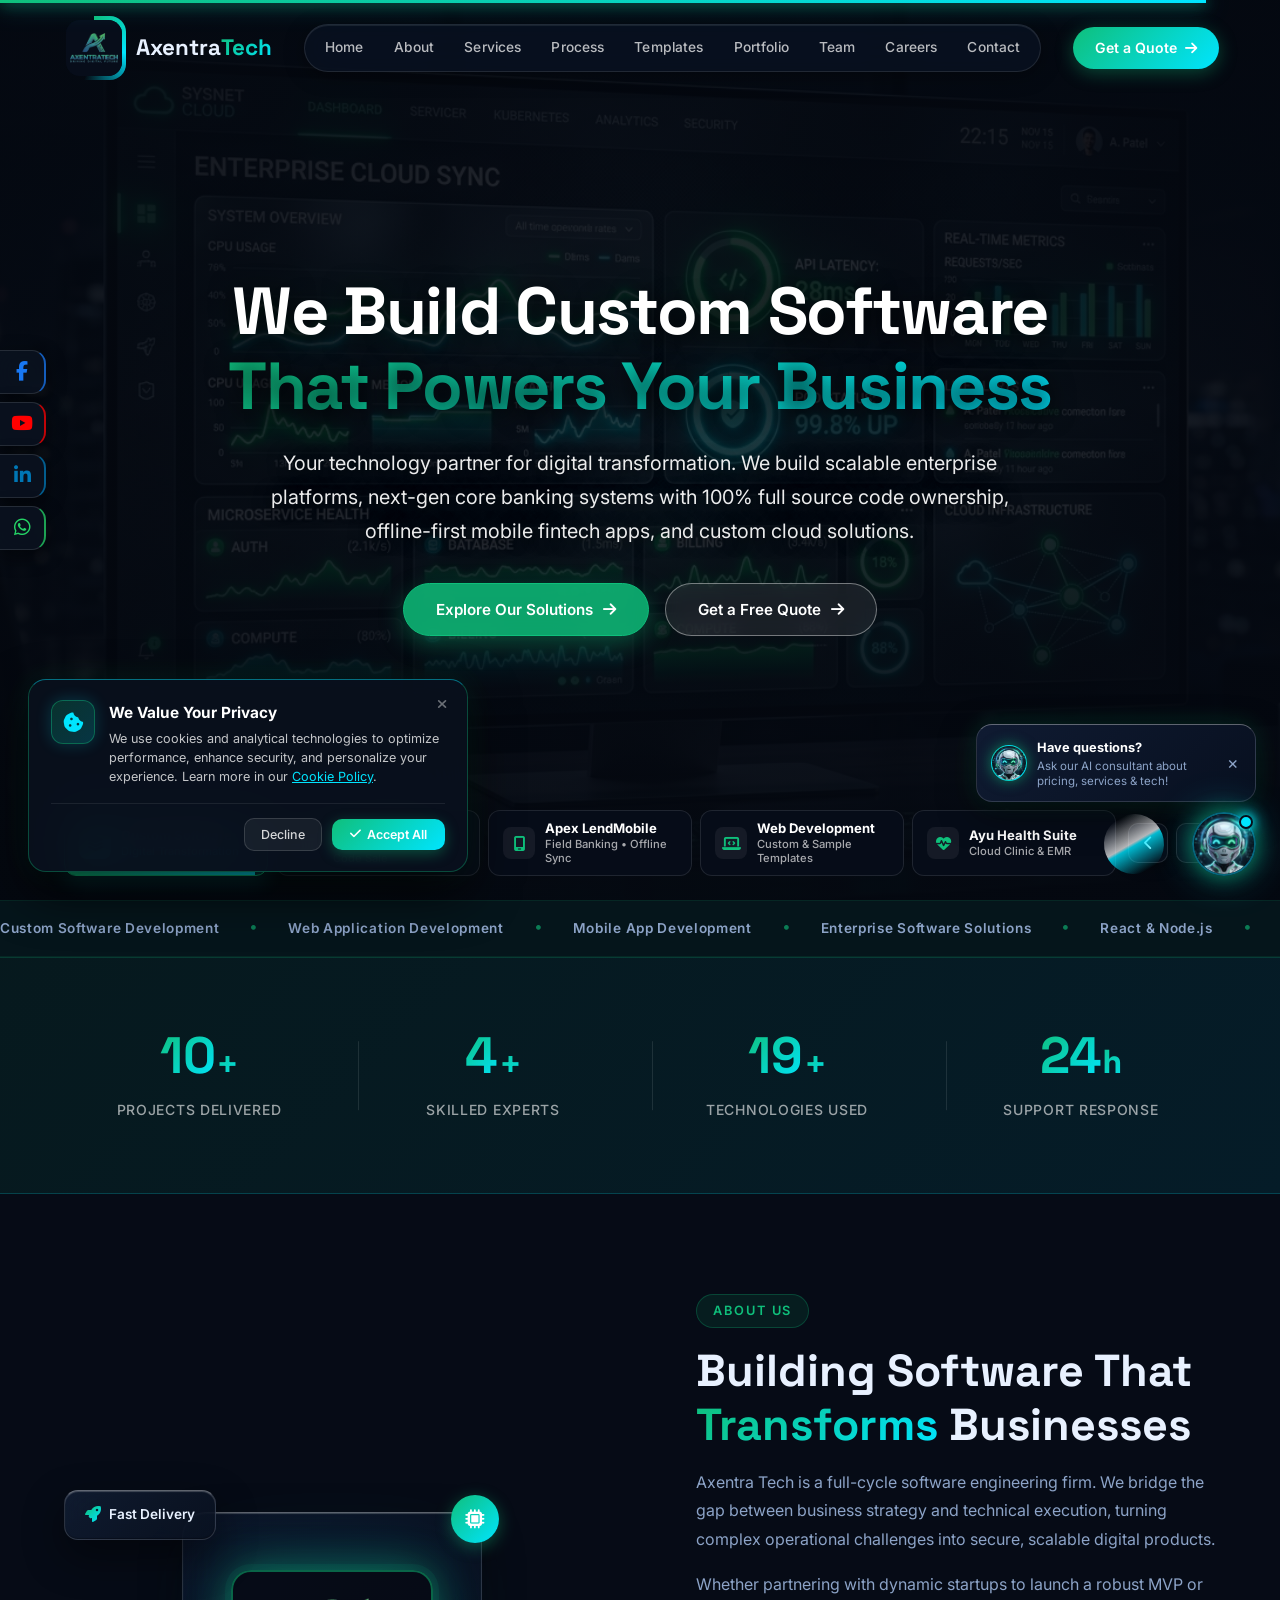
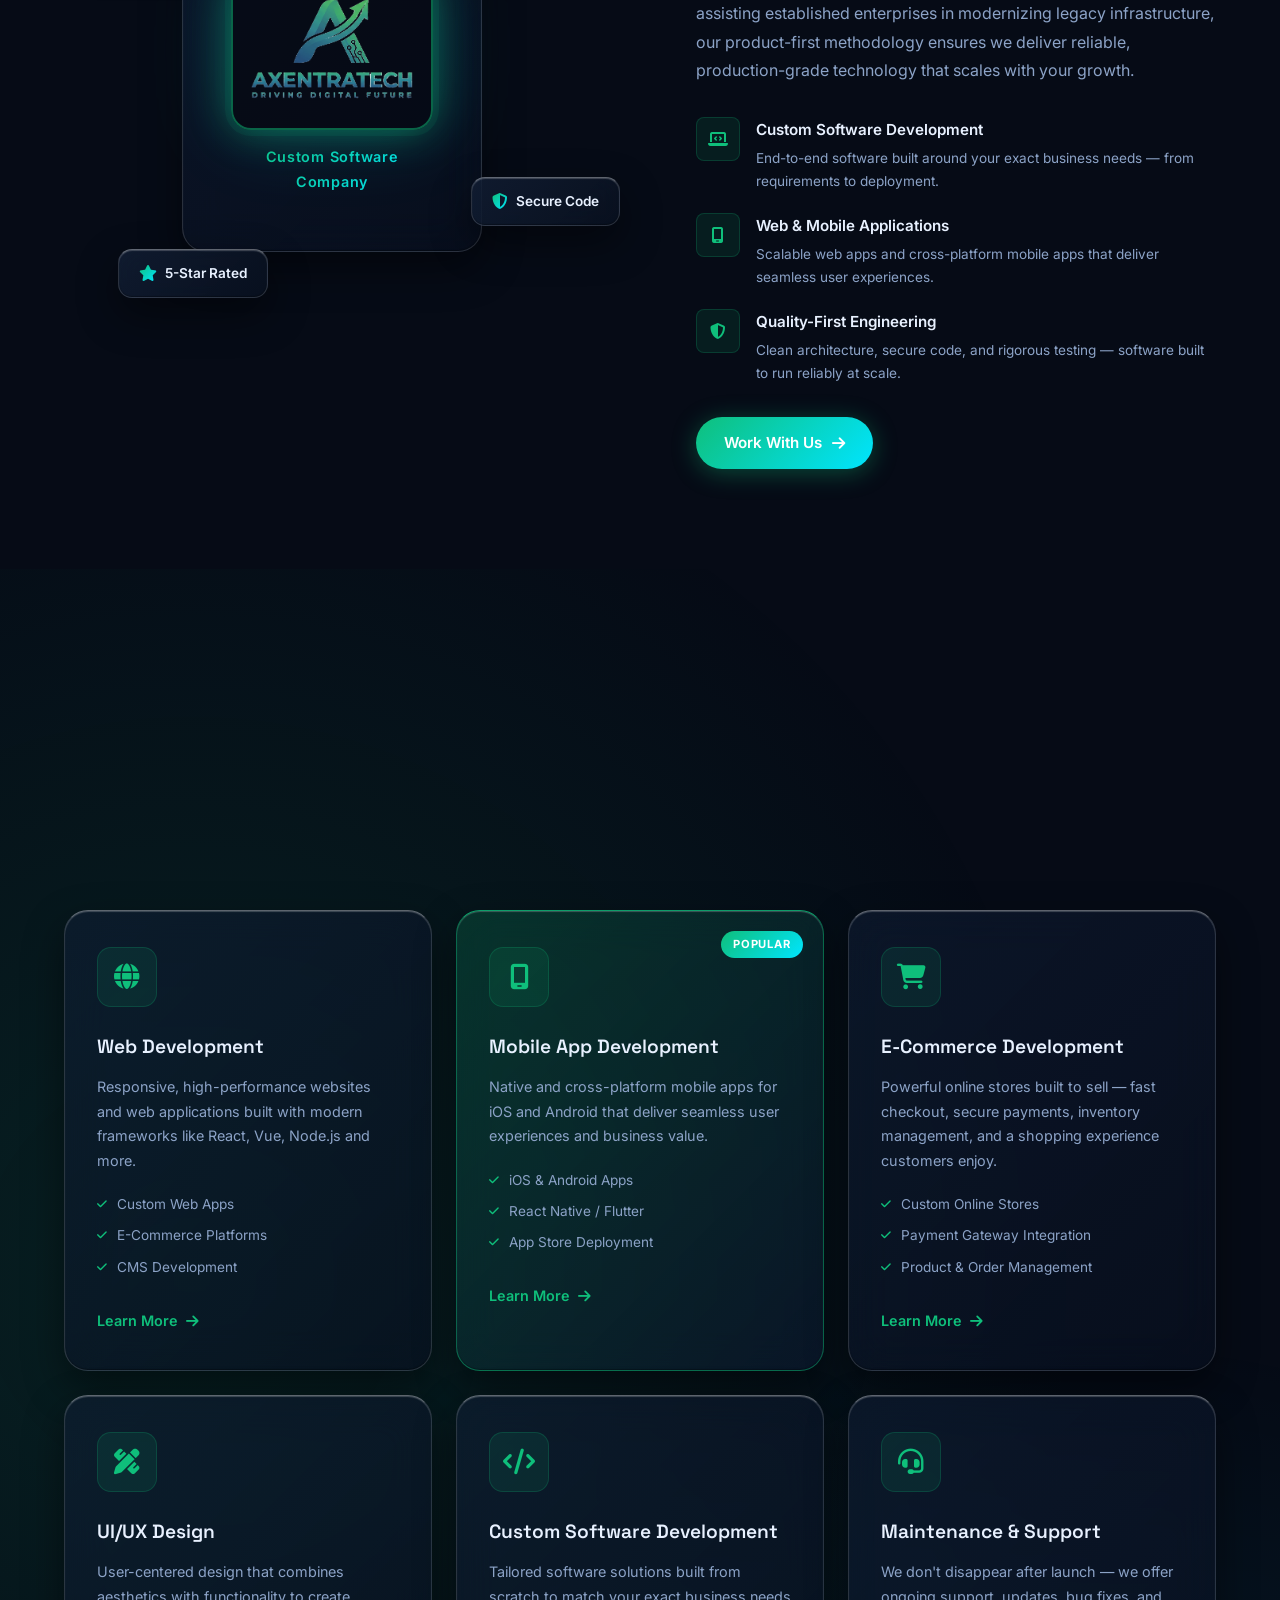
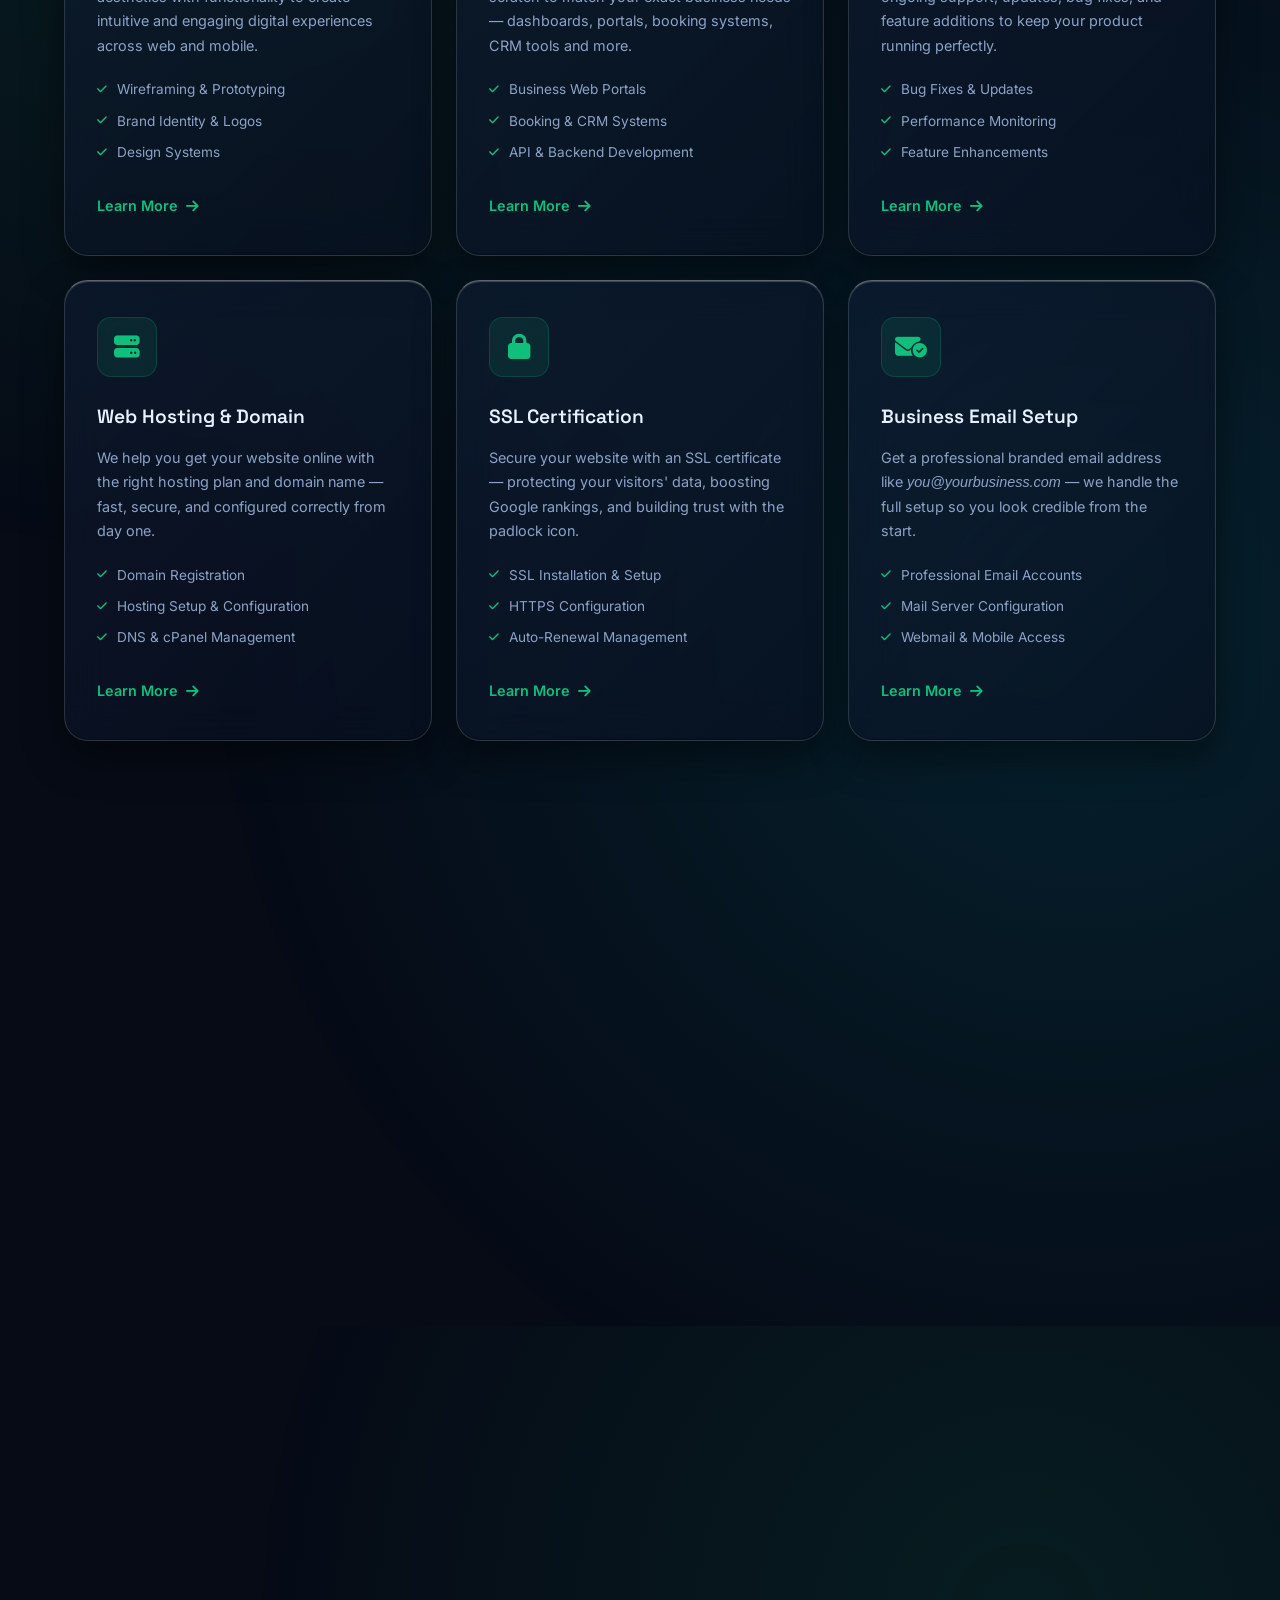
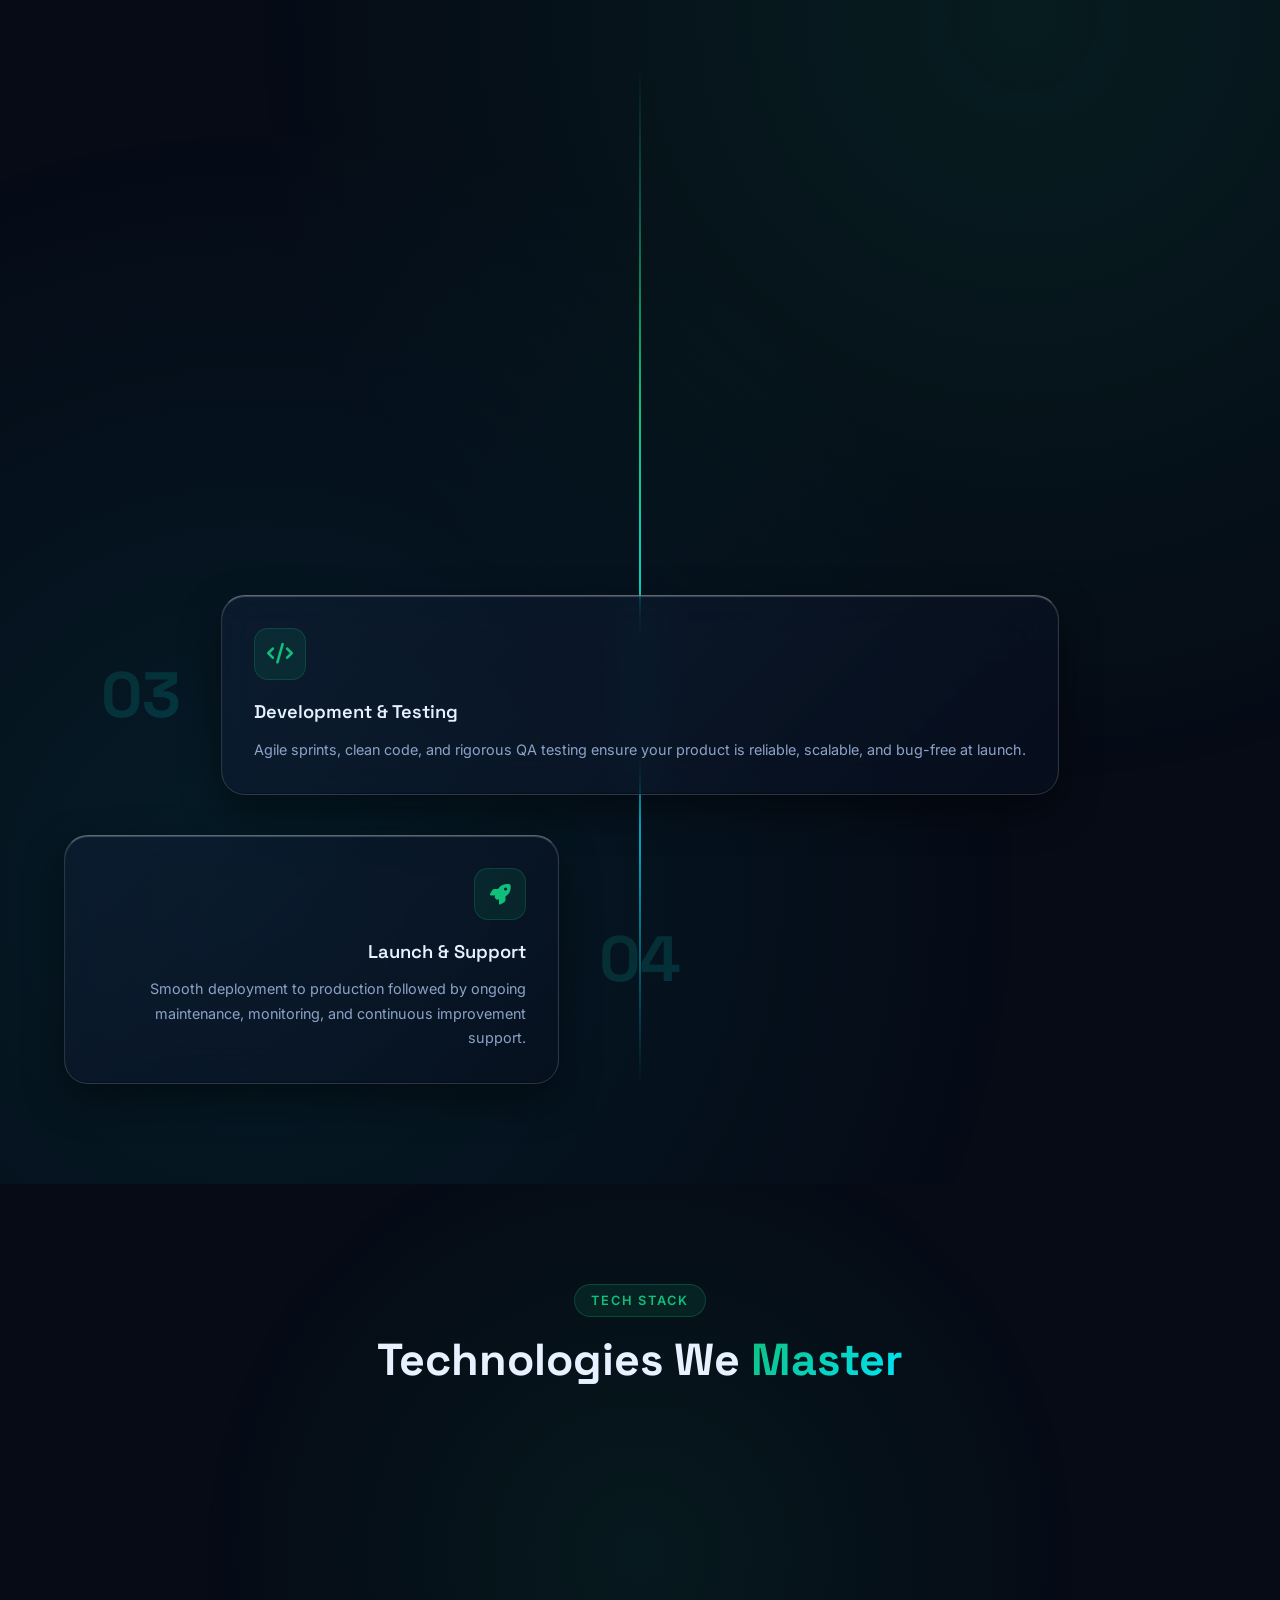
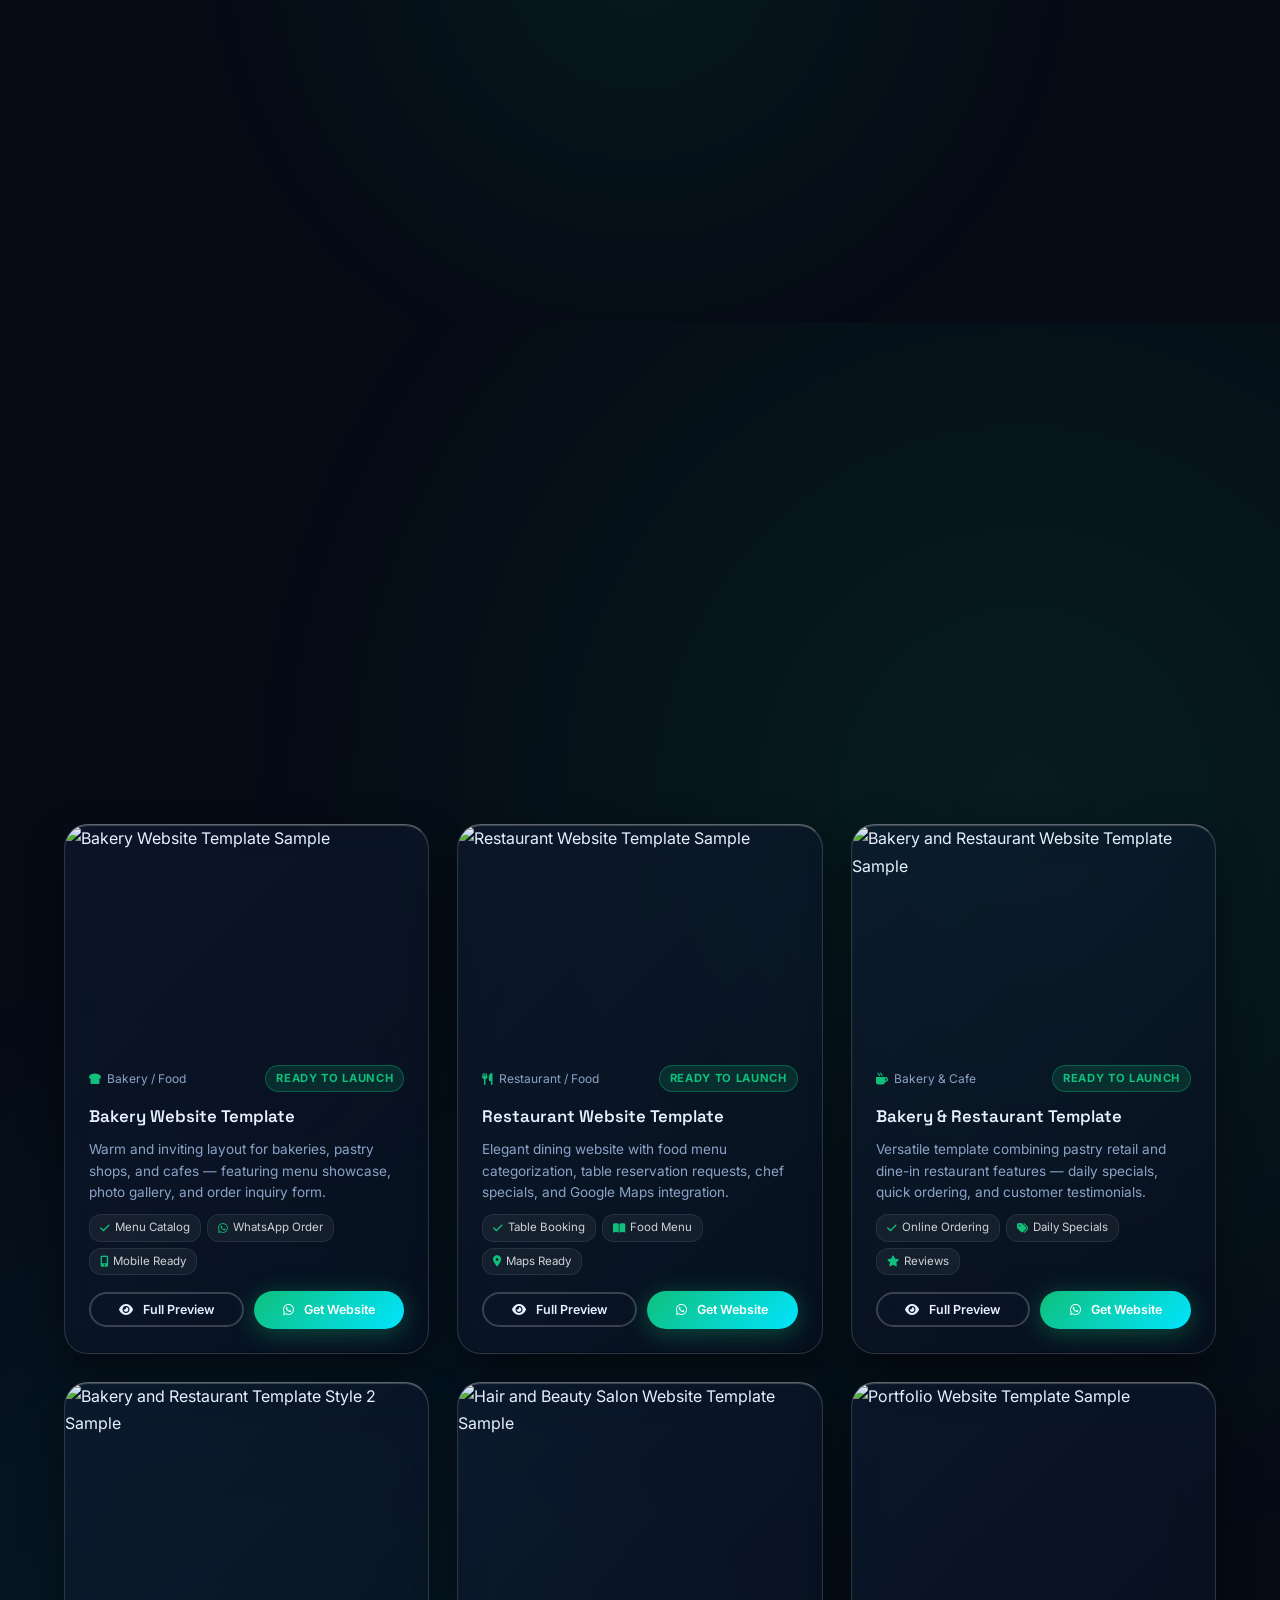
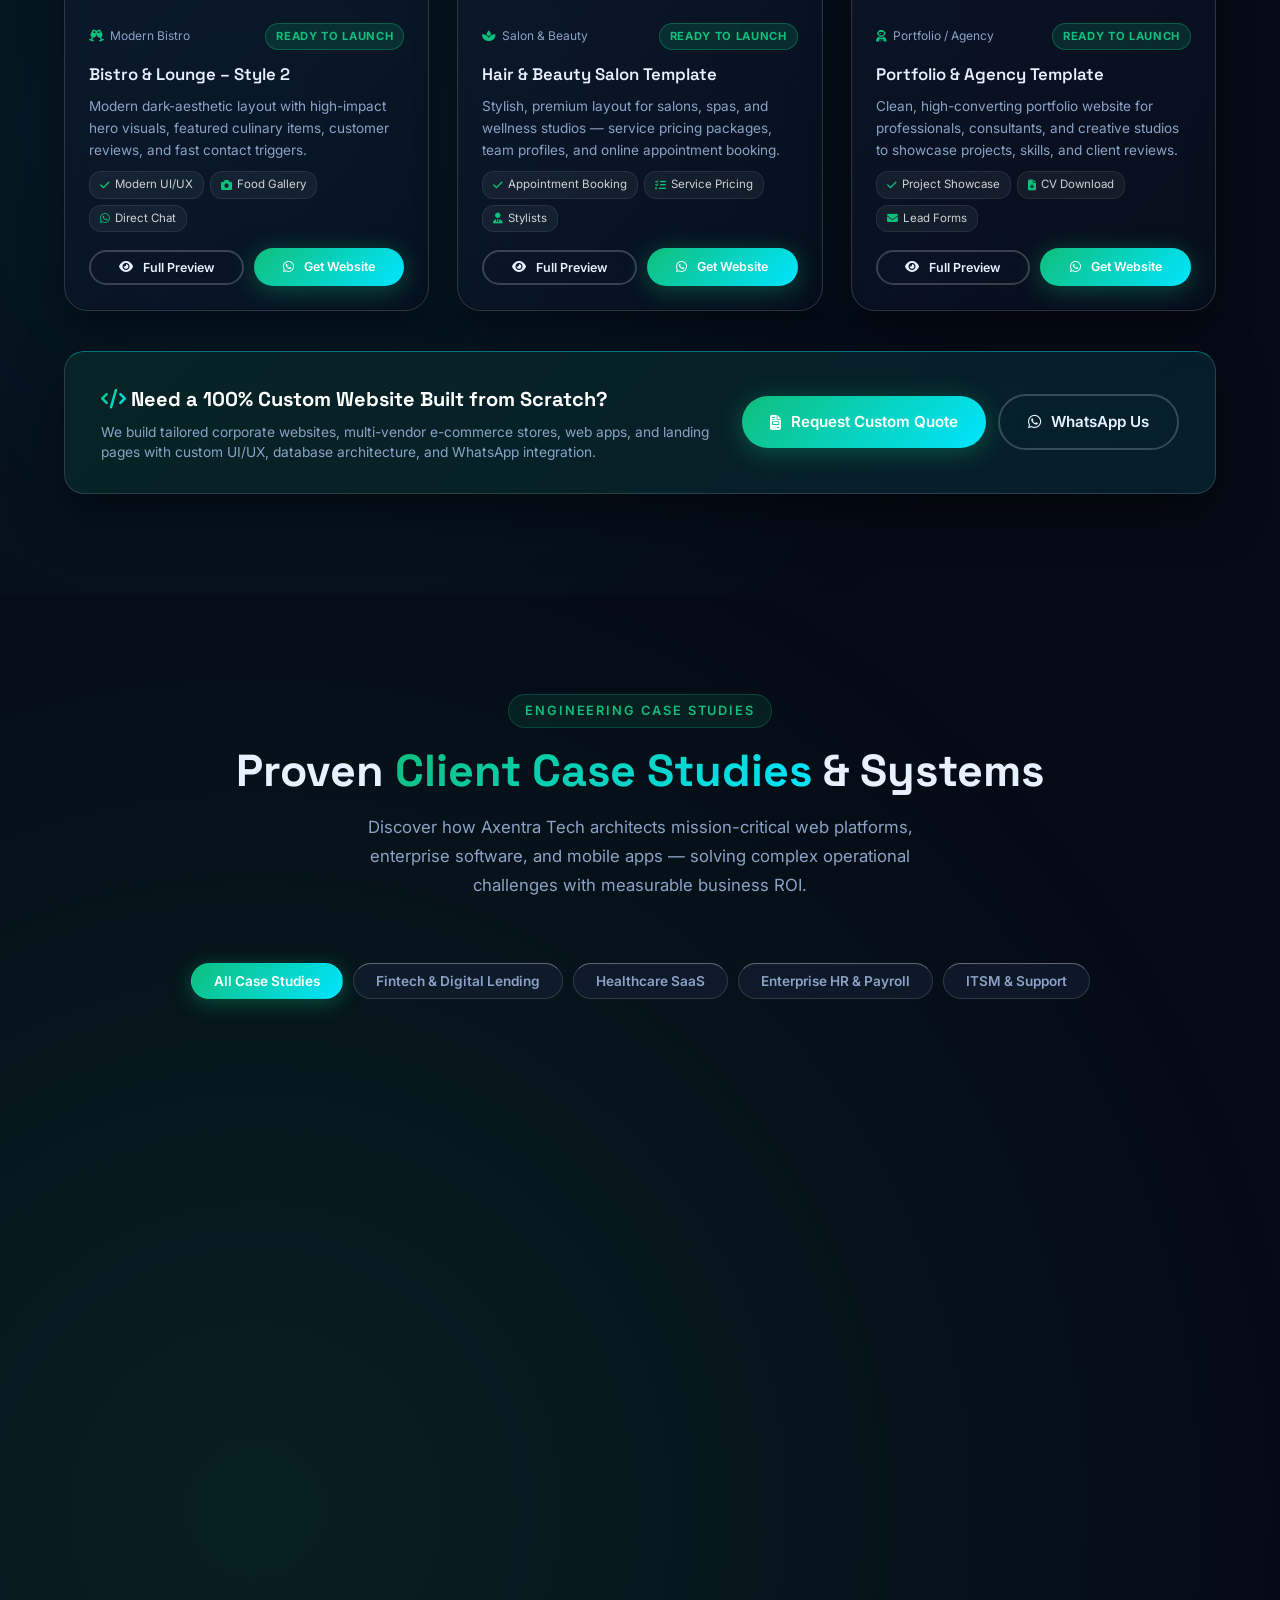
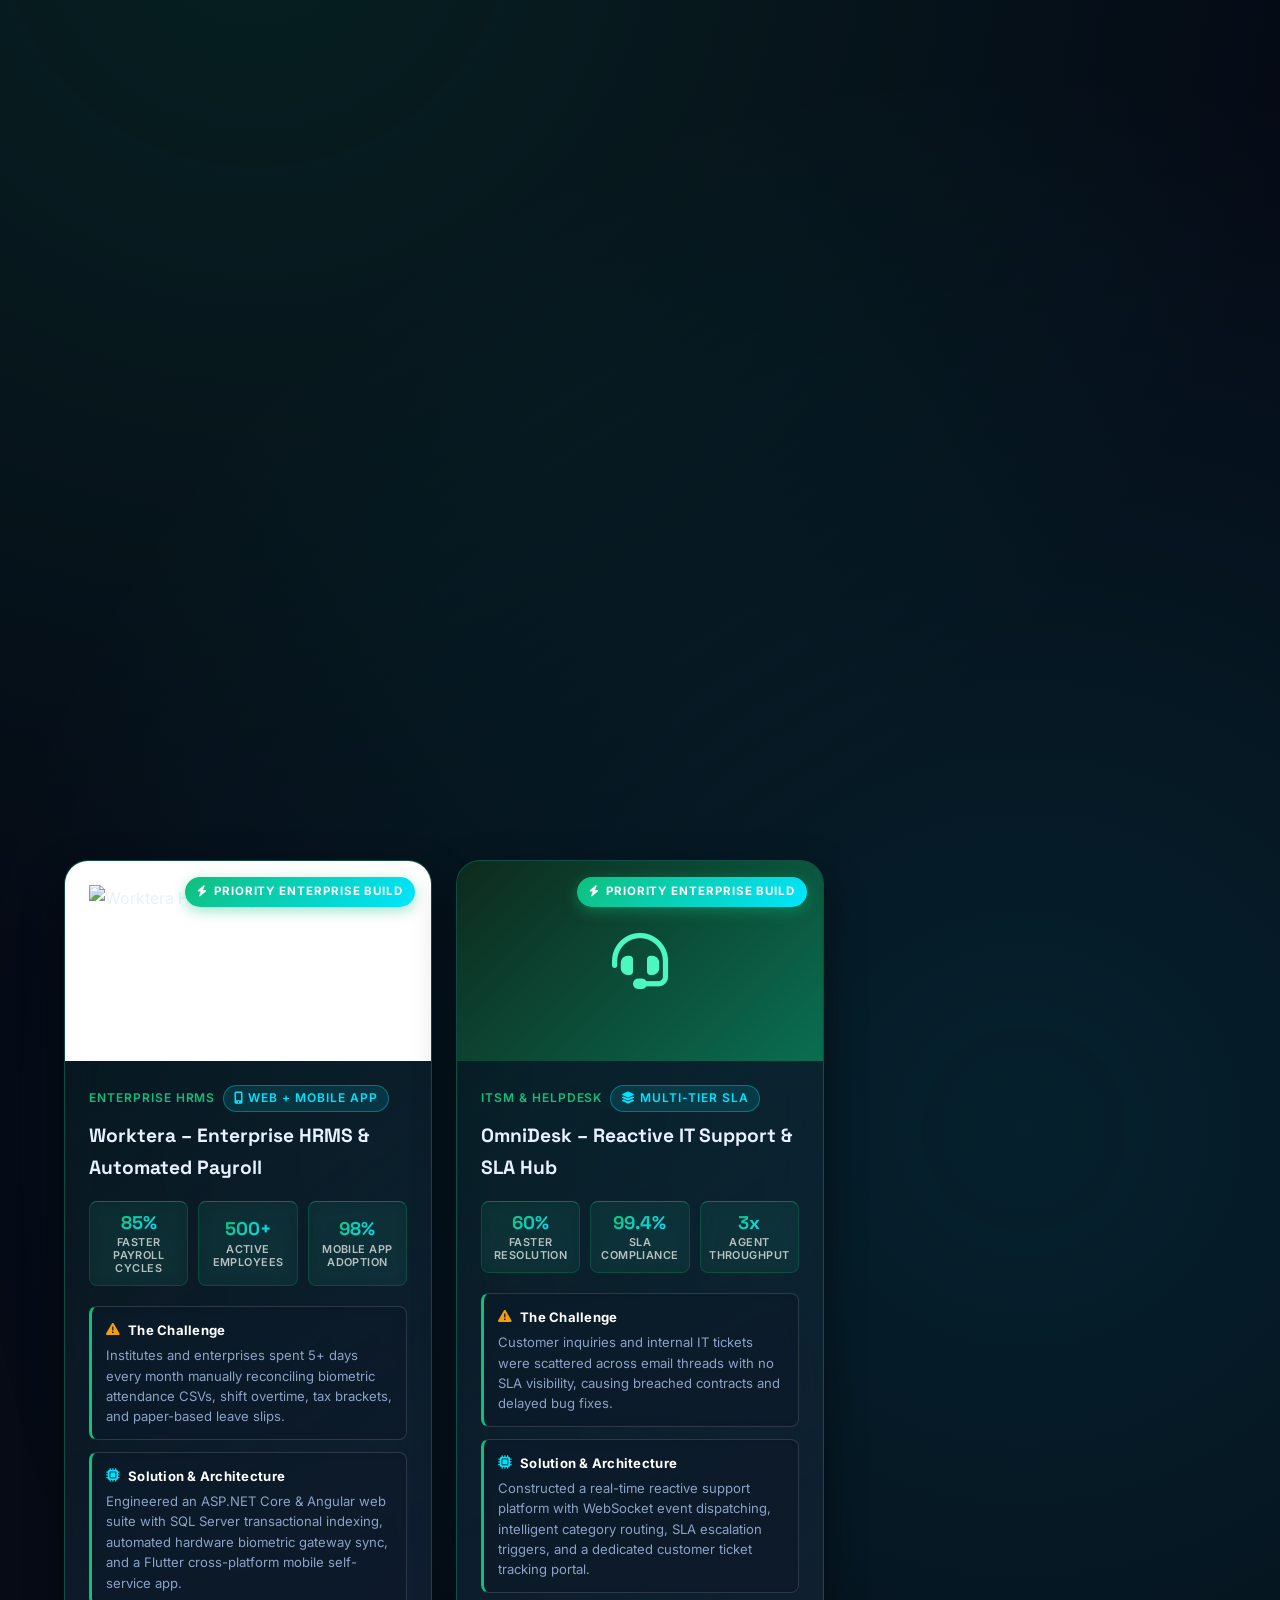
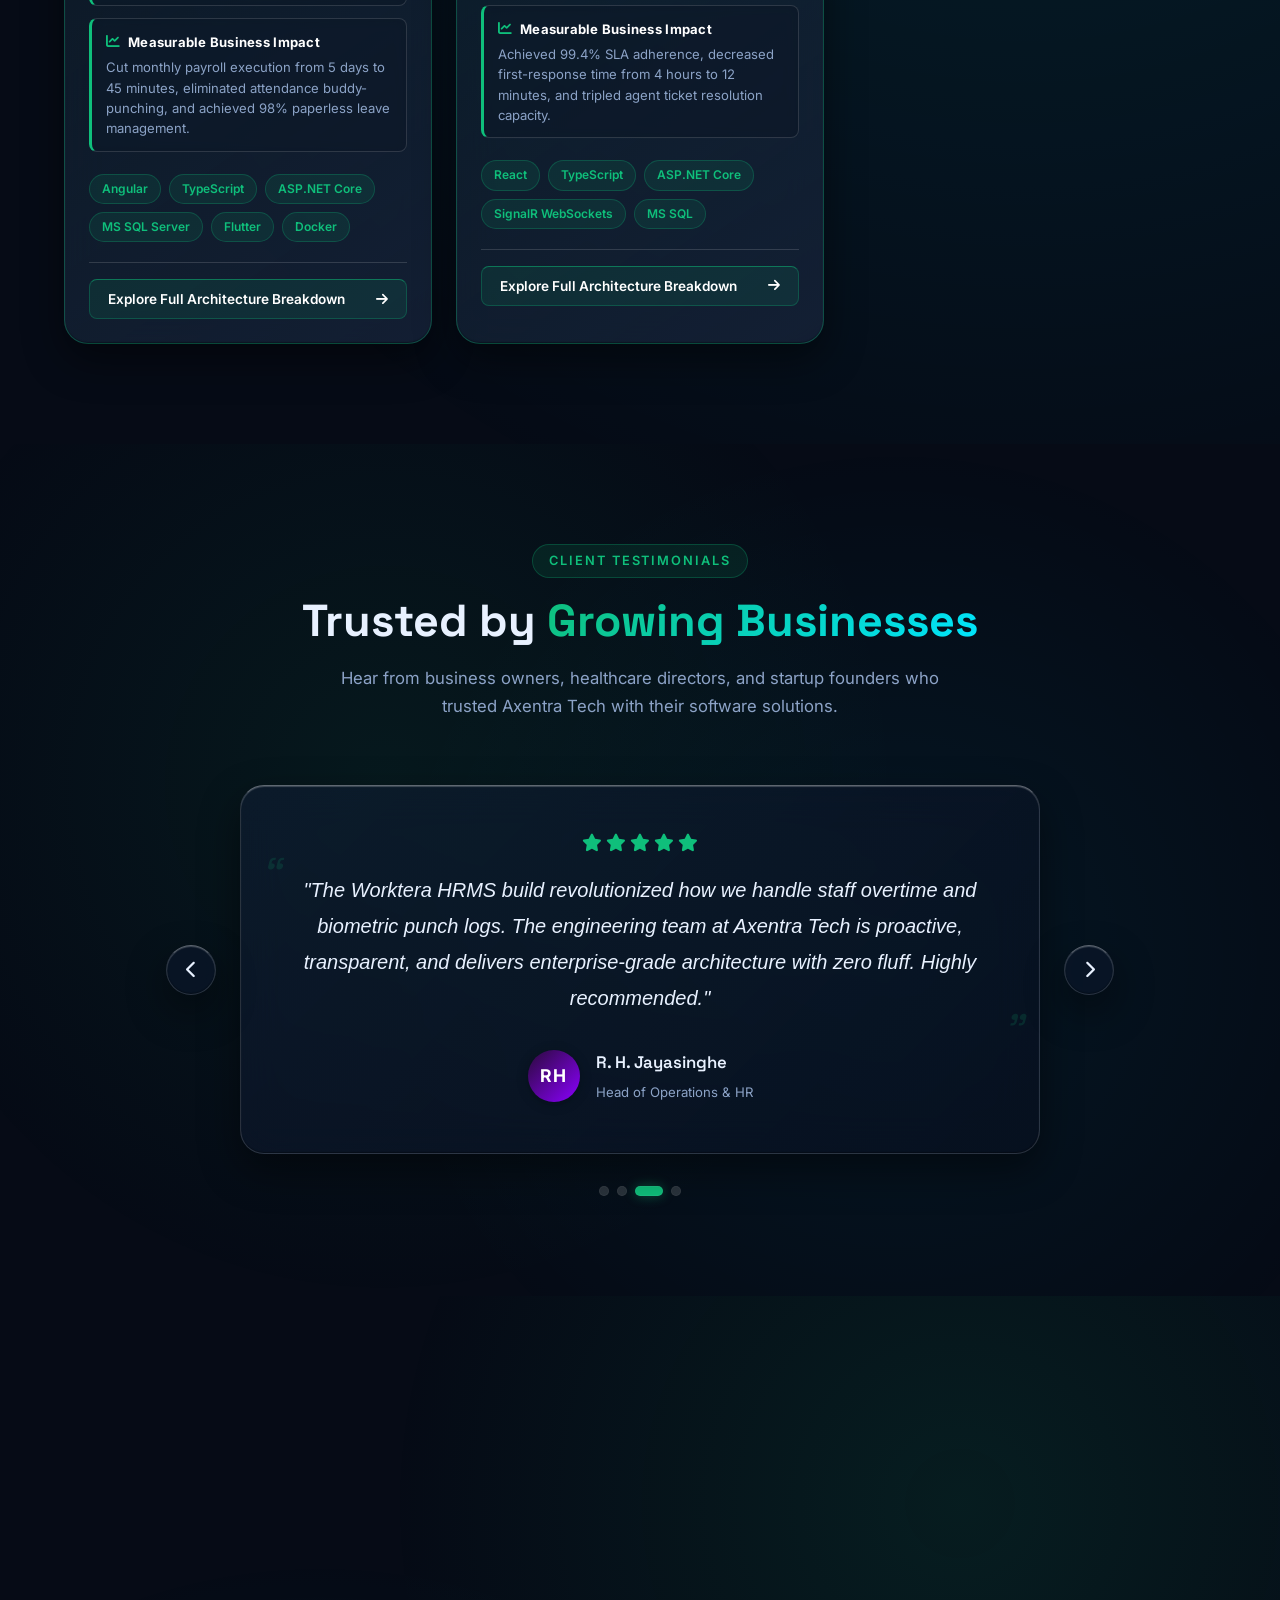
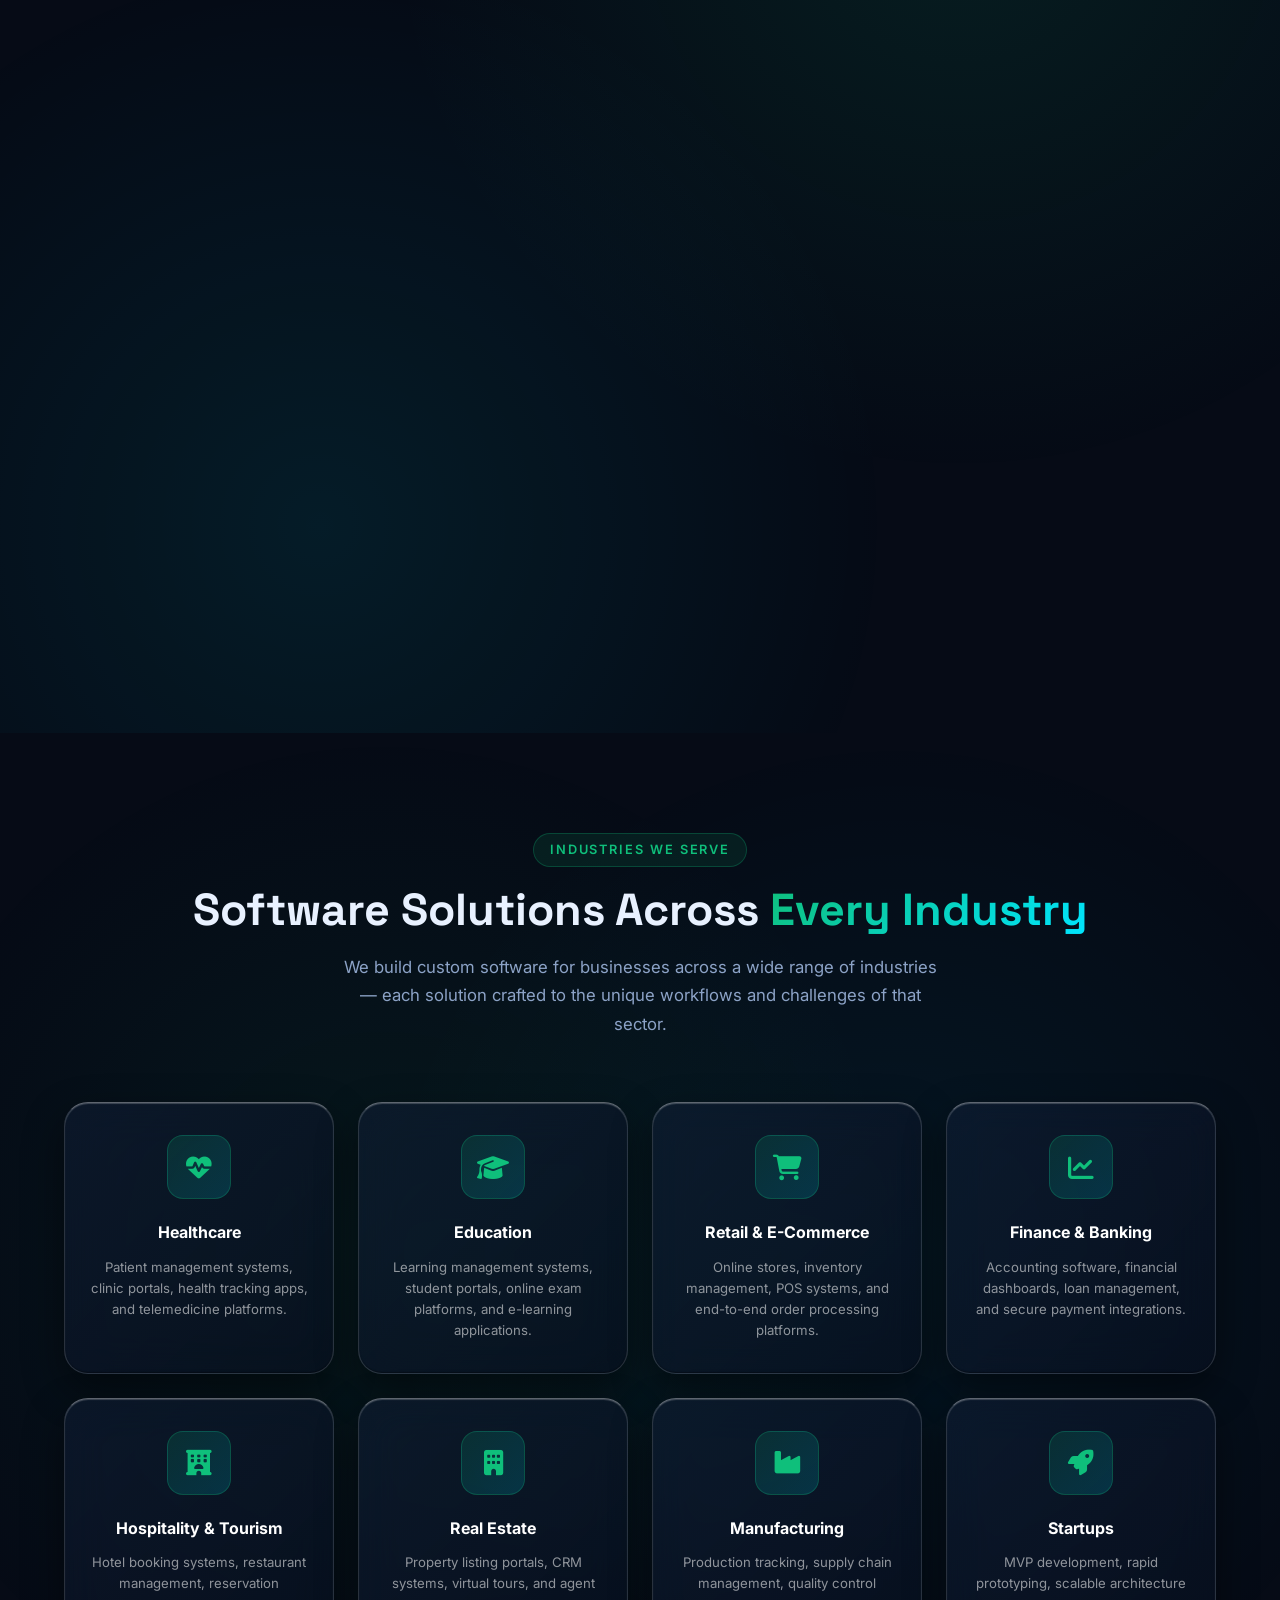
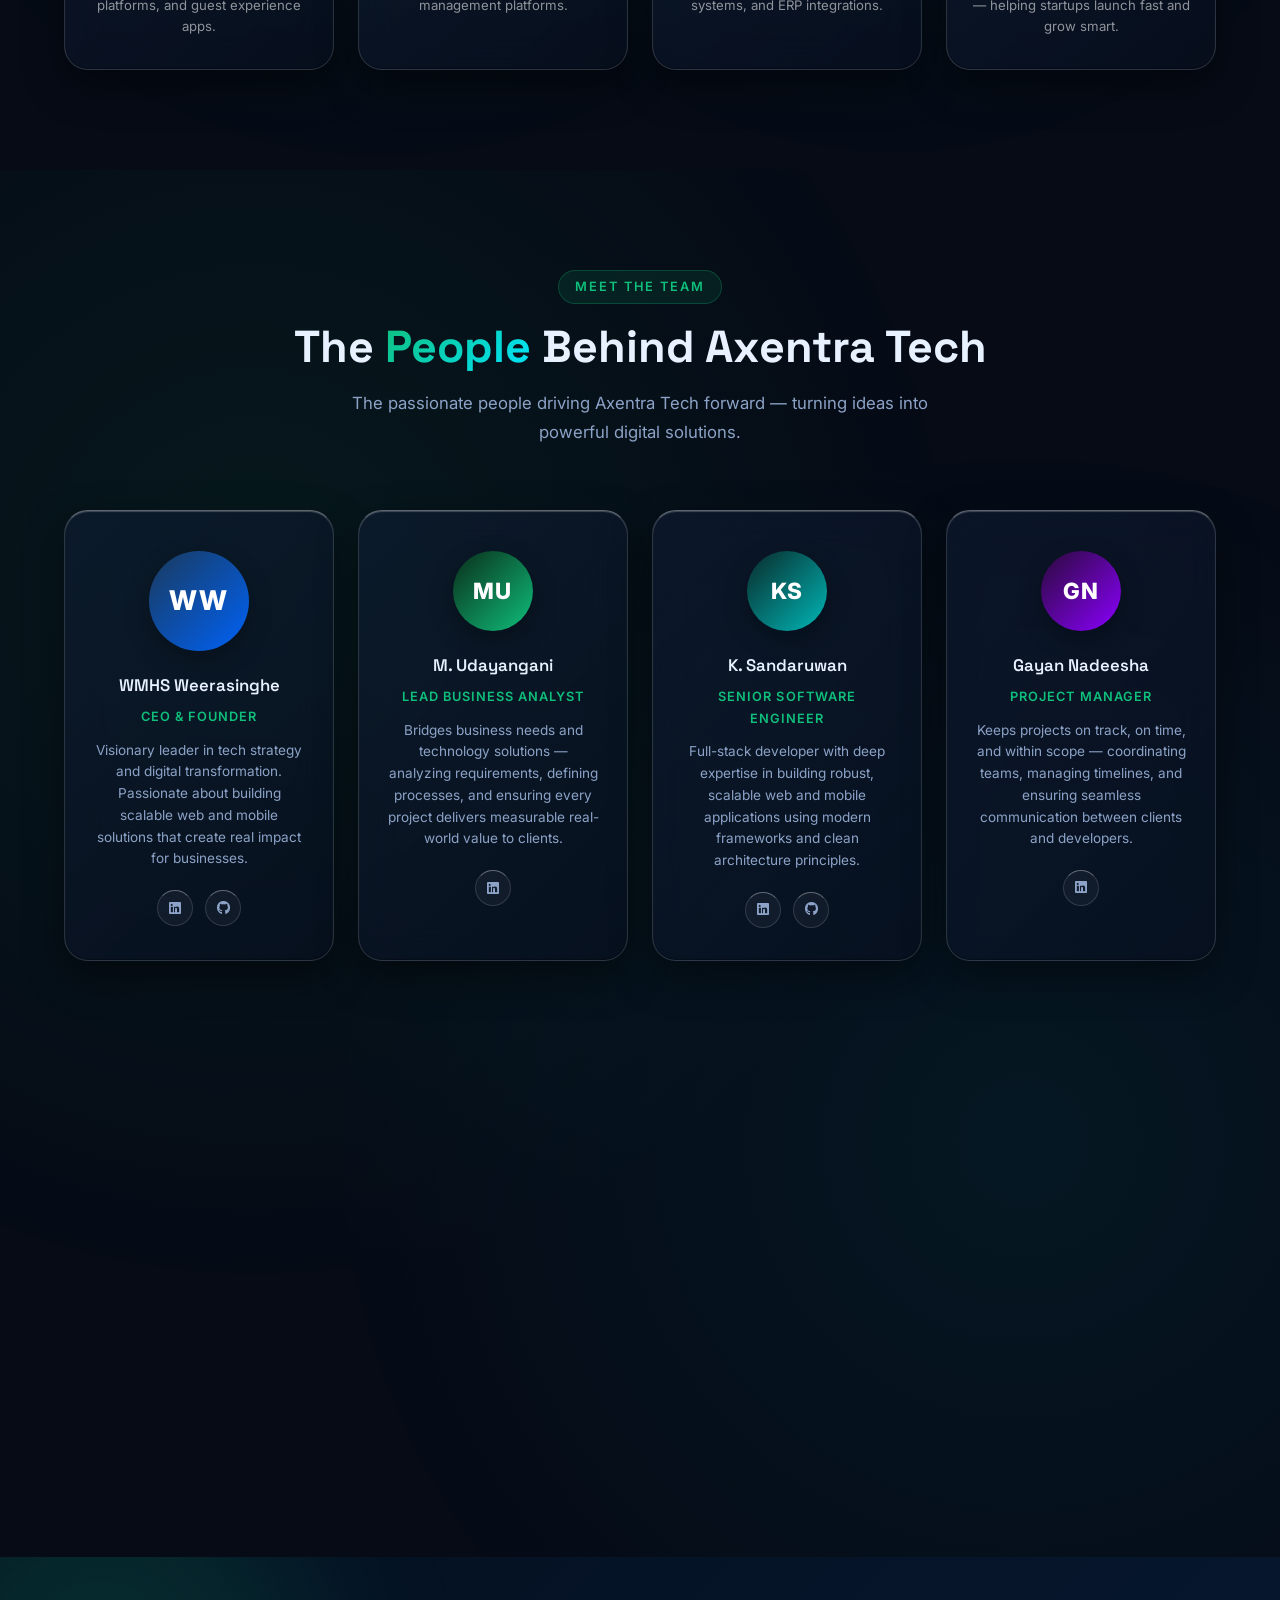
==== commit d942b6a1: "Optimize full-system mobile responsiveness and UI/UX for all screens" ====
--- a/index.html
+++ b/index.html
@@ -125,7 +125,7 @@
   <link rel="stylesheet" href="https://cdnjs.cloudflare.com/ajax/libs/font-awesome/6.5.0/css/all.min.css" />
 
   <!-- Main Stylesheet -->
-  <link rel="stylesheet" href="css/style.css?v=3.7.1" />
+  <link rel="stylesheet" href="css/style.css?v=3.7.3" />
 </head>
 <body>
 
@@ -270,8 +270,27 @@
       <!-- Full-Bleed Background Slides Track -->
       <div class="hero-slider-container" id="showcaseSlider" role="region" aria-roledescription="carousel" aria-label="Axentra Software Showcase">
 
-        <!-- Slide 1: Apex LendCore (Core Banking & 100% Full Code Sale) -->
-        <div class="hero-slide active" role="group" aria-roledescription="slide" aria-label="1 of 4: Apex LendCore Core Banking & Microfinance">
+        <!-- Slide 1: Enterprise Custom Software Engineering (Business Overview) -->
+        <div class="hero-slide active" role="group" aria-roledescription="slide" aria-label="1 of 5: Custom Software That Powers Your Business">
+          <div class="hero-slide-bg" style="background-image: url('assets/slide_enterprise_saas.jpg');"></div>
+          <div class="hero-slide-overlay"></div>
+          <div class="hero-slide-content-center">
+            <h1 class="hero-cinematic-title">
+              We Build Custom Software<br />
+              <span class="gradient-text">That Powers Your Business</span>
+            </h1>
+            <p class="hero-cinematic-desc">
+              Your technology partner for digital transformation. We build scalable enterprise platforms, next-gen core banking systems with 100% full source code ownership, offline-first mobile fintech apps, and custom cloud solutions.
+            </p>
+            <div class="hero-cinematic-actions">
+              <a href="#services" class="btn btn-cinematic-primary">Explore Our Solutions <i class="fas fa-arrow-right"></i></a>
+              <a href="#contact" class="btn btn-cinematic-outline">Get a Free Quote <i class="fas fa-arrow-right"></i></a>
+            </div>
+          </div>
+        </div>
+
+        <!-- Slide 2: Apex LendCore (Core Banking & 100% Full Code Sale) -->
+        <div class="hero-slide" role="group" aria-roledescription="slide" aria-label="2 of 5: Apex LendCore Core Banking & Microfinance">
           <div class="hero-slide-bg" style="background-image: url('assets/slide_core_banking.jpg');"></div>
           <div class="hero-slide-overlay"></div>
           <div class="hero-slide-content-center">
@@ -289,8 +308,8 @@
           </div>
         </div>
 
-        <!-- Slide 2: Apex LendMobile (Field Banking & Offline Sync) -->
-        <div class="hero-slide" role="group" aria-roledescription="slide" aria-label="2 of 4: Apex LendMobile Field Banking & Doorstep Lending">
+        <!-- Slide 3: Apex LendMobile (Field Banking & Offline Sync) -->
+        <div class="hero-slide" role="group" aria-roledescription="slide" aria-label="3 of 5: Apex LendMobile Field Banking & Doorstep Lending">
           <div class="hero-slide-bg" style="background-image: url('assets/slide_mobile_fintech.jpg');"></div>
           <div class="hero-slide-overlay"></div>
           <div class="hero-slide-content-center">
@@ -308,8 +327,8 @@
           </div>
         </div>
 
-        <!-- Slide 3: Custom Website Development & Sample Templates -->
-        <div class="hero-slide" role="group" aria-roledescription="slide" aria-label="3 of 4: Custom Website Development & Sample Templates">
+        <!-- Slide 4: Custom Website Development & Sample Templates -->
+        <div class="hero-slide" role="group" aria-roledescription="slide" aria-label="4 of 5: Custom Website Development & Sample Templates">
           <div class="hero-slide-bg" style="background-image: url('assets/slide_web_development.jpg');"></div>
           <div class="hero-slide-overlay"></div>
           <div class="hero-slide-content-center">
@@ -327,8 +346,8 @@
           </div>
         </div>
 
-        <!-- Slide 4: Ayu Health Suite (Cloud Clinic & EMR) -->
-        <div class="hero-slide" role="group" aria-roledescription="slide" aria-label="4 of 4: Ayu Health Suite Cloud Clinic & EMR">
+        <!-- Slide 5: Ayu Health Suite (Cloud Clinic & EMR) -->
+        <div class="hero-slide" role="group" aria-roledescription="slide" aria-label="5 of 5: Ayu Health Suite Cloud Clinic & EMR">
           <div class="hero-slide-bg" style="background-image: url('assets/slide_healthcare_emr.jpg');"></div>
           <div class="hero-slide-overlay"></div>
           <div class="hero-slide-content-center">
@@ -351,9 +370,17 @@
       <!-- Bottom Interactive Navigation Bar (Tabs & 7s Progress Bars) -->
       <div class="hero-bottom-nav-bar">
         <div class="hero-nav-wrapper">
-          <!-- 4 Quick-Switch Tabs -->
+          <!-- 5 Quick-Switch Tabs -->
           <div class="hero-tabs-grid" role="tablist" aria-label="Software Capabilities">
             <button class="showcase-tab-btn active" role="tab" aria-selected="true" data-index="0">
+              <span class="tab-icon"><i class="fas fa-layer-group"></i></span>
+              <span class="tab-text">
+                <strong>Custom Software</strong>
+                <small>Digital Transformation</small>
+              </span>
+              <span class="tab-progress-line"></span>
+            </button>
+            <button class="showcase-tab-btn" role="tab" aria-selected="false" data-index="1">
               <span class="tab-icon"><i class="fas fa-university"></i></span>
               <span class="tab-text">
                 <strong>Apex LendCore</strong>
@@ -361,7 +388,7 @@
               </span>
               <span class="tab-progress-line"></span>
             </button>
-            <button class="showcase-tab-btn" role="tab" aria-selected="false" data-index="1">
+            <button class="showcase-tab-btn" role="tab" aria-selected="false" data-index="2">
               <span class="tab-icon"><i class="fas fa-mobile-screen"></i></span>
               <span class="tab-text">
                 <strong>Apex LendMobile</strong>
@@ -369,7 +396,7 @@
               </span>
               <span class="tab-progress-line"></span>
             </button>
-            <button class="showcase-tab-btn" role="tab" aria-selected="false" data-index="2">
+            <button class="showcase-tab-btn" role="tab" aria-selected="false" data-index="3">
               <span class="tab-icon"><i class="fas fa-laptop-code"></i></span>
               <span class="tab-text">
                 <strong>Web Development</strong>
@@ -377,7 +404,7 @@
               </span>
               <span class="tab-progress-line"></span>
             </button>
-            <button class="showcase-tab-btn" role="tab" aria-selected="false" data-index="3">
+            <button class="showcase-tab-btn" role="tab" aria-selected="false" data-index="4">
               <span class="tab-icon"><i class="fas fa-heart-pulse"></i></span>
               <span class="tab-text">
                 <strong>Ayu Health Suite</strong>
@@ -2169,6 +2196,6 @@
   <!-- EmailJS SDK -->
   <script src="https://cdn.jsdelivr.net/npm/@emailjs/browser@4/dist/email.min.js"></script>
   <!-- Main JS -->
-  <script src="js/main.js?v=3.7.1"></script>
+  <script src="js/main.js?v=3.7.3"></script>
 </body>
 </html>
--- a/css/style.css
+++ b/css/style.css
@@ -5126,8 +5126,8 @@
 
 .hero-tabs-grid {
   display: grid;
-  grid-template-columns: repeat(4, 1fr);
-  gap: 10px;
+  grid-template-columns: repeat(5, 1fr);
+  gap: 8px;
   flex: 1;
 }
 
@@ -5248,42 +5248,179 @@
   display: none;
 }
 
-/* Responsive Breakpoints */
-@media (max-width: 1100px) {
+/* ============================================================
+   COMPREHENSIVE MOBILE & TABLET RESPONSIVE SYSTEM
+   ============================================================ */
+@media (max-width: 1200px) {
+  .hero-tabs-grid {
+    grid-template-columns: repeat(3, 1fr);
+  }
+}
+
+@media (max-width: 992px) {
   .hero-tabs-grid {
     grid-template-columns: repeat(2, 1fr);
   }
 }
 
 @media (max-width: 768px) {
+  /* Navbar & Logo */
+  .nav-container {
+    padding: 0 16px;
+    gap: 12px;
+  }
+  .logo-circle {
+    width: 44px;
+    height: 44px;
+    border-radius: 12px;
+  }
+  .logo-text {
+    font-size: 1.18rem;
+  }
+
+  /* Hero Section */
   .hero {
-    padding-top: 80px;
-    padding-bottom: 16px;
+    padding-top: 75px;
+    padding-bottom: 20px;
+    min-height: 100vh;
   }
   .hero-slide {
-    padding: 85px 16px 75px;
+    padding: 80px 16px 85px;
   }
   .hero-cinematic-title {
-    font-size: clamp(1.85rem, 6.5vw, 2.6rem);
-    margin-bottom: 16px;
+    font-size: clamp(1.75rem, 6.2vw, 2.4rem);
+    margin-bottom: 14px;
+    line-height: 1.18;
   }
   .hero-cinematic-desc {
-    font-size: 0.95rem;
-    margin-bottom: 24px;
-  }
-  .hero-tabs-grid {
-    grid-template-columns: 1fr;
-  }
-  .hero-nav-arrow-group {
-    display: none;
+    font-size: 0.92rem;
+    line-height: 1.6;
+    margin-bottom: 22px;
+    padding: 0 8px;
   }
   .hero-cinematic-actions {
     flex-direction: column;
     width: 100%;
+    gap: 10px;
   }
   .btn-cinematic-primary,
   .btn-cinematic-outline {
     width: 100%;
     justify-content: center;
-  }
-}
+    padding: 12px 20px;
+    font-size: 0.92rem;
+  }
+
+  /* Bottom Interactive Tabs on Mobile (Horizontal Touch Pill Bar) */
+  .hero-bottom-nav-bar {
+    padding: 0 12px;
+  }
+  .hero-tabs-grid {
+    display: flex;
+    overflow-x: auto;
+    gap: 8px;
+    padding: 6px 4px 10px;
+    scrollbar-width: none;
+    -webkit-overflow-scrolling: touch;
+    width: 100%;
+  }
+  .hero-tabs-grid::-webkit-scrollbar {
+    display: none;
+  }
+  .showcase-tab-btn {
+    flex-shrink: 0;
+    padding: 8px 12px;
+    min-width: max-content;
+    border-radius: 10px;
+  }
+  .showcase-tab-btn .tab-icon {
+    width: 26px;
+    height: 26px;
+    font-size: 0.8rem;
+  }
+  .tab-text strong {
+    font-size: 0.78rem;
+  }
+  .tab-text small {
+    display: none;
+  }
+  .hero-nav-arrow-group {
+    display: none;
+  }
+
+  /* Cards & Grid Controls */
+  .service-card,
+  .template-card,
+  .portfolio-card,
+  .team-card,
+  .why-card {
+    padding: 24px 18px;
+  }
+  .template-card-preview {
+    height: 200px;
+  }
+  .template-card-actions {
+    flex-direction: column;
+    gap: 8px;
+  }
+  .template-card-actions .btn {
+    width: 100%;
+    justify-content: center;
+  }
+
+  /* Contact & Form Inputs (Prevents iOS Safari auto-zoom) */
+  input, select, textarea {
+    font-size: 16px !important;
+  }
+  .contact-form .btn {
+    width: 100%;
+    justify-content: center;
+  }
+
+  /* Deep-Dive Case Study Modal */
+  .case-modal .case-modal-content {
+    padding: 24px 16px;
+    max-height: 88vh;
+    border-radius: 16px;
+  }
+  .case-modal-header h2 {
+    font-size: 1.35rem;
+  }
+  .case-modal-metrics {
+    grid-template-columns: repeat(2, 1fr);
+    gap: 10px;
+  }
+  .modal-metric-card {
+    padding: 12px 8px;
+  }
+  .modal-metric-card .num {
+    font-size: 1.35rem;
+  }
+  .case-modal-footer {
+    flex-direction: column;
+    gap: 10px;
+  }
+  .case-modal-footer .btn {
+    width: 100%;
+    justify-content: center;
+  }
+}
+
+@media (max-width: 480px) {
+  .hero-slide {
+    padding: 70px 12px 80px;
+  }
+  .hero-cinematic-title {
+    font-size: 1.65rem;
+  }
+  .hero-cinematic-desc {
+    font-size: 0.88rem;
+  }
+  .case-modal-metrics {
+    grid-template-columns: 1fr 1fr;
+  }
+  .tech-grid {
+    grid-template-columns: repeat(2, 1fr);
+    gap: 12px;
+  }
+}
